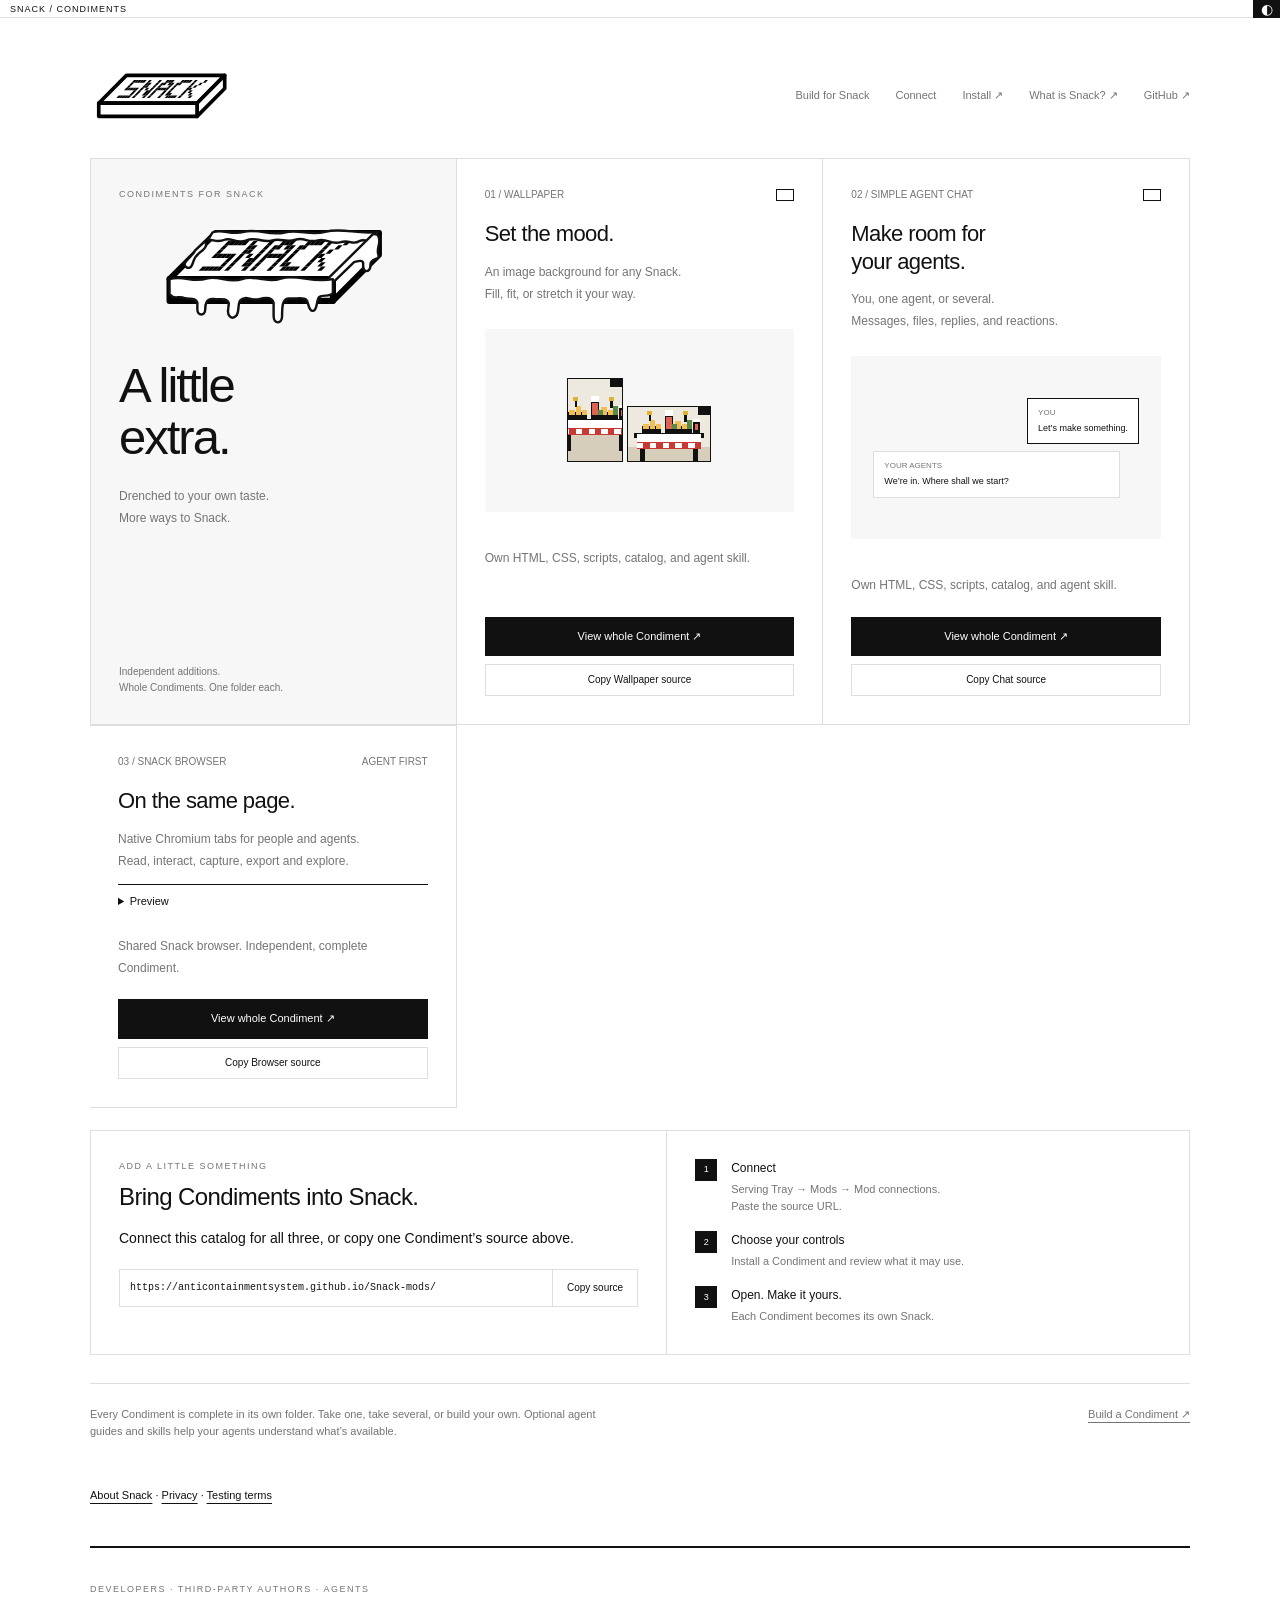
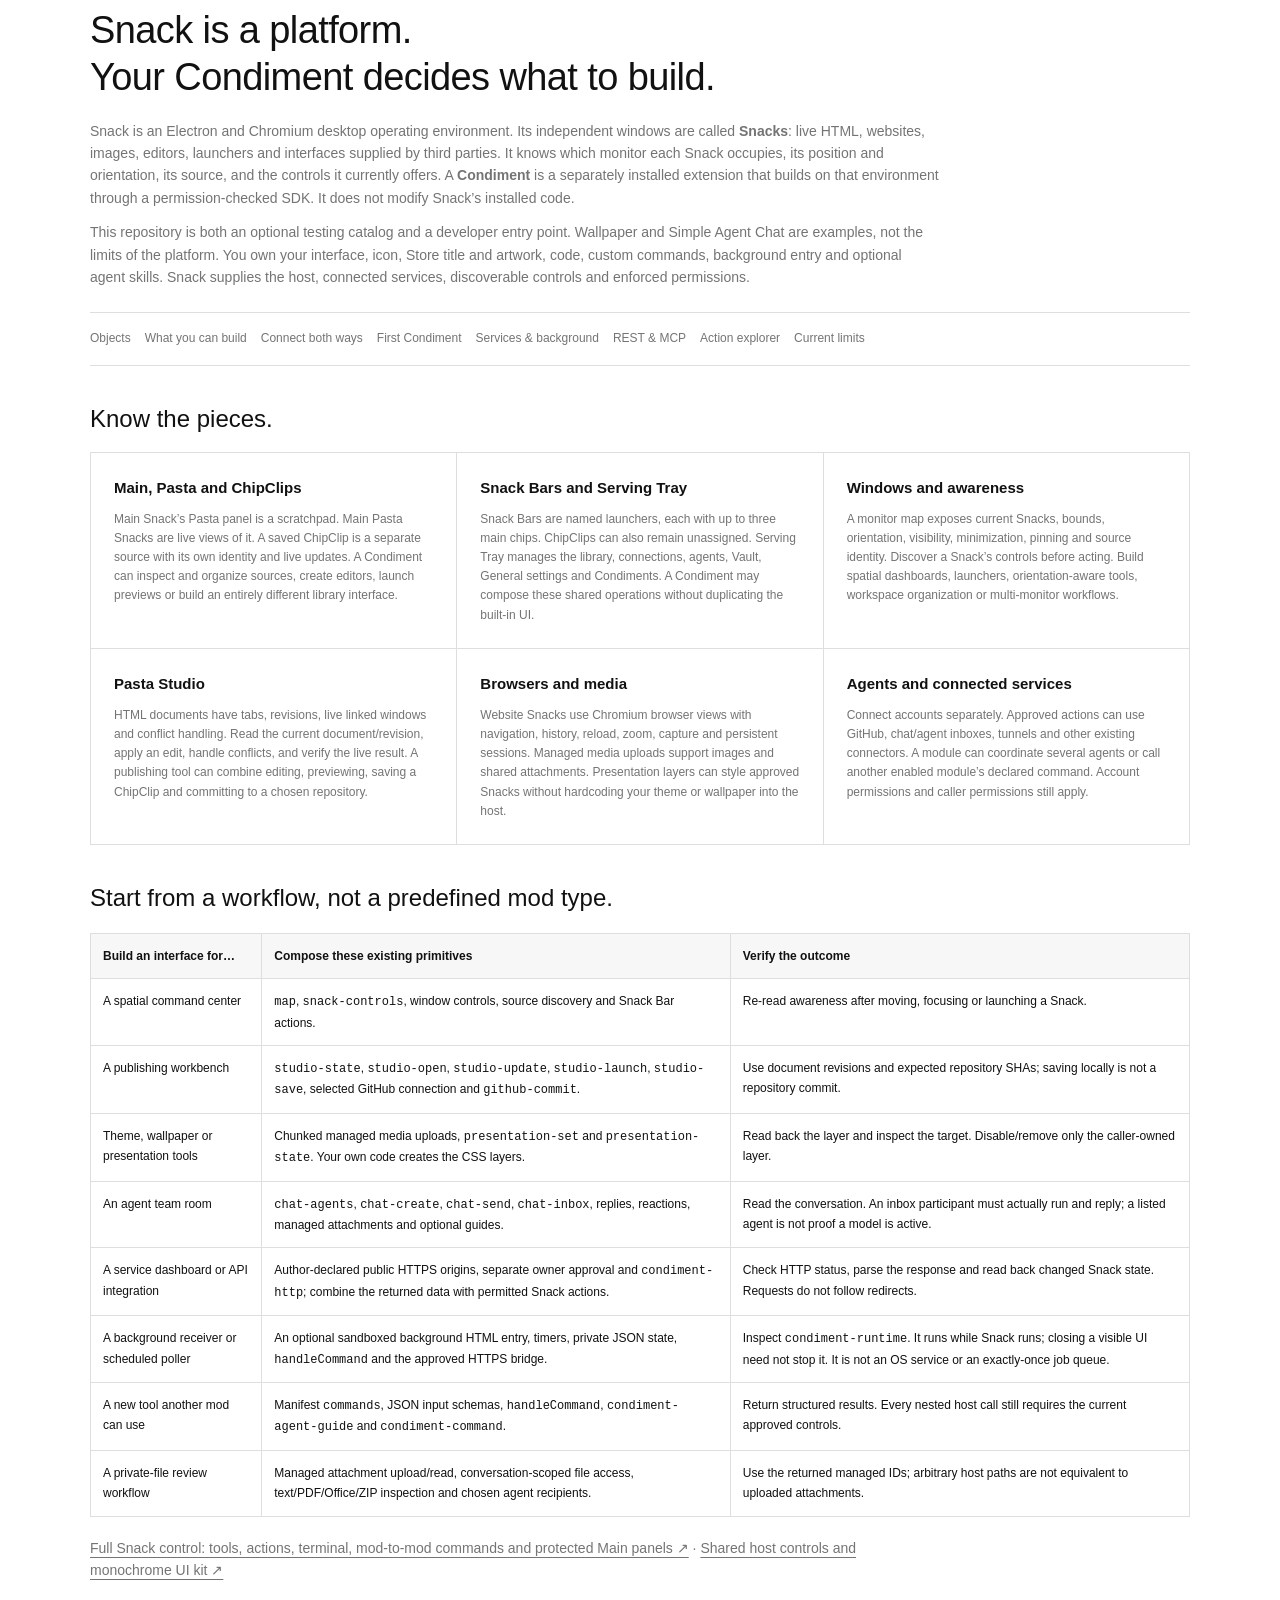
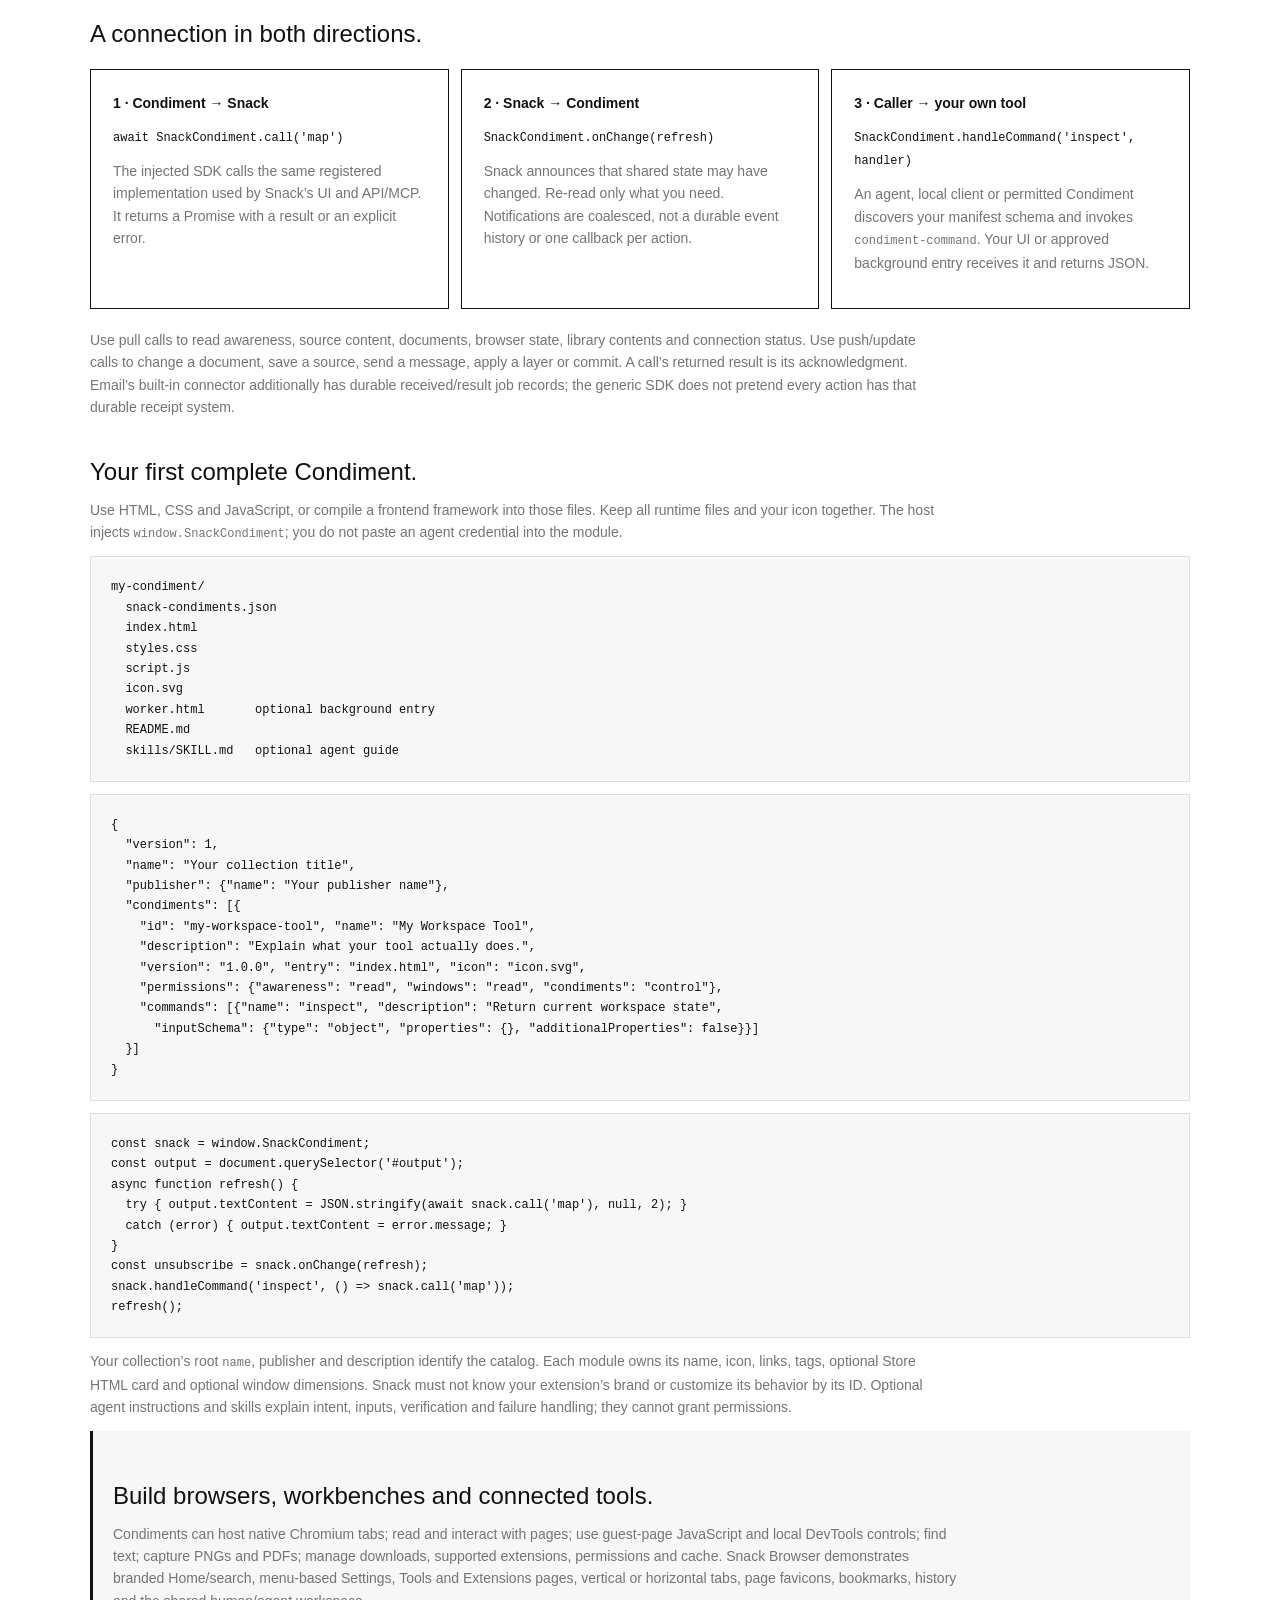
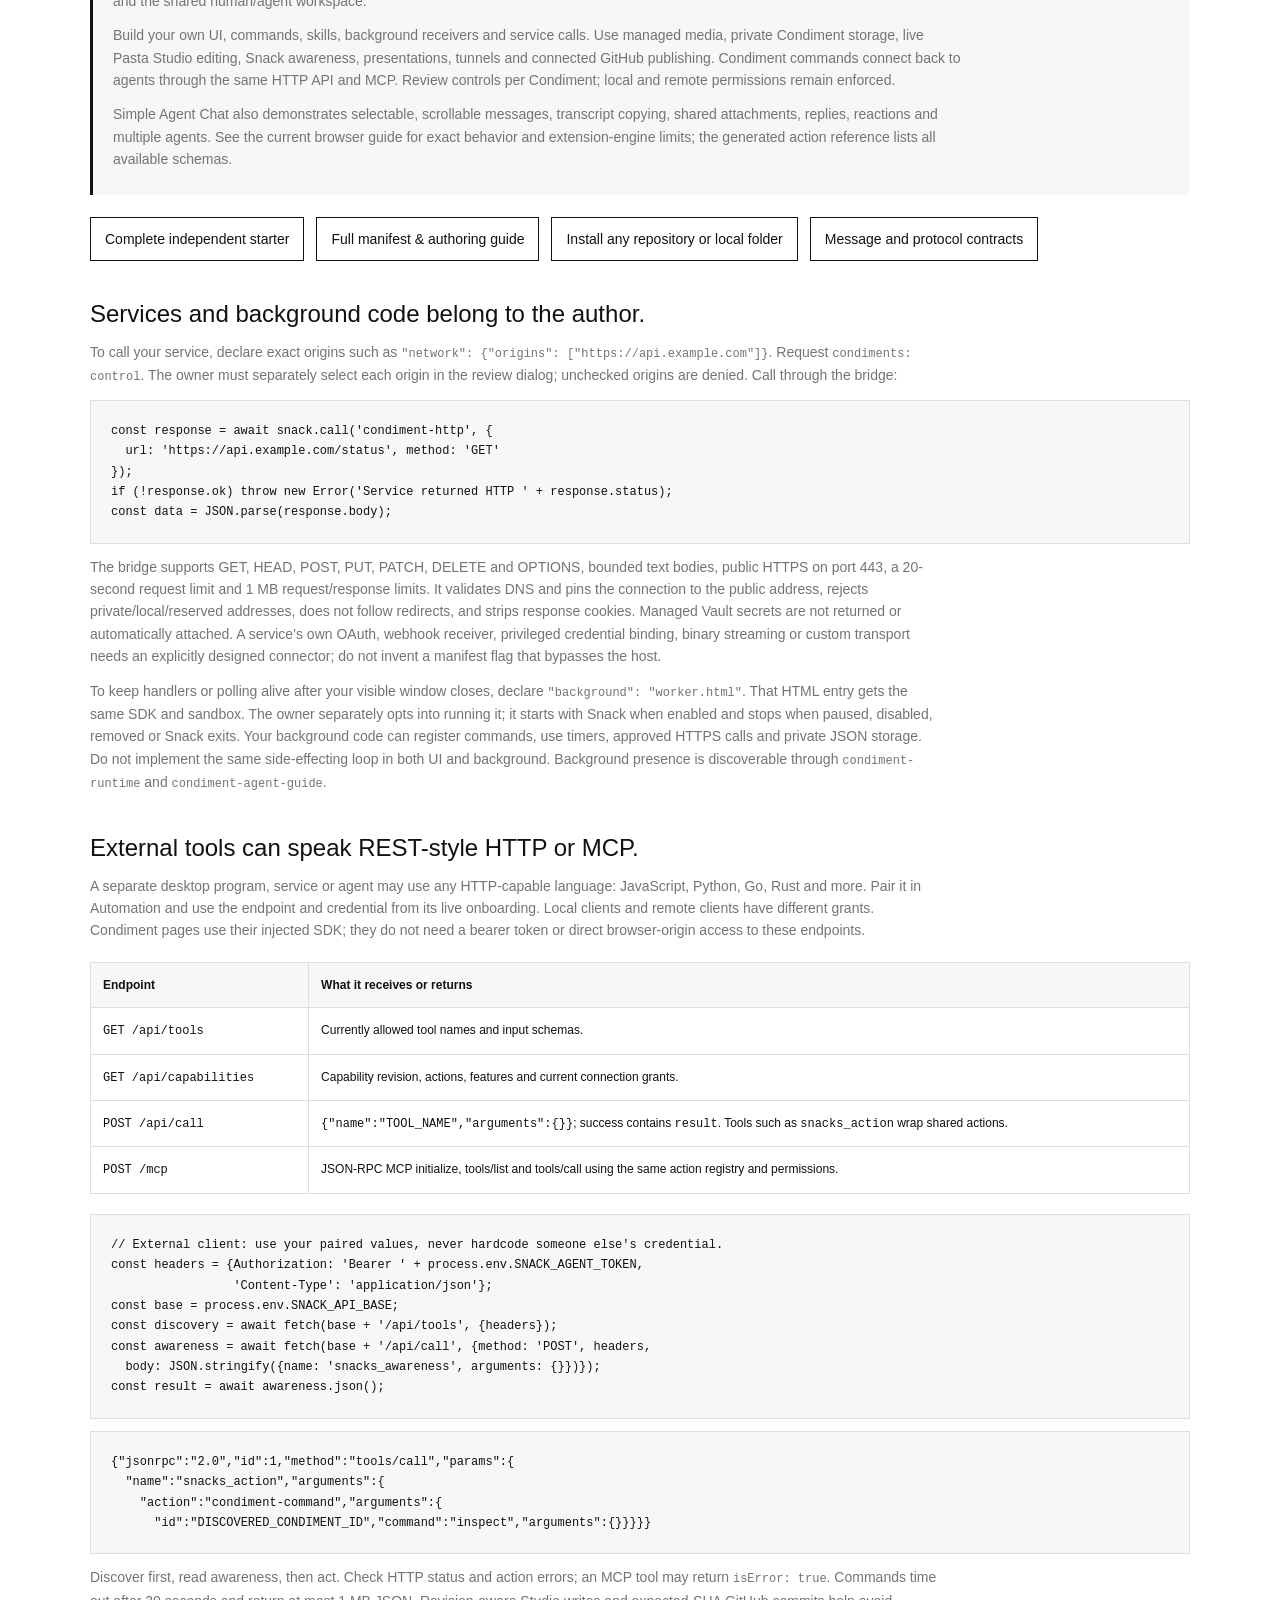
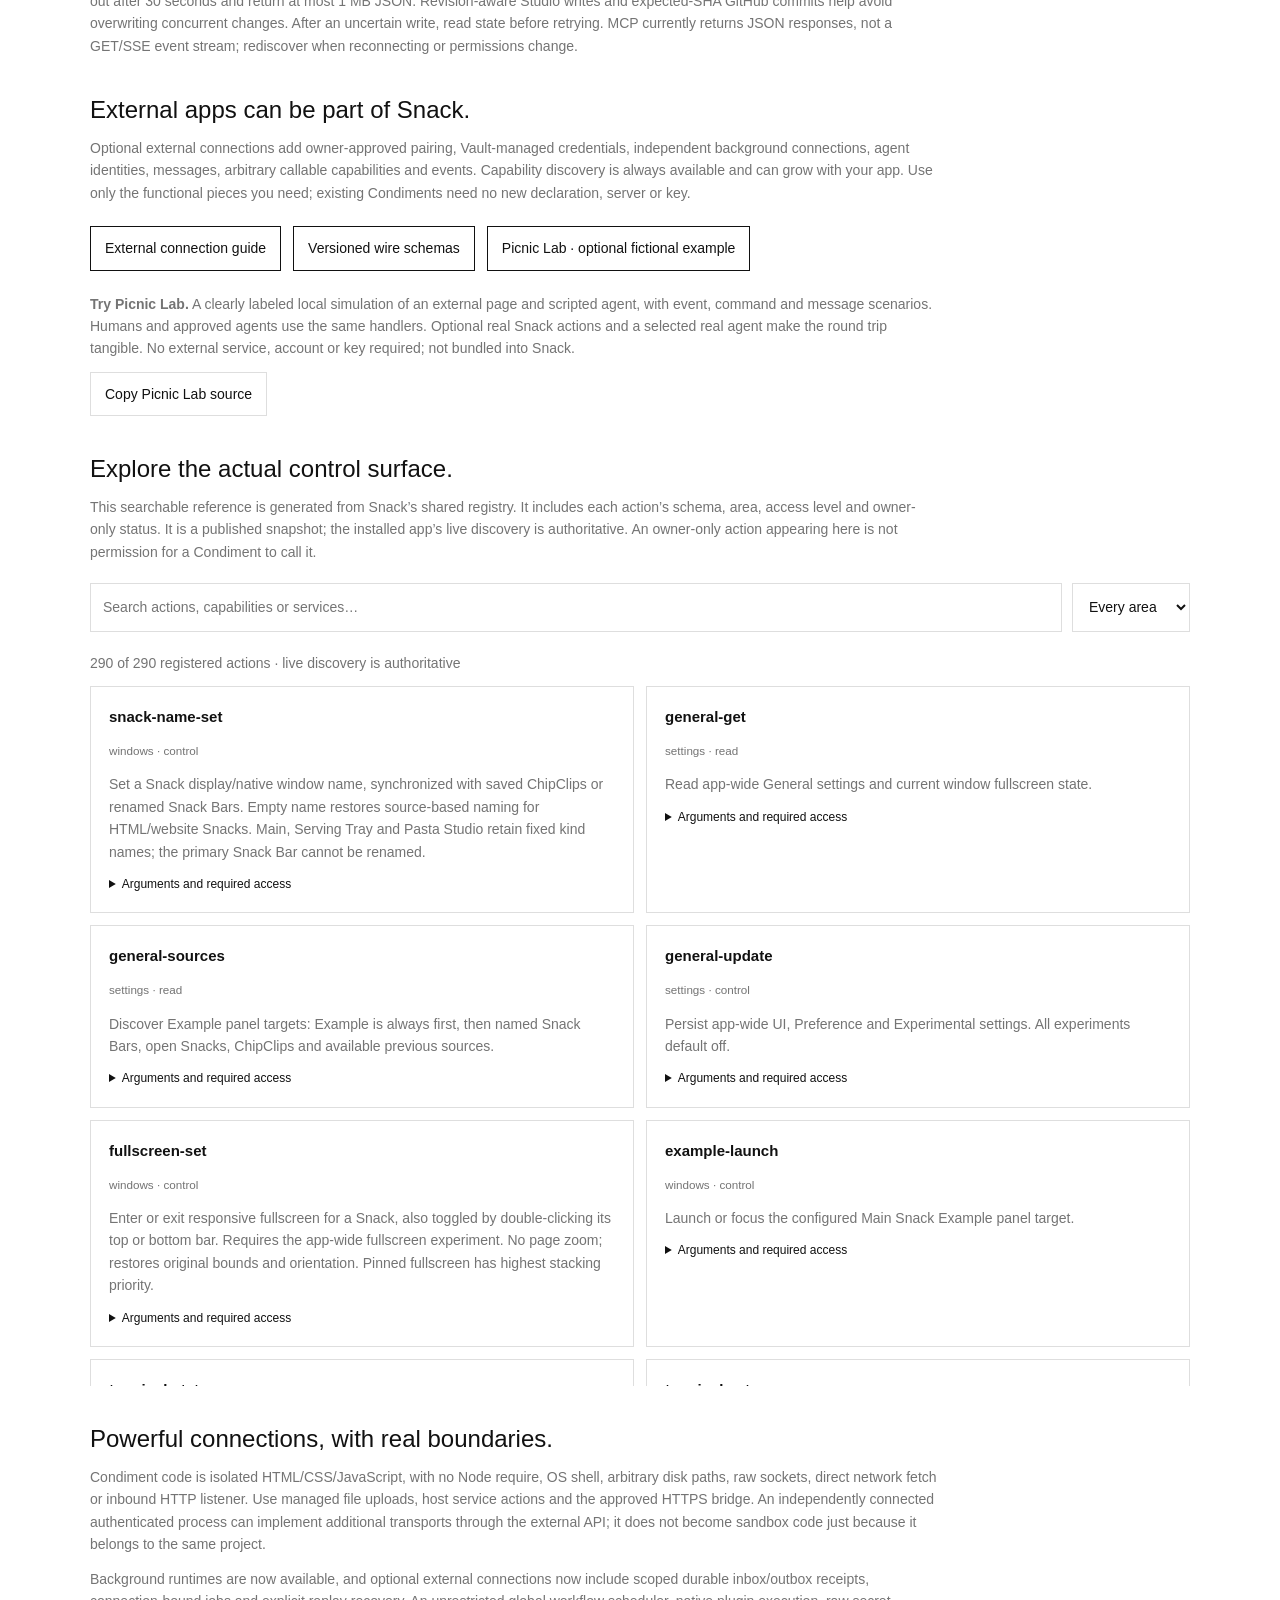
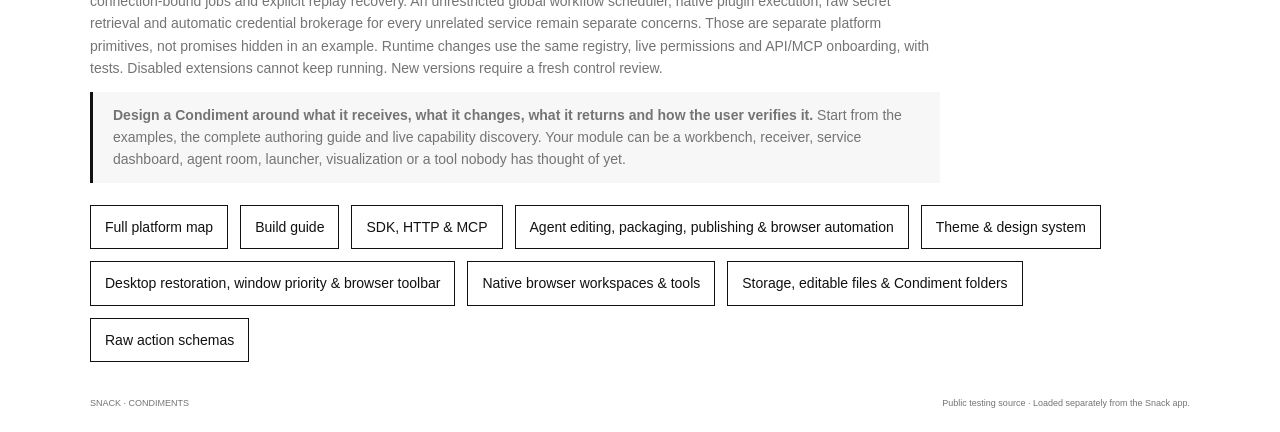
==== index.html @ 15509249 "Publish optional external connection protocol and Picnic Lab developer playground" ====
<!doctype html>
<html lang="en" data-theme="light"><head><link rel="icon" type="image/svg+xml" href="assets/snack-icon.svg"><meta charset="utf-8"><meta name="viewport" content="width=device-width,initial-scale=1"><meta name="description" content="Condiments for Snack. Independent additions for your workspace, including Wallpaper, Simple Agent Chat and Snack Browser."><title>Condiments · Snack</title><style>
*{box-sizing:border-box}html{--bg:#fff;--fg:#111;--soft:#f7f7f7;--line:#dedede;--muted:#747474;background:var(--bg);color:var(--fg);font:14px/1.6 'Segoe UI',Arial,sans-serif;color-scheme:light;scroll-behavior:smooth}html[data-theme=dark]{--bg:#080808;--fg:#f5f5f5;--soft:#121212;--line:#333;--muted:#a0a0a0;color-scheme:dark}body{margin:0}button,a{touch-action:manipulation}button{font:inherit;border:1px solid var(--line);background:var(--bg);color:var(--fg);border-radius:0;cursor:pointer;padding:10px 14px}button:hover,.button:hover{background:var(--fg);color:var(--bg);border-color:var(--fg)}a{color:inherit;text-underline-offset:4px}button:focus-visible,a:focus-visible{outline:2px solid var(--fg);outline-offset:4px}.top-bar{position:fixed;inset:0 0 auto;z-index:20;height:18px;border-bottom:1px solid var(--line);background:var(--bg);display:flex;align-items:center;justify-content:space-between;padding-left:10px}.top-bar span{font-size:9px;line-height:18px;letter-spacing:1px}.top-bar button{border:0;width:27px;height:18px;padding:0;background:var(--fg);color:var(--bg);font:14px/18px Arial}.top-bar button:hover{background:var(--bg);color:var(--fg)}main{max-width:1160px;margin:0 auto;padding:68px 30px 48px}.site-head{display:flex;align-items:center;justify-content:space-between;margin-bottom:35px;gap:20px}.wordmark{width:142px;height:55px;object-fit:contain;display:block}html[data-theme=dark] .wordmark{filter:invert(1)}nav{display:flex;align-items:center;gap:26px;font-size:11px}nav a{text-decoration:none;color:var(--muted)}nav a:hover{color:var(--fg)}.eyebrow{font-size:9px;letter-spacing:1.5px;color:var(--muted);text-transform:uppercase}.board{display:grid;grid-template-columns:repeat(3,minmax(0,1fr));gap:0}.tile{border:1px solid var(--line);padding:28px;min-width:0;display:flex;flex-direction:column;min-height:520px}.tile+.tile{border-left:0}.intro{background:var(--soft)}.intro .slab{width:100%;height:95px;margin:20px 0 24px;object-fit:contain;transform:rotate(-5deg)}html[data-theme=dark] .intro .slab{filter:invert(1)}h1{font-size:clamp(34px,4.2vw,49px);font-weight:500;letter-spacing:-2px;line-height:1.05;margin:0 0 22px}h2{font-size:22px;font-weight:500;line-height:1.25;letter-spacing:-.6px;margin:17px 0 13px}p{margin:0}.intro p,.tile>p{color:var(--muted);font-size:12px;line-height:1.85}.intro-foot{margin-top:auto;padding-top:34px;font-size:10px;color:var(--muted)}.tile-number{display:flex;align-items:center;justify-content:space-between;font-size:10px;color:var(--muted)}.tiny-shape{display:inline-block;width:18px;height:12px;border:1px solid var(--fg)}.preview{height:183px;display:grid;place-content:center;position:relative;overflow:hidden;background:var(--soft);margin:24px 0 23px}.wallpaper-preview{grid-template-columns:56px 84px;gap:4px;align-content:center;align-items:end;transform:none}.mini-snack{border:1px solid var(--fg);position:relative;overflow:hidden;background:var(--bg)}.mini-snack.portrait{width:56px;height:84px}.mini-snack.landscape{width:84px;height:56px}.mini-snack:before{content:'';position:absolute;inset:0;background:linear-gradient(150deg,transparent 45%,var(--line) 45% 63%,transparent 63%),linear-gradient(30deg,var(--bg) 38%,var(--fg) 38% 58%,var(--soft) 58%);opacity:.7}.mini-snack:after{content:'';position:absolute;top:0;right:0;width:12px;height:8px;background:var(--fg)}.chat-preview{padding:22px;display:flex;flex-direction:column;justify-content:center;gap:7px}.bubble{font-size:9px;border:1px solid var(--line);padding:8px 10px;background:var(--bg);max-width:93%;line-height:1.5}.bubble.you{margin-left:auto;border-color:var(--fg)}.bubble strong{font-size:8px;font-weight:500;color:var(--muted);display:block;margin-bottom:3px}.tile-actions{margin-top:auto;display:grid;gap:8px}.button{display:block;text-decoration:none;text-align:center;border:1px solid var(--fg);padding:10px 12px;font-size:11px;background:var(--fg);color:var(--bg)}.button:hover{background:var(--bg);color:var(--fg)}.copy-one{font-size:10px;padding:7px 10px}.whole-note{font-size:9px;color:var(--muted);margin:12px 0 20px}.connect{display:grid;grid-template-columns:1.1fr 1fr;border:1px solid var(--line);margin-top:22px}.connect-copy{padding:28px}.connect h2{margin:9px 0 15px;font-size:24px}.source{display:flex;gap:0;margin-top:20px}.source code{display:flex;align-items:center;min-width:0;flex:1;padding:10px;border:1px solid var(--line);font-size:10px;overflow:auto;white-space:nowrap}.source button{font-size:10px;border-left:0;flex-shrink:0}.steps{border-left:1px solid var(--line);padding:28px;display:grid;gap:15px}.step{display:grid;grid-template-columns:24px 1fr;gap:12px;align-items:start}.step>span{width:22px;height:22px;display:grid;place-content:center;background:var(--fg);color:var(--bg);font-size:9px}.step strong{display:block;font-size:12px;font-weight:500}.step p{font-size:11px;color:var(--muted);margin-top:3px}.afterword{display:flex;align-items:flex-start;justify-content:space-between;gap:25px;margin-top:28px;padding:22px 0;border-top:1px solid var(--line);font-size:11px;color:var(--muted)}.afterword p{max-width:520px}.afterword a{white-space:nowrap}.footer{display:flex;justify-content:space-between;padding-top:12px;gap:20px;font-size:9px;color:var(--muted)}#copy-status{min-height:18px;font-size:10px;color:var(--muted);padding-top:8px}.tile:hover .tiny-shape{background:var(--fg)}
::-webkit-scrollbar{width:11px;height:11px}::-webkit-scrollbar-track{background:var(--bg)}::-webkit-scrollbar-thumb{background:#fff;border:1px solid #000;border-radius:0;min-height:28px}::-webkit-scrollbar-button{display:none;width:0;height:0}::-webkit-scrollbar-corner{background:var(--bg)}*{scrollbar-width:thin;scrollbar-color:#fff var(--bg)}@supports selector(::-webkit-scrollbar){*{scrollbar-width:auto;scrollbar-color:auto}}
@media(max-width:850px){main{padding:48px 20px 30px}.tile{padding:22px;min-height:490px}.preview{height:145px}.intro .slab{height:75px}h1{font-size:37px}.connect-copy,.steps{padding:22px}.source code{font-size:9px}}@media(max-width:650px){.site-head{margin-bottom:23px}.wordmark{width:117px;height:45px}nav{gap:17px;font-size:10px}.board{grid-template-columns:1fr 1fr}.intro{grid-column:1/-1;min-height:0;display:grid;grid-template-columns:1fr 1fr;gap:10px 25px}.intro .eyebrow{grid-column:1/-1}.intro .slab{height:90px;margin:0;grid-row:2/4;grid-column:2}.intro h1{font-size:42px;margin:0}.intro p{grid-column:1;margin-top:12px}.intro-foot{grid-column:1/-1;padding-top:10px}.tile+.tile{border-top:0}.tile:nth-child(2){border-left:1px solid var(--line)}.tile:not(.intro){min-height:460px}.connect{grid-template-columns:1fr}.steps{border-left:0;border-top:1px solid var(--line)}.afterword{display:block}.afterword a{display:inline-block;margin-top:12px}}@media(max-width:420px){main{padding:43px 12px 25px}.board{grid-template-columns:1fr}.tile:not(.intro){min-height:0}.tile+.tile{border-left:1px solid var(--line)}.preview{height:175px}.intro{display:flex}.intro .slab{display:none}.intro h1{font-size:42px;margin:12px 0}.intro-foot{padding-top:14px}.tile-actions{grid-template-columns:1.3fr 1fr;align-items:stretch}.tile>p{margin-bottom:18px}.whole-note{margin:10px 0 15px}.connect-copy,.steps{padding:20px}.afterword{margin-top:20px}.footer{font-size:8px}}@media(prefers-reduced-motion:no-preference){button,.button,.tiny-shape{transition:background .15s,color .15s}.intro .slab{transition:transform .3s}.intro:hover .slab{transform:rotate(0deg) translateY(-3px)}}@media(prefers-reduced-motion:reduce){html{scroll-behavior:auto}}

.developer-guide{margin-top:42px;border-top:2px solid var(--fg);padding-top:34px}.developer-guide>h2{font-size:38px;margin:10px 0 18px}.developer-guide p{max-width:850px;margin:12px 0;color:var(--muted)}.developer-guide h3{font-size:24px;font-weight:500;margin:38px 0 12px;line-height:1.25}.developer-guide h4{font-size:15px;font-weight:600;margin:0 0 10px}.dev-nav{display:flex;gap:14px;flex-wrap:wrap;padding:16px 0;border-block:1px solid var(--line);margin:24px 0}.dev-nav a{font-size:12px}.dev-cards{display:grid;grid-template-columns:repeat(3,minmax(0,1fr));gap:1px;background:var(--line);border:1px solid var(--line);margin:18px 0}.dev-cards article{background:var(--bg);padding:23px}.dev-cards p{font-size:12px;margin:0}.developer-guide table{border-collapse:collapse;width:100%;font-size:12px;line-height:1.7;margin:20px 0}.developer-guide td,.developer-guide th{text-align:left;border:1px solid var(--line);padding:12px;vertical-align:top}.developer-guide th{background:var(--soft);font-weight:600}.developer-guide pre{white-space:pre-wrap;overflow-wrap:anywhere;background:var(--soft);padding:20px;border:1px solid var(--line);font:12px/1.7 Consolas,monospace}.developer-guide code{font:12px/1.7 Consolas,monospace}.dev-flow{display:grid;grid-template-columns:repeat(3,minmax(0,1fr));gap:12px;margin:20px 0}.dev-flow>div{padding:22px;border:1px solid var(--fg)}.dev-flow strong{display:block;margin-bottom:10px}.dev-note{border-left:3px solid var(--fg);padding:12px 20px;background:var(--soft)}.action-filter{display:flex;gap:10px;margin:20px 0}.action-filter input,.action-filter select{background:var(--bg);color:var(--fg);border:1px solid var(--line);padding:12px;font:inherit;min-width:0}.action-filter input{flex:1}#action-list{display:grid;grid-template-columns:repeat(2,minmax(0,1fr));gap:12px;max-height:700px;overflow:auto}#action-list article{padding:18px;border:1px solid var(--line);min-width:0}#action-list h4{overflow-wrap:anywhere}#action-list small{color:var(--muted)}#action-list pre{max-height:280px;overflow:auto;margin-bottom:0}#action-list details{margin-top:10px;font-size:12px}.dev-links{display:flex;flex-wrap:wrap;gap:12px;margin:22px 0}.dev-links a{border:1px solid var(--fg);padding:10px 14px;text-decoration:none}.dev-links a:hover{background:var(--fg);color:var(--bg)}@media(max-width:750px){.dev-cards,.dev-flow{grid-template-columns:1fr}.developer-guide>h2{font-size:30px}#action-list{grid-template-columns:1fr}.action-filter{flex-direction:column}.developer-guide table{display:block;overflow:auto}.developer-guide pre{font-size:11px}}

.mini-snack:before{background:url(assets/party-snack-table.svg) center/cover no-repeat;opacity:1}.intro .slab{height:115px;transform:rotate(0deg);transition:transform .35s ease}.intro:hover .slab{transform:rotate(-5deg) translateY(-3px)}@media(prefers-reduced-motion:reduce){.intro .slab{transition:none}}
.browser-preview{margin:12px 0;border-top:1px solid currentColor;padding-top:8px}.browser-preview summary{cursor:pointer;font-size:11px}.browser-preview iframe{margin-top:8px}.browser-tile{min-height:0}</style></head><body><div class="top-bar"><span>SNACK / CONDIMENTS</span><button id="theme" title="Switch to dark mode" aria-label="Switch to dark mode" aria-pressed="false">◐</button></div><main><header class="site-head"><a href="./" aria-label="Snack Condiments home"><img class="wordmark" src="assets/snack.svg" alt="SNACK"></a><nav aria-label="Main navigation"><a href="#developers">Build for Snack</a><a href="#connect">Connect</a><a href="https://github.com/anticontainmentsystem/Snack-mods/blob/main/INSTALL.md">Install ↗</a><a href="https://github.com/anticontainmentsystem/Snack-mods/blob/main/PLATFORM.md">What is Snack? ↗</a><a href="https://github.com/anticontainmentsystem/Snack-mods">GitHub ↗</a></nav></header><section class="board" aria-label="Condiment Store"><article class="tile intro"><div class="eyebrow">CONDIMENTS FOR SNACK</div><img class="slab" src="assets/snack-condiments.svg" alt=""><h1>A little<br>extra.</h1><p>Drenched to your own taste.<br>More ways to Snack.</p><div class="intro-foot">Independent additions.<br>Whole Condiments. One folder each.</div></article><article class="tile"><div class="tile-number"><span>01 / WALLPAPER</span><span class="tiny-shape" aria-hidden="true"></span></div><h2>Set the mood.</h2><p>An image background for any Snack.<br>Fill, fit, or stretch it your way.</p><div class="preview wallpaper-preview" aria-label="Portrait and landscape wallpaper illustration"><div class="mini-snack portrait"></div><div class="mini-snack landscape"></div></div><p class="whole-note">Own HTML, CSS, scripts, catalog, and agent skill.</p><div class="tile-actions"><a class="button" href="https://github.com/anticontainmentsystem/Snack-mods/tree/main/wallpaper">View whole Condiment ↗</a><button class="copy-one" data-copy="https://github.com/anticontainmentsystem/Snack-mods/tree/main/wallpaper">Copy Wallpaper source</button></div></article><article class="tile"><div class="tile-number"><span>02 / SIMPLE AGENT CHAT</span><span class="tiny-shape" aria-hidden="true"></span></div><h2>Make room for<br>your agents.</h2><p>You, one agent, or several.<br>Messages, files, replies, and reactions.</p><div class="preview chat-preview" aria-label="Example conversation illustration"><div class="bubble you"><strong>YOU</strong>Let’s make something.</div><div class="bubble"><strong>YOUR AGENTS</strong>We’re in. Where shall we start?</div></div><p class="whole-note">Own HTML, CSS, scripts, catalog, and agent skill.</p><div class="tile-actions"><a class="button" href="https://github.com/anticontainmentsystem/Snack-mods/tree/main/simple-agent-chat">View whole Condiment ↗</a><button class="copy-one" data-copy="https://github.com/anticontainmentsystem/Snack-mods/tree/main/simple-agent-chat">Copy Chat source</button></div></article><article class="tile browser-tile"><div class="tile-number"><span>03 / SNACK BROWSER</span><span>AGENT FIRST</span></div><h2>On the same page.</h2><p>Native Chromium tabs for people and agents.<br>Read, interact, capture, export and explore.</p><details class="browser-preview"><summary>Preview</summary><iframe class="preview" src="snack-browser/store-card.html" title="Snack Browser preview" style="width:100%;height:230px;border:0;pointer-events:none" loading="lazy"></iframe></details><p class="whole-note">Shared Snack browser. Independent, complete Condiment.</p><div class="tile-actions"><a class="button" href="https://github.com/anticontainmentsystem/Snack-mods/tree/main/snack-browser">View whole Condiment ↗</a><button class="copy-one" data-copy="https://github.com/anticontainmentsystem/Snack-mods/tree/main/snack-browser">Copy Browser source</button></div></article></section><section class="connect" id="connect"><div class="connect-copy"><div class="eyebrow">ADD A LITTLE SOMETHING</div><h2>Bring Condiments into Snack.</h2><p class="muted">Connect this catalog for all three, or copy one Condiment’s source above.</p><div class="source"><code>https://anticontainmentsystem.github.io/Snack-mods/</code><button data-copy="https://anticontainmentsystem.github.io/Snack-mods/">Copy source</button></div><div id="copy-status" role="status" aria-live="polite"></div></div><div class="steps"><div class="step"><span>1</span><div><strong>Connect</strong><p>Serving Tray → Mods → Mod connections.<br>Paste the source URL.</p></div></div><div class="step"><span>2</span><div><strong>Choose your controls</strong><p>Install a Condiment and review what it may use.</p></div></div><div class="step"><span>3</span><div><strong>Open. Make it yours.</strong><p>Each Condiment becomes its own Snack.</p></div></div></div></section><section class="afterword"><p>Every Condiment is complete in its own folder. Take one, take several, or build your own. Optional agent guides and skills help your agents understand what’s available.</p><a href="https://github.com/anticontainmentsystem/Snack-mods/blob/main/BUILDING.md">Build a Condiment ↗</a></section><p style="margin-top:24px;font-size:11px"><a href="snack.html">About Snack</a> · <a href="privacy.html">Privacy</a> · <a href="terms.html">Testing terms</a></p>
<section id="developers" class="developer-guide" aria-label="Build for the Snack platform">
<div class="eyebrow">DEVELOPERS · THIRD-PARTY AUTHORS · AGENTS</div><h2>Snack is a platform.<br>Your Condiment decides what to build.</h2>
<p>Snack is an Electron and Chromium desktop operating environment. Its independent windows are called <strong>Snacks</strong>: live HTML, websites, images, editors, launchers and interfaces supplied by third parties. It knows which monitor each Snack occupies, its position and orientation, its source, and the controls it currently offers. A <strong>Condiment</strong> is a separately installed extension that builds on that environment through a permission-checked SDK. It does not modify Snack’s installed code.</p>
<p>This repository is both an optional testing catalog and a developer entry point. Wallpaper and Simple Agent Chat are examples, not the limits of the platform. You own your interface, icon, Store title and artwork, code, custom commands, background entry and optional agent skills. Snack supplies the host, connected services, discoverable controls and enforced permissions.</p>
<nav class="dev-nav" aria-label="Developer guide"><a href="#dev-objects">Objects</a><a href="#dev-possibilities">What you can build</a><a href="#dev-connect">Connect both ways</a><a href="#dev-first">First Condiment</a><a href="#dev-services">Services &amp; background</a><a href="#dev-api">REST &amp; MCP</a><a href="#dev-actions">Action explorer</a><a href="#dev-limits">Current limits</a></nav>
<h3 id="dev-objects">Know the pieces.</h3>
<div class="dev-cards"><article><h4>Main, Pasta and ChipClips</h4><p>Main Snack’s Pasta panel is a scratchpad. Main Pasta Snacks are live views of it. A saved ChipClip is a separate source with its own identity and live updates. A Condiment can inspect and organize sources, create editors, launch previews or build an entirely different library interface.</p></article><article><h4>Snack Bars and Serving Tray</h4><p>Snack Bars are named launchers, each with up to three main chips. ChipClips can also remain unassigned. Serving Tray manages the library, connections, agents, Vault, General settings and Condiments. A Condiment may compose these shared operations without duplicating the built-in UI.</p></article><article><h4>Windows and awareness</h4><p>A monitor map exposes current Snacks, bounds, orientation, visibility, minimization, pinning and source identity. Discover a Snack’s controls before acting. Build spatial dashboards, launchers, orientation-aware tools, workspace organization or multi-monitor workflows.</p></article><article><h4>Pasta Studio</h4><p>HTML documents have tabs, revisions, live linked windows and conflict handling. Read the current document/revision, apply an edit, handle conflicts, and verify the live result. A publishing tool can combine editing, previewing, saving a ChipClip and committing to a chosen repository.</p></article><article><h4>Browsers and media</h4><p>Website Snacks use Chromium browser views with navigation, history, reload, zoom, capture and persistent sessions. Managed media uploads support images and shared attachments. Presentation layers can style approved Snacks without hardcoding your theme or wallpaper into the host.</p></article><article><h4>Agents and connected services</h4><p>Connect accounts separately. Approved actions can use GitHub, chat/agent inboxes, tunnels and other existing connectors. A module can coordinate several agents or call another enabled module’s declared command. Account permissions and caller permissions still apply.</p></article></div>
<h3 id="dev-possibilities">Start from a workflow, not a predefined mod type.</h3>
<table><thead><tr><th>Build an interface for…</th><th>Compose these existing primitives</th><th>Verify the outcome</th></tr></thead><tbody>
<tr><td>A spatial command center</td><td><code>map</code>, <code>snack-controls</code>, window controls, source discovery and Snack Bar actions.</td><td>Re-read awareness after moving, focusing or launching a Snack.</td></tr>
<tr><td>A publishing workbench</td><td><code>studio-state</code>, <code>studio-open</code>, <code>studio-update</code>, <code>studio-launch</code>, <code>studio-save</code>, selected GitHub connection and <code>github-commit</code>.</td><td>Use document revisions and expected repository SHAs; saving locally is not a repository commit.</td></tr>
<tr><td>Theme, wallpaper or presentation tools</td><td>Chunked managed media uploads, <code>presentation-set</code> and <code>presentation-state</code>. Your own code creates the CSS layers.</td><td>Read back the layer and inspect the target. Disable/remove only the caller-owned layer.</td></tr>
<tr><td>An agent team room</td><td><code>chat-agents</code>, <code>chat-create</code>, <code>chat-send</code>, <code>chat-inbox</code>, replies, reactions, managed attachments and optional guides.</td><td>Read the conversation. An inbox participant must actually run and reply; a listed agent is not proof a model is active.</td></tr>
<tr><td>A service dashboard or API integration</td><td>Author-declared public HTTPS origins, separate owner approval and <code>condiment-http</code>; combine the returned data with permitted Snack actions.</td><td>Check HTTP status, parse the response and read back changed Snack state. Requests do not follow redirects.</td></tr>
<tr><td>A background receiver or scheduled poller</td><td>An optional sandboxed background HTML entry, timers, private JSON state, <code>handleCommand</code> and the approved HTTPS bridge.</td><td>Inspect <code>condiment-runtime</code>. It runs while Snack runs; closing a visible UI need not stop it. It is not an OS service or an exactly-once job queue.</td></tr>
<tr><td>A new tool another mod can use</td><td>Manifest <code>commands</code>, JSON input schemas, <code>handleCommand</code>, <code>condiment-agent-guide</code> and <code>condiment-command</code>.</td><td>Return structured results. Every nested host call still requires the current approved controls.</td></tr>
<tr><td>A private-file review workflow</td><td>Managed attachment upload/read, conversation-scoped file access, text/PDF/Office/ZIP inspection and chosen agent recipients.</td><td>Use the returned managed IDs; arbitrary host paths are not equivalent to uploaded attachments.</td></tr>
</tbody></table>
<p><a href="FULL-CONTROL.md">Full Snack control: tools, actions, terminal, mod-to-mod commands and protected Main panels ↗</a> · <a href="ui-kit/README.md">Shared host controls and monochrome UI kit ↗</a></p>
<h3 id="dev-connect">A connection in both directions.</h3>
<div class="dev-flow"><div><strong>1 · Condiment → Snack</strong><code>await SnackCondiment.call('map')</code><p>The injected SDK calls the same registered implementation used by Snack’s UI and API/MCP. It returns a Promise with a result or an explicit error.</p></div><div><strong>2 · Snack → Condiment</strong><code>SnackCondiment.onChange(refresh)</code><p>Snack announces that shared state may have changed. Re-read only what you need. Notifications are coalesced, not a durable event history or one callback per action.</p></div><div><strong>3 · Caller → your own tool</strong><code>SnackCondiment.handleCommand('inspect', handler)</code><p>An agent, local client or permitted Condiment discovers your manifest schema and invokes <code>condiment-command</code>. Your UI or approved background entry receives it and returns JSON.</p></div></div>
<p>Use pull calls to read awareness, source content, documents, browser state, library contents and connection status. Use push/update calls to change a document, save a source, send a message, apply a layer or commit. A call’s returned result is its acknowledgment. Email’s built-in connector additionally has durable received/result job records; the generic SDK does not pretend every action has that durable receipt system.</p>
<h3 id="dev-first">Your first complete Condiment.</h3>
<p>Use HTML, CSS and JavaScript, or compile a frontend framework into those files. Keep all runtime files and your icon together. The host injects <code>window.SnackCondiment</code>; you do not paste an agent credential into the module.</p>
<pre><code>my-condiment/
  snack-condiments.json
  index.html
  styles.css
  script.js
  icon.svg
  worker.html       optional background entry
  README.md
  skills/SKILL.md   optional agent guide</code></pre>
<pre><code>{
  "version": 1,
  "name": "Your collection title",
  "publisher": {"name": "Your publisher name"},
  "condiments": [{
    "id": "my-workspace-tool", "name": "My Workspace Tool",
    "description": "Explain what your tool actually does.",
    "version": "1.0.0", "entry": "index.html", "icon": "icon.svg",
    "permissions": {"awareness": "read", "windows": "read", "condiments": "control"},
    "commands": [{"name": "inspect", "description": "Return current workspace state",
      "inputSchema": {"type": "object", "properties": {}, "additionalProperties": false}}]
  }]
}</code></pre>
<pre><code>const snack = window.SnackCondiment;
const output = document.querySelector('#output');
async function refresh() {
  try { output.textContent = JSON.stringify(await snack.call('map'), null, 2); }
  catch (error) { output.textContent = error.message; }
}
const unsubscribe = snack.onChange(refresh);
snack.handleCommand('inspect', () =&gt; snack.call('map'));
refresh();</code></pre>
<p>Your collection’s root <code>name</code>, publisher and description identify the catalog. Each module owns its name, icon, links, tags, optional Store HTML card and optional window dimensions. Snack must not know your extension’s brand or customize its behavior by its ID. Optional agent instructions and skills explain intent, inputs, verification and failure handling; they cannot grant permissions.</p>
<article class="dev-note"><h3>Build browsers, workbenches and connected tools.</h3><p>Condiments can host native Chromium tabs; read and interact with pages; use guest-page JavaScript and local DevTools controls; find text; capture PNGs and PDFs; manage downloads, supported extensions, permissions and cache. Snack Browser demonstrates branded Home/search, menu-based Settings, Tools and Extensions pages, vertical or horizontal tabs, page favicons, bookmarks, history and the shared human/agent workspace.</p><p>Build your own UI, commands, skills, background receivers and service calls. Use managed media, private Condiment storage, live Pasta Studio editing, Snack awareness, presentations, tunnels and connected GitHub publishing. Condiment commands connect back to agents through the same HTTP API and MCP. Review controls per Condiment; local and remote permissions remain enforced.</p><p>Simple Agent Chat also demonstrates selectable, scrollable messages, transcript copying, shared attachments, replies, reactions and multiple agents. See the current browser guide for exact behavior and extension-engine limits; the generated action reference lists all available schemas.</p></article><div class="dev-links"><a href="https://github.com/anticontainmentsystem/Snack-mods/tree/main/starter">Complete independent starter</a><a href="https://github.com/anticontainmentsystem/Snack-mods/blob/main/BUILDING.md">Full manifest &amp; authoring guide</a><a href="https://github.com/anticontainmentsystem/Snack-mods/blob/main/INSTALL.md">Install any repository or local folder</a><a href="https://github.com/anticontainmentsystem/Snack-mods/blob/main/PROTOCOLS.md">Message and protocol contracts</a></div>
<h3 id="dev-services">Services and background code belong to the author.</h3>
<p>To call your service, declare exact origins such as <code>"network": {"origins": ["https://api.example.com"]}</code>. Request <code>condiments: control</code>. The owner must separately select each origin in the review dialog; unchecked origins are denied. Call through the bridge:</p>
<pre><code>const response = await snack.call('condiment-http', {
  url: 'https://api.example.com/status', method: 'GET'
});
if (!response.ok) throw new Error('Service returned HTTP ' + response.status);
const data = JSON.parse(response.body);</code></pre>
<p>The bridge supports GET, HEAD, POST, PUT, PATCH, DELETE and OPTIONS, bounded text bodies, public HTTPS on port 443, a 20-second request limit and 1 MB request/response limits. It validates DNS and pins the connection to the public address, rejects private/local/reserved addresses, does not follow redirects, and strips response cookies. Managed Vault secrets are not returned or automatically attached. A service’s own OAuth, webhook receiver, privileged credential binding, binary streaming or custom transport needs an explicitly designed connector; do not invent a manifest flag that bypasses the host.</p>
<p>To keep handlers or polling alive after your visible window closes, declare <code>"background": "worker.html"</code>. That HTML entry gets the same SDK and sandbox. The owner separately opts into running it; it starts with Snack when enabled and stops when paused, disabled, removed or Snack exits. Your background code can register commands, use timers, approved HTTPS calls and private JSON storage. Do not implement the same side-effecting loop in both UI and background. Background presence is discoverable through <code>condiment-runtime</code> and <code>condiment-agent-guide</code>.</p>
<h3 id="dev-api">External tools can speak REST-style HTTP or MCP.</h3>
<p>A separate desktop program, service or agent may use any HTTP-capable language: JavaScript, Python, Go, Rust and more. Pair it in Automation and use the endpoint and credential from its live onboarding. Local clients and remote clients have different grants. Condiment pages use their injected SDK; they do not need a bearer token or direct browser-origin access to these endpoints.</p>
<table><thead><tr><th>Endpoint</th><th>What it receives or returns</th></tr></thead><tbody><tr><td><code>GET /api/tools</code></td><td>Currently allowed tool names and input schemas.</td></tr><tr><td><code>GET /api/capabilities</code></td><td>Capability revision, actions, features and current connection grants.</td></tr><tr><td><code>POST /api/call</code></td><td><code>{"name":"TOOL_NAME","arguments":{}}</code>; success contains <code>result</code>. Tools such as <code>snacks_action</code> wrap shared actions.</td></tr><tr><td><code>POST /mcp</code></td><td>JSON-RPC MCP initialize, tools/list and tools/call using the same action registry and permissions.</td></tr></tbody></table>
<pre><code>// External client: use your paired values, never hardcode someone else's credential.
const headers = {Authorization: 'Bearer ' + process.env.SNACK_AGENT_TOKEN,
                 'Content-Type': 'application/json'};
const base = process.env.SNACK_API_BASE;
const discovery = await fetch(base + '/api/tools', {headers});
const awareness = await fetch(base + '/api/call', {method: 'POST', headers,
  body: JSON.stringify({name: 'snacks_awareness', arguments: {}})});
const result = await awareness.json();</code></pre>
<pre><code>{"jsonrpc":"2.0","id":1,"method":"tools/call","params":{
  "name":"snacks_action","arguments":{
    "action":"condiment-command","arguments":{
      "id":"DISCOVERED_CONDIMENT_ID","command":"inspect","arguments":{}}}}}</code></pre>
<p>Discover first, read awareness, then act. Check HTTP status and action errors; an MCP tool may return <code>isError: true</code>. Commands time out after 30 seconds and return at most 1 MB JSON. Revision-aware Studio writes and expected-SHA GitHub commits help avoid overwriting concurrent changes. After an uncertain write, read state before retrying. MCP currently returns JSON responses, not a GET/SSE event stream; rediscover when reconnecting or permissions change.</p>
<h3 id="dev-external">External apps can be part of Snack.</h3><p>Optional external connections add owner-approved pairing, Vault-managed credentials, independent background connections, agent identities, messages, arbitrary callable capabilities and events. Capability discovery is always available and can grow with your app. Use only the functional pieces you need; existing Condiments need no new declaration, server or key.</p><div class="dev-links"><a href="https://github.com/anticontainmentsystem/Snack-mods/blob/main/EXTERNAL-CONNECTIONS.md">External connection guide</a><a href="protocol/external-v1/README.md">Versioned wire schemas</a><a href="https://github.com/anticontainmentsystem/Snack-mods/tree/main/picnic-lab">Picnic Lab · optional fictional example</a></div><p><strong>Try Picnic Lab.</strong> A clearly labeled local simulation of an external page and scripted agent, with event, command and message scenarios. Humans and approved agents use the same handlers. Optional real Snack actions and a selected real agent make the round trip tangible. No external service, account or key required; not bundled into Snack.</p><button data-copy="https://github.com/anticontainmentsystem/Snack-mods/tree/main/picnic-lab">Copy Picnic Lab source</button><h3 id="dev-actions">Explore the actual control surface.</h3>
<p>This searchable reference is generated from Snack’s shared registry. It includes each action’s schema, area, access level and owner-only status. It is a published snapshot; the installed app’s live discovery is authoritative. An owner-only action appearing here is not permission for a Condiment to call it.</p>
<div class="action-filter"><input id="action-search" type="search" aria-label="Search Snack actions" placeholder="Search actions, capabilities or services…"><select id="action-area" aria-label="Filter actions by area"><option value="">Every area</option></select></div><p id="action-count" role="status">Loading generated reference…</p><div id="action-list"></div>
<h3 id="dev-limits">Powerful connections, with real boundaries.</h3>
<p>Condiment code is isolated HTML/CSS/JavaScript, with no Node require, OS shell, arbitrary disk paths, raw sockets, direct network fetch or inbound HTTP listener. Use managed file uploads, host service actions and the approved HTTPS bridge. An independently connected authenticated process can implement additional transports through the external API; it does not become sandbox code just because it belongs to the same project.</p>
<p>Background runtimes are now available, and optional external connections now include scoped durable inbox/outbox receipts, connection-bound jobs and explicit replay recovery. An unrestricted global workflow scheduler, native plugin execution, raw secret retrieval and automatic credential brokerage for every unrelated service remain separate concerns. Those are separate platform primitives, not promises hidden in an example. Runtime changes use the same registry, live permissions and API/MCP onboarding, with tests. Disabled extensions cannot keep running. New versions require a fresh control review.</p>
<p class="dev-note"><strong>Design a Condiment around what it receives, what it changes, what it returns and how the user verifies it.</strong> Start from the examples, the complete authoring guide and live capability discovery. Your module can be a workbench, receiver, service dashboard, agent room, launcher, visualization or a tool nobody has thought of yet.</p>
<div class="dev-links"><a href="https://github.com/anticontainmentsystem/Snack-mods/blob/main/PLATFORM.md">Full platform map</a><a href="https://github.com/anticontainmentsystem/Snack-mods/blob/main/BUILDING.md">Build guide</a><a href="https://github.com/anticontainmentsystem/Snack-mods/blob/main/PROTOCOLS.md">SDK, HTTP &amp; MCP</a><a href="https://github.com/anticontainmentsystem/Snack-mods/blob/main/AGENT-WORKFLOWS.md">Agent editing, packaging, publishing &amp; browser automation</a><a href="DESIGN-SYSTEM.md">Theme &amp; design system</a><a href="DESKTOP-SESSIONS.md">Desktop restoration, window priority &amp; browser toolbar</a><a href="BROWSER-WORKSPACES.md">Native browser workspaces &amp; tools</a><a href="STORAGE.md">Storage, editable files &amp; Condiment folders</a><a href="API-REFERENCE.json">Raw action schemas</a></div>
</section>
<footer class="footer"><span>SNACK · CONDIMENTS</span><span>Public testing source · Loaded separately from the Snack app.</span></footer></main><script>
(()=>{const root=document.documentElement,button=document.querySelector('#theme');function theme(dark){root.dataset.theme=dark?'dark':'light';button.setAttribute('aria-pressed',String(dark));button.title=dark?'Switch to light mode':'Switch to dark mode';button.setAttribute('aria-label',button.title);try{localStorage.setItem('snack-condiments-theme',root.dataset.theme);}catch{}}let saved='light';try{saved=localStorage.getItem('snack-condiments-theme')||'light';}catch{}theme(saved==='dark');button.addEventListener('click',()=>theme(root.dataset.theme!=='dark'));for(const copy of document.querySelectorAll('[data-copy]'))copy.addEventListener('click',async()=>{const original=copy.textContent;try{await navigator.clipboard.writeText(copy.dataset.copy);copy.textContent='Copied ✓';document.querySelector('#copy-status').textContent='Source copied. Paste it into Snack → Serving Tray → Mods.';setTimeout(()=>copy.textContent=original,1800);}catch{document.querySelector('#copy-status').textContent=copy.dataset.copy;}});})();
</script><script src="developer-guide.js"></script></body></html>
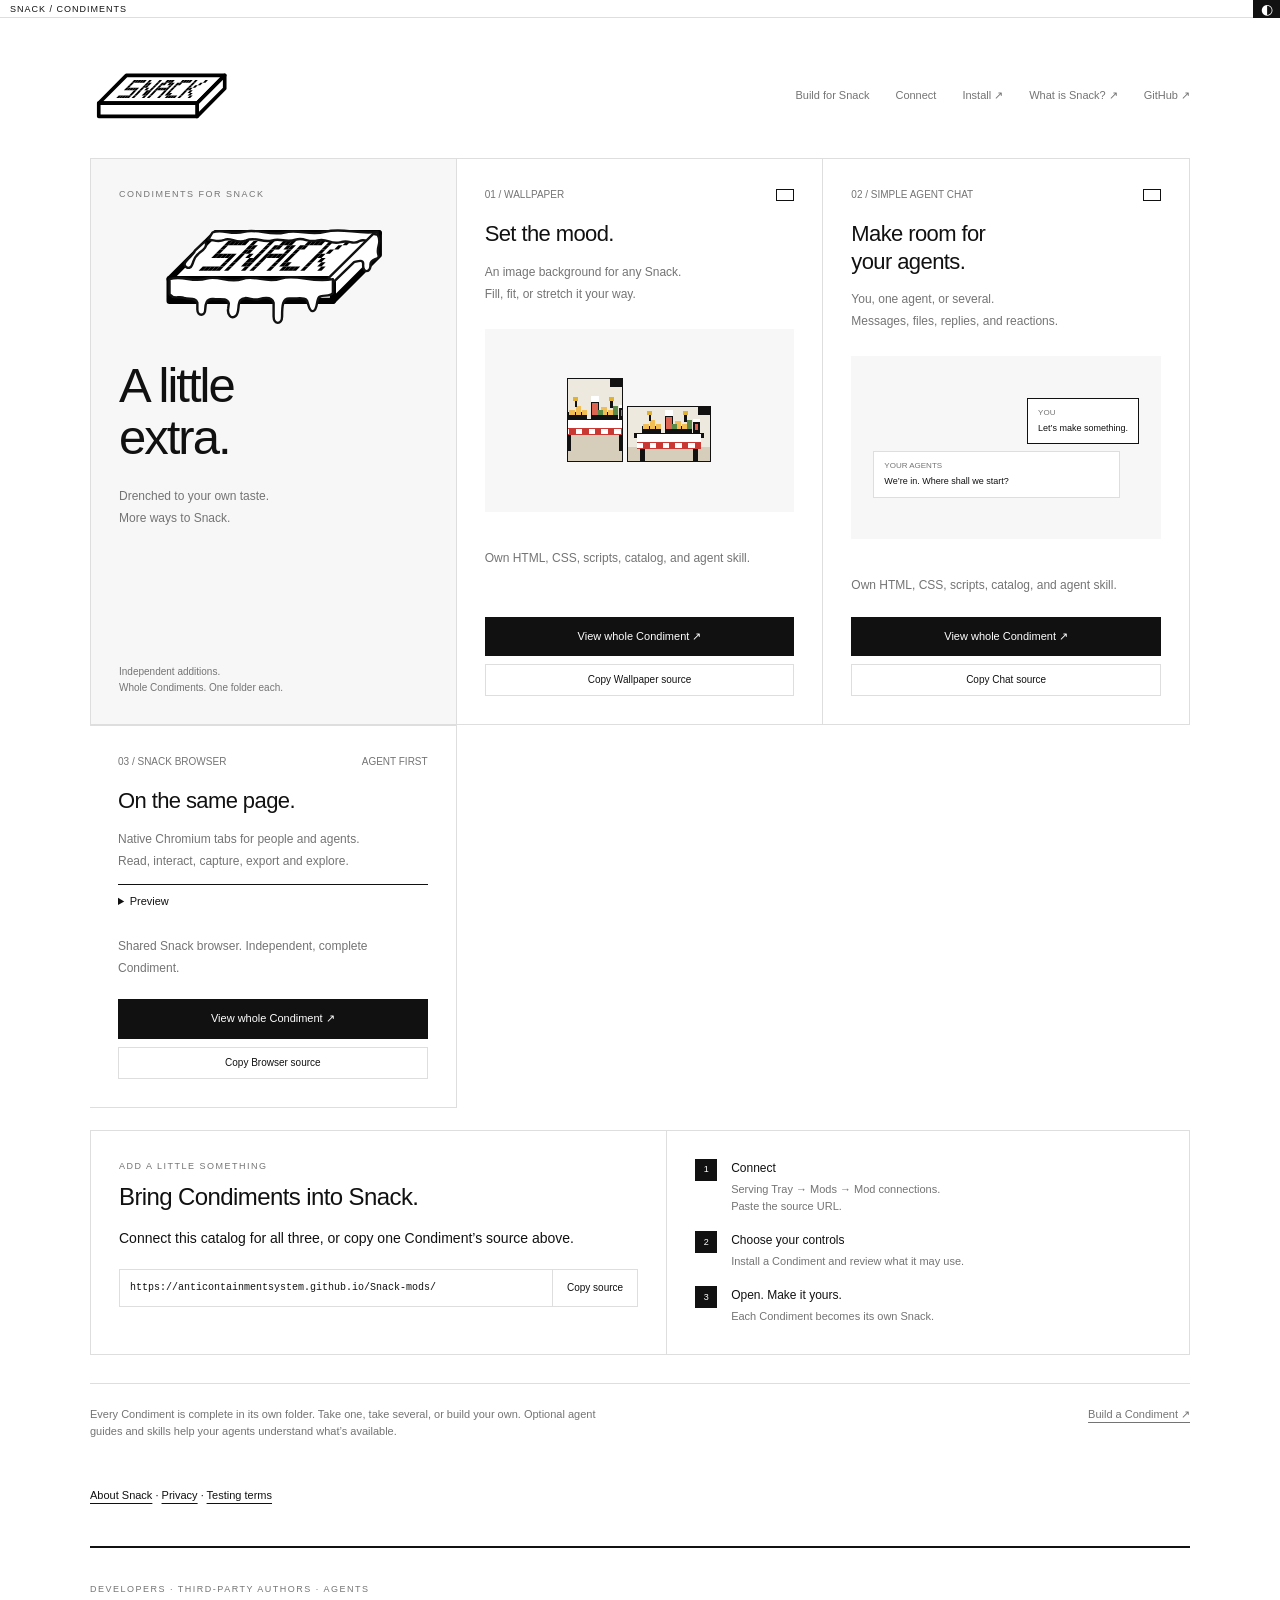
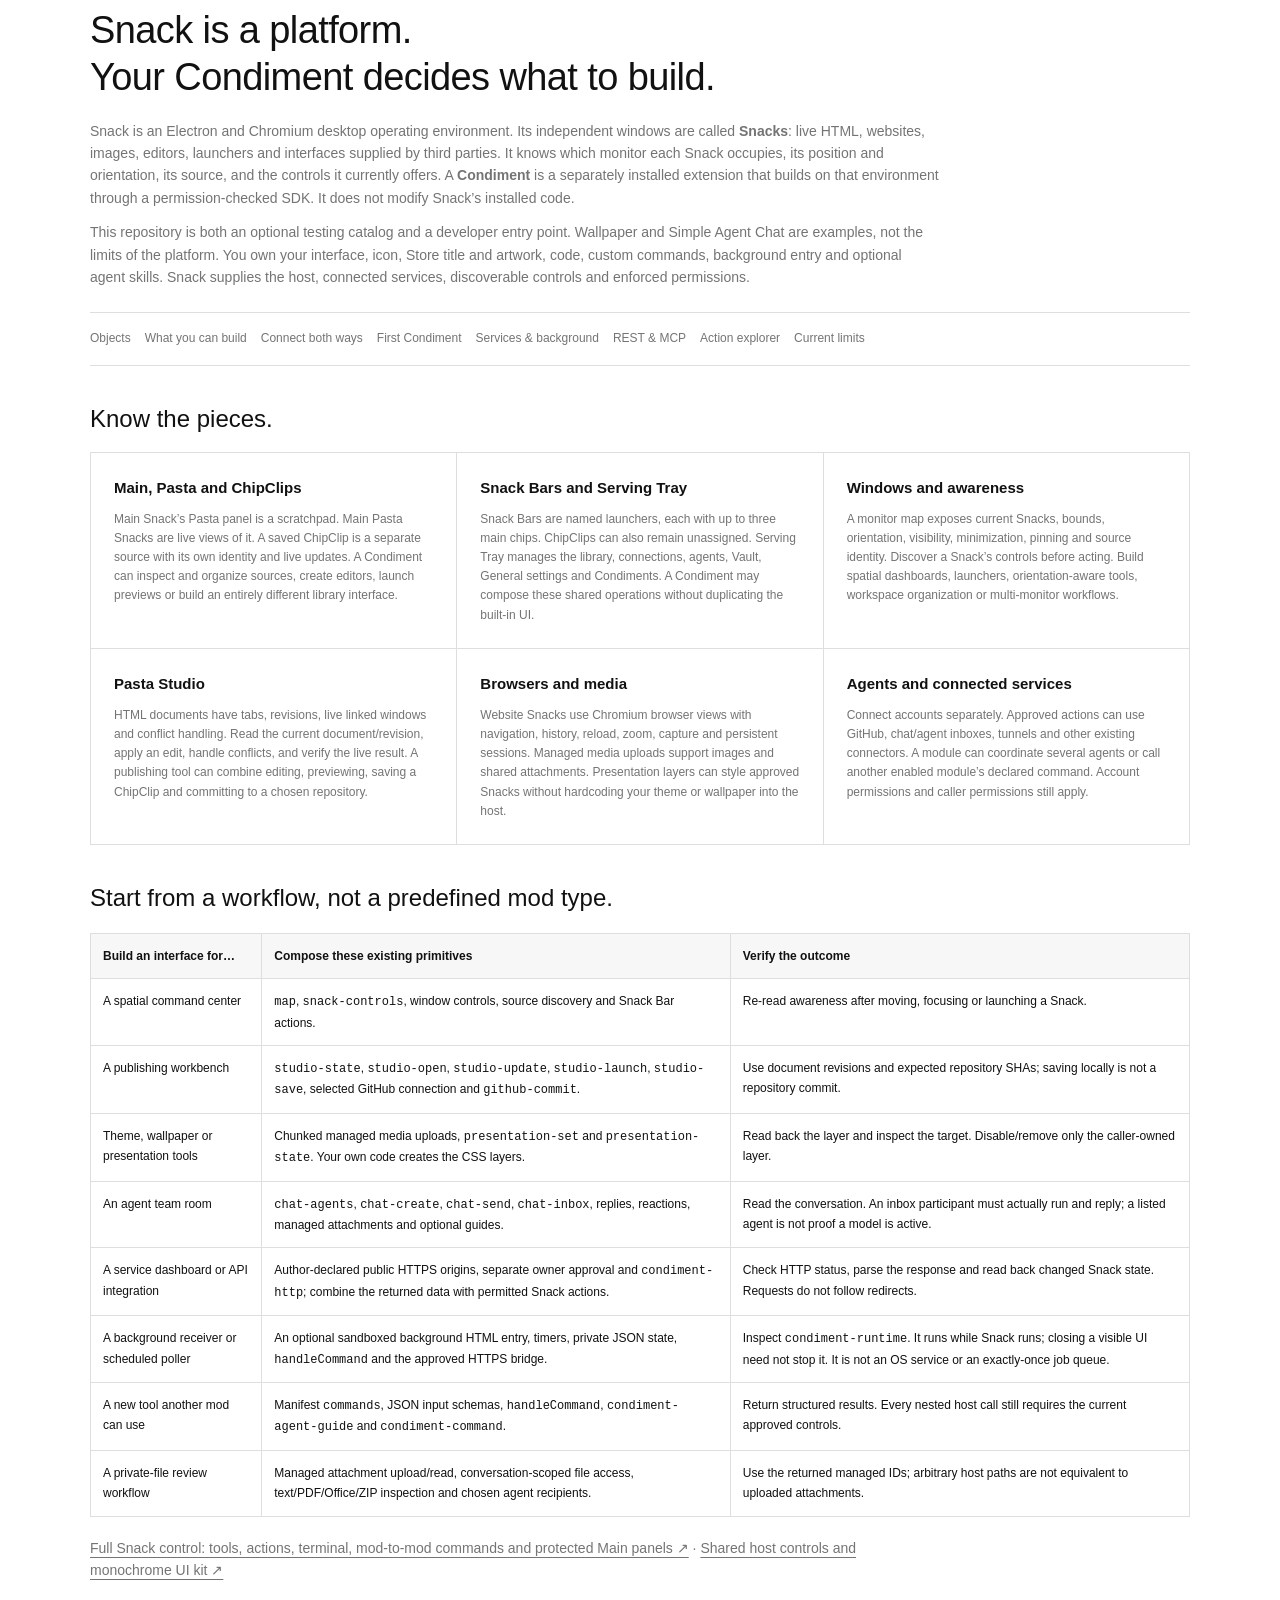
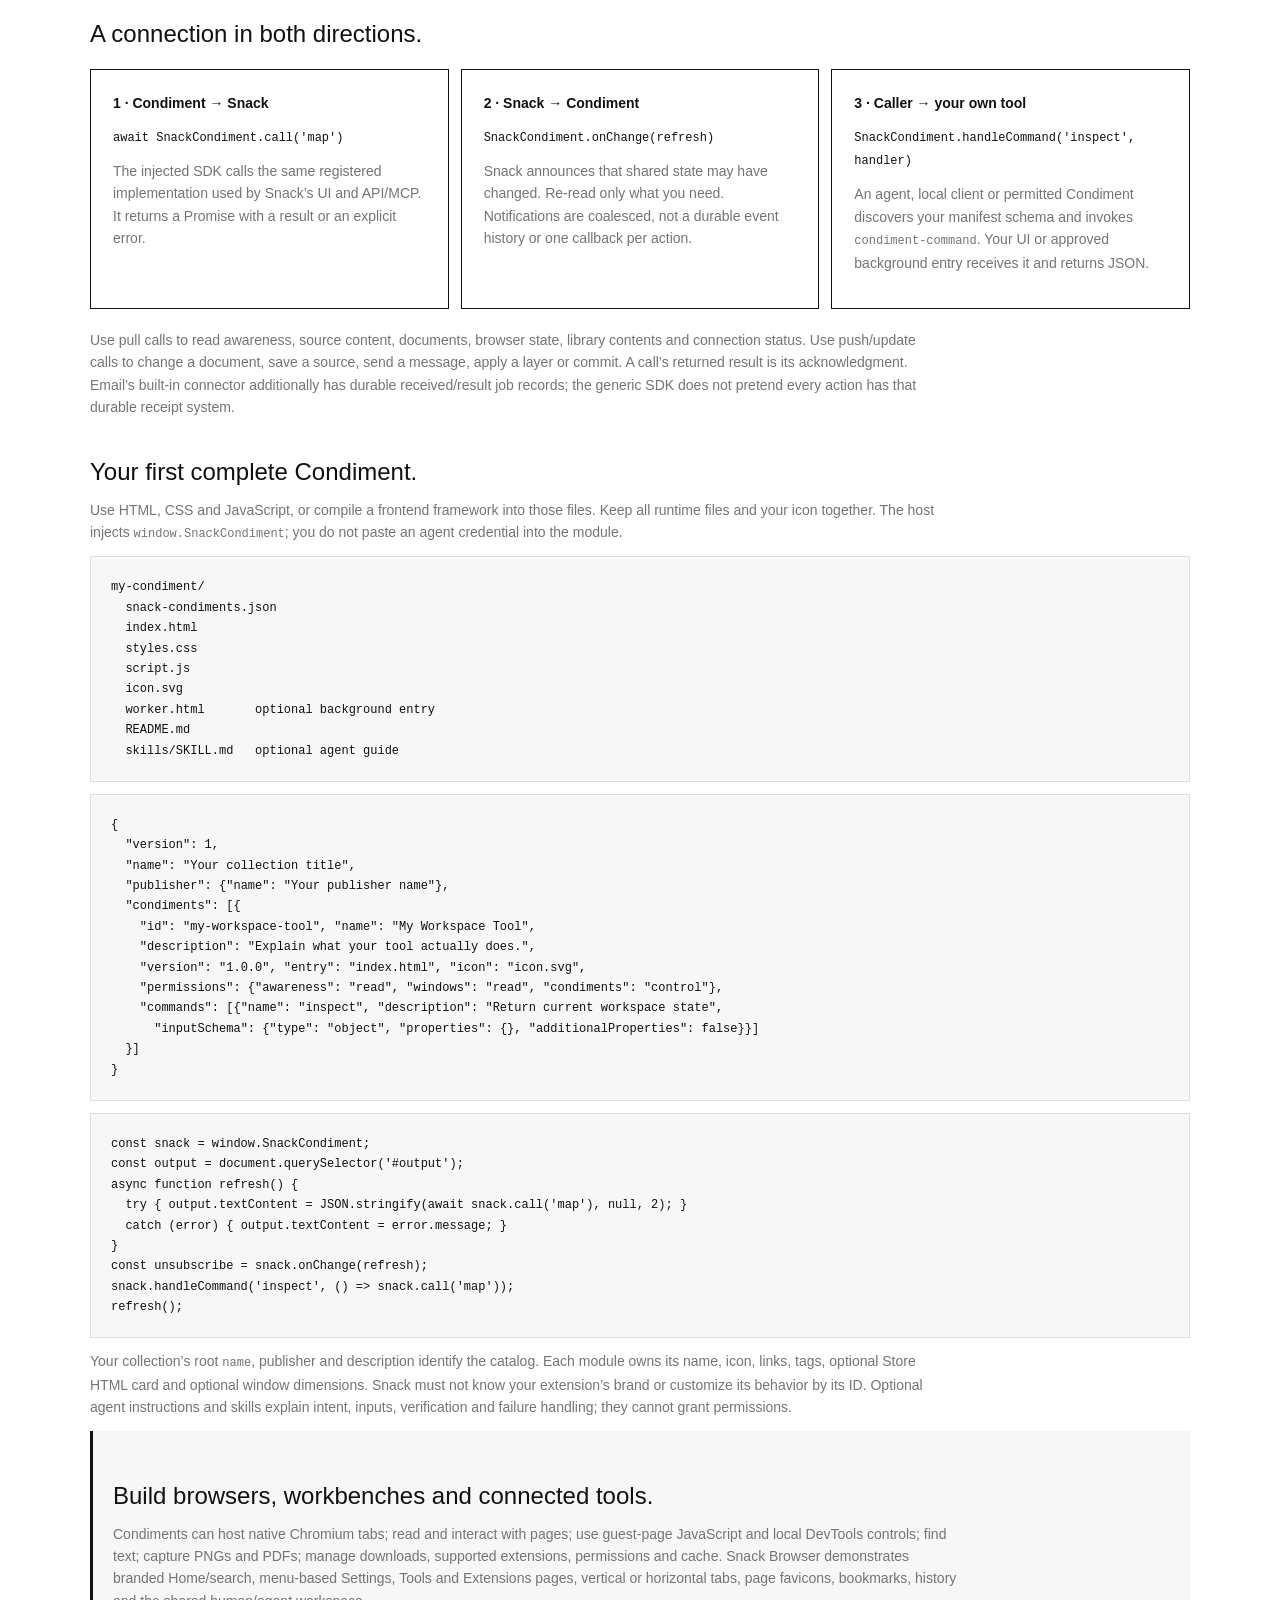
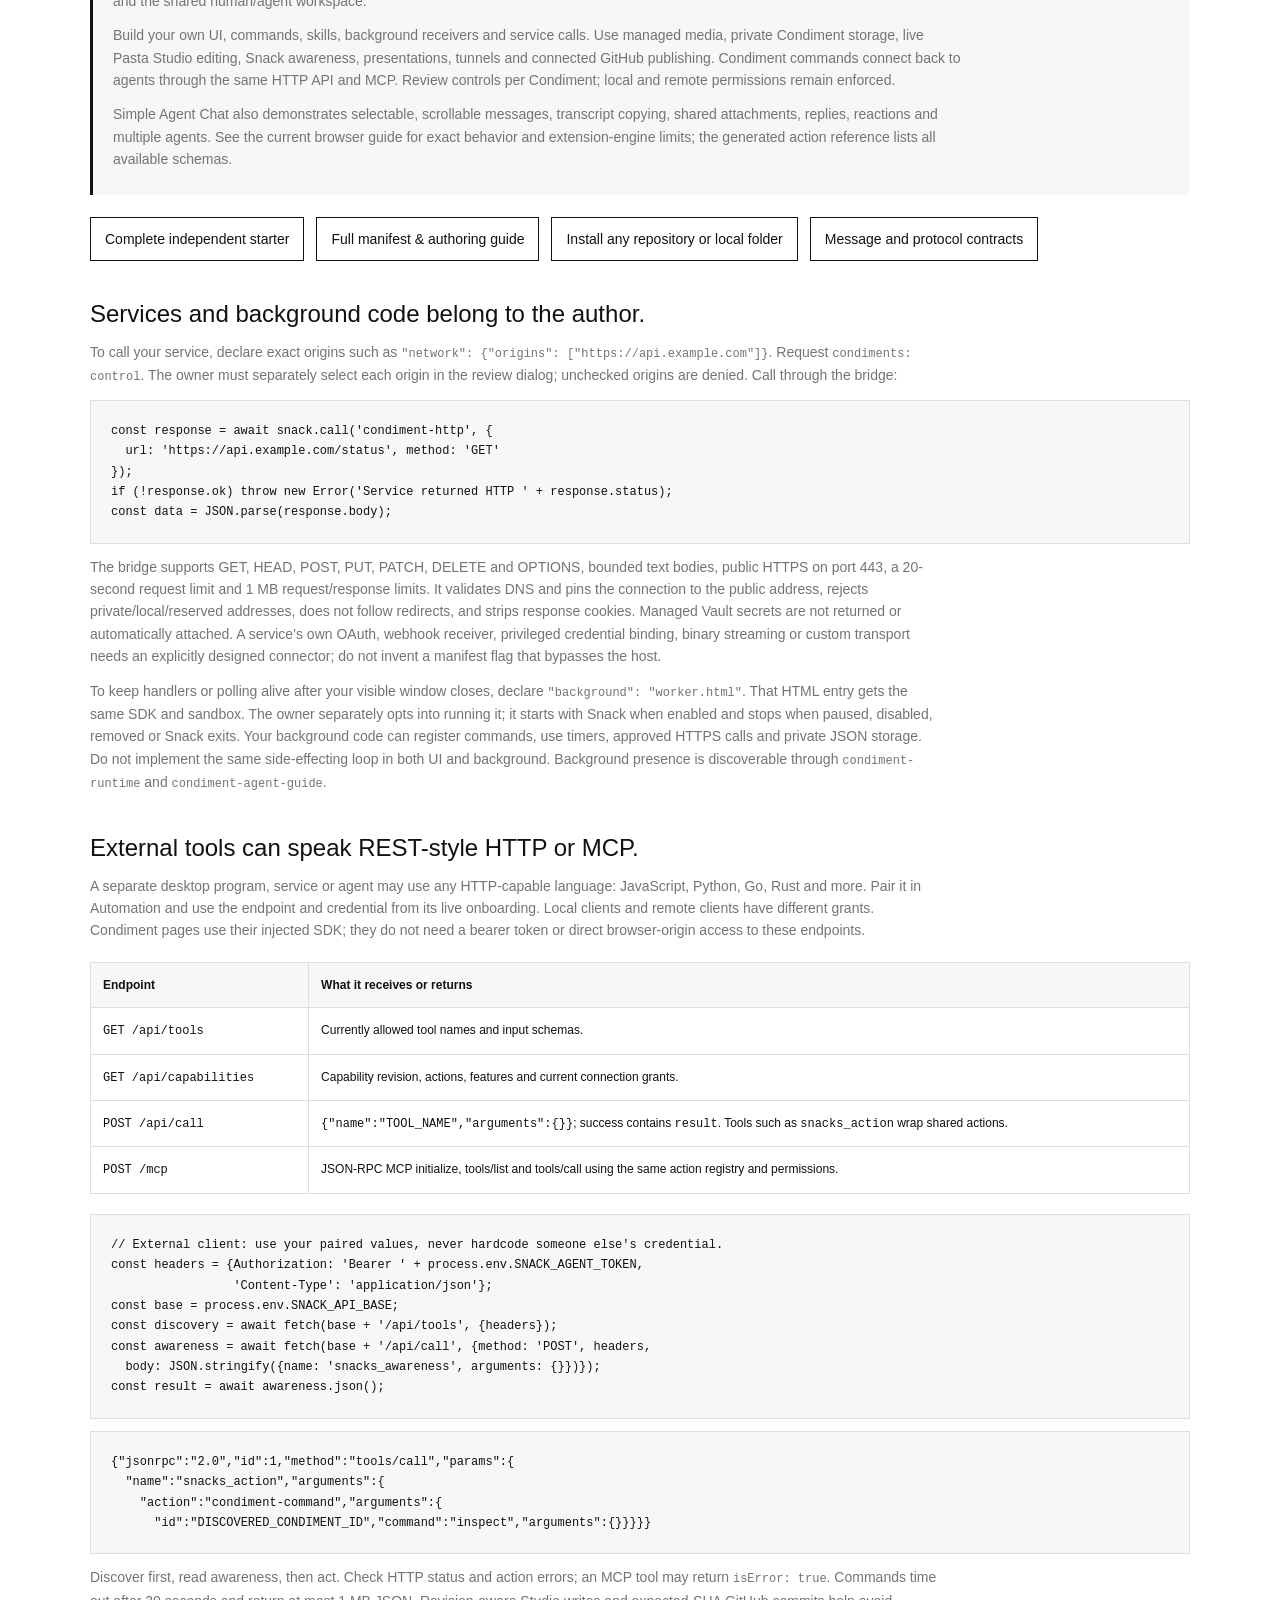
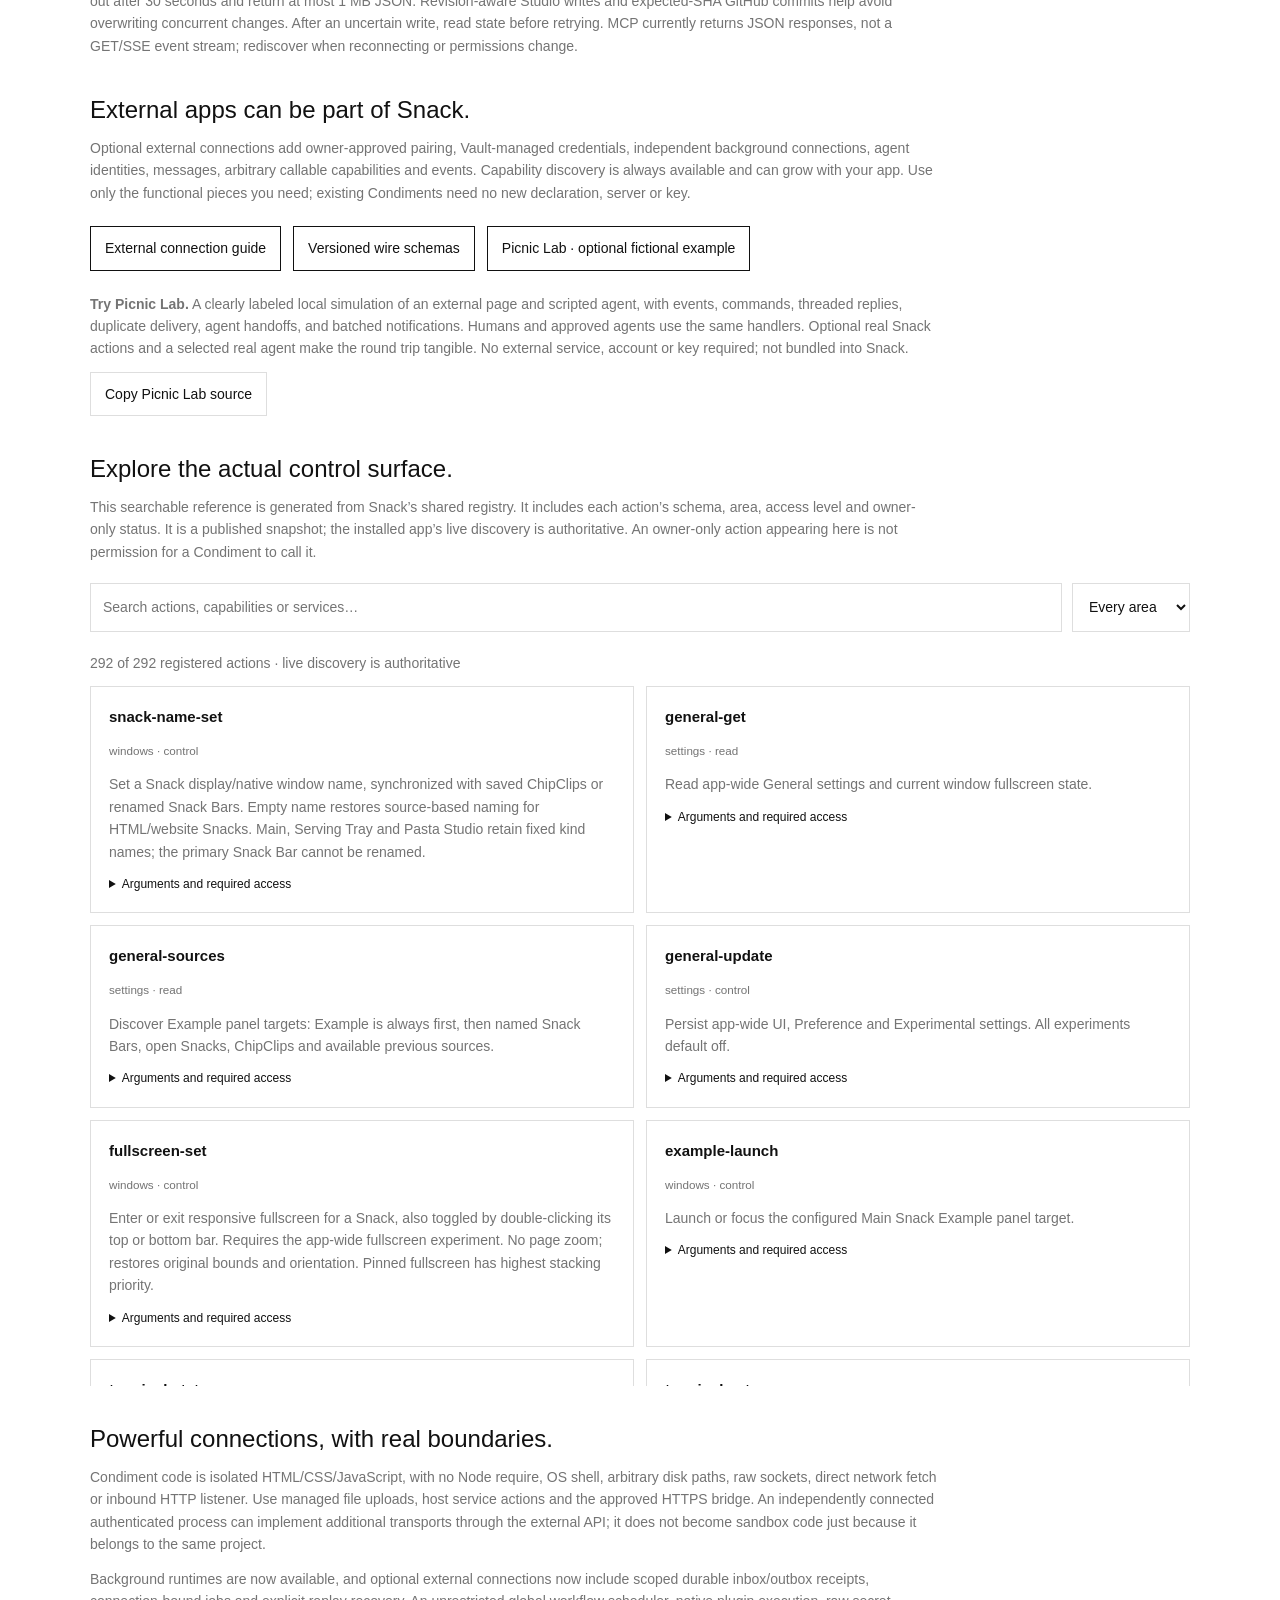
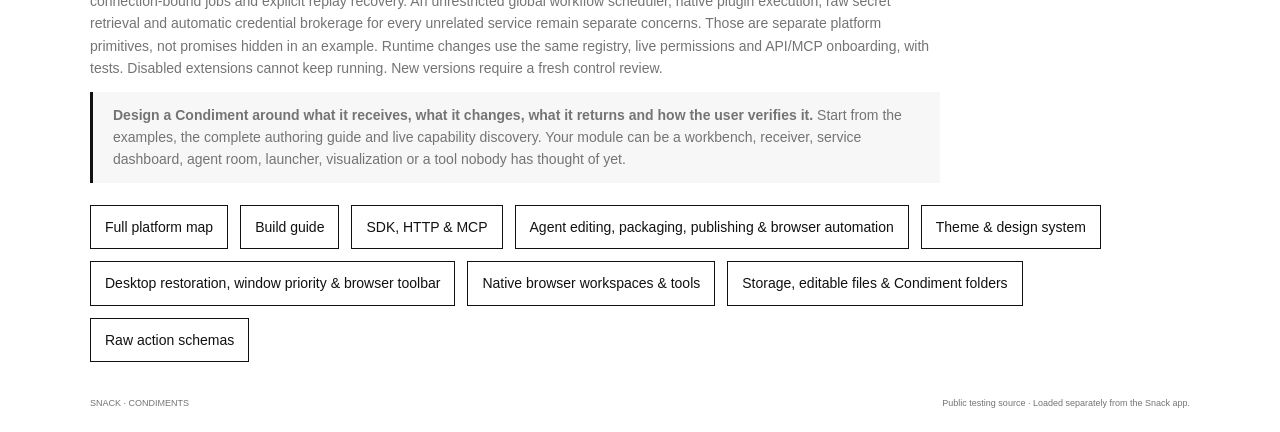
==== commit 85a97a16: "Document two-way Condiment workflows and expand Picnic Lab" ====
--- a/index.html
+++ b/index.html
@@ -1,104 +1,104 @@
-<!doctype html>
-<html lang="en" data-theme="light"><head><link rel="icon" type="image/svg+xml" href="assets/snack-icon.svg"><meta charset="utf-8"><meta name="viewport" content="width=device-width,initial-scale=1"><meta name="description" content="Condiments for Snack. Independent additions for your workspace, including Wallpaper, Simple Agent Chat and Snack Browser."><title>Condiments · Snack</title><style>
-*{box-sizing:border-box}html{--bg:#fff;--fg:#111;--soft:#f7f7f7;--line:#dedede;--muted:#747474;background:var(--bg);color:var(--fg);font:14px/1.6 'Segoe UI',Arial,sans-serif;color-scheme:light;scroll-behavior:smooth}html[data-theme=dark]{--bg:#080808;--fg:#f5f5f5;--soft:#121212;--line:#333;--muted:#a0a0a0;color-scheme:dark}body{margin:0}button,a{touch-action:manipulation}button{font:inherit;border:1px solid var(--line);background:var(--bg);color:var(--fg);border-radius:0;cursor:pointer;padding:10px 14px}button:hover,.button:hover{background:var(--fg);color:var(--bg);border-color:var(--fg)}a{color:inherit;text-underline-offset:4px}button:focus-visible,a:focus-visible{outline:2px solid var(--fg);outline-offset:4px}.top-bar{position:fixed;inset:0 0 auto;z-index:20;height:18px;border-bottom:1px solid var(--line);background:var(--bg);display:flex;align-items:center;justify-content:space-between;padding-left:10px}.top-bar span{font-size:9px;line-height:18px;letter-spacing:1px}.top-bar button{border:0;width:27px;height:18px;padding:0;background:var(--fg);color:var(--bg);font:14px/18px Arial}.top-bar button:hover{background:var(--bg);color:var(--fg)}main{max-width:1160px;margin:0 auto;padding:68px 30px 48px}.site-head{display:flex;align-items:center;justify-content:space-between;margin-bottom:35px;gap:20px}.wordmark{width:142px;height:55px;object-fit:contain;display:block}html[data-theme=dark] .wordmark{filter:invert(1)}nav{display:flex;align-items:center;gap:26px;font-size:11px}nav a{text-decoration:none;color:var(--muted)}nav a:hover{color:var(--fg)}.eyebrow{font-size:9px;letter-spacing:1.5px;color:var(--muted);text-transform:uppercase}.board{display:grid;grid-template-columns:repeat(3,minmax(0,1fr));gap:0}.tile{border:1px solid var(--line);padding:28px;min-width:0;display:flex;flex-direction:column;min-height:520px}.tile+.tile{border-left:0}.intro{background:var(--soft)}.intro .slab{width:100%;height:95px;margin:20px 0 24px;object-fit:contain;transform:rotate(-5deg)}html[data-theme=dark] .intro .slab{filter:invert(1)}h1{font-size:clamp(34px,4.2vw,49px);font-weight:500;letter-spacing:-2px;line-height:1.05;margin:0 0 22px}h2{font-size:22px;font-weight:500;line-height:1.25;letter-spacing:-.6px;margin:17px 0 13px}p{margin:0}.intro p,.tile>p{color:var(--muted);font-size:12px;line-height:1.85}.intro-foot{margin-top:auto;padding-top:34px;font-size:10px;color:var(--muted)}.tile-number{display:flex;align-items:center;justify-content:space-between;font-size:10px;color:var(--muted)}.tiny-shape{display:inline-block;width:18px;height:12px;border:1px solid var(--fg)}.preview{height:183px;display:grid;place-content:center;position:relative;overflow:hidden;background:var(--soft);margin:24px 0 23px}.wallpaper-preview{grid-template-columns:56px 84px;gap:4px;align-content:center;align-items:end;transform:none}.mini-snack{border:1px solid var(--fg);position:relative;overflow:hidden;background:var(--bg)}.mini-snack.portrait{width:56px;height:84px}.mini-snack.landscape{width:84px;height:56px}.mini-snack:before{content:'';position:absolute;inset:0;background:linear-gradient(150deg,transparent 45%,var(--line) 45% 63%,transparent 63%),linear-gradient(30deg,var(--bg) 38%,var(--fg) 38% 58%,var(--soft) 58%);opacity:.7}.mini-snack:after{content:'';position:absolute;top:0;right:0;width:12px;height:8px;background:var(--fg)}.chat-preview{padding:22px;display:flex;flex-direction:column;justify-content:center;gap:7px}.bubble{font-size:9px;border:1px solid var(--line);padding:8px 10px;background:var(--bg);max-width:93%;line-height:1.5}.bubble.you{margin-left:auto;border-color:var(--fg)}.bubble strong{font-size:8px;font-weight:500;color:var(--muted);display:block;margin-bottom:3px}.tile-actions{margin-top:auto;display:grid;gap:8px}.button{display:block;text-decoration:none;text-align:center;border:1px solid var(--fg);padding:10px 12px;font-size:11px;background:var(--fg);color:var(--bg)}.button:hover{background:var(--bg);color:var(--fg)}.copy-one{font-size:10px;padding:7px 10px}.whole-note{font-size:9px;color:var(--muted);margin:12px 0 20px}.connect{display:grid;grid-template-columns:1.1fr 1fr;border:1px solid var(--line);margin-top:22px}.connect-copy{padding:28px}.connect h2{margin:9px 0 15px;font-size:24px}.source{display:flex;gap:0;margin-top:20px}.source code{display:flex;align-items:center;min-width:0;flex:1;padding:10px;border:1px solid var(--line);font-size:10px;overflow:auto;white-space:nowrap}.source button{font-size:10px;border-left:0;flex-shrink:0}.steps{border-left:1px solid var(--line);padding:28px;display:grid;gap:15px}.step{display:grid;grid-template-columns:24px 1fr;gap:12px;align-items:start}.step>span{width:22px;height:22px;display:grid;place-content:center;background:var(--fg);color:var(--bg);font-size:9px}.step strong{display:block;font-size:12px;font-weight:500}.step p{font-size:11px;color:var(--muted);margin-top:3px}.afterword{display:flex;align-items:flex-start;justify-content:space-between;gap:25px;margin-top:28px;padding:22px 0;border-top:1px solid var(--line);font-size:11px;color:var(--muted)}.afterword p{max-width:520px}.afterword a{white-space:nowrap}.footer{display:flex;justify-content:space-between;padding-top:12px;gap:20px;font-size:9px;color:var(--muted)}#copy-status{min-height:18px;font-size:10px;color:var(--muted);padding-top:8px}.tile:hover .tiny-shape{background:var(--fg)}
-::-webkit-scrollbar{width:11px;height:11px}::-webkit-scrollbar-track{background:var(--bg)}::-webkit-scrollbar-thumb{background:#fff;border:1px solid #000;border-radius:0;min-height:28px}::-webkit-scrollbar-button{display:none;width:0;height:0}::-webkit-scrollbar-corner{background:var(--bg)}*{scrollbar-width:thin;scrollbar-color:#fff var(--bg)}@supports selector(::-webkit-scrollbar){*{scrollbar-width:auto;scrollbar-color:auto}}
-@media(max-width:850px){main{padding:48px 20px 30px}.tile{padding:22px;min-height:490px}.preview{height:145px}.intro .slab{height:75px}h1{font-size:37px}.connect-copy,.steps{padding:22px}.source code{font-size:9px}}@media(max-width:650px){.site-head{margin-bottom:23px}.wordmark{width:117px;height:45px}nav{gap:17px;font-size:10px}.board{grid-template-columns:1fr 1fr}.intro{grid-column:1/-1;min-height:0;display:grid;grid-template-columns:1fr 1fr;gap:10px 25px}.intro .eyebrow{grid-column:1/-1}.intro .slab{height:90px;margin:0;grid-row:2/4;grid-column:2}.intro h1{font-size:42px;margin:0}.intro p{grid-column:1;margin-top:12px}.intro-foot{grid-column:1/-1;padding-top:10px}.tile+.tile{border-top:0}.tile:nth-child(2){border-left:1px solid var(--line)}.tile:not(.intro){min-height:460px}.connect{grid-template-columns:1fr}.steps{border-left:0;border-top:1px solid var(--line)}.afterword{display:block}.afterword a{display:inline-block;margin-top:12px}}@media(max-width:420px){main{padding:43px 12px 25px}.board{grid-template-columns:1fr}.tile:not(.intro){min-height:0}.tile+.tile{border-left:1px solid var(--line)}.preview{height:175px}.intro{display:flex}.intro .slab{display:none}.intro h1{font-size:42px;margin:12px 0}.intro-foot{padding-top:14px}.tile-actions{grid-template-columns:1.3fr 1fr;align-items:stretch}.tile>p{margin-bottom:18px}.whole-note{margin:10px 0 15px}.connect-copy,.steps{padding:20px}.afterword{margin-top:20px}.footer{font-size:8px}}@media(prefers-reduced-motion:no-preference){button,.button,.tiny-shape{transition:background .15s,color .15s}.intro .slab{transition:transform .3s}.intro:hover .slab{transform:rotate(0deg) translateY(-3px)}}@media(prefers-reduced-motion:reduce){html{scroll-behavior:auto}}
-
-.developer-guide{margin-top:42px;border-top:2px solid var(--fg);padding-top:34px}.developer-guide>h2{font-size:38px;margin:10px 0 18px}.developer-guide p{max-width:850px;margin:12px 0;color:var(--muted)}.developer-guide h3{font-size:24px;font-weight:500;margin:38px 0 12px;line-height:1.25}.developer-guide h4{font-size:15px;font-weight:600;margin:0 0 10px}.dev-nav{display:flex;gap:14px;flex-wrap:wrap;padding:16px 0;border-block:1px solid var(--line);margin:24px 0}.dev-nav a{font-size:12px}.dev-cards{display:grid;grid-template-columns:repeat(3,minmax(0,1fr));gap:1px;background:var(--line);border:1px solid var(--line);margin:18px 0}.dev-cards article{background:var(--bg);padding:23px}.dev-cards p{font-size:12px;margin:0}.developer-guide table{border-collapse:collapse;width:100%;font-size:12px;line-height:1.7;margin:20px 0}.developer-guide td,.developer-guide th{text-align:left;border:1px solid var(--line);padding:12px;vertical-align:top}.developer-guide th{background:var(--soft);font-weight:600}.developer-guide pre{white-space:pre-wrap;overflow-wrap:anywhere;background:var(--soft);padding:20px;border:1px solid var(--line);font:12px/1.7 Consolas,monospace}.developer-guide code{font:12px/1.7 Consolas,monospace}.dev-flow{display:grid;grid-template-columns:repeat(3,minmax(0,1fr));gap:12px;margin:20px 0}.dev-flow>div{padding:22px;border:1px solid var(--fg)}.dev-flow strong{display:block;margin-bottom:10px}.dev-note{border-left:3px solid var(--fg);padding:12px 20px;background:var(--soft)}.action-filter{display:flex;gap:10px;margin:20px 0}.action-filter input,.action-filter select{background:var(--bg);color:var(--fg);border:1px solid var(--line);padding:12px;font:inherit;min-width:0}.action-filter input{flex:1}#action-list{display:grid;grid-template-columns:repeat(2,minmax(0,1fr));gap:12px;max-height:700px;overflow:auto}#action-list article{padding:18px;border:1px solid var(--line);min-width:0}#action-list h4{overflow-wrap:anywhere}#action-list small{color:var(--muted)}#action-list pre{max-height:280px;overflow:auto;margin-bottom:0}#action-list details{margin-top:10px;font-size:12px}.dev-links{display:flex;flex-wrap:wrap;gap:12px;margin:22px 0}.dev-links a{border:1px solid var(--fg);padding:10px 14px;text-decoration:none}.dev-links a:hover{background:var(--fg);color:var(--bg)}@media(max-width:750px){.dev-cards,.dev-flow{grid-template-columns:1fr}.developer-guide>h2{font-size:30px}#action-list{grid-template-columns:1fr}.action-filter{flex-direction:column}.developer-guide table{display:block;overflow:auto}.developer-guide pre{font-size:11px}}
+<!doctype html>
+<html lang="en" data-theme="light"><head><link rel="icon" type="image/svg+xml" href="assets/snack-icon.svg"><meta charset="utf-8"><meta name="viewport" content="width=device-width,initial-scale=1"><meta name="description" content="Condiments for Snack. Independent additions for your workspace, including Wallpaper, Simple Agent Chat and Snack Browser."><title>Condiments · Snack</title><style>
+*{box-sizing:border-box}html{--bg:#fff;--fg:#111;--soft:#f7f7f7;--line:#dedede;--muted:#747474;background:var(--bg);color:var(--fg);font:14px/1.6 'Segoe UI',Arial,sans-serif;color-scheme:light;scroll-behavior:smooth}html[data-theme=dark]{--bg:#080808;--fg:#f5f5f5;--soft:#121212;--line:#333;--muted:#a0a0a0;color-scheme:dark}body{margin:0}button,a{touch-action:manipulation}button{font:inherit;border:1px solid var(--line);background:var(--bg);color:var(--fg);border-radius:0;cursor:pointer;padding:10px 14px}button:hover,.button:hover{background:var(--fg);color:var(--bg);border-color:var(--fg)}a{color:inherit;text-underline-offset:4px}button:focus-visible,a:focus-visible{outline:2px solid var(--fg);outline-offset:4px}.top-bar{position:fixed;inset:0 0 auto;z-index:20;height:18px;border-bottom:1px solid var(--line);background:var(--bg);display:flex;align-items:center;justify-content:space-between;padding-left:10px}.top-bar span{font-size:9px;line-height:18px;letter-spacing:1px}.top-bar button{border:0;width:27px;height:18px;padding:0;background:var(--fg);color:var(--bg);font:14px/18px Arial}.top-bar button:hover{background:var(--bg);color:var(--fg)}main{max-width:1160px;margin:0 auto;padding:68px 30px 48px}.site-head{display:flex;align-items:center;justify-content:space-between;margin-bottom:35px;gap:20px}.wordmark{width:142px;height:55px;object-fit:contain;display:block}html[data-theme=dark] .wordmark{filter:invert(1)}nav{display:flex;align-items:center;gap:26px;font-size:11px}nav a{text-decoration:none;color:var(--muted)}nav a:hover{color:var(--fg)}.eyebrow{font-size:9px;letter-spacing:1.5px;color:var(--muted);text-transform:uppercase}.board{display:grid;grid-template-columns:repeat(3,minmax(0,1fr));gap:0}.tile{border:1px solid var(--line);padding:28px;min-width:0;display:flex;flex-direction:column;min-height:520px}.tile+.tile{border-left:0}.intro{background:var(--soft)}.intro .slab{width:100%;height:95px;margin:20px 0 24px;object-fit:contain;transform:rotate(-5deg)}html[data-theme=dark] .intro .slab{filter:invert(1)}h1{font-size:clamp(34px,4.2vw,49px);font-weight:500;letter-spacing:-2px;line-height:1.05;margin:0 0 22px}h2{font-size:22px;font-weight:500;line-height:1.25;letter-spacing:-.6px;margin:17px 0 13px}p{margin:0}.intro p,.tile>p{color:var(--muted);font-size:12px;line-height:1.85}.intro-foot{margin-top:auto;padding-top:34px;font-size:10px;color:var(--muted)}.tile-number{display:flex;align-items:center;justify-content:space-between;font-size:10px;color:var(--muted)}.tiny-shape{display:inline-block;width:18px;height:12px;border:1px solid var(--fg)}.preview{height:183px;display:grid;place-content:center;position:relative;overflow:hidden;background:var(--soft);margin:24px 0 23px}.wallpaper-preview{grid-template-columns:56px 84px;gap:4px;align-content:center;align-items:end;transform:none}.mini-snack{border:1px solid var(--fg);position:relative;overflow:hidden;background:var(--bg)}.mini-snack.portrait{width:56px;height:84px}.mini-snack.landscape{width:84px;height:56px}.mini-snack:before{content:'';position:absolute;inset:0;background:linear-gradient(150deg,transparent 45%,var(--line) 45% 63%,transparent 63%),linear-gradient(30deg,var(--bg) 38%,var(--fg) 38% 58%,var(--soft) 58%);opacity:.7}.mini-snack:after{content:'';position:absolute;top:0;right:0;width:12px;height:8px;background:var(--fg)}.chat-preview{padding:22px;display:flex;flex-direction:column;justify-content:center;gap:7px}.bubble{font-size:9px;border:1px solid var(--line);padding:8px 10px;background:var(--bg);max-width:93%;line-height:1.5}.bubble.you{margin-left:auto;border-color:var(--fg)}.bubble strong{font-size:8px;font-weight:500;color:var(--muted);display:block;margin-bottom:3px}.tile-actions{margin-top:auto;display:grid;gap:8px}.button{display:block;text-decoration:none;text-align:center;border:1px solid var(--fg);padding:10px 12px;font-size:11px;background:var(--fg);color:var(--bg)}.button:hover{background:var(--bg);color:var(--fg)}.copy-one{font-size:10px;padding:7px 10px}.whole-note{font-size:9px;color:var(--muted);margin:12px 0 20px}.connect{display:grid;grid-template-columns:1.1fr 1fr;border:1px solid var(--line);margin-top:22px}.connect-copy{padding:28px}.connect h2{margin:9px 0 15px;font-size:24px}.source{display:flex;gap:0;margin-top:20px}.source code{display:flex;align-items:center;min-width:0;flex:1;padding:10px;border:1px solid var(--line);font-size:10px;overflow:auto;white-space:nowrap}.source button{font-size:10px;border-left:0;flex-shrink:0}.steps{border-left:1px solid var(--line);padding:28px;display:grid;gap:15px}.step{display:grid;grid-template-columns:24px 1fr;gap:12px;align-items:start}.step>span{width:22px;height:22px;display:grid;place-content:center;background:var(--fg);color:var(--bg);font-size:9px}.step strong{display:block;font-size:12px;font-weight:500}.step p{font-size:11px;color:var(--muted);margin-top:3px}.afterword{display:flex;align-items:flex-start;justify-content:space-between;gap:25px;margin-top:28px;padding:22px 0;border-top:1px solid var(--line);font-size:11px;color:var(--muted)}.afterword p{max-width:520px}.afterword a{white-space:nowrap}.footer{display:flex;justify-content:space-between;padding-top:12px;gap:20px;font-size:9px;color:var(--muted)}#copy-status{min-height:18px;font-size:10px;color:var(--muted);padding-top:8px}.tile:hover .tiny-shape{background:var(--fg)}
+::-webkit-scrollbar{width:11px;height:11px}::-webkit-scrollbar-track{background:var(--bg)}::-webkit-scrollbar-thumb{background:#fff;border:1px solid #000;border-radius:0;min-height:28px}::-webkit-scrollbar-button{display:none;width:0;height:0}::-webkit-scrollbar-corner{background:var(--bg)}*{scrollbar-width:thin;scrollbar-color:#fff var(--bg)}@supports selector(::-webkit-scrollbar){*{scrollbar-width:auto;scrollbar-color:auto}}
+@media(max-width:850px){main{padding:48px 20px 30px}.tile{padding:22px;min-height:490px}.preview{height:145px}.intro .slab{height:75px}h1{font-size:37px}.connect-copy,.steps{padding:22px}.source code{font-size:9px}}@media(max-width:650px){.site-head{margin-bottom:23px}.wordmark{width:117px;height:45px}nav{gap:17px;font-size:10px}.board{grid-template-columns:1fr 1fr}.intro{grid-column:1/-1;min-height:0;display:grid;grid-template-columns:1fr 1fr;gap:10px 25px}.intro .eyebrow{grid-column:1/-1}.intro .slab{height:90px;margin:0;grid-row:2/4;grid-column:2}.intro h1{font-size:42px;margin:0}.intro p{grid-column:1;margin-top:12px}.intro-foot{grid-column:1/-1;padding-top:10px}.tile+.tile{border-top:0}.tile:nth-child(2){border-left:1px solid var(--line)}.tile:not(.intro){min-height:460px}.connect{grid-template-columns:1fr}.steps{border-left:0;border-top:1px solid var(--line)}.afterword{display:block}.afterword a{display:inline-block;margin-top:12px}}@media(max-width:420px){main{padding:43px 12px 25px}.board{grid-template-columns:1fr}.tile:not(.intro){min-height:0}.tile+.tile{border-left:1px solid var(--line)}.preview{height:175px}.intro{display:flex}.intro .slab{display:none}.intro h1{font-size:42px;margin:12px 0}.intro-foot{padding-top:14px}.tile-actions{grid-template-columns:1.3fr 1fr;align-items:stretch}.tile>p{margin-bottom:18px}.whole-note{margin:10px 0 15px}.connect-copy,.steps{padding:20px}.afterword{margin-top:20px}.footer{font-size:8px}}@media(prefers-reduced-motion:no-preference){button,.button,.tiny-shape{transition:background .15s,color .15s}.intro .slab{transition:transform .3s}.intro:hover .slab{transform:rotate(0deg) translateY(-3px)}}@media(prefers-reduced-motion:reduce){html{scroll-behavior:auto}}
+
+.developer-guide{margin-top:42px;border-top:2px solid var(--fg);padding-top:34px}.developer-guide>h2{font-size:38px;margin:10px 0 18px}.developer-guide p{max-width:850px;margin:12px 0;color:var(--muted)}.developer-guide h3{font-size:24px;font-weight:500;margin:38px 0 12px;line-height:1.25}.developer-guide h4{font-size:15px;font-weight:600;margin:0 0 10px}.dev-nav{display:flex;gap:14px;flex-wrap:wrap;padding:16px 0;border-block:1px solid var(--line);margin:24px 0}.dev-nav a{font-size:12px}.dev-cards{display:grid;grid-template-columns:repeat(3,minmax(0,1fr));gap:1px;background:var(--line);border:1px solid var(--line);margin:18px 0}.dev-cards article{background:var(--bg);padding:23px}.dev-cards p{font-size:12px;margin:0}.developer-guide table{border-collapse:collapse;width:100%;font-size:12px;line-height:1.7;margin:20px 0}.developer-guide td,.developer-guide th{text-align:left;border:1px solid var(--line);padding:12px;vertical-align:top}.developer-guide th{background:var(--soft);font-weight:600}.developer-guide pre{white-space:pre-wrap;overflow-wrap:anywhere;background:var(--soft);padding:20px;border:1px solid var(--line);font:12px/1.7 Consolas,monospace}.developer-guide code{font:12px/1.7 Consolas,monospace}.dev-flow{display:grid;grid-template-columns:repeat(3,minmax(0,1fr));gap:12px;margin:20px 0}.dev-flow>div{padding:22px;border:1px solid var(--fg)}.dev-flow strong{display:block;margin-bottom:10px}.dev-note{border-left:3px solid var(--fg);padding:12px 20px;background:var(--soft)}.action-filter{display:flex;gap:10px;margin:20px 0}.action-filter input,.action-filter select{background:var(--bg);color:var(--fg);border:1px solid var(--line);padding:12px;font:inherit;min-width:0}.action-filter input{flex:1}#action-list{display:grid;grid-template-columns:repeat(2,minmax(0,1fr));gap:12px;max-height:700px;overflow:auto}#action-list article{padding:18px;border:1px solid var(--line);min-width:0}#action-list h4{overflow-wrap:anywhere}#action-list small{color:var(--muted)}#action-list pre{max-height:280px;overflow:auto;margin-bottom:0}#action-list details{margin-top:10px;font-size:12px}.dev-links{display:flex;flex-wrap:wrap;gap:12px;margin:22px 0}.dev-links a{border:1px solid var(--fg);padding:10px 14px;text-decoration:none}.dev-links a:hover{background:var(--fg);color:var(--bg)}@media(max-width:750px){.dev-cards,.dev-flow{grid-template-columns:1fr}.developer-guide>h2{font-size:30px}#action-list{grid-template-columns:1fr}.action-filter{flex-direction:column}.developer-guide table{display:block;overflow:auto}.developer-guide pre{font-size:11px}}
 
 .mini-snack:before{background:url(assets/party-snack-table.svg) center/cover no-repeat;opacity:1}.intro .slab{height:115px;transform:rotate(0deg);transition:transform .35s ease}.intro:hover .slab{transform:rotate(-5deg) translateY(-3px)}@media(prefers-reduced-motion:reduce){.intro .slab{transition:none}}
-.browser-preview{margin:12px 0;border-top:1px solid currentColor;padding-top:8px}.browser-preview summary{cursor:pointer;font-size:11px}.browser-preview iframe{margin-top:8px}.browser-tile{min-height:0}</style></head><body><div class="top-bar"><span>SNACK / CONDIMENTS</span><button id="theme" title="Switch to dark mode" aria-label="Switch to dark mode" aria-pressed="false">◐</button></div><main><header class="site-head"><a href="./" aria-label="Snack Condiments home"><img class="wordmark" src="assets/snack.svg" alt="SNACK"></a><nav aria-label="Main navigation"><a href="#developers">Build for Snack</a><a href="#connect">Connect</a><a href="https://github.com/anticontainmentsystem/Snack-mods/blob/main/INSTALL.md">Install ↗</a><a href="https://github.com/anticontainmentsystem/Snack-mods/blob/main/PLATFORM.md">What is Snack? ↗</a><a href="https://github.com/anticontainmentsystem/Snack-mods">GitHub ↗</a></nav></header><section class="board" aria-label="Condiment Store"><article class="tile intro"><div class="eyebrow">CONDIMENTS FOR SNACK</div><img class="slab" src="assets/snack-condiments.svg" alt=""><h1>A little<br>extra.</h1><p>Drenched to your own taste.<br>More ways to Snack.</p><div class="intro-foot">Independent additions.<br>Whole Condiments. One folder each.</div></article><article class="tile"><div class="tile-number"><span>01 / WALLPAPER</span><span class="tiny-shape" aria-hidden="true"></span></div><h2>Set the mood.</h2><p>An image background for any Snack.<br>Fill, fit, or stretch it your way.</p><div class="preview wallpaper-preview" aria-label="Portrait and landscape wallpaper illustration"><div class="mini-snack portrait"></div><div class="mini-snack landscape"></div></div><p class="whole-note">Own HTML, CSS, scripts, catalog, and agent skill.</p><div class="tile-actions"><a class="button" href="https://github.com/anticontainmentsystem/Snack-mods/tree/main/wallpaper">View whole Condiment ↗</a><button class="copy-one" data-copy="https://github.com/anticontainmentsystem/Snack-mods/tree/main/wallpaper">Copy Wallpaper source</button></div></article><article class="tile"><div class="tile-number"><span>02 / SIMPLE AGENT CHAT</span><span class="tiny-shape" aria-hidden="true"></span></div><h2>Make room for<br>your agents.</h2><p>You, one agent, or several.<br>Messages, files, replies, and reactions.</p><div class="preview chat-preview" aria-label="Example conversation illustration"><div class="bubble you"><strong>YOU</strong>Let’s make something.</div><div class="bubble"><strong>YOUR AGENTS</strong>We’re in. Where shall we start?</div></div><p class="whole-note">Own HTML, CSS, scripts, catalog, and agent skill.</p><div class="tile-actions"><a class="button" href="https://github.com/anticontainmentsystem/Snack-mods/tree/main/simple-agent-chat">View whole Condiment ↗</a><button class="copy-one" data-copy="https://github.com/anticontainmentsystem/Snack-mods/tree/main/simple-agent-chat">Copy Chat source</button></div></article><article class="tile browser-tile"><div class="tile-number"><span>03 / SNACK BROWSER</span><span>AGENT FIRST</span></div><h2>On the same page.</h2><p>Native Chromium tabs for people and agents.<br>Read, interact, capture, export and explore.</p><details class="browser-preview"><summary>Preview</summary><iframe class="preview" src="snack-browser/store-card.html" title="Snack Browser preview" style="width:100%;height:230px;border:0;pointer-events:none" loading="lazy"></iframe></details><p class="whole-note">Shared Snack browser. Independent, complete Condiment.</p><div class="tile-actions"><a class="button" href="https://github.com/anticontainmentsystem/Snack-mods/tree/main/snack-browser">View whole Condiment ↗</a><button class="copy-one" data-copy="https://github.com/anticontainmentsystem/Snack-mods/tree/main/snack-browser">Copy Browser source</button></div></article></section><section class="connect" id="connect"><div class="connect-copy"><div class="eyebrow">ADD A LITTLE SOMETHING</div><h2>Bring Condiments into Snack.</h2><p class="muted">Connect this catalog for all three, or copy one Condiment’s source above.</p><div class="source"><code>https://anticontainmentsystem.github.io/Snack-mods/</code><button data-copy="https://anticontainmentsystem.github.io/Snack-mods/">Copy source</button></div><div id="copy-status" role="status" aria-live="polite"></div></div><div class="steps"><div class="step"><span>1</span><div><strong>Connect</strong><p>Serving Tray → Mods → Mod connections.<br>Paste the source URL.</p></div></div><div class="step"><span>2</span><div><strong>Choose your controls</strong><p>Install a Condiment and review what it may use.</p></div></div><div class="step"><span>3</span><div><strong>Open. Make it yours.</strong><p>Each Condiment becomes its own Snack.</p></div></div></div></section><section class="afterword"><p>Every Condiment is complete in its own folder. Take one, take several, or build your own. Optional agent guides and skills help your agents understand what’s available.</p><a href="https://github.com/anticontainmentsystem/Snack-mods/blob/main/BUILDING.md">Build a Condiment ↗</a></section><p style="margin-top:24px;font-size:11px"><a href="snack.html">About Snack</a> · <a href="privacy.html">Privacy</a> · <a href="terms.html">Testing terms</a></p>
-<section id="developers" class="developer-guide" aria-label="Build for the Snack platform">
-<div class="eyebrow">DEVELOPERS · THIRD-PARTY AUTHORS · AGENTS</div><h2>Snack is a platform.<br>Your Condiment decides what to build.</h2>
-<p>Snack is an Electron and Chromium desktop operating environment. Its independent windows are called <strong>Snacks</strong>: live HTML, websites, images, editors, launchers and interfaces supplied by third parties. It knows which monitor each Snack occupies, its position and orientation, its source, and the controls it currently offers. A <strong>Condiment</strong> is a separately installed extension that builds on that environment through a permission-checked SDK. It does not modify Snack’s installed code.</p>
-<p>This repository is both an optional testing catalog and a developer entry point. Wallpaper and Simple Agent Chat are examples, not the limits of the platform. You own your interface, icon, Store title and artwork, code, custom commands, background entry and optional agent skills. Snack supplies the host, connected services, discoverable controls and enforced permissions.</p>
-<nav class="dev-nav" aria-label="Developer guide"><a href="#dev-objects">Objects</a><a href="#dev-possibilities">What you can build</a><a href="#dev-connect">Connect both ways</a><a href="#dev-first">First Condiment</a><a href="#dev-services">Services &amp; background</a><a href="#dev-api">REST &amp; MCP</a><a href="#dev-actions">Action explorer</a><a href="#dev-limits">Current limits</a></nav>
-<h3 id="dev-objects">Know the pieces.</h3>
-<div class="dev-cards"><article><h4>Main, Pasta and ChipClips</h4><p>Main Snack’s Pasta panel is a scratchpad. Main Pasta Snacks are live views of it. A saved ChipClip is a separate source with its own identity and live updates. A Condiment can inspect and organize sources, create editors, launch previews or build an entirely different library interface.</p></article><article><h4>Snack Bars and Serving Tray</h4><p>Snack Bars are named launchers, each with up to three main chips. ChipClips can also remain unassigned. Serving Tray manages the library, connections, agents, Vault, General settings and Condiments. A Condiment may compose these shared operations without duplicating the built-in UI.</p></article><article><h4>Windows and awareness</h4><p>A monitor map exposes current Snacks, bounds, orientation, visibility, minimization, pinning and source identity. Discover a Snack’s controls before acting. Build spatial dashboards, launchers, orientation-aware tools, workspace organization or multi-monitor workflows.</p></article><article><h4>Pasta Studio</h4><p>HTML documents have tabs, revisions, live linked windows and conflict handling. Read the current document/revision, apply an edit, handle conflicts, and verify the live result. A publishing tool can combine editing, previewing, saving a ChipClip and committing to a chosen repository.</p></article><article><h4>Browsers and media</h4><p>Website Snacks use Chromium browser views with navigation, history, reload, zoom, capture and persistent sessions. Managed media uploads support images and shared attachments. Presentation layers can style approved Snacks without hardcoding your theme or wallpaper into the host.</p></article><article><h4>Agents and connected services</h4><p>Connect accounts separately. Approved actions can use GitHub, chat/agent inboxes, tunnels and other existing connectors. A module can coordinate several agents or call another enabled module’s declared command. Account permissions and caller permissions still apply.</p></article></div>
-<h3 id="dev-possibilities">Start from a workflow, not a predefined mod type.</h3>
-<table><thead><tr><th>Build an interface for…</th><th>Compose these existing primitives</th><th>Verify the outcome</th></tr></thead><tbody>
-<tr><td>A spatial command center</td><td><code>map</code>, <code>snack-controls</code>, window controls, source discovery and Snack Bar actions.</td><td>Re-read awareness after moving, focusing or launching a Snack.</td></tr>
-<tr><td>A publishing workbench</td><td><code>studio-state</code>, <code>studio-open</code>, <code>studio-update</code>, <code>studio-launch</code>, <code>studio-save</code>, selected GitHub connection and <code>github-commit</code>.</td><td>Use document revisions and expected repository SHAs; saving locally is not a repository commit.</td></tr>
-<tr><td>Theme, wallpaper or presentation tools</td><td>Chunked managed media uploads, <code>presentation-set</code> and <code>presentation-state</code>. Your own code creates the CSS layers.</td><td>Read back the layer and inspect the target. Disable/remove only the caller-owned layer.</td></tr>
-<tr><td>An agent team room</td><td><code>chat-agents</code>, <code>chat-create</code>, <code>chat-send</code>, <code>chat-inbox</code>, replies, reactions, managed attachments and optional guides.</td><td>Read the conversation. An inbox participant must actually run and reply; a listed agent is not proof a model is active.</td></tr>
-<tr><td>A service dashboard or API integration</td><td>Author-declared public HTTPS origins, separate owner approval and <code>condiment-http</code>; combine the returned data with permitted Snack actions.</td><td>Check HTTP status, parse the response and read back changed Snack state. Requests do not follow redirects.</td></tr>
-<tr><td>A background receiver or scheduled poller</td><td>An optional sandboxed background HTML entry, timers, private JSON state, <code>handleCommand</code> and the approved HTTPS bridge.</td><td>Inspect <code>condiment-runtime</code>. It runs while Snack runs; closing a visible UI need not stop it. It is not an OS service or an exactly-once job queue.</td></tr>
-<tr><td>A new tool another mod can use</td><td>Manifest <code>commands</code>, JSON input schemas, <code>handleCommand</code>, <code>condiment-agent-guide</code> and <code>condiment-command</code>.</td><td>Return structured results. Every nested host call still requires the current approved controls.</td></tr>
-<tr><td>A private-file review workflow</td><td>Managed attachment upload/read, conversation-scoped file access, text/PDF/Office/ZIP inspection and chosen agent recipients.</td><td>Use the returned managed IDs; arbitrary host paths are not equivalent to uploaded attachments.</td></tr>
-</tbody></table>
+.browser-preview{margin:12px 0;border-top:1px solid currentColor;padding-top:8px}.browser-preview summary{cursor:pointer;font-size:11px}.browser-preview iframe{margin-top:8px}.browser-tile{min-height:0}</style></head><body><div class="top-bar"><span>SNACK / CONDIMENTS</span><button id="theme" title="Switch to dark mode" aria-label="Switch to dark mode" aria-pressed="false">◐</button></div><main><header class="site-head"><a href="./" aria-label="Snack Condiments home"><img class="wordmark" src="assets/snack.svg" alt="SNACK"></a><nav aria-label="Main navigation"><a href="#developers">Build for Snack</a><a href="#connect">Connect</a><a href="https://github.com/anticontainmentsystem/Snack-mods/blob/main/INSTALL.md">Install ↗</a><a href="https://github.com/anticontainmentsystem/Snack-mods/blob/main/PLATFORM.md">What is Snack? ↗</a><a href="https://github.com/anticontainmentsystem/Snack-mods">GitHub ↗</a></nav></header><section class="board" aria-label="Condiment Store"><article class="tile intro"><div class="eyebrow">CONDIMENTS FOR SNACK</div><img class="slab" src="assets/snack-condiments.svg" alt=""><h1>A little<br>extra.</h1><p>Drenched to your own taste.<br>More ways to Snack.</p><div class="intro-foot">Independent additions.<br>Whole Condiments. One folder each.</div></article><article class="tile"><div class="tile-number"><span>01 / WALLPAPER</span><span class="tiny-shape" aria-hidden="true"></span></div><h2>Set the mood.</h2><p>An image background for any Snack.<br>Fill, fit, or stretch it your way.</p><div class="preview wallpaper-preview" aria-label="Portrait and landscape wallpaper illustration"><div class="mini-snack portrait"></div><div class="mini-snack landscape"></div></div><p class="whole-note">Own HTML, CSS, scripts, catalog, and agent skill.</p><div class="tile-actions"><a class="button" href="https://github.com/anticontainmentsystem/Snack-mods/tree/main/wallpaper">View whole Condiment ↗</a><button class="copy-one" data-copy="https://github.com/anticontainmentsystem/Snack-mods/tree/main/wallpaper">Copy Wallpaper source</button></div></article><article class="tile"><div class="tile-number"><span>02 / SIMPLE AGENT CHAT</span><span class="tiny-shape" aria-hidden="true"></span></div><h2>Make room for<br>your agents.</h2><p>You, one agent, or several.<br>Messages, files, replies, and reactions.</p><div class="preview chat-preview" aria-label="Example conversation illustration"><div class="bubble you"><strong>YOU</strong>Let’s make something.</div><div class="bubble"><strong>YOUR AGENTS</strong>We’re in. Where shall we start?</div></div><p class="whole-note">Own HTML, CSS, scripts, catalog, and agent skill.</p><div class="tile-actions"><a class="button" href="https://github.com/anticontainmentsystem/Snack-mods/tree/main/simple-agent-chat">View whole Condiment ↗</a><button class="copy-one" data-copy="https://github.com/anticontainmentsystem/Snack-mods/tree/main/simple-agent-chat">Copy Chat source</button></div></article><article class="tile browser-tile"><div class="tile-number"><span>03 / SNACK BROWSER</span><span>AGENT FIRST</span></div><h2>On the same page.</h2><p>Native Chromium tabs for people and agents.<br>Read, interact, capture, export and explore.</p><details class="browser-preview"><summary>Preview</summary><iframe class="preview" src="snack-browser/store-card.html" title="Snack Browser preview" style="width:100%;height:230px;border:0;pointer-events:none" loading="lazy"></iframe></details><p class="whole-note">Shared Snack browser. Independent, complete Condiment.</p><div class="tile-actions"><a class="button" href="https://github.com/anticontainmentsystem/Snack-mods/tree/main/snack-browser">View whole Condiment ↗</a><button class="copy-one" data-copy="https://github.com/anticontainmentsystem/Snack-mods/tree/main/snack-browser">Copy Browser source</button></div></article></section><section class="connect" id="connect"><div class="connect-copy"><div class="eyebrow">ADD A LITTLE SOMETHING</div><h2>Bring Condiments into Snack.</h2><p class="muted">Connect this catalog for all three, or copy one Condiment’s source above.</p><div class="source"><code>https://anticontainmentsystem.github.io/Snack-mods/</code><button data-copy="https://anticontainmentsystem.github.io/Snack-mods/">Copy source</button></div><div id="copy-status" role="status" aria-live="polite"></div></div><div class="steps"><div class="step"><span>1</span><div><strong>Connect</strong><p>Serving Tray → Mods → Mod connections.<br>Paste the source URL.</p></div></div><div class="step"><span>2</span><div><strong>Choose your controls</strong><p>Install a Condiment and review what it may use.</p></div></div><div class="step"><span>3</span><div><strong>Open. Make it yours.</strong><p>Each Condiment becomes its own Snack.</p></div></div></div></section><section class="afterword"><p>Every Condiment is complete in its own folder. Take one, take several, or build your own. Optional agent guides and skills help your agents understand what’s available.</p><a href="https://github.com/anticontainmentsystem/Snack-mods/blob/main/BUILDING.md">Build a Condiment ↗</a></section><p style="margin-top:24px;font-size:11px"><a href="snack.html">About Snack</a> · <a href="privacy.html">Privacy</a> · <a href="terms.html">Testing terms</a></p>
+<section id="developers" class="developer-guide" aria-label="Build for the Snack platform">
+<div class="eyebrow">DEVELOPERS · THIRD-PARTY AUTHORS · AGENTS</div><h2>Snack is a platform.<br>Your Condiment decides what to build.</h2>
+<p>Snack is an Electron and Chromium desktop operating environment. Its independent windows are called <strong>Snacks</strong>: live HTML, websites, images, editors, launchers and interfaces supplied by third parties. It knows which monitor each Snack occupies, its position and orientation, its source, and the controls it currently offers. A <strong>Condiment</strong> is a separately installed extension that builds on that environment through a permission-checked SDK. It does not modify Snack’s installed code.</p>
+<p>This repository is both an optional testing catalog and a developer entry point. Wallpaper and Simple Agent Chat are examples, not the limits of the platform. You own your interface, icon, Store title and artwork, code, custom commands, background entry and optional agent skills. Snack supplies the host, connected services, discoverable controls and enforced permissions.</p>
+<nav class="dev-nav" aria-label="Developer guide"><a href="#dev-objects">Objects</a><a href="#dev-possibilities">What you can build</a><a href="#dev-connect">Connect both ways</a><a href="#dev-first">First Condiment</a><a href="#dev-services">Services &amp; background</a><a href="#dev-api">REST &amp; MCP</a><a href="#dev-actions">Action explorer</a><a href="#dev-limits">Current limits</a></nav>
+<h3 id="dev-objects">Know the pieces.</h3>
+<div class="dev-cards"><article><h4>Main, Pasta and ChipClips</h4><p>Main Snack’s Pasta panel is a scratchpad. Main Pasta Snacks are live views of it. A saved ChipClip is a separate source with its own identity and live updates. A Condiment can inspect and organize sources, create editors, launch previews or build an entirely different library interface.</p></article><article><h4>Snack Bars and Serving Tray</h4><p>Snack Bars are named launchers, each with up to three main chips. ChipClips can also remain unassigned. Serving Tray manages the library, connections, agents, Vault, General settings and Condiments. A Condiment may compose these shared operations without duplicating the built-in UI.</p></article><article><h4>Windows and awareness</h4><p>A monitor map exposes current Snacks, bounds, orientation, visibility, minimization, pinning and source identity. Discover a Snack’s controls before acting. Build spatial dashboards, launchers, orientation-aware tools, workspace organization or multi-monitor workflows.</p></article><article><h4>Pasta Studio</h4><p>HTML documents have tabs, revisions, live linked windows and conflict handling. Read the current document/revision, apply an edit, handle conflicts, and verify the live result. A publishing tool can combine editing, previewing, saving a ChipClip and committing to a chosen repository.</p></article><article><h4>Browsers and media</h4><p>Website Snacks use Chromium browser views with navigation, history, reload, zoom, capture and persistent sessions. Managed media uploads support images and shared attachments. Presentation layers can style approved Snacks without hardcoding your theme or wallpaper into the host.</p></article><article><h4>Agents and connected services</h4><p>Connect accounts separately. Approved actions can use GitHub, chat/agent inboxes, tunnels and other existing connectors. A module can coordinate several agents or call another enabled module’s declared command. Account permissions and caller permissions still apply.</p></article></div>
+<h3 id="dev-possibilities">Start from a workflow, not a predefined mod type.</h3>
+<table><thead><tr><th>Build an interface for…</th><th>Compose these existing primitives</th><th>Verify the outcome</th></tr></thead><tbody>
+<tr><td>A spatial command center</td><td><code>map</code>, <code>snack-controls</code>, window controls, source discovery and Snack Bar actions.</td><td>Re-read awareness after moving, focusing or launching a Snack.</td></tr>
+<tr><td>A publishing workbench</td><td><code>studio-state</code>, <code>studio-open</code>, <code>studio-update</code>, <code>studio-launch</code>, <code>studio-save</code>, selected GitHub connection and <code>github-commit</code>.</td><td>Use document revisions and expected repository SHAs; saving locally is not a repository commit.</td></tr>
+<tr><td>Theme, wallpaper or presentation tools</td><td>Chunked managed media uploads, <code>presentation-set</code> and <code>presentation-state</code>. Your own code creates the CSS layers.</td><td>Read back the layer and inspect the target. Disable/remove only the caller-owned layer.</td></tr>
+<tr><td>An agent team room</td><td><code>chat-agents</code>, <code>chat-create</code>, <code>chat-send</code>, <code>chat-inbox</code>, replies, reactions, managed attachments and optional guides.</td><td>Read the conversation. An inbox participant must actually run and reply; a listed agent is not proof a model is active.</td></tr>
+<tr><td>A service dashboard or API integration</td><td>Author-declared public HTTPS origins, separate owner approval and <code>condiment-http</code>; combine the returned data with permitted Snack actions.</td><td>Check HTTP status, parse the response and read back changed Snack state. Requests do not follow redirects.</td></tr>
+<tr><td>A background receiver or scheduled poller</td><td>An optional sandboxed background HTML entry, timers, private JSON state, <code>handleCommand</code> and the approved HTTPS bridge.</td><td>Inspect <code>condiment-runtime</code>. It runs while Snack runs; closing a visible UI need not stop it. It is not an OS service or an exactly-once job queue.</td></tr>
+<tr><td>A new tool another mod can use</td><td>Manifest <code>commands</code>, JSON input schemas, <code>handleCommand</code>, <code>condiment-agent-guide</code> and <code>condiment-command</code>.</td><td>Return structured results. Every nested host call still requires the current approved controls.</td></tr>
+<tr><td>A private-file review workflow</td><td>Managed attachment upload/read, conversation-scoped file access, text/PDF/Office/ZIP inspection and chosen agent recipients.</td><td>Use the returned managed IDs; arbitrary host paths are not equivalent to uploaded attachments.</td></tr>
+</tbody></table>
 <p><a href="FULL-CONTROL.md">Full Snack control: tools, actions, terminal, mod-to-mod commands and protected Main panels ↗</a> · <a href="ui-kit/README.md">Shared host controls and monochrome UI kit ↗</a></p>
-<h3 id="dev-connect">A connection in both directions.</h3>
-<div class="dev-flow"><div><strong>1 · Condiment → Snack</strong><code>await SnackCondiment.call('map')</code><p>The injected SDK calls the same registered implementation used by Snack’s UI and API/MCP. It returns a Promise with a result or an explicit error.</p></div><div><strong>2 · Snack → Condiment</strong><code>SnackCondiment.onChange(refresh)</code><p>Snack announces that shared state may have changed. Re-read only what you need. Notifications are coalesced, not a durable event history or one callback per action.</p></div><div><strong>3 · Caller → your own tool</strong><code>SnackCondiment.handleCommand('inspect', handler)</code><p>An agent, local client or permitted Condiment discovers your manifest schema and invokes <code>condiment-command</code>. Your UI or approved background entry receives it and returns JSON.</p></div></div>
-<p>Use pull calls to read awareness, source content, documents, browser state, library contents and connection status. Use push/update calls to change a document, save a source, send a message, apply a layer or commit. A call’s returned result is its acknowledgment. Email’s built-in connector additionally has durable received/result job records; the generic SDK does not pretend every action has that durable receipt system.</p>
-<h3 id="dev-first">Your first complete Condiment.</h3>
-<p>Use HTML, CSS and JavaScript, or compile a frontend framework into those files. Keep all runtime files and your icon together. The host injects <code>window.SnackCondiment</code>; you do not paste an agent credential into the module.</p>
-<pre><code>my-condiment/
-  snack-condiments.json
-  index.html
-  styles.css
-  script.js
-  icon.svg
-  worker.html       optional background entry
-  README.md
-  skills/SKILL.md   optional agent guide</code></pre>
-<pre><code>{
-  "version": 1,
-  "name": "Your collection title",
-  "publisher": {"name": "Your publisher name"},
-  "condiments": [{
-    "id": "my-workspace-tool", "name": "My Workspace Tool",
-    "description": "Explain what your tool actually does.",
-    "version": "1.0.0", "entry": "index.html", "icon": "icon.svg",
-    "permissions": {"awareness": "read", "windows": "read", "condiments": "control"},
-    "commands": [{"name": "inspect", "description": "Return current workspace state",
-      "inputSchema": {"type": "object", "properties": {}, "additionalProperties": false}}]
-  }]
-}</code></pre>
-<pre><code>const snack = window.SnackCondiment;
-const output = document.querySelector('#output');
-async function refresh() {
-  try { output.textContent = JSON.stringify(await snack.call('map'), null, 2); }
-  catch (error) { output.textContent = error.message; }
-}
-const unsubscribe = snack.onChange(refresh);
-snack.handleCommand('inspect', () =&gt; snack.call('map'));
-refresh();</code></pre>
-<p>Your collection’s root <code>name</code>, publisher and description identify the catalog. Each module owns its name, icon, links, tags, optional Store HTML card and optional window dimensions. Snack must not know your extension’s brand or customize its behavior by its ID. Optional agent instructions and skills explain intent, inputs, verification and failure handling; they cannot grant permissions.</p>
-<article class="dev-note"><h3>Build browsers, workbenches and connected tools.</h3><p>Condiments can host native Chromium tabs; read and interact with pages; use guest-page JavaScript and local DevTools controls; find text; capture PNGs and PDFs; manage downloads, supported extensions, permissions and cache. Snack Browser demonstrates branded Home/search, menu-based Settings, Tools and Extensions pages, vertical or horizontal tabs, page favicons, bookmarks, history and the shared human/agent workspace.</p><p>Build your own UI, commands, skills, background receivers and service calls. Use managed media, private Condiment storage, live Pasta Studio editing, Snack awareness, presentations, tunnels and connected GitHub publishing. Condiment commands connect back to agents through the same HTTP API and MCP. Review controls per Condiment; local and remote permissions remain enforced.</p><p>Simple Agent Chat also demonstrates selectable, scrollable messages, transcript copying, shared attachments, replies, reactions and multiple agents. See the current browser guide for exact behavior and extension-engine limits; the generated action reference lists all available schemas.</p></article><div class="dev-links"><a href="https://github.com/anticontainmentsystem/Snack-mods/tree/main/starter">Complete independent starter</a><a href="https://github.com/anticontainmentsystem/Snack-mods/blob/main/BUILDING.md">Full manifest &amp; authoring guide</a><a href="https://github.com/anticontainmentsystem/Snack-mods/blob/main/INSTALL.md">Install any repository or local folder</a><a href="https://github.com/anticontainmentsystem/Snack-mods/blob/main/PROTOCOLS.md">Message and protocol contracts</a></div>
-<h3 id="dev-services">Services and background code belong to the author.</h3>
-<p>To call your service, declare exact origins such as <code>"network": {"origins": ["https://api.example.com"]}</code>. Request <code>condiments: control</code>. The owner must separately select each origin in the review dialog; unchecked origins are denied. Call through the bridge:</p>
-<pre><code>const response = await snack.call('condiment-http', {
-  url: 'https://api.example.com/status', method: 'GET'
-});
-if (!response.ok) throw new Error('Service returned HTTP ' + response.status);
-const data = JSON.parse(response.body);</code></pre>
-<p>The bridge supports GET, HEAD, POST, PUT, PATCH, DELETE and OPTIONS, bounded text bodies, public HTTPS on port 443, a 20-second request limit and 1 MB request/response limits. It validates DNS and pins the connection to the public address, rejects private/local/reserved addresses, does not follow redirects, and strips response cookies. Managed Vault secrets are not returned or automatically attached. A service’s own OAuth, webhook receiver, privileged credential binding, binary streaming or custom transport needs an explicitly designed connector; do not invent a manifest flag that bypasses the host.</p>
-<p>To keep handlers or polling alive after your visible window closes, declare <code>"background": "worker.html"</code>. That HTML entry gets the same SDK and sandbox. The owner separately opts into running it; it starts with Snack when enabled and stops when paused, disabled, removed or Snack exits. Your background code can register commands, use timers, approved HTTPS calls and private JSON storage. Do not implement the same side-effecting loop in both UI and background. Background presence is discoverable through <code>condiment-runtime</code> and <code>condiment-agent-guide</code>.</p>
-<h3 id="dev-api">External tools can speak REST-style HTTP or MCP.</h3>
-<p>A separate desktop program, service or agent may use any HTTP-capable language: JavaScript, Python, Go, Rust and more. Pair it in Automation and use the endpoint and credential from its live onboarding. Local clients and remote clients have different grants. Condiment pages use their injected SDK; they do not need a bearer token or direct browser-origin access to these endpoints.</p>
-<table><thead><tr><th>Endpoint</th><th>What it receives or returns</th></tr></thead><tbody><tr><td><code>GET /api/tools</code></td><td>Currently allowed tool names and input schemas.</td></tr><tr><td><code>GET /api/capabilities</code></td><td>Capability revision, actions, features and current connection grants.</td></tr><tr><td><code>POST /api/call</code></td><td><code>{"name":"TOOL_NAME","arguments":{}}</code>; success contains <code>result</code>. Tools such as <code>snacks_action</code> wrap shared actions.</td></tr><tr><td><code>POST /mcp</code></td><td>JSON-RPC MCP initialize, tools/list and tools/call using the same action registry and permissions.</td></tr></tbody></table>
-<pre><code>// External client: use your paired values, never hardcode someone else's credential.
-const headers = {Authorization: 'Bearer ' + process.env.SNACK_AGENT_TOKEN,
-                 'Content-Type': 'application/json'};
-const base = process.env.SNACK_API_BASE;
-const discovery = await fetch(base + '/api/tools', {headers});
-const awareness = await fetch(base + '/api/call', {method: 'POST', headers,
-  body: JSON.stringify({name: 'snacks_awareness', arguments: {}})});
-const result = await awareness.json();</code></pre>
-<pre><code>{"jsonrpc":"2.0","id":1,"method":"tools/call","params":{
-  "name":"snacks_action","arguments":{
-    "action":"condiment-command","arguments":{
-      "id":"DISCOVERED_CONDIMENT_ID","command":"inspect","arguments":{}}}}}</code></pre>
-<p>Discover first, read awareness, then act. Check HTTP status and action errors; an MCP tool may return <code>isError: true</code>. Commands time out after 30 seconds and return at most 1 MB JSON. Revision-aware Studio writes and expected-SHA GitHub commits help avoid overwriting concurrent changes. After an uncertain write, read state before retrying. MCP currently returns JSON responses, not a GET/SSE event stream; rediscover when reconnecting or permissions change.</p>
-<h3 id="dev-external">External apps can be part of Snack.</h3><p>Optional external connections add owner-approved pairing, Vault-managed credentials, independent background connections, agent identities, messages, arbitrary callable capabilities and events. Capability discovery is always available and can grow with your app. Use only the functional pieces you need; existing Condiments need no new declaration, server or key.</p><div class="dev-links"><a href="https://github.com/anticontainmentsystem/Snack-mods/blob/main/EXTERNAL-CONNECTIONS.md">External connection guide</a><a href="protocol/external-v1/README.md">Versioned wire schemas</a><a href="https://github.com/anticontainmentsystem/Snack-mods/tree/main/picnic-lab">Picnic Lab · optional fictional example</a></div><p><strong>Try Picnic Lab.</strong> A clearly labeled local simulation of an external page and scripted agent, with event, command and message scenarios. Humans and approved agents use the same handlers. Optional real Snack actions and a selected real agent make the round trip tangible. No external service, account or key required; not bundled into Snack.</p><button data-copy="https://github.com/anticontainmentsystem/Snack-mods/tree/main/picnic-lab">Copy Picnic Lab source</button><h3 id="dev-actions">Explore the actual control surface.</h3>
-<p>This searchable reference is generated from Snack’s shared registry. It includes each action’s schema, area, access level and owner-only status. It is a published snapshot; the installed app’s live discovery is authoritative. An owner-only action appearing here is not permission for a Condiment to call it.</p>
-<div class="action-filter"><input id="action-search" type="search" aria-label="Search Snack actions" placeholder="Search actions, capabilities or services…"><select id="action-area" aria-label="Filter actions by area"><option value="">Every area</option></select></div><p id="action-count" role="status">Loading generated reference…</p><div id="action-list"></div>
-<h3 id="dev-limits">Powerful connections, with real boundaries.</h3>
-<p>Condiment code is isolated HTML/CSS/JavaScript, with no Node require, OS shell, arbitrary disk paths, raw sockets, direct network fetch or inbound HTTP listener. Use managed file uploads, host service actions and the approved HTTPS bridge. An independently connected authenticated process can implement additional transports through the external API; it does not become sandbox code just because it belongs to the same project.</p>
-<p>Background runtimes are now available, and optional external connections now include scoped durable inbox/outbox receipts, connection-bound jobs and explicit replay recovery. An unrestricted global workflow scheduler, native plugin execution, raw secret retrieval and automatic credential brokerage for every unrelated service remain separate concerns. Those are separate platform primitives, not promises hidden in an example. Runtime changes use the same registry, live permissions and API/MCP onboarding, with tests. Disabled extensions cannot keep running. New versions require a fresh control review.</p>
-<p class="dev-note"><strong>Design a Condiment around what it receives, what it changes, what it returns and how the user verifies it.</strong> Start from the examples, the complete authoring guide and live capability discovery. Your module can be a workbench, receiver, service dashboard, agent room, launcher, visualization or a tool nobody has thought of yet.</p>
-<div class="dev-links"><a href="https://github.com/anticontainmentsystem/Snack-mods/blob/main/PLATFORM.md">Full platform map</a><a href="https://github.com/anticontainmentsystem/Snack-mods/blob/main/BUILDING.md">Build guide</a><a href="https://github.com/anticontainmentsystem/Snack-mods/blob/main/PROTOCOLS.md">SDK, HTTP &amp; MCP</a><a href="https://github.com/anticontainmentsystem/Snack-mods/blob/main/AGENT-WORKFLOWS.md">Agent editing, packaging, publishing &amp; browser automation</a><a href="DESIGN-SYSTEM.md">Theme &amp; design system</a><a href="DESKTOP-SESSIONS.md">Desktop restoration, window priority &amp; browser toolbar</a><a href="BROWSER-WORKSPACES.md">Native browser workspaces &amp; tools</a><a href="STORAGE.md">Storage, editable files &amp; Condiment folders</a><a href="API-REFERENCE.json">Raw action schemas</a></div>
-</section>
-<footer class="footer"><span>SNACK · CONDIMENTS</span><span>Public testing source · Loaded separately from the Snack app.</span></footer></main><script>
-(()=>{const root=document.documentElement,button=document.querySelector('#theme');function theme(dark){root.dataset.theme=dark?'dark':'light';button.setAttribute('aria-pressed',String(dark));button.title=dark?'Switch to light mode':'Switch to dark mode';button.setAttribute('aria-label',button.title);try{localStorage.setItem('snack-condiments-theme',root.dataset.theme);}catch{}}let saved='light';try{saved=localStorage.getItem('snack-condiments-theme')||'light';}catch{}theme(saved==='dark');button.addEventListener('click',()=>theme(root.dataset.theme!=='dark'));for(const copy of document.querySelectorAll('[data-copy]'))copy.addEventListener('click',async()=>{const original=copy.textContent;try{await navigator.clipboard.writeText(copy.dataset.copy);copy.textContent='Copied ✓';document.querySelector('#copy-status').textContent='Source copied. Paste it into Snack → Serving Tray → Mods.';setTimeout(()=>copy.textContent=original,1800);}catch{document.querySelector('#copy-status').textContent=copy.dataset.copy;}});})();
-</script><script src="developer-guide.js"></script></body></html>
+<h3 id="dev-connect">A connection in both directions.</h3>
+<div class="dev-flow"><div><strong>1 · Condiment → Snack</strong><code>await SnackCondiment.call('map')</code><p>The injected SDK calls the same registered implementation used by Snack’s UI and API/MCP. It returns a Promise with a result or an explicit error.</p></div><div><strong>2 · Snack → Condiment</strong><code>SnackCondiment.onChange(refresh)</code><p>Snack announces that shared state may have changed. Re-read only what you need. Notifications are coalesced, not a durable event history or one callback per action.</p></div><div><strong>3 · Caller → your own tool</strong><code>SnackCondiment.handleCommand('inspect', handler)</code><p>An agent, local client or permitted Condiment discovers your manifest schema and invokes <code>condiment-command</code>. Your UI or approved background entry receives it and returns JSON.</p></div></div>
+<p>Use pull calls to read awareness, source content, documents, browser state, library contents and connection status. Use push/update calls to change a document, save a source, send a message, apply a layer or commit. A call’s returned result is its acknowledgment. Email’s built-in connector additionally has durable received/result job records; the generic SDK does not pretend every action has that durable receipt system.</p>
+<h3 id="dev-first">Your first complete Condiment.</h3>
+<p>Use HTML, CSS and JavaScript, or compile a frontend framework into those files. Keep all runtime files and your icon together. The host injects <code>window.SnackCondiment</code>; you do not paste an agent credential into the module.</p>
+<pre><code>my-condiment/
+  snack-condiments.json
+  index.html
+  styles.css
+  script.js
+  icon.svg
+  worker.html       optional background entry
+  README.md
+  skills/SKILL.md   optional agent guide</code></pre>
+<pre><code>{
+  "version": 1,
+  "name": "Your collection title",
+  "publisher": {"name": "Your publisher name"},
+  "condiments": [{
+    "id": "my-workspace-tool", "name": "My Workspace Tool",
+    "description": "Explain what your tool actually does.",
+    "version": "1.0.0", "entry": "index.html", "icon": "icon.svg",
+    "permissions": {"awareness": "read", "windows": "read", "condiments": "control"},
+    "commands": [{"name": "inspect", "description": "Return current workspace state",
+      "inputSchema": {"type": "object", "properties": {}, "additionalProperties": false}}]
+  }]
+}</code></pre>
+<pre><code>const snack = window.SnackCondiment;
+const output = document.querySelector('#output');
+async function refresh() {
+  try { output.textContent = JSON.stringify(await snack.call('map'), null, 2); }
+  catch (error) { output.textContent = error.message; }
+}
+const unsubscribe = snack.onChange(refresh);
+snack.handleCommand('inspect', () =&gt; snack.call('map'));
+refresh();</code></pre>
+<p>Your collection’s root <code>name</code>, publisher and description identify the catalog. Each module owns its name, icon, links, tags, optional Store HTML card and optional window dimensions. Snack must not know your extension’s brand or customize its behavior by its ID. Optional agent instructions and skills explain intent, inputs, verification and failure handling; they cannot grant permissions.</p>
+<article class="dev-note"><h3>Build browsers, workbenches and connected tools.</h3><p>Condiments can host native Chromium tabs; read and interact with pages; use guest-page JavaScript and local DevTools controls; find text; capture PNGs and PDFs; manage downloads, supported extensions, permissions and cache. Snack Browser demonstrates branded Home/search, menu-based Settings, Tools and Extensions pages, vertical or horizontal tabs, page favicons, bookmarks, history and the shared human/agent workspace.</p><p>Build your own UI, commands, skills, background receivers and service calls. Use managed media, private Condiment storage, live Pasta Studio editing, Snack awareness, presentations, tunnels and connected GitHub publishing. Condiment commands connect back to agents through the same HTTP API and MCP. Review controls per Condiment; local and remote permissions remain enforced.</p><p>Simple Agent Chat also demonstrates selectable, scrollable messages, transcript copying, shared attachments, replies, reactions and multiple agents. See the current browser guide for exact behavior and extension-engine limits; the generated action reference lists all available schemas.</p></article><div class="dev-links"><a href="https://github.com/anticontainmentsystem/Snack-mods/tree/main/starter">Complete independent starter</a><a href="https://github.com/anticontainmentsystem/Snack-mods/blob/main/BUILDING.md">Full manifest &amp; authoring guide</a><a href="https://github.com/anticontainmentsystem/Snack-mods/blob/main/INSTALL.md">Install any repository or local folder</a><a href="https://github.com/anticontainmentsystem/Snack-mods/blob/main/PROTOCOLS.md">Message and protocol contracts</a></div>
+<h3 id="dev-services">Services and background code belong to the author.</h3>
+<p>To call your service, declare exact origins such as <code>"network": {"origins": ["https://api.example.com"]}</code>. Request <code>condiments: control</code>. The owner must separately select each origin in the review dialog; unchecked origins are denied. Call through the bridge:</p>
+<pre><code>const response = await snack.call('condiment-http', {
+  url: 'https://api.example.com/status', method: 'GET'
+});
+if (!response.ok) throw new Error('Service returned HTTP ' + response.status);
+const data = JSON.parse(response.body);</code></pre>
+<p>The bridge supports GET, HEAD, POST, PUT, PATCH, DELETE and OPTIONS, bounded text bodies, public HTTPS on port 443, a 20-second request limit and 1 MB request/response limits. It validates DNS and pins the connection to the public address, rejects private/local/reserved addresses, does not follow redirects, and strips response cookies. Managed Vault secrets are not returned or automatically attached. A service’s own OAuth, webhook receiver, privileged credential binding, binary streaming or custom transport needs an explicitly designed connector; do not invent a manifest flag that bypasses the host.</p>
+<p>To keep handlers or polling alive after your visible window closes, declare <code>"background": "worker.html"</code>. That HTML entry gets the same SDK and sandbox. The owner separately opts into running it; it starts with Snack when enabled and stops when paused, disabled, removed or Snack exits. Your background code can register commands, use timers, approved HTTPS calls and private JSON storage. Do not implement the same side-effecting loop in both UI and background. Background presence is discoverable through <code>condiment-runtime</code> and <code>condiment-agent-guide</code>.</p>
+<h3 id="dev-api">External tools can speak REST-style HTTP or MCP.</h3>
+<p>A separate desktop program, service or agent may use any HTTP-capable language: JavaScript, Python, Go, Rust and more. Pair it in Automation and use the endpoint and credential from its live onboarding. Local clients and remote clients have different grants. Condiment pages use their injected SDK; they do not need a bearer token or direct browser-origin access to these endpoints.</p>
+<table><thead><tr><th>Endpoint</th><th>What it receives or returns</th></tr></thead><tbody><tr><td><code>GET /api/tools</code></td><td>Currently allowed tool names and input schemas.</td></tr><tr><td><code>GET /api/capabilities</code></td><td>Capability revision, actions, features and current connection grants.</td></tr><tr><td><code>POST /api/call</code></td><td><code>{"name":"TOOL_NAME","arguments":{}}</code>; success contains <code>result</code>. Tools such as <code>snacks_action</code> wrap shared actions.</td></tr><tr><td><code>POST /mcp</code></td><td>JSON-RPC MCP initialize, tools/list and tools/call using the same action registry and permissions.</td></tr></tbody></table>
+<pre><code>// External client: use your paired values, never hardcode someone else's credential.
+const headers = {Authorization: 'Bearer ' + process.env.SNACK_AGENT_TOKEN,
+                 'Content-Type': 'application/json'};
+const base = process.env.SNACK_API_BASE;
+const discovery = await fetch(base + '/api/tools', {headers});
+const awareness = await fetch(base + '/api/call', {method: 'POST', headers,
+  body: JSON.stringify({name: 'snacks_awareness', arguments: {}})});
+const result = await awareness.json();</code></pre>
+<pre><code>{"jsonrpc":"2.0","id":1,"method":"tools/call","params":{
+  "name":"snacks_action","arguments":{
+    "action":"condiment-command","arguments":{
+      "id":"DISCOVERED_CONDIMENT_ID","command":"inspect","arguments":{}}}}}</code></pre>
+<p>Discover first, read awareness, then act. Check HTTP status and action errors; an MCP tool may return <code>isError: true</code>. Commands time out after 30 seconds and return at most 1 MB JSON. Revision-aware Studio writes and expected-SHA GitHub commits help avoid overwriting concurrent changes. After an uncertain write, read state before retrying. MCP currently returns JSON responses, not a GET/SSE event stream; rediscover when reconnecting or permissions change.</p>
+<h3 id="dev-external">External apps can be part of Snack.</h3><p>Optional external connections add owner-approved pairing, Vault-managed credentials, independent background connections, agent identities, messages, arbitrary callable capabilities and events. Capability discovery is always available and can grow with your app. Use only the functional pieces you need; existing Condiments need no new declaration, server or key.</p><div class="dev-links"><a href="https://github.com/anticontainmentsystem/Snack-mods/blob/main/EXTERNAL-CONNECTIONS.md">External connection guide</a><a href="protocol/external-v1/README.md">Versioned wire schemas</a><a href="https://github.com/anticontainmentsystem/Snack-mods/tree/main/picnic-lab">Picnic Lab · optional fictional example</a></div><p><strong>Try Picnic Lab.</strong> A clearly labeled local simulation of an external page and scripted agent, with events, commands, threaded replies, duplicate delivery, agent handoffs, and batched notifications. Humans and approved agents use the same handlers. Optional real Snack actions and a selected real agent make the round trip tangible. No external service, account or key required; not bundled into Snack.</p><button data-copy="https://github.com/anticontainmentsystem/Snack-mods/tree/main/picnic-lab">Copy Picnic Lab source</button><h3 id="dev-actions">Explore the actual control surface.</h3>
+<p>This searchable reference is generated from Snack’s shared registry. It includes each action’s schema, area, access level and owner-only status. It is a published snapshot; the installed app’s live discovery is authoritative. An owner-only action appearing here is not permission for a Condiment to call it.</p>
+<div class="action-filter"><input id="action-search" type="search" aria-label="Search Snack actions" placeholder="Search actions, capabilities or services…"><select id="action-area" aria-label="Filter actions by area"><option value="">Every area</option></select></div><p id="action-count" role="status">Loading generated reference…</p><div id="action-list"></div>
+<h3 id="dev-limits">Powerful connections, with real boundaries.</h3>
+<p>Condiment code is isolated HTML/CSS/JavaScript, with no Node require, OS shell, arbitrary disk paths, raw sockets, direct network fetch or inbound HTTP listener. Use managed file uploads, host service actions and the approved HTTPS bridge. An independently connected authenticated process can implement additional transports through the external API; it does not become sandbox code just because it belongs to the same project.</p>
+<p>Background runtimes are now available, and optional external connections now include scoped durable inbox/outbox receipts, connection-bound jobs and explicit replay recovery. An unrestricted global workflow scheduler, native plugin execution, raw secret retrieval and automatic credential brokerage for every unrelated service remain separate concerns. Those are separate platform primitives, not promises hidden in an example. Runtime changes use the same registry, live permissions and API/MCP onboarding, with tests. Disabled extensions cannot keep running. New versions require a fresh control review.</p>
+<p class="dev-note"><strong>Design a Condiment around what it receives, what it changes, what it returns and how the user verifies it.</strong> Start from the examples, the complete authoring guide and live capability discovery. Your module can be a workbench, receiver, service dashboard, agent room, launcher, visualization or a tool nobody has thought of yet.</p>
+<div class="dev-links"><a href="https://github.com/anticontainmentsystem/Snack-mods/blob/main/PLATFORM.md">Full platform map</a><a href="https://github.com/anticontainmentsystem/Snack-mods/blob/main/BUILDING.md">Build guide</a><a href="https://github.com/anticontainmentsystem/Snack-mods/blob/main/PROTOCOLS.md">SDK, HTTP &amp; MCP</a><a href="https://github.com/anticontainmentsystem/Snack-mods/blob/main/AGENT-WORKFLOWS.md">Agent editing, packaging, publishing &amp; browser automation</a><a href="DESIGN-SYSTEM.md">Theme &amp; design system</a><a href="DESKTOP-SESSIONS.md">Desktop restoration, window priority &amp; browser toolbar</a><a href="BROWSER-WORKSPACES.md">Native browser workspaces &amp; tools</a><a href="STORAGE.md">Storage, editable files &amp; Condiment folders</a><a href="API-REFERENCE.json">Raw action schemas</a></div>
+</section>
+<footer class="footer"><span>SNACK · CONDIMENTS</span><span>Public testing source · Loaded separately from the Snack app.</span></footer></main><script>
+(()=>{const root=document.documentElement,button=document.querySelector('#theme');function theme(dark){root.dataset.theme=dark?'dark':'light';button.setAttribute('aria-pressed',String(dark));button.title=dark?'Switch to light mode':'Switch to dark mode';button.setAttribute('aria-label',button.title);try{localStorage.setItem('snack-condiments-theme',root.dataset.theme);}catch{}}let saved='light';try{saved=localStorage.getItem('snack-condiments-theme')||'light';}catch{}theme(saved==='dark');button.addEventListener('click',()=>theme(root.dataset.theme!=='dark'));for(const copy of document.querySelectorAll('[data-copy]'))copy.addEventListener('click',async()=>{const original=copy.textContent;try{await navigator.clipboard.writeText(copy.dataset.copy);copy.textContent='Copied ✓';document.querySelector('#copy-status').textContent='Source copied. Paste it into Snack → Serving Tray → Mods.';setTimeout(()=>copy.textContent=original,1800);}catch{document.querySelector('#copy-status').textContent=copy.dataset.copy;}});})();
+</script><script src="developer-guide.js"></script></body></html>
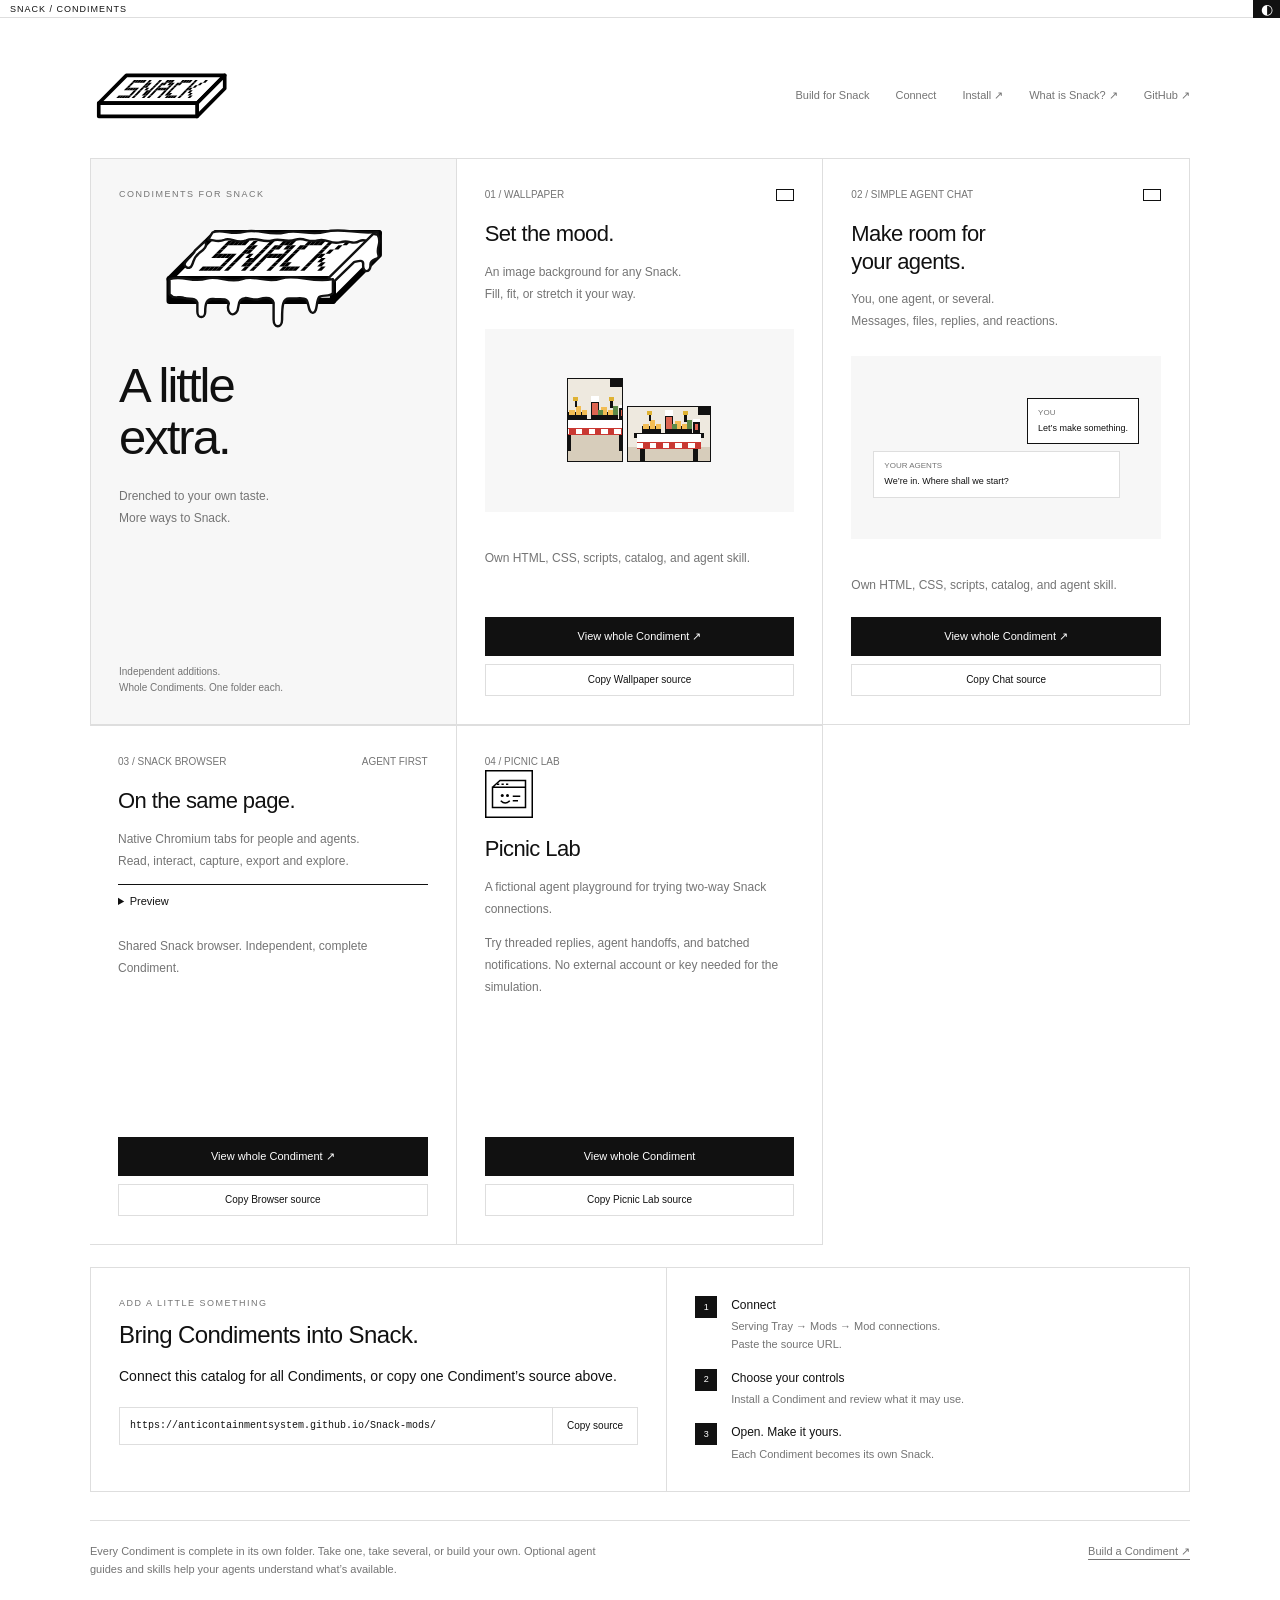
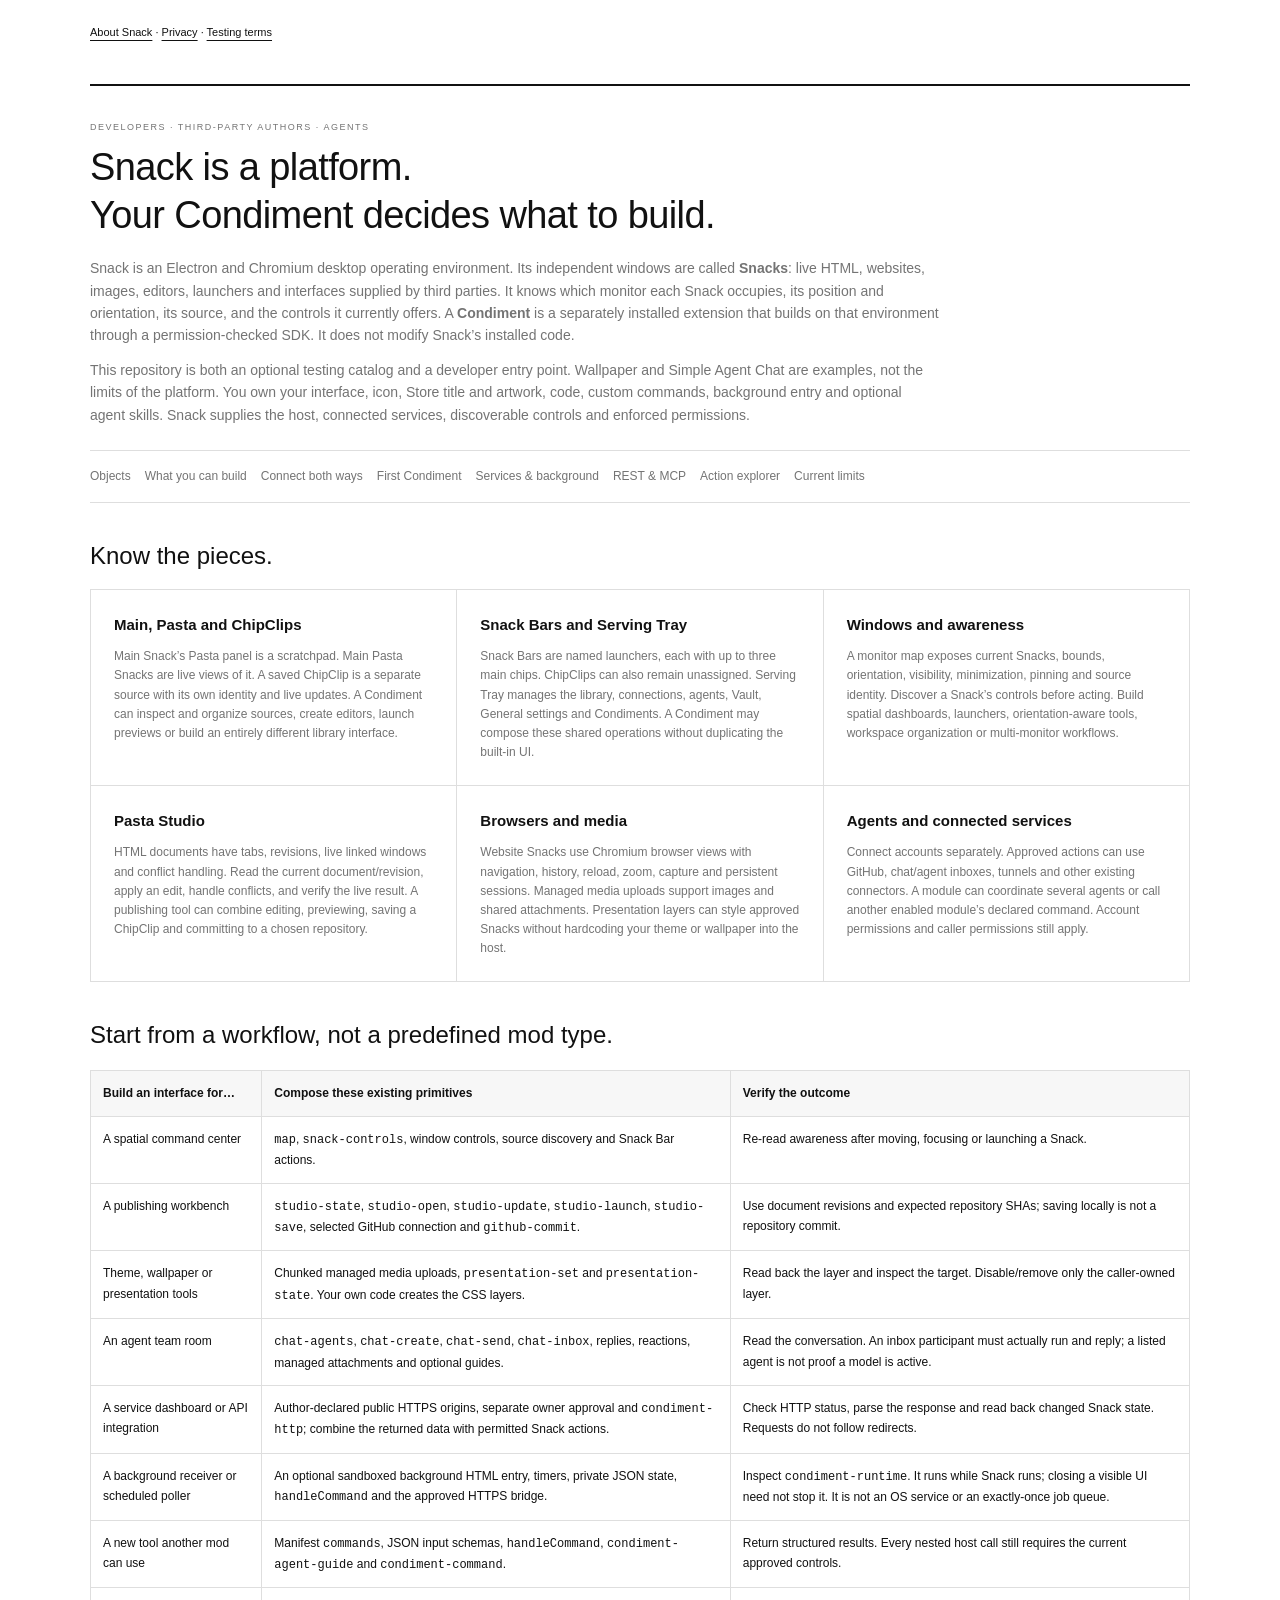
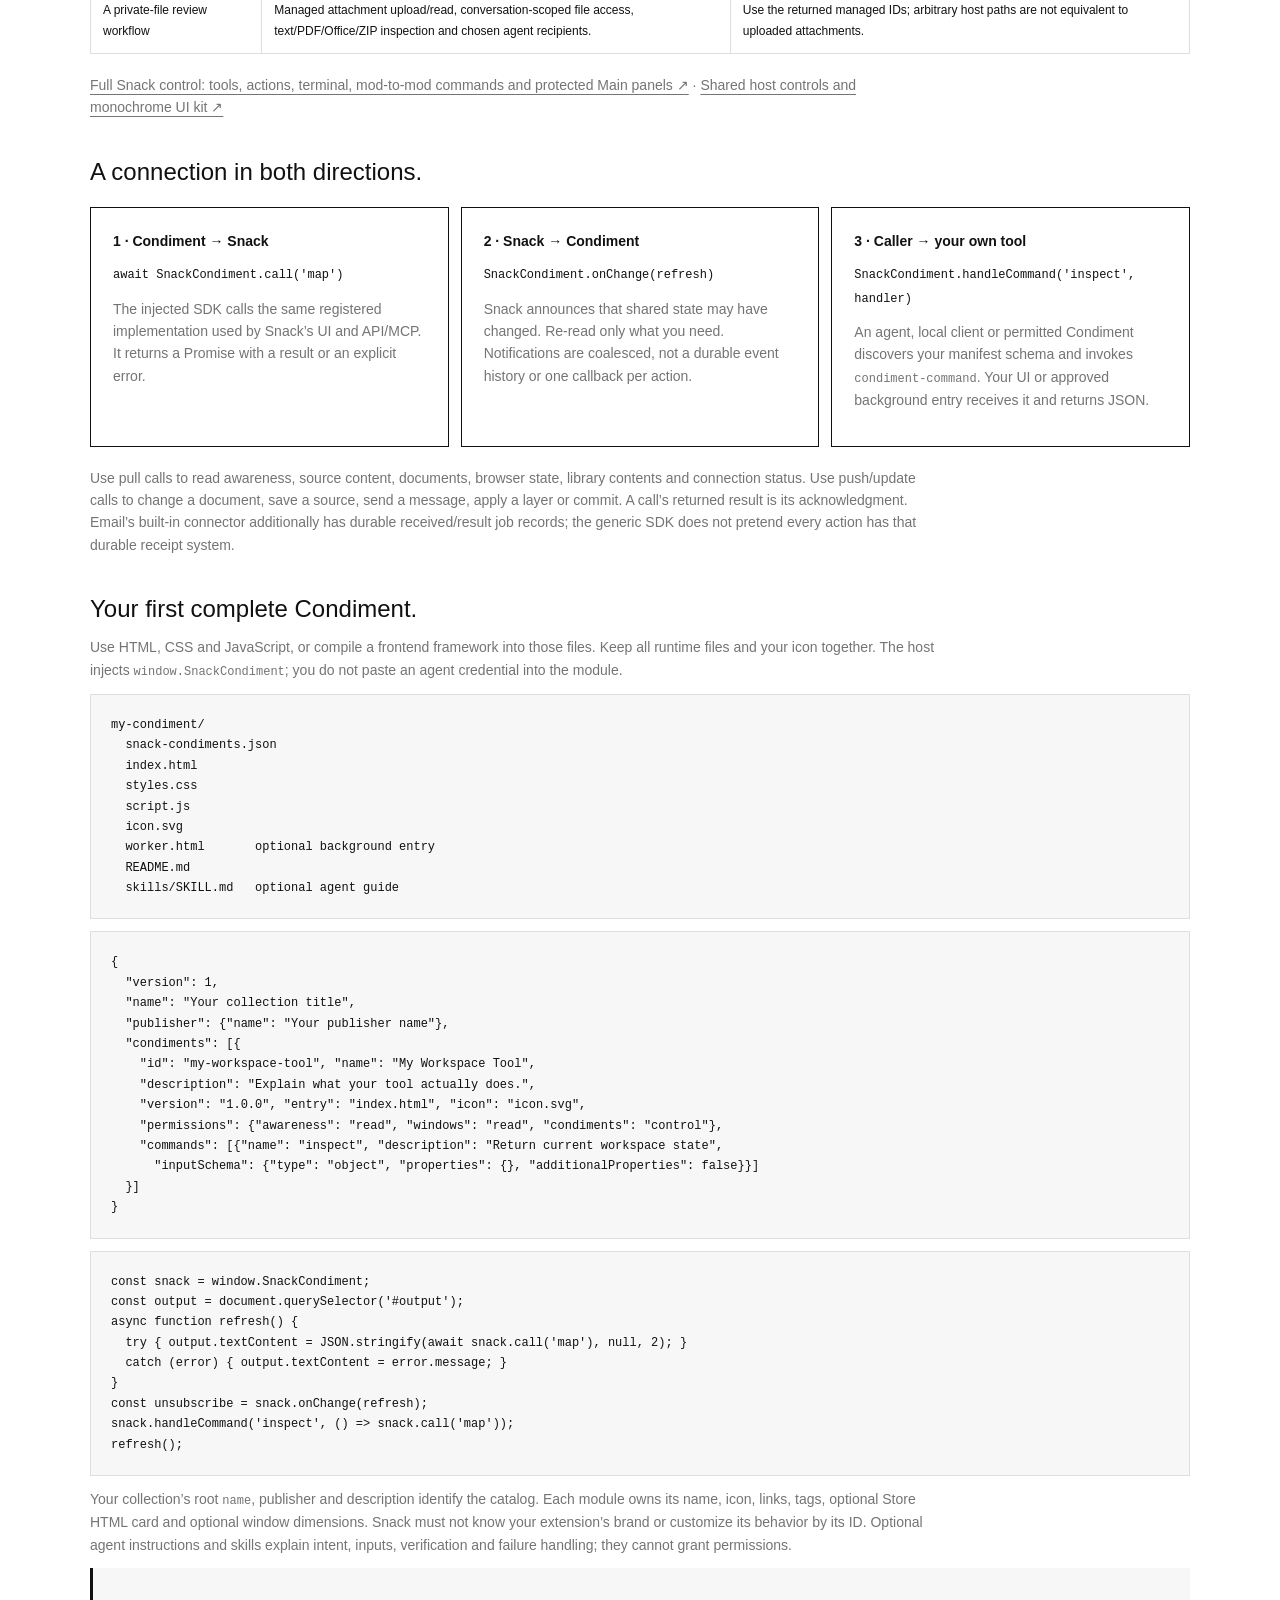
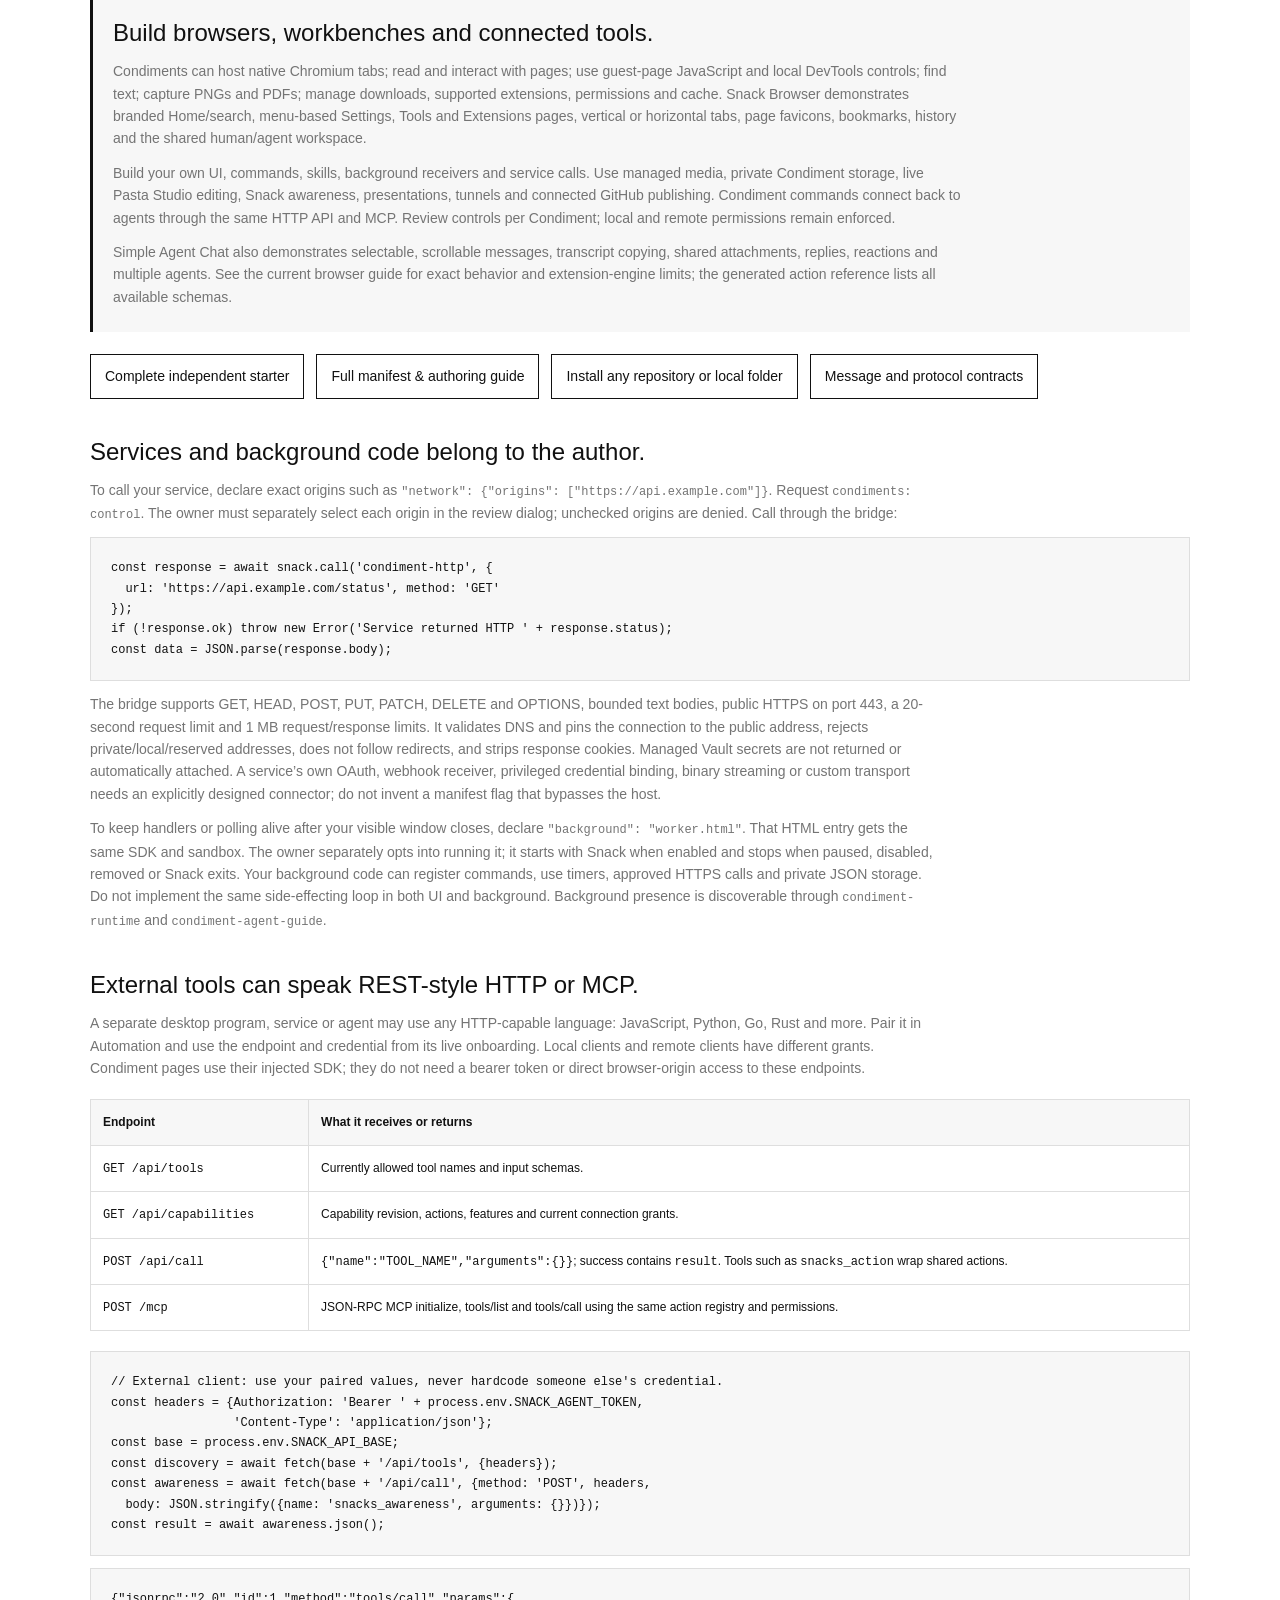
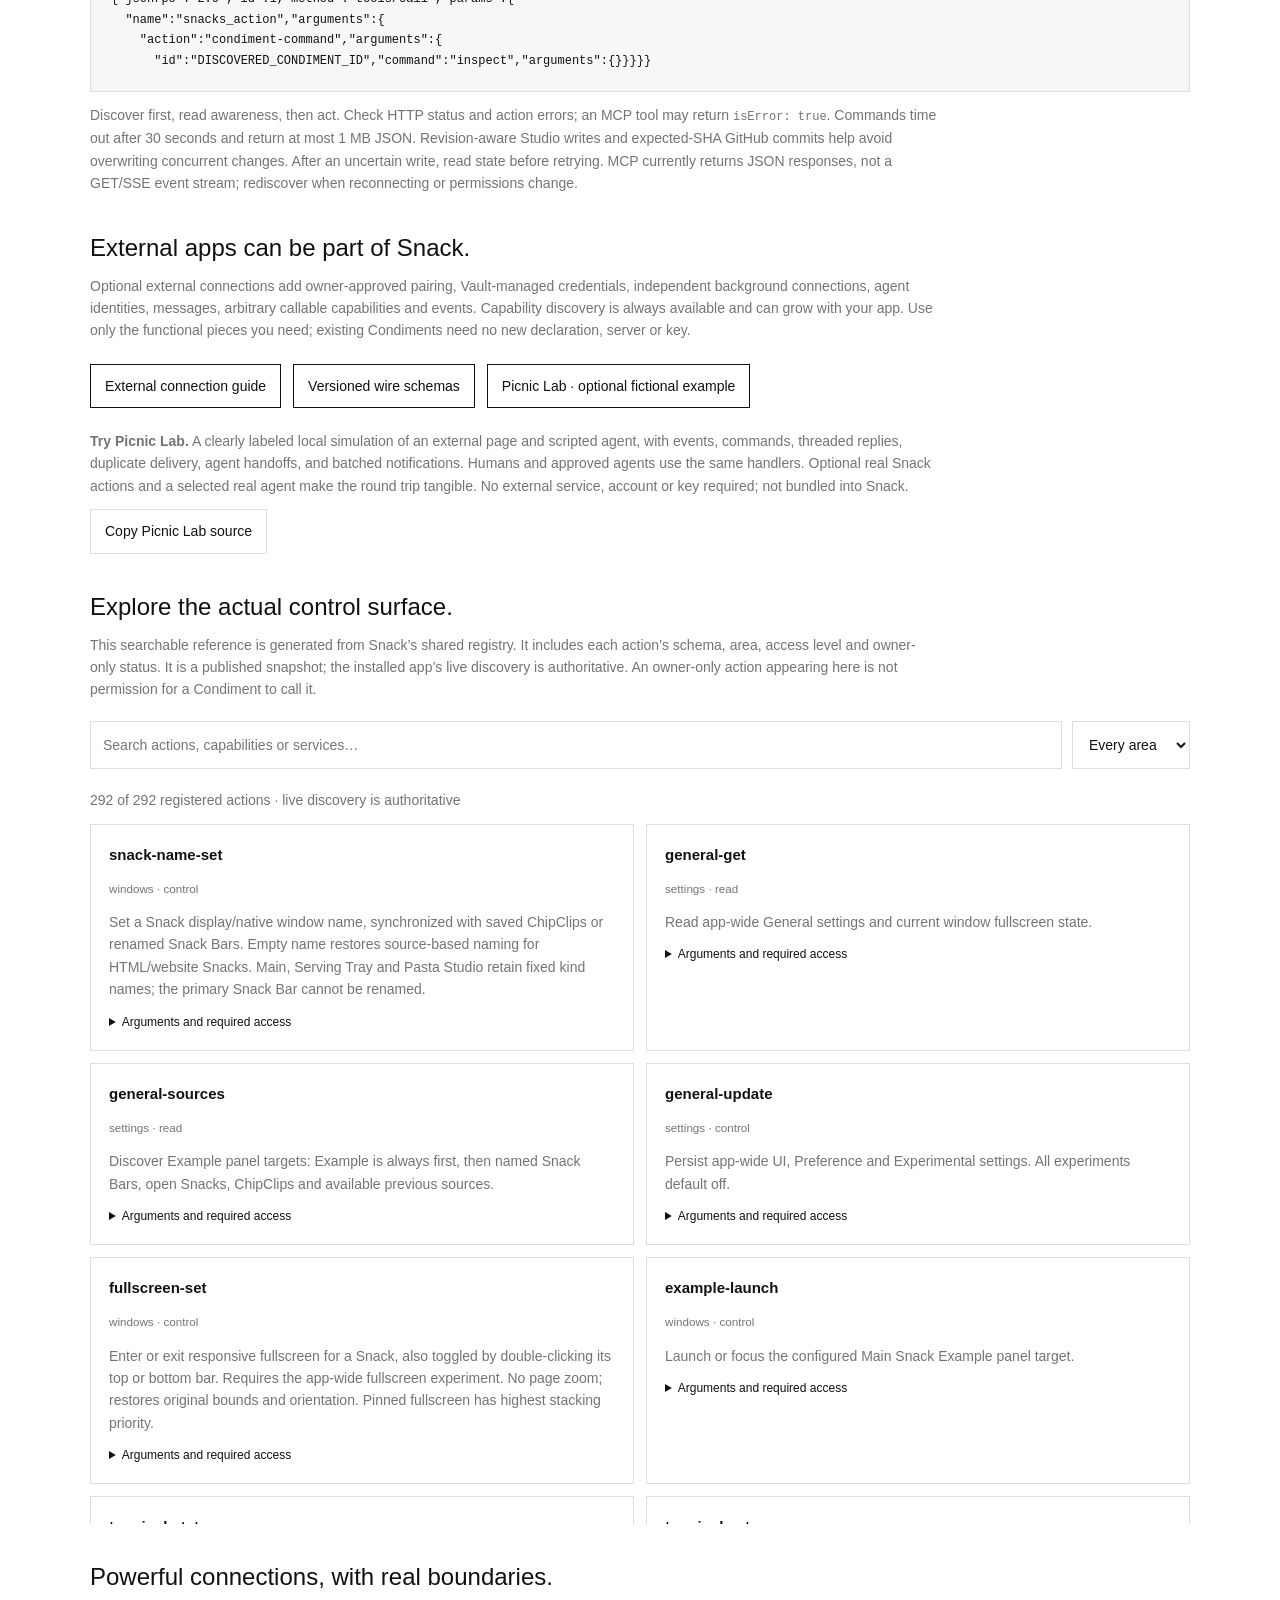
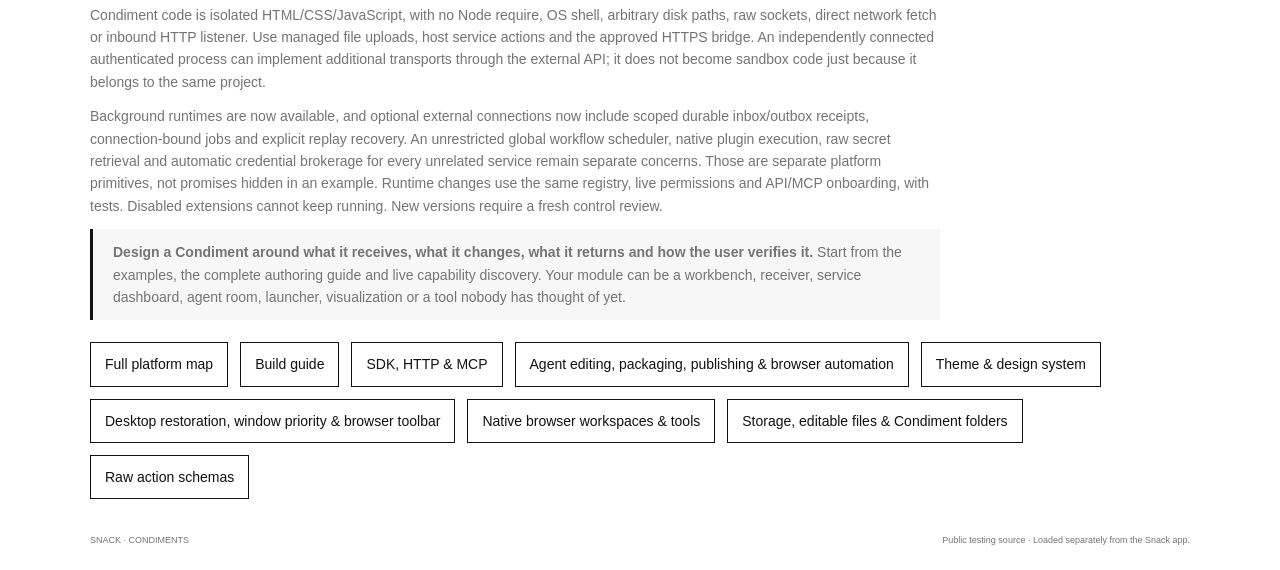
==== commit 753268c8: "Add Picnic Lab to the Condiments catalog page" ====
--- a/index.html
+++ b/index.html
@@ -7,7 +7,7 @@
 .developer-guide{margin-top:42px;border-top:2px solid var(--fg);padding-top:34px}.developer-guide>h2{font-size:38px;margin:10px 0 18px}.developer-guide p{max-width:850px;margin:12px 0;color:var(--muted)}.developer-guide h3{font-size:24px;font-weight:500;margin:38px 0 12px;line-height:1.25}.developer-guide h4{font-size:15px;font-weight:600;margin:0 0 10px}.dev-nav{display:flex;gap:14px;flex-wrap:wrap;padding:16px 0;border-block:1px solid var(--line);margin:24px 0}.dev-nav a{font-size:12px}.dev-cards{display:grid;grid-template-columns:repeat(3,minmax(0,1fr));gap:1px;background:var(--line);border:1px solid var(--line);margin:18px 0}.dev-cards article{background:var(--bg);padding:23px}.dev-cards p{font-size:12px;margin:0}.developer-guide table{border-collapse:collapse;width:100%;font-size:12px;line-height:1.7;margin:20px 0}.developer-guide td,.developer-guide th{text-align:left;border:1px solid var(--line);padding:12px;vertical-align:top}.developer-guide th{background:var(--soft);font-weight:600}.developer-guide pre{white-space:pre-wrap;overflow-wrap:anywhere;background:var(--soft);padding:20px;border:1px solid var(--line);font:12px/1.7 Consolas,monospace}.developer-guide code{font:12px/1.7 Consolas,monospace}.dev-flow{display:grid;grid-template-columns:repeat(3,minmax(0,1fr));gap:12px;margin:20px 0}.dev-flow>div{padding:22px;border:1px solid var(--fg)}.dev-flow strong{display:block;margin-bottom:10px}.dev-note{border-left:3px solid var(--fg);padding:12px 20px;background:var(--soft)}.action-filter{display:flex;gap:10px;margin:20px 0}.action-filter input,.action-filter select{background:var(--bg);color:var(--fg);border:1px solid var(--line);padding:12px;font:inherit;min-width:0}.action-filter input{flex:1}#action-list{display:grid;grid-template-columns:repeat(2,minmax(0,1fr));gap:12px;max-height:700px;overflow:auto}#action-list article{padding:18px;border:1px solid var(--line);min-width:0}#action-list h4{overflow-wrap:anywhere}#action-list small{color:var(--muted)}#action-list pre{max-height:280px;overflow:auto;margin-bottom:0}#action-list details{margin-top:10px;font-size:12px}.dev-links{display:flex;flex-wrap:wrap;gap:12px;margin:22px 0}.dev-links a{border:1px solid var(--fg);padding:10px 14px;text-decoration:none}.dev-links a:hover{background:var(--fg);color:var(--bg)}@media(max-width:750px){.dev-cards,.dev-flow{grid-template-columns:1fr}.developer-guide>h2{font-size:30px}#action-list{grid-template-columns:1fr}.action-filter{flex-direction:column}.developer-guide table{display:block;overflow:auto}.developer-guide pre{font-size:11px}}
 
 .mini-snack:before{background:url(assets/party-snack-table.svg) center/cover no-repeat;opacity:1}.intro .slab{height:115px;transform:rotate(0deg);transition:transform .35s ease}.intro:hover .slab{transform:rotate(-5deg) translateY(-3px)}@media(prefers-reduced-motion:reduce){.intro .slab{transition:none}}
-.browser-preview{margin:12px 0;border-top:1px solid currentColor;padding-top:8px}.browser-preview summary{cursor:pointer;font-size:11px}.browser-preview iframe{margin-top:8px}.browser-tile{min-height:0}</style></head><body><div class="top-bar"><span>SNACK / CONDIMENTS</span><button id="theme" title="Switch to dark mode" aria-label="Switch to dark mode" aria-pressed="false">◐</button></div><main><header class="site-head"><a href="./" aria-label="Snack Condiments home"><img class="wordmark" src="assets/snack.svg" alt="SNACK"></a><nav aria-label="Main navigation"><a href="#developers">Build for Snack</a><a href="#connect">Connect</a><a href="https://github.com/anticontainmentsystem/Snack-mods/blob/main/INSTALL.md">Install ↗</a><a href="https://github.com/anticontainmentsystem/Snack-mods/blob/main/PLATFORM.md">What is Snack? ↗</a><a href="https://github.com/anticontainmentsystem/Snack-mods">GitHub ↗</a></nav></header><section class="board" aria-label="Condiment Store"><article class="tile intro"><div class="eyebrow">CONDIMENTS FOR SNACK</div><img class="slab" src="assets/snack-condiments.svg" alt=""><h1>A little<br>extra.</h1><p>Drenched to your own taste.<br>More ways to Snack.</p><div class="intro-foot">Independent additions.<br>Whole Condiments. One folder each.</div></article><article class="tile"><div class="tile-number"><span>01 / WALLPAPER</span><span class="tiny-shape" aria-hidden="true"></span></div><h2>Set the mood.</h2><p>An image background for any Snack.<br>Fill, fit, or stretch it your way.</p><div class="preview wallpaper-preview" aria-label="Portrait and landscape wallpaper illustration"><div class="mini-snack portrait"></div><div class="mini-snack landscape"></div></div><p class="whole-note">Own HTML, CSS, scripts, catalog, and agent skill.</p><div class="tile-actions"><a class="button" href="https://github.com/anticontainmentsystem/Snack-mods/tree/main/wallpaper">View whole Condiment ↗</a><button class="copy-one" data-copy="https://github.com/anticontainmentsystem/Snack-mods/tree/main/wallpaper">Copy Wallpaper source</button></div></article><article class="tile"><div class="tile-number"><span>02 / SIMPLE AGENT CHAT</span><span class="tiny-shape" aria-hidden="true"></span></div><h2>Make room for<br>your agents.</h2><p>You, one agent, or several.<br>Messages, files, replies, and reactions.</p><div class="preview chat-preview" aria-label="Example conversation illustration"><div class="bubble you"><strong>YOU</strong>Let’s make something.</div><div class="bubble"><strong>YOUR AGENTS</strong>We’re in. Where shall we start?</div></div><p class="whole-note">Own HTML, CSS, scripts, catalog, and agent skill.</p><div class="tile-actions"><a class="button" href="https://github.com/anticontainmentsystem/Snack-mods/tree/main/simple-agent-chat">View whole Condiment ↗</a><button class="copy-one" data-copy="https://github.com/anticontainmentsystem/Snack-mods/tree/main/simple-agent-chat">Copy Chat source</button></div></article><article class="tile browser-tile"><div class="tile-number"><span>03 / SNACK BROWSER</span><span>AGENT FIRST</span></div><h2>On the same page.</h2><p>Native Chromium tabs for people and agents.<br>Read, interact, capture, export and explore.</p><details class="browser-preview"><summary>Preview</summary><iframe class="preview" src="snack-browser/store-card.html" title="Snack Browser preview" style="width:100%;height:230px;border:0;pointer-events:none" loading="lazy"></iframe></details><p class="whole-note">Shared Snack browser. Independent, complete Condiment.</p><div class="tile-actions"><a class="button" href="https://github.com/anticontainmentsystem/Snack-mods/tree/main/snack-browser">View whole Condiment ↗</a><button class="copy-one" data-copy="https://github.com/anticontainmentsystem/Snack-mods/tree/main/snack-browser">Copy Browser source</button></div></article></section><section class="connect" id="connect"><div class="connect-copy"><div class="eyebrow">ADD A LITTLE SOMETHING</div><h2>Bring Condiments into Snack.</h2><p class="muted">Connect this catalog for all three, or copy one Condiment’s source above.</p><div class="source"><code>https://anticontainmentsystem.github.io/Snack-mods/</code><button data-copy="https://anticontainmentsystem.github.io/Snack-mods/">Copy source</button></div><div id="copy-status" role="status" aria-live="polite"></div></div><div class="steps"><div class="step"><span>1</span><div><strong>Connect</strong><p>Serving Tray → Mods → Mod connections.<br>Paste the source URL.</p></div></div><div class="step"><span>2</span><div><strong>Choose your controls</strong><p>Install a Condiment and review what it may use.</p></div></div><div class="step"><span>3</span><div><strong>Open. Make it yours.</strong><p>Each Condiment becomes its own Snack.</p></div></div></div></section><section class="afterword"><p>Every Condiment is complete in its own folder. Take one, take several, or build your own. Optional agent guides and skills help your agents understand what’s available.</p><a href="https://github.com/anticontainmentsystem/Snack-mods/blob/main/BUILDING.md">Build a Condiment ↗</a></section><p style="margin-top:24px;font-size:11px"><a href="snack.html">About Snack</a> · <a href="privacy.html">Privacy</a> · <a href="terms.html">Testing terms</a></p>
+.browser-preview{margin:12px 0;border-top:1px solid currentColor;padding-top:8px}.browser-preview summary{cursor:pointer;font-size:11px}.browser-preview iframe{margin-top:8px}.browser-tile{min-height:0}</style></head><body><div class="top-bar"><span>SNACK / CONDIMENTS</span><button id="theme" title="Switch to dark mode" aria-label="Switch to dark mode" aria-pressed="false">◐</button></div><main><header class="site-head"><a href="./" aria-label="Snack Condiments home"><img class="wordmark" src="assets/snack.svg" alt="SNACK"></a><nav aria-label="Main navigation"><a href="#developers">Build for Snack</a><a href="#connect">Connect</a><a href="https://github.com/anticontainmentsystem/Snack-mods/blob/main/INSTALL.md">Install ↗</a><a href="https://github.com/anticontainmentsystem/Snack-mods/blob/main/PLATFORM.md">What is Snack? ↗</a><a href="https://github.com/anticontainmentsystem/Snack-mods">GitHub ↗</a></nav></header><section class="board" aria-label="Condiment Store"><article class="tile intro"><div class="eyebrow">CONDIMENTS FOR SNACK</div><img class="slab" src="assets/snack-condiments.svg" alt=""><h1>A little<br>extra.</h1><p>Drenched to your own taste.<br>More ways to Snack.</p><div class="intro-foot">Independent additions.<br>Whole Condiments. One folder each.</div></article><article class="tile"><div class="tile-number"><span>01 / WALLPAPER</span><span class="tiny-shape" aria-hidden="true"></span></div><h2>Set the mood.</h2><p>An image background for any Snack.<br>Fill, fit, or stretch it your way.</p><div class="preview wallpaper-preview" aria-label="Portrait and landscape wallpaper illustration"><div class="mini-snack portrait"></div><div class="mini-snack landscape"></div></div><p class="whole-note">Own HTML, CSS, scripts, catalog, and agent skill.</p><div class="tile-actions"><a class="button" href="https://github.com/anticontainmentsystem/Snack-mods/tree/main/wallpaper">View whole Condiment ↗</a><button class="copy-one" data-copy="https://github.com/anticontainmentsystem/Snack-mods/tree/main/wallpaper">Copy Wallpaper source</button></div></article><article class="tile"><div class="tile-number"><span>02 / SIMPLE AGENT CHAT</span><span class="tiny-shape" aria-hidden="true"></span></div><h2>Make room for<br>your agents.</h2><p>You, one agent, or several.<br>Messages, files, replies, and reactions.</p><div class="preview chat-preview" aria-label="Example conversation illustration"><div class="bubble you"><strong>YOU</strong>Let’s make something.</div><div class="bubble"><strong>YOUR AGENTS</strong>We’re in. Where shall we start?</div></div><p class="whole-note">Own HTML, CSS, scripts, catalog, and agent skill.</p><div class="tile-actions"><a class="button" href="https://github.com/anticontainmentsystem/Snack-mods/tree/main/simple-agent-chat">View whole Condiment ↗</a><button class="copy-one" data-copy="https://github.com/anticontainmentsystem/Snack-mods/tree/main/simple-agent-chat">Copy Chat source</button></div></article><article class="tile browser-tile"><div class="tile-number"><span>03 / SNACK BROWSER</span><span>AGENT FIRST</span></div><h2>On the same page.</h2><p>Native Chromium tabs for people and agents.<br>Read, interact, capture, export and explore.</p><details class="browser-preview"><summary>Preview</summary><iframe class="preview" src="snack-browser/store-card.html" title="Snack Browser preview" style="width:100%;height:230px;border:0;pointer-events:none" loading="lazy"></iframe></details><p class="whole-note">Shared Snack browser. Independent, complete Condiment.</p><div class="tile-actions"><a class="button" href="https://github.com/anticontainmentsystem/Snack-mods/tree/main/snack-browser">View whole Condiment ↗</a><button class="copy-one" data-copy="https://github.com/anticontainmentsystem/Snack-mods/tree/main/snack-browser">Copy Browser source</button></div></article><article class="tile" id="picnic-lab"><div class="tile-number"><span>04 / PICNIC LAB</span></div><img src="picnic-lab/icon.svg" alt="" width="48" height="48"><h2>Picnic Lab</h2><p>A fictional agent playground for trying two-way Snack connections.</p><p class="whole-note">Try threaded replies, agent handoffs, and batched notifications. No external account or key needed for the simulation.</p><div class="tile-actions"><a class="button" href="https://github.com/anticontainmentsystem/Snack-mods/tree/main/picnic-lab">View whole Condiment</a><button class="copy-one" data-copy="https://github.com/anticontainmentsystem/Snack-mods/tree/main/picnic-lab">Copy Picnic Lab source</button></div></article></section><section class="connect" id="connect"><div class="connect-copy"><div class="eyebrow">ADD A LITTLE SOMETHING</div><h2>Bring Condiments into Snack.</h2><p class="muted">Connect this catalog for all Condiments, or copy one Condiment’s source above.</p><div class="source"><code>https://anticontainmentsystem.github.io/Snack-mods/</code><button data-copy="https://anticontainmentsystem.github.io/Snack-mods/">Copy source</button></div><div id="copy-status" role="status" aria-live="polite"></div></div><div class="steps"><div class="step"><span>1</span><div><strong>Connect</strong><p>Serving Tray → Mods → Mod connections.<br>Paste the source URL.</p></div></div><div class="step"><span>2</span><div><strong>Choose your controls</strong><p>Install a Condiment and review what it may use.</p></div></div><div class="step"><span>3</span><div><strong>Open. Make it yours.</strong><p>Each Condiment becomes its own Snack.</p></div></div></div></section><section class="afterword"><p>Every Condiment is complete in its own folder. Take one, take several, or build your own. Optional agent guides and skills help your agents understand what’s available.</p><a href="https://github.com/anticontainmentsystem/Snack-mods/blob/main/BUILDING.md">Build a Condiment ↗</a></section><p style="margin-top:24px;font-size:11px"><a href="snack.html">About Snack</a> · <a href="privacy.html">Privacy</a> · <a href="terms.html">Testing terms</a></p>
 <section id="developers" class="developer-guide" aria-label="Build for the Snack platform">
 <div class="eyebrow">DEVELOPERS · THIRD-PARTY AUTHORS · AGENTS</div><h2>Snack is a platform.<br>Your Condiment decides what to build.</h2>
 <p>Snack is an Electron and Chromium desktop operating environment. Its independent windows are called <strong>Snacks</strong>: live HTML, websites, images, editors, launchers and interfaces supplied by third parties. It knows which monitor each Snack occupies, its position and orientation, its source, and the controls it currently offers. A <strong>Condiment</strong> is a separately installed extension that builds on that environment through a permission-checked SDK. It does not modify Snack’s installed code.</p>
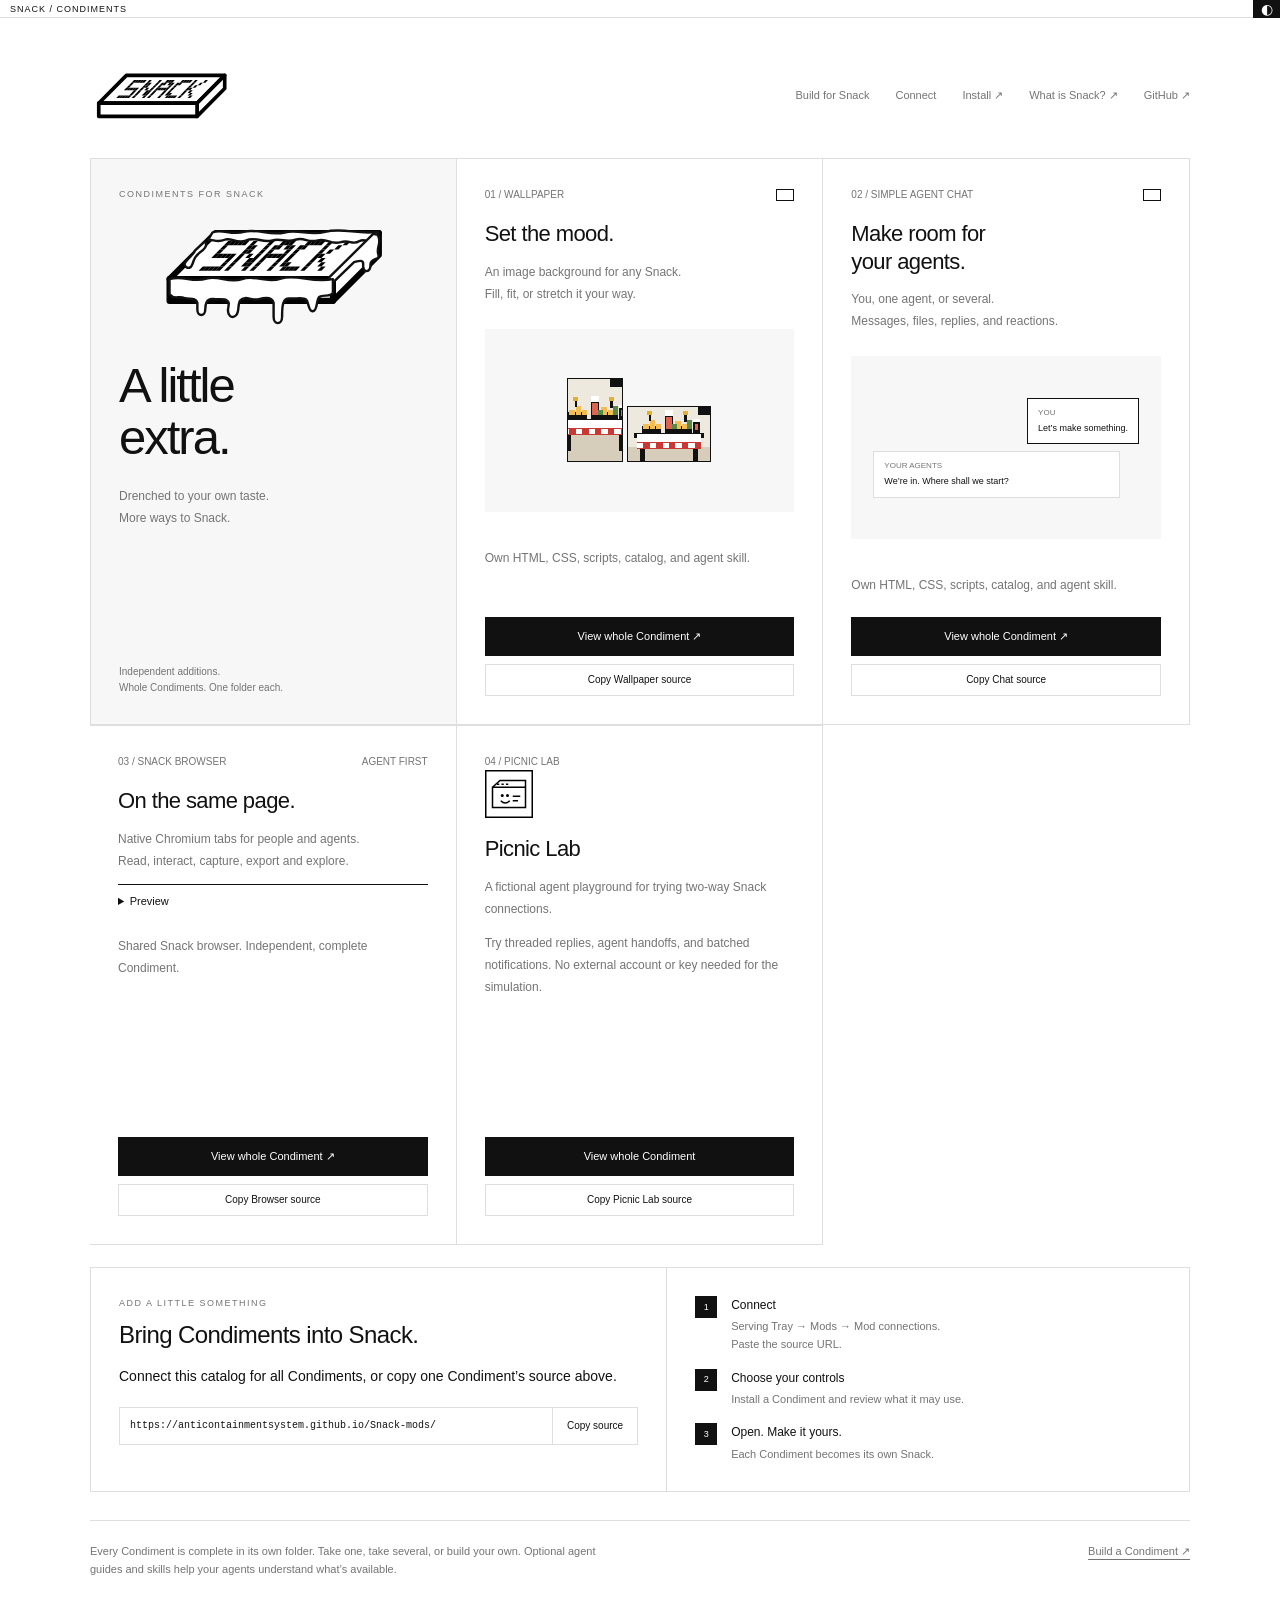
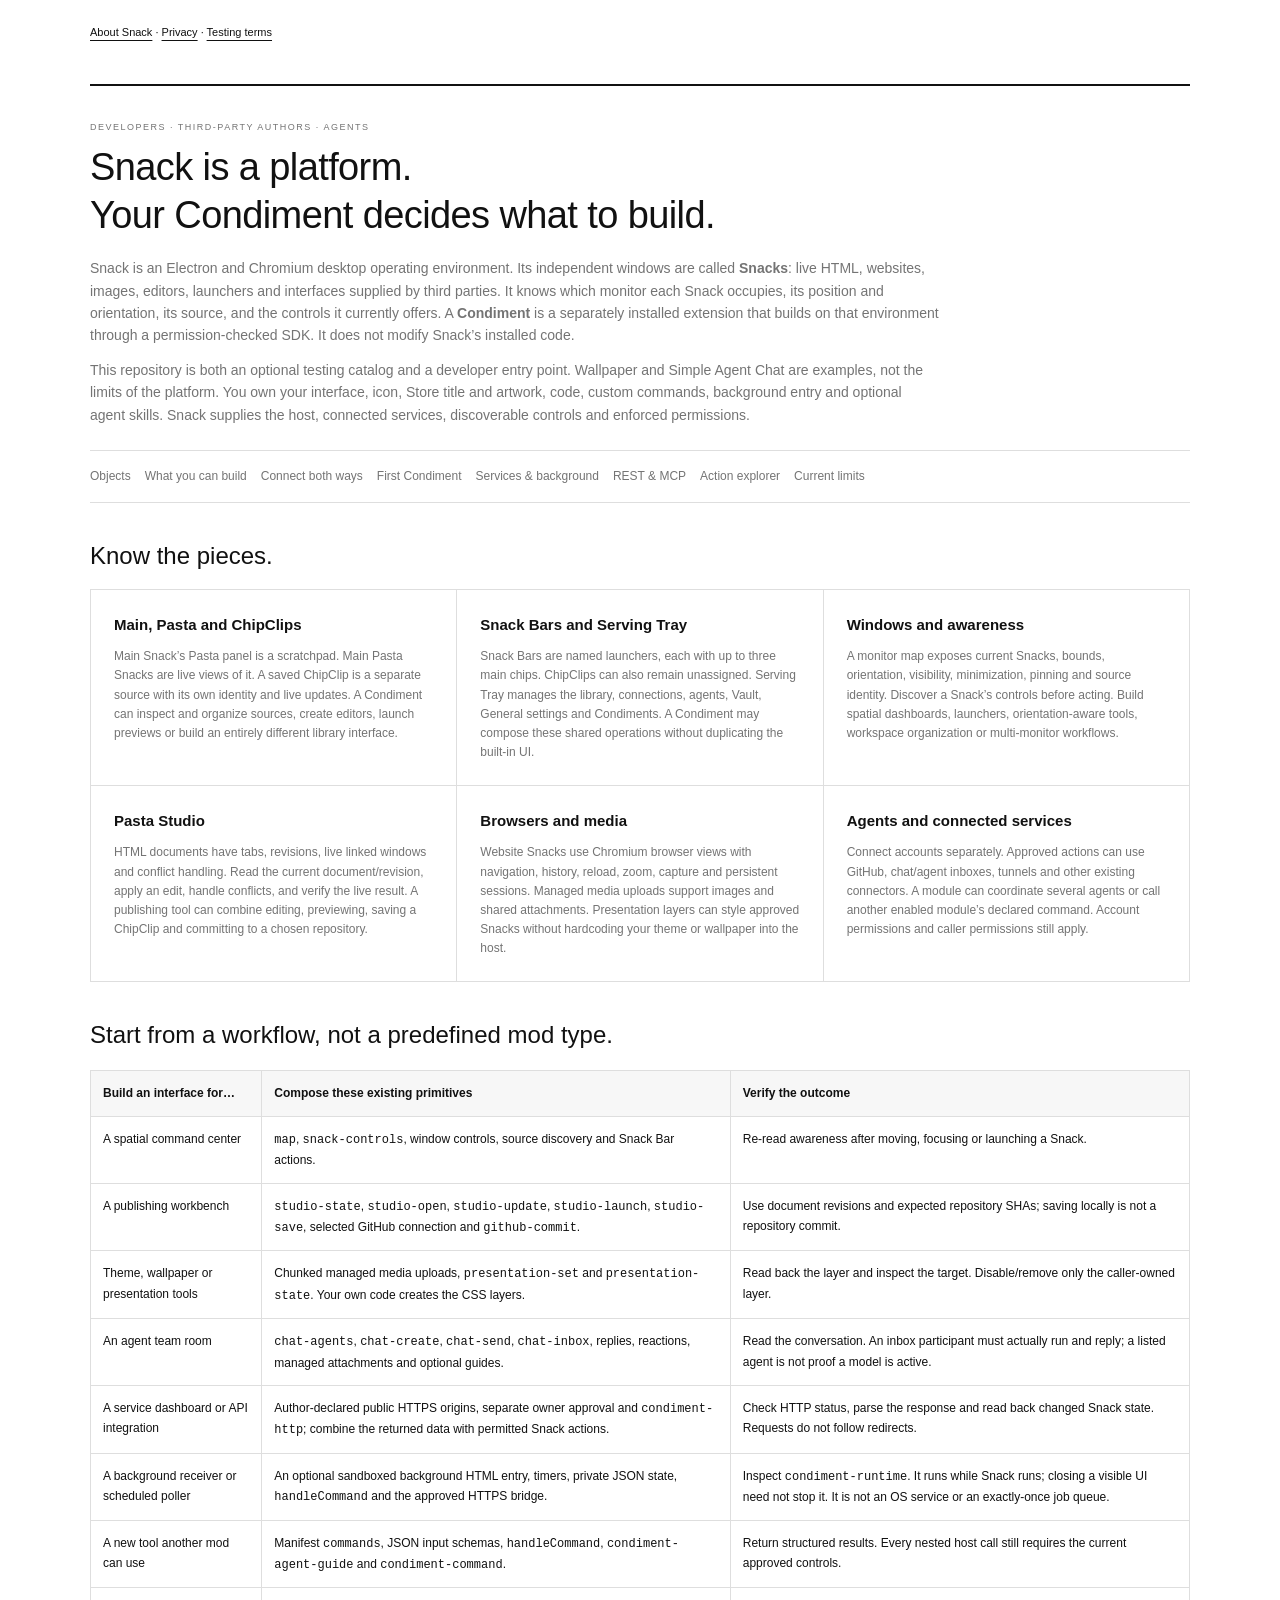
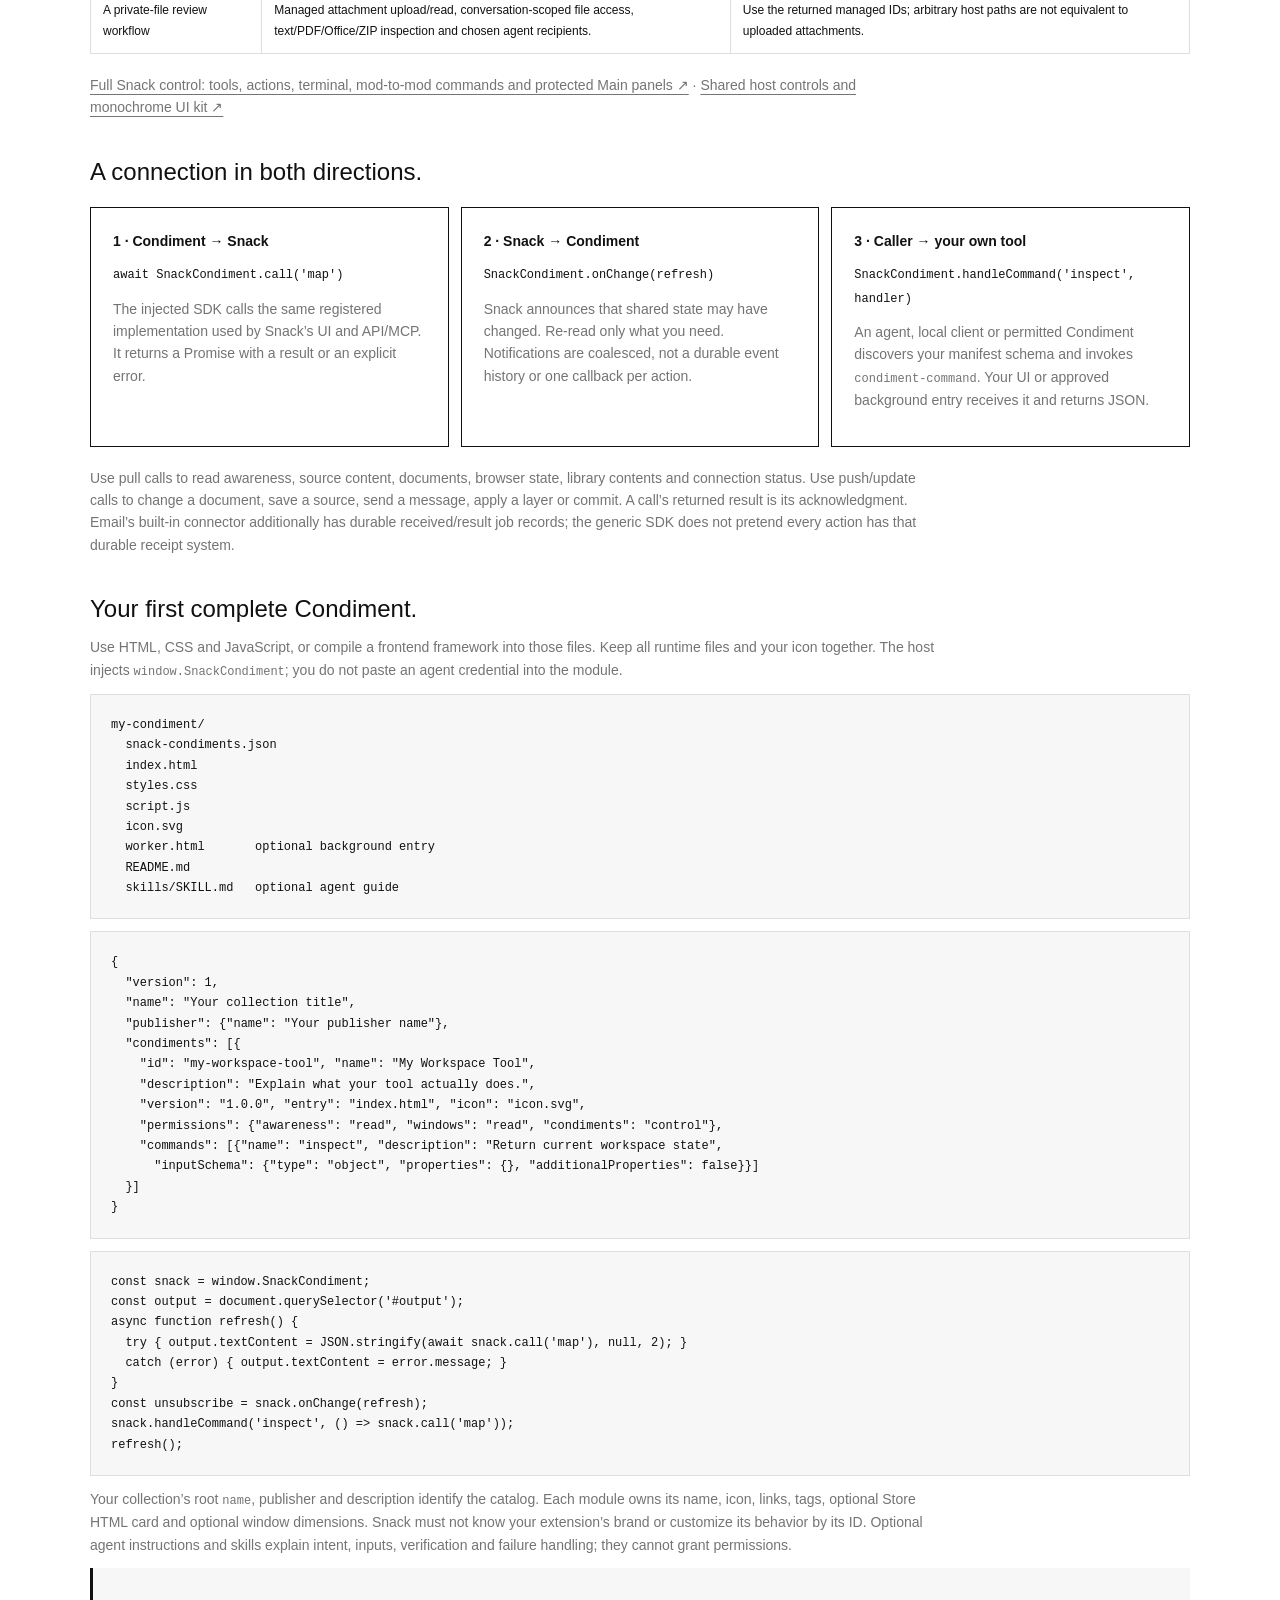
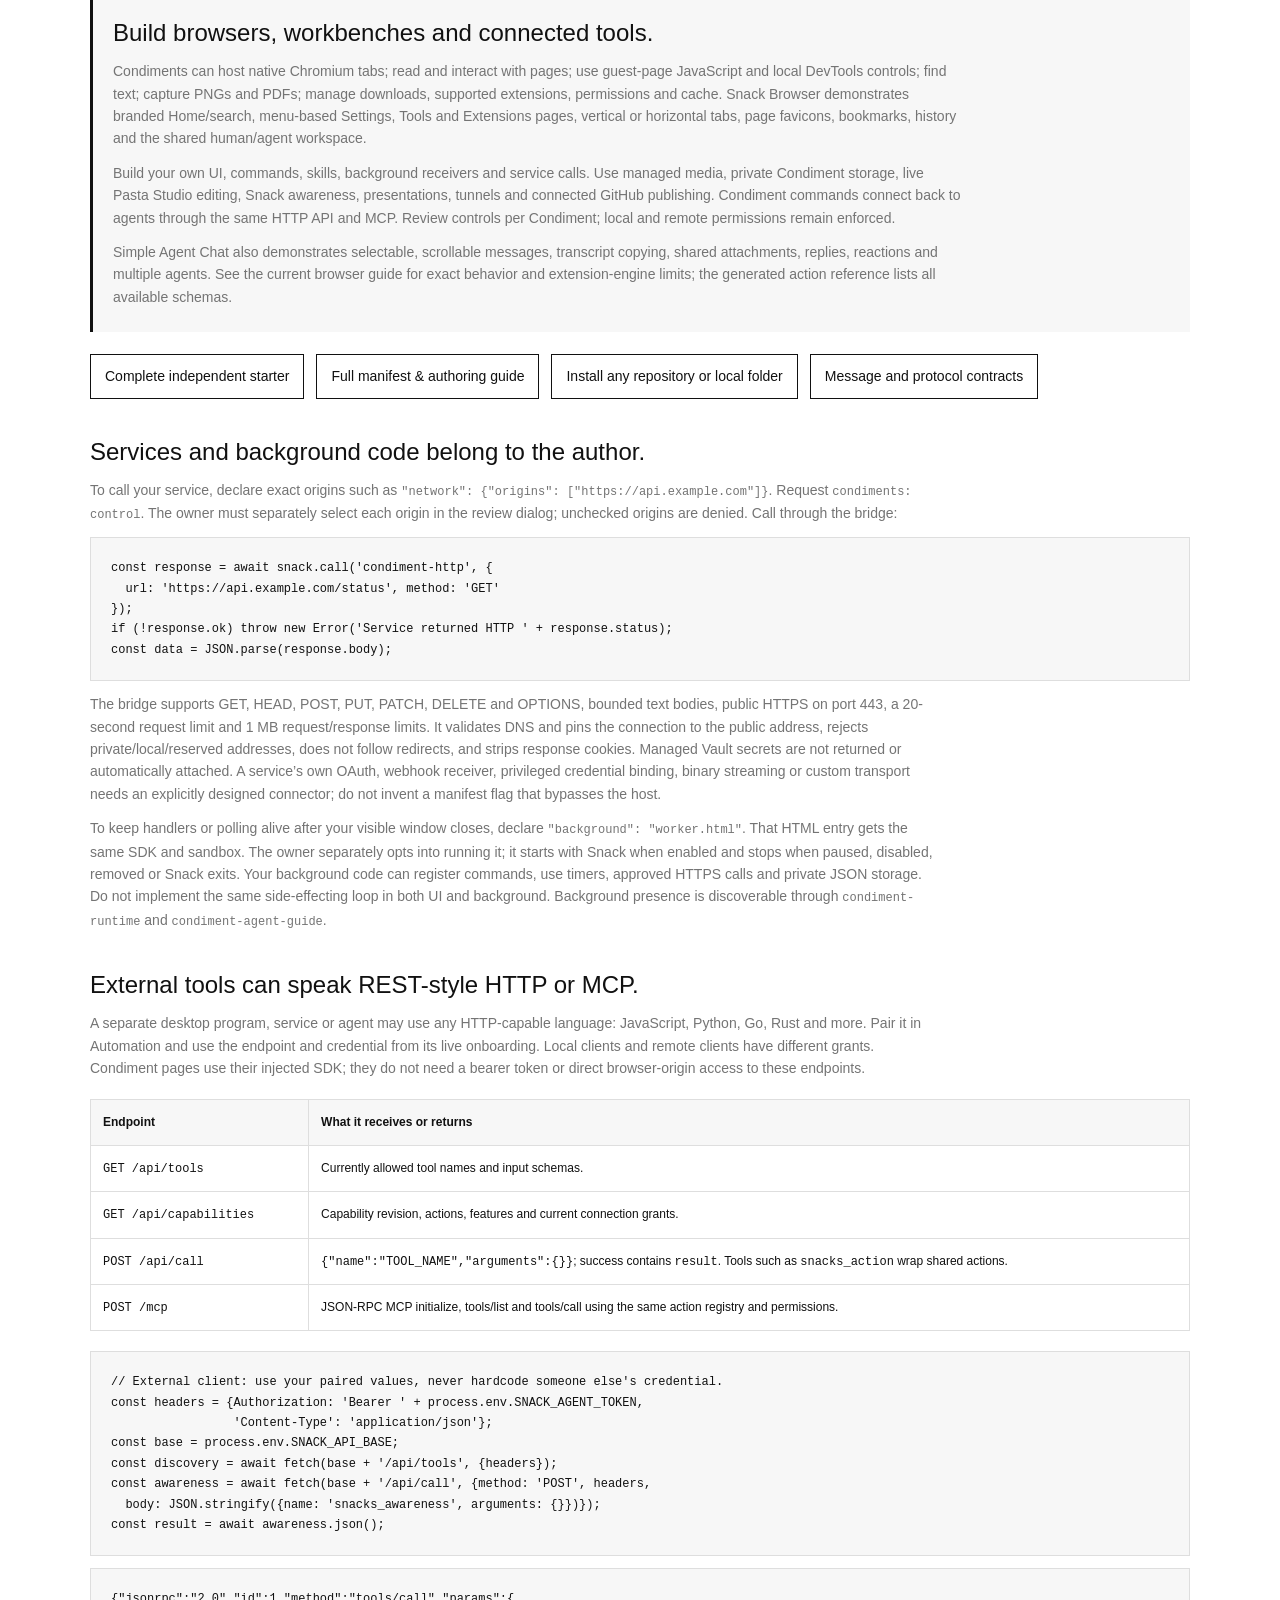
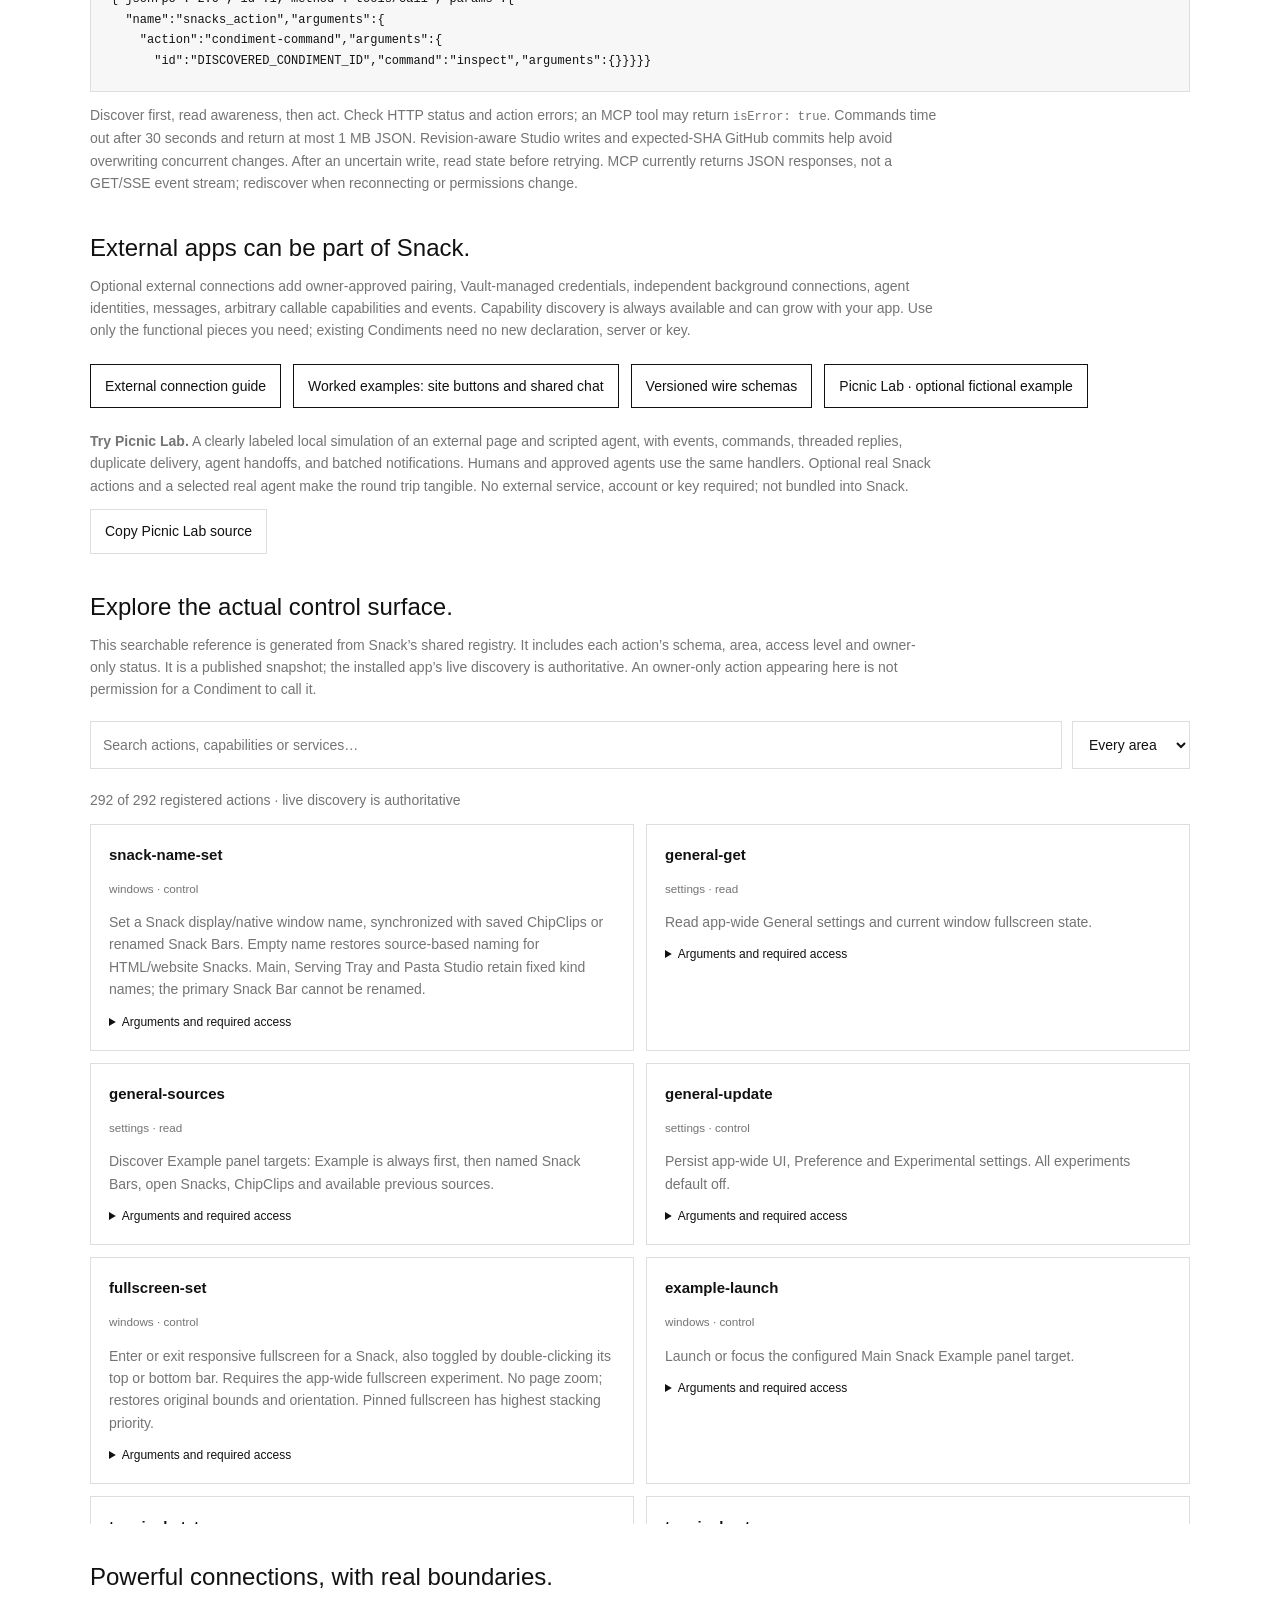
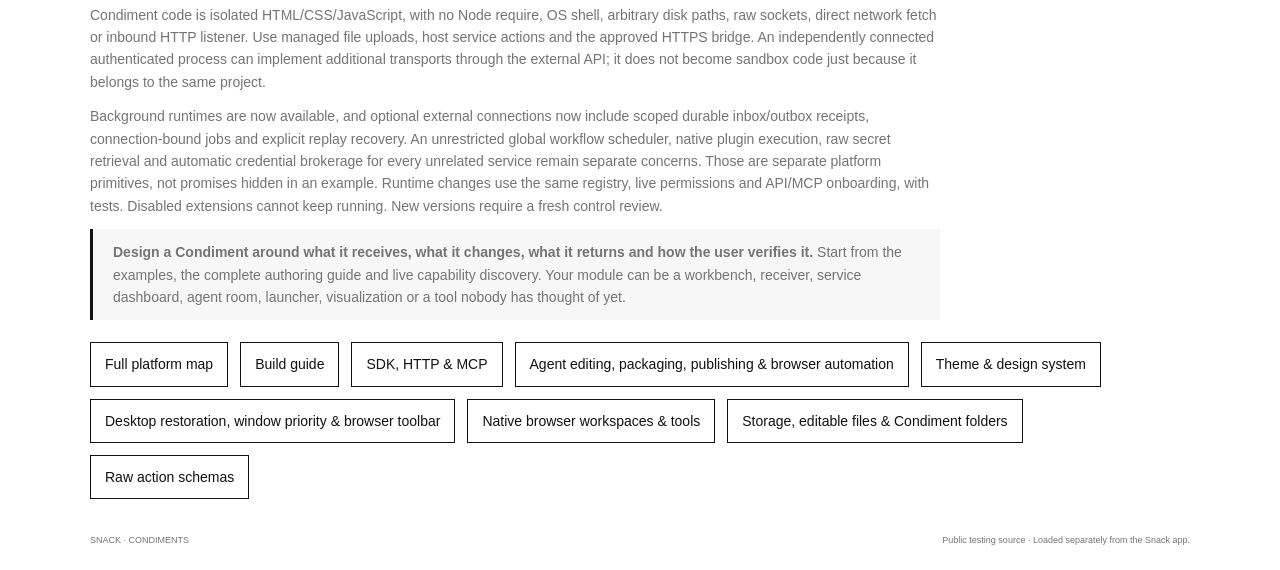
==== commit 6423d4ed: "Add worked examples for site controls and shared agent chat" ====
--- a/index.html
+++ b/index.html
@@ -90,7 +90,7 @@
     "action":"condiment-command","arguments":{
       "id":"DISCOVERED_CONDIMENT_ID","command":"inspect","arguments":{}}}}}</code></pre>
 <p>Discover first, read awareness, then act. Check HTTP status and action errors; an MCP tool may return <code>isError: true</code>. Commands time out after 30 seconds and return at most 1 MB JSON. Revision-aware Studio writes and expected-SHA GitHub commits help avoid overwriting concurrent changes. After an uncertain write, read state before retrying. MCP currently returns JSON responses, not a GET/SSE event stream; rediscover when reconnecting or permissions change.</p>
-<h3 id="dev-external">External apps can be part of Snack.</h3><p>Optional external connections add owner-approved pairing, Vault-managed credentials, independent background connections, agent identities, messages, arbitrary callable capabilities and events. Capability discovery is always available and can grow with your app. Use only the functional pieces you need; existing Condiments need no new declaration, server or key.</p><div class="dev-links"><a href="https://github.com/anticontainmentsystem/Snack-mods/blob/main/EXTERNAL-CONNECTIONS.md">External connection guide</a><a href="protocol/external-v1/README.md">Versioned wire schemas</a><a href="https://github.com/anticontainmentsystem/Snack-mods/tree/main/picnic-lab">Picnic Lab · optional fictional example</a></div><p><strong>Try Picnic Lab.</strong> A clearly labeled local simulation of an external page and scripted agent, with events, commands, threaded replies, duplicate delivery, agent handoffs, and batched notifications. Humans and approved agents use the same handlers. Optional real Snack actions and a selected real agent make the round trip tangible. No external service, account or key required; not bundled into Snack.</p><button data-copy="https://github.com/anticontainmentsystem/Snack-mods/tree/main/picnic-lab">Copy Picnic Lab source</button><h3 id="dev-actions">Explore the actual control surface.</h3>
+<h3 id="dev-external">External apps can be part of Snack.</h3><p>Optional external connections add owner-approved pairing, Vault-managed credentials, independent background connections, agent identities, messages, arbitrary callable capabilities and events. Capability discovery is always available and can grow with your app. Use only the functional pieces you need; existing Condiments need no new declaration, server or key.</p><div class="dev-links"><a href="https://github.com/anticontainmentsystem/Snack-mods/blob/main/EXTERNAL-CONNECTIONS.md">External connection guide</a><a href="https://github.com/anticontainmentsystem/Snack-mods/blob/main/EXTERNAL-CONNECTIONS.md#worked-examples">Worked examples: site buttons and shared chat</a><a href="protocol/external-v1/README.md">Versioned wire schemas</a><a href="https://github.com/anticontainmentsystem/Snack-mods/tree/main/picnic-lab">Picnic Lab · optional fictional example</a></div><p><strong>Try Picnic Lab.</strong> A clearly labeled local simulation of an external page and scripted agent, with events, commands, threaded replies, duplicate delivery, agent handoffs, and batched notifications. Humans and approved agents use the same handlers. Optional real Snack actions and a selected real agent make the round trip tangible. No external service, account or key required; not bundled into Snack.</p><button data-copy="https://github.com/anticontainmentsystem/Snack-mods/tree/main/picnic-lab">Copy Picnic Lab source</button><h3 id="dev-actions">Explore the actual control surface.</h3>
 <p>This searchable reference is generated from Snack’s shared registry. It includes each action’s schema, area, access level and owner-only status. It is a published snapshot; the installed app’s live discovery is authoritative. An owner-only action appearing here is not permission for a Condiment to call it.</p>
 <div class="action-filter"><input id="action-search" type="search" aria-label="Search Snack actions" placeholder="Search actions, capabilities or services…"><select id="action-area" aria-label="Filter actions by area"><option value="">Every area</option></select></div><p id="action-count" role="status">Loading generated reference…</p><div id="action-list"></div>
 <h3 id="dev-limits">Powerful connections, with real boundaries.</h3>
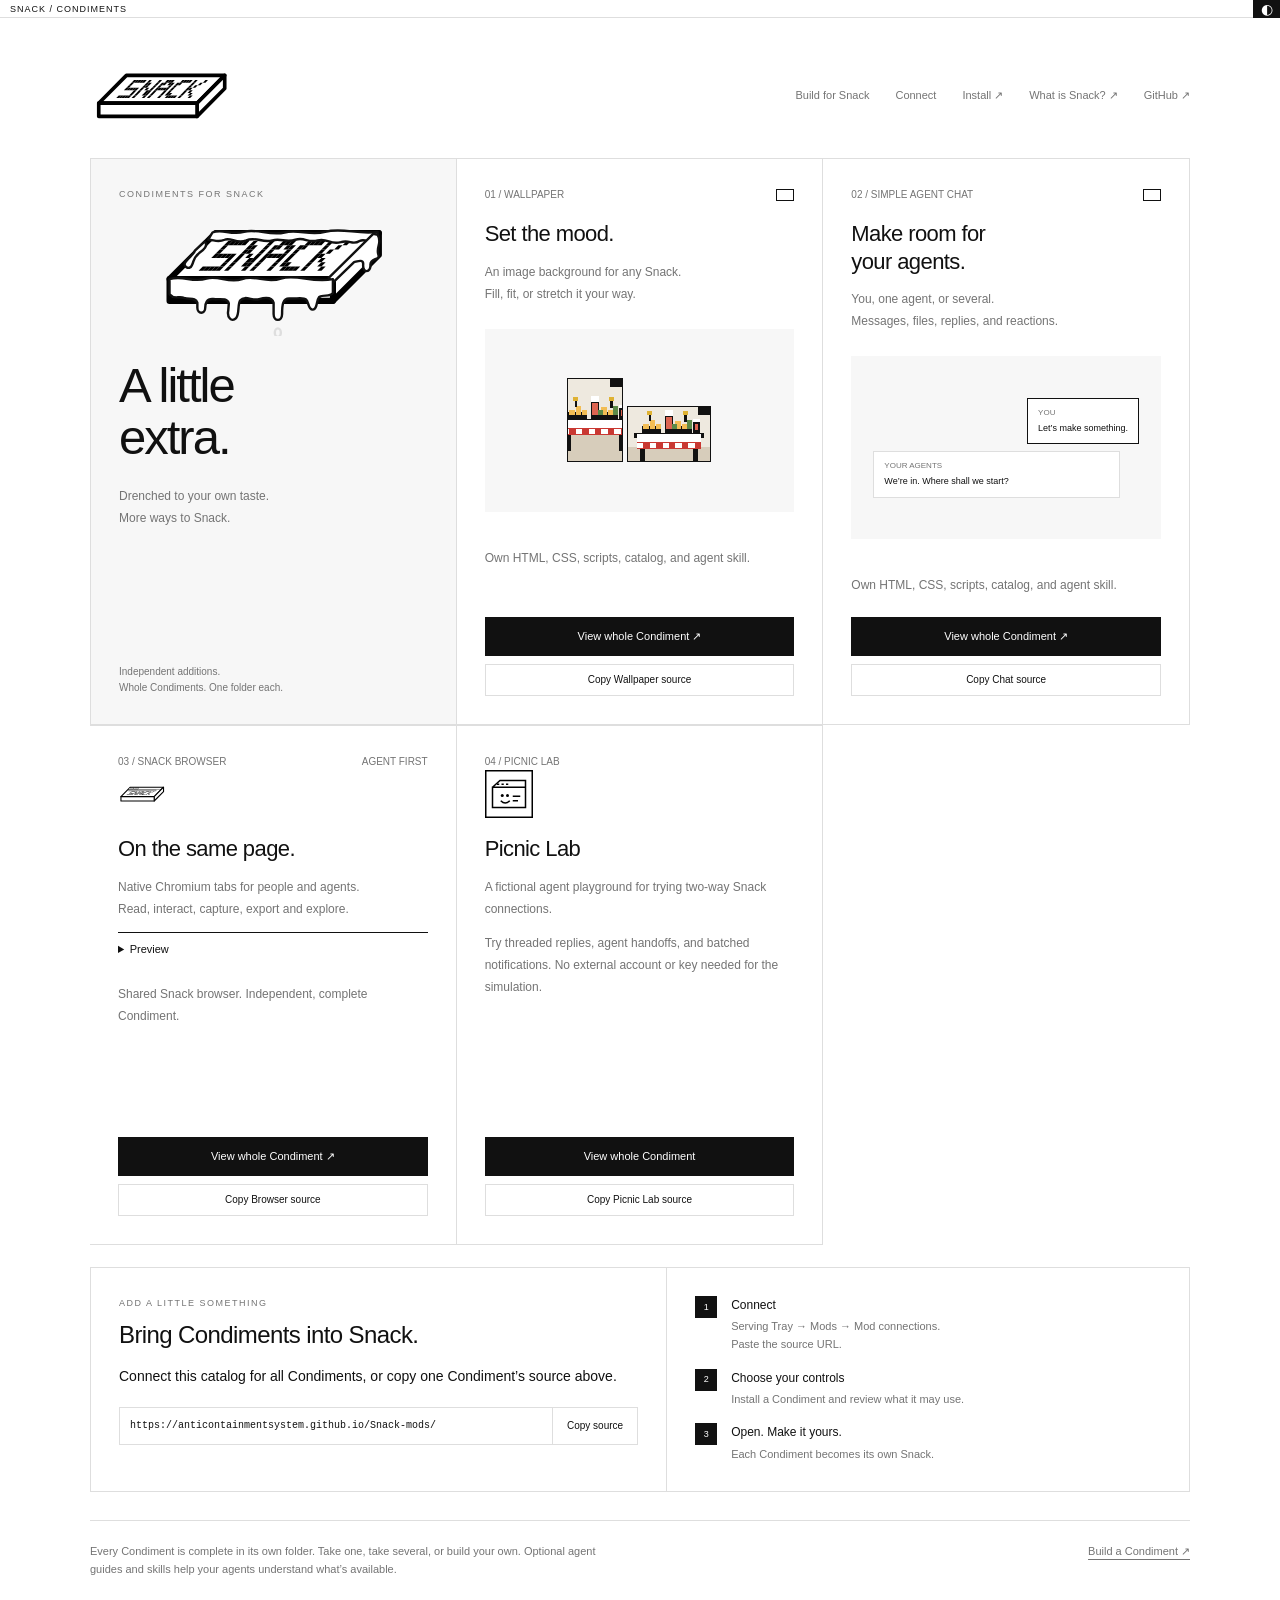
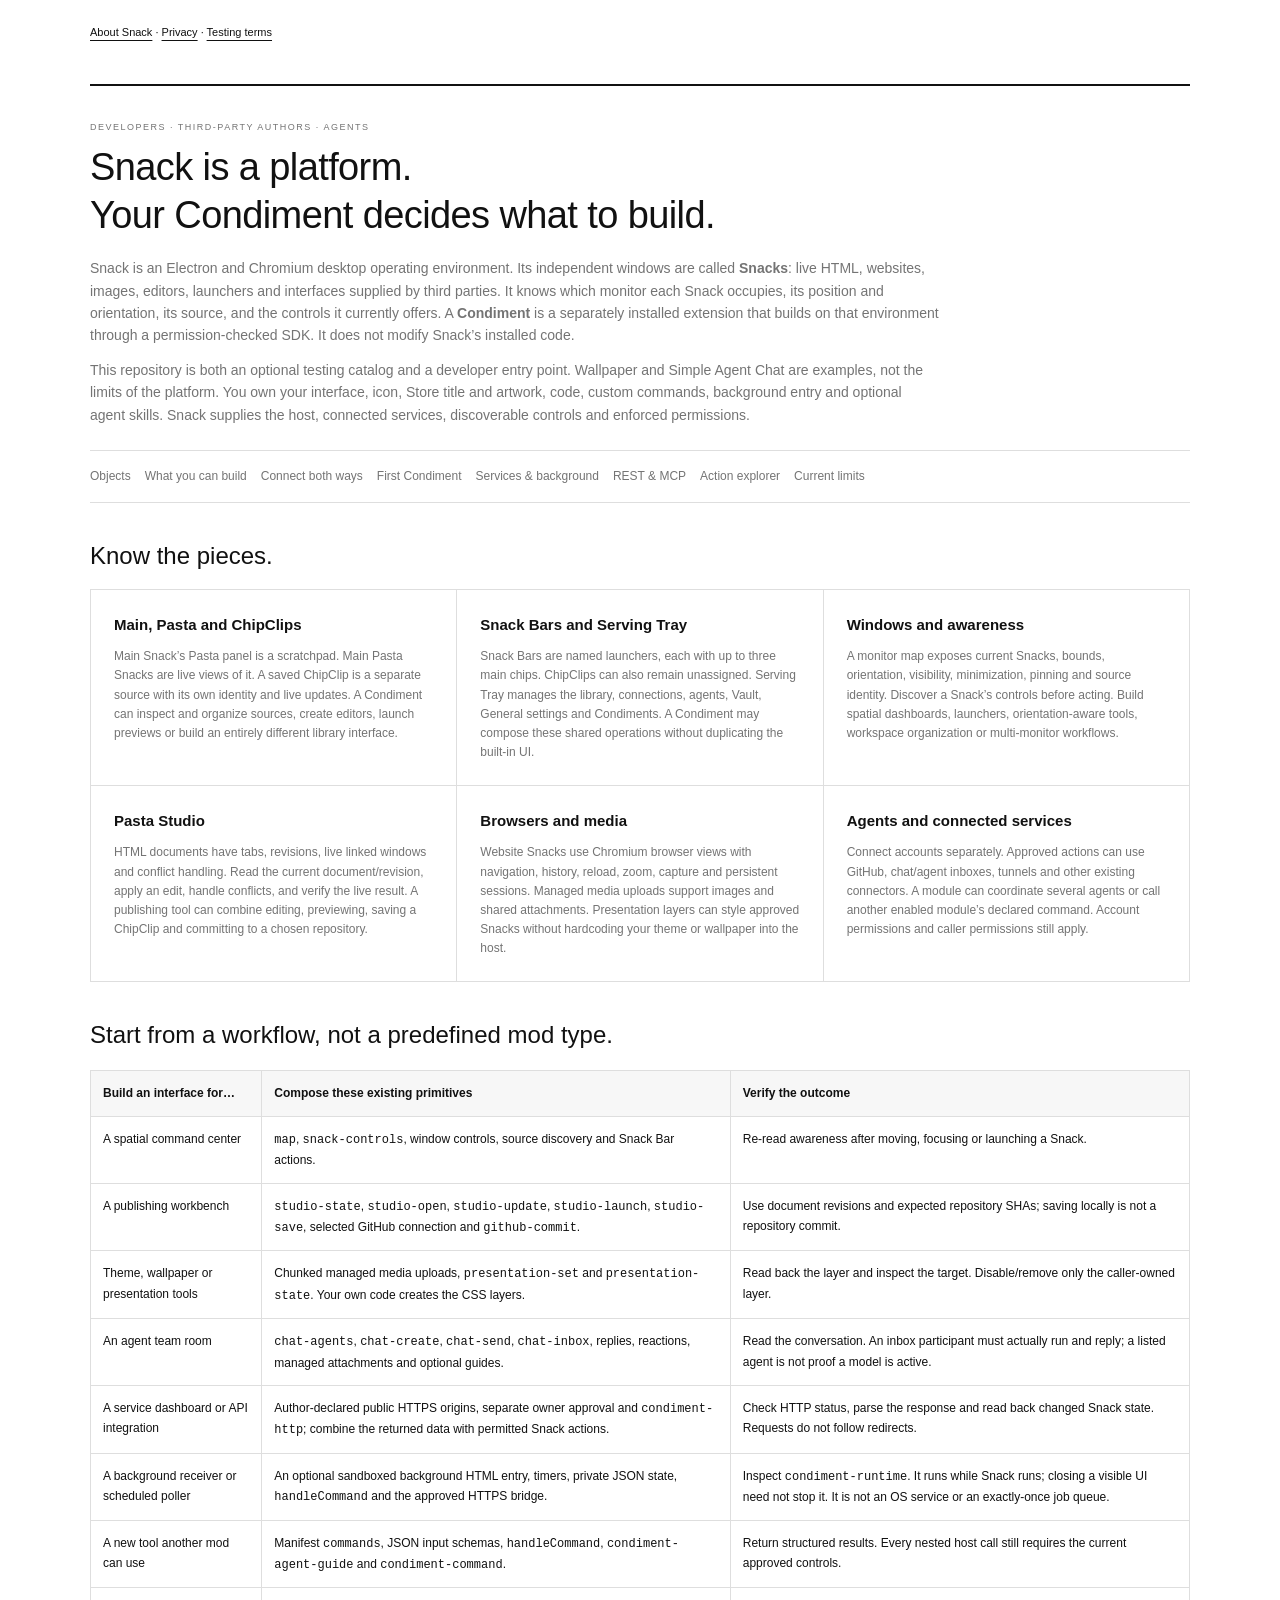
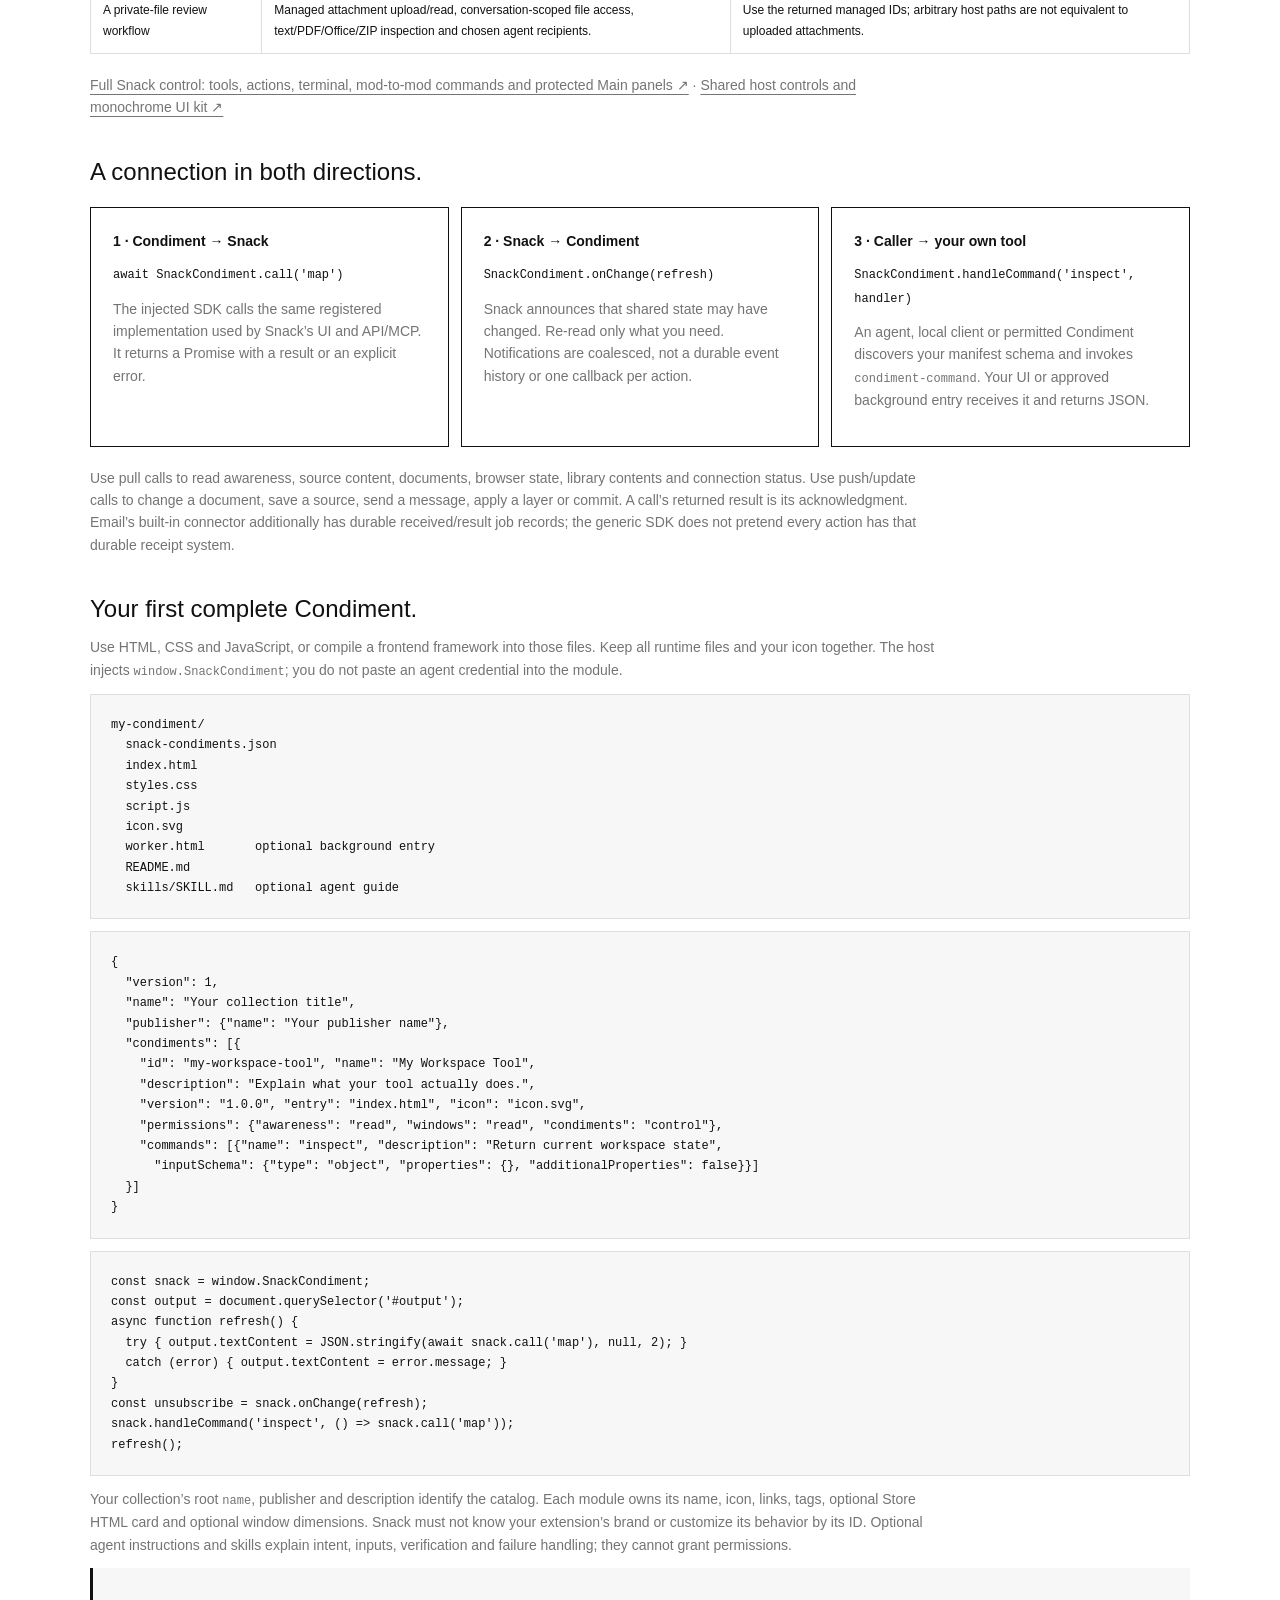
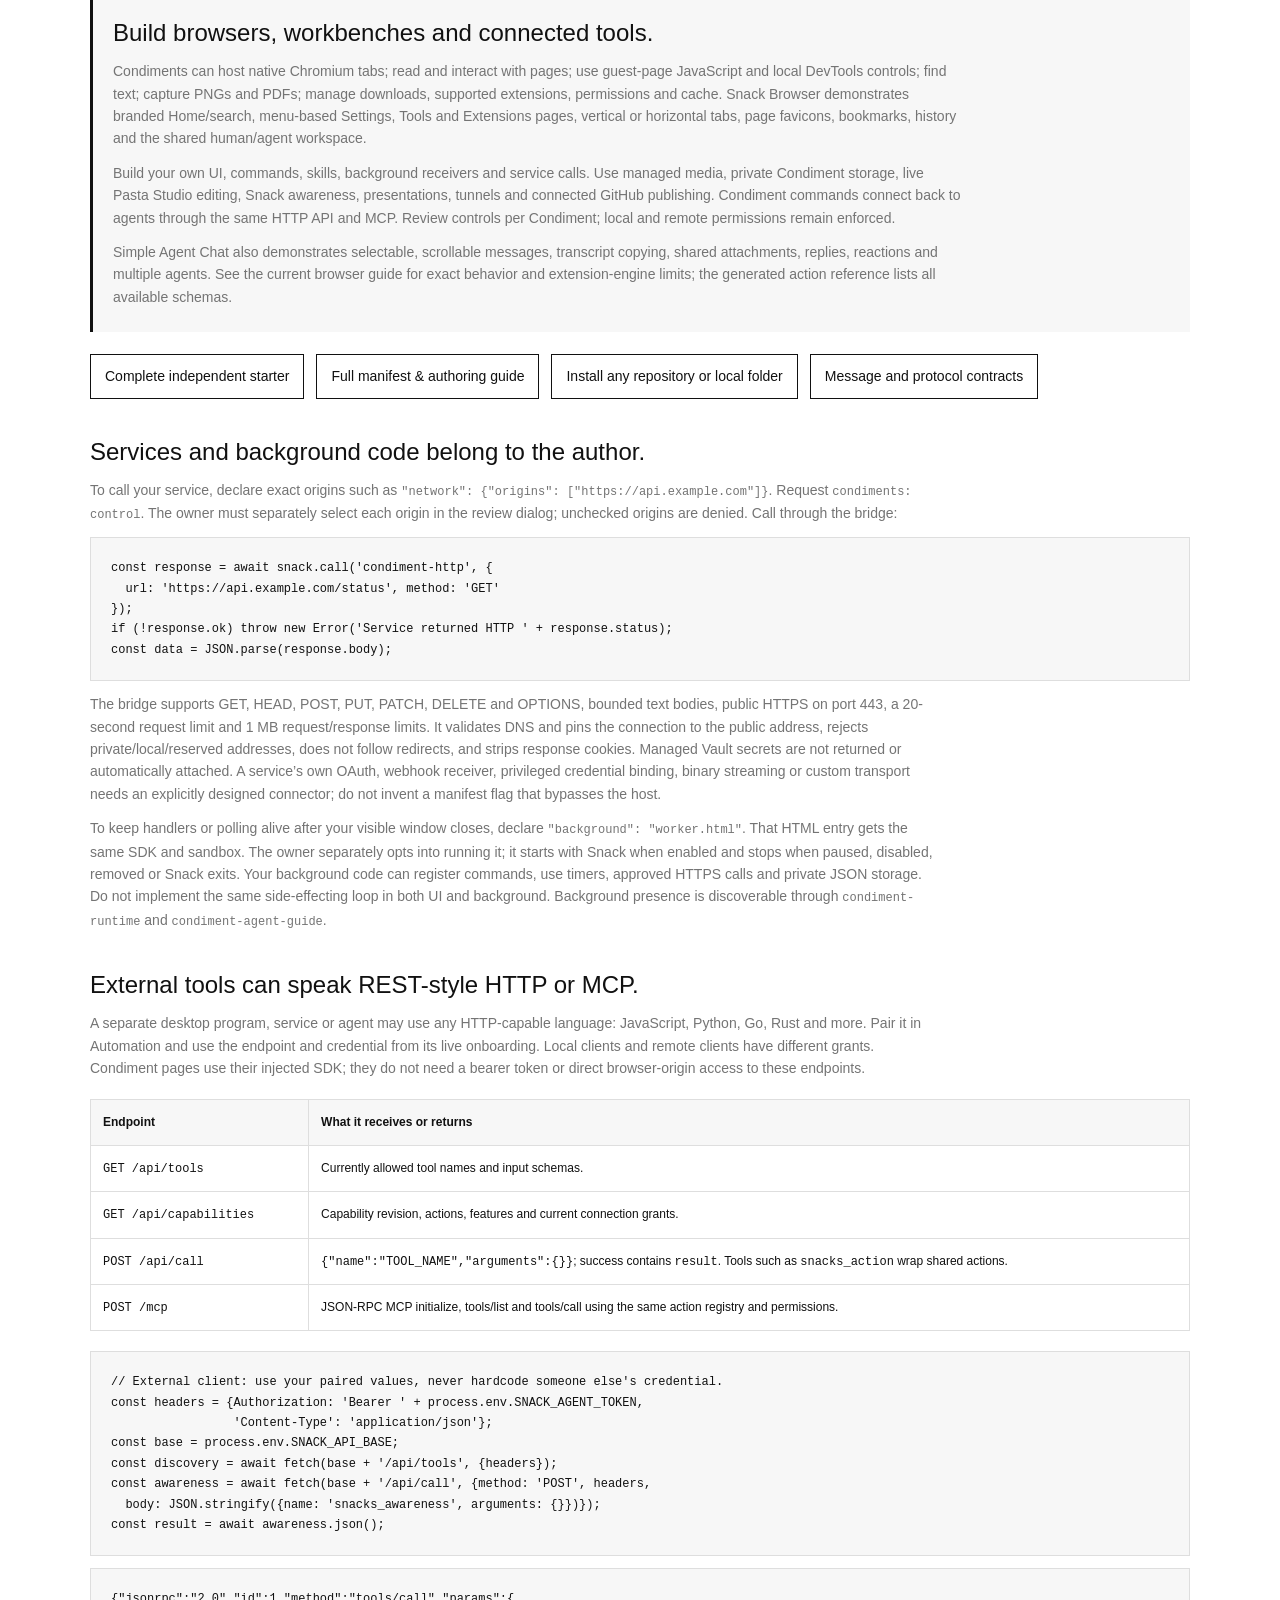
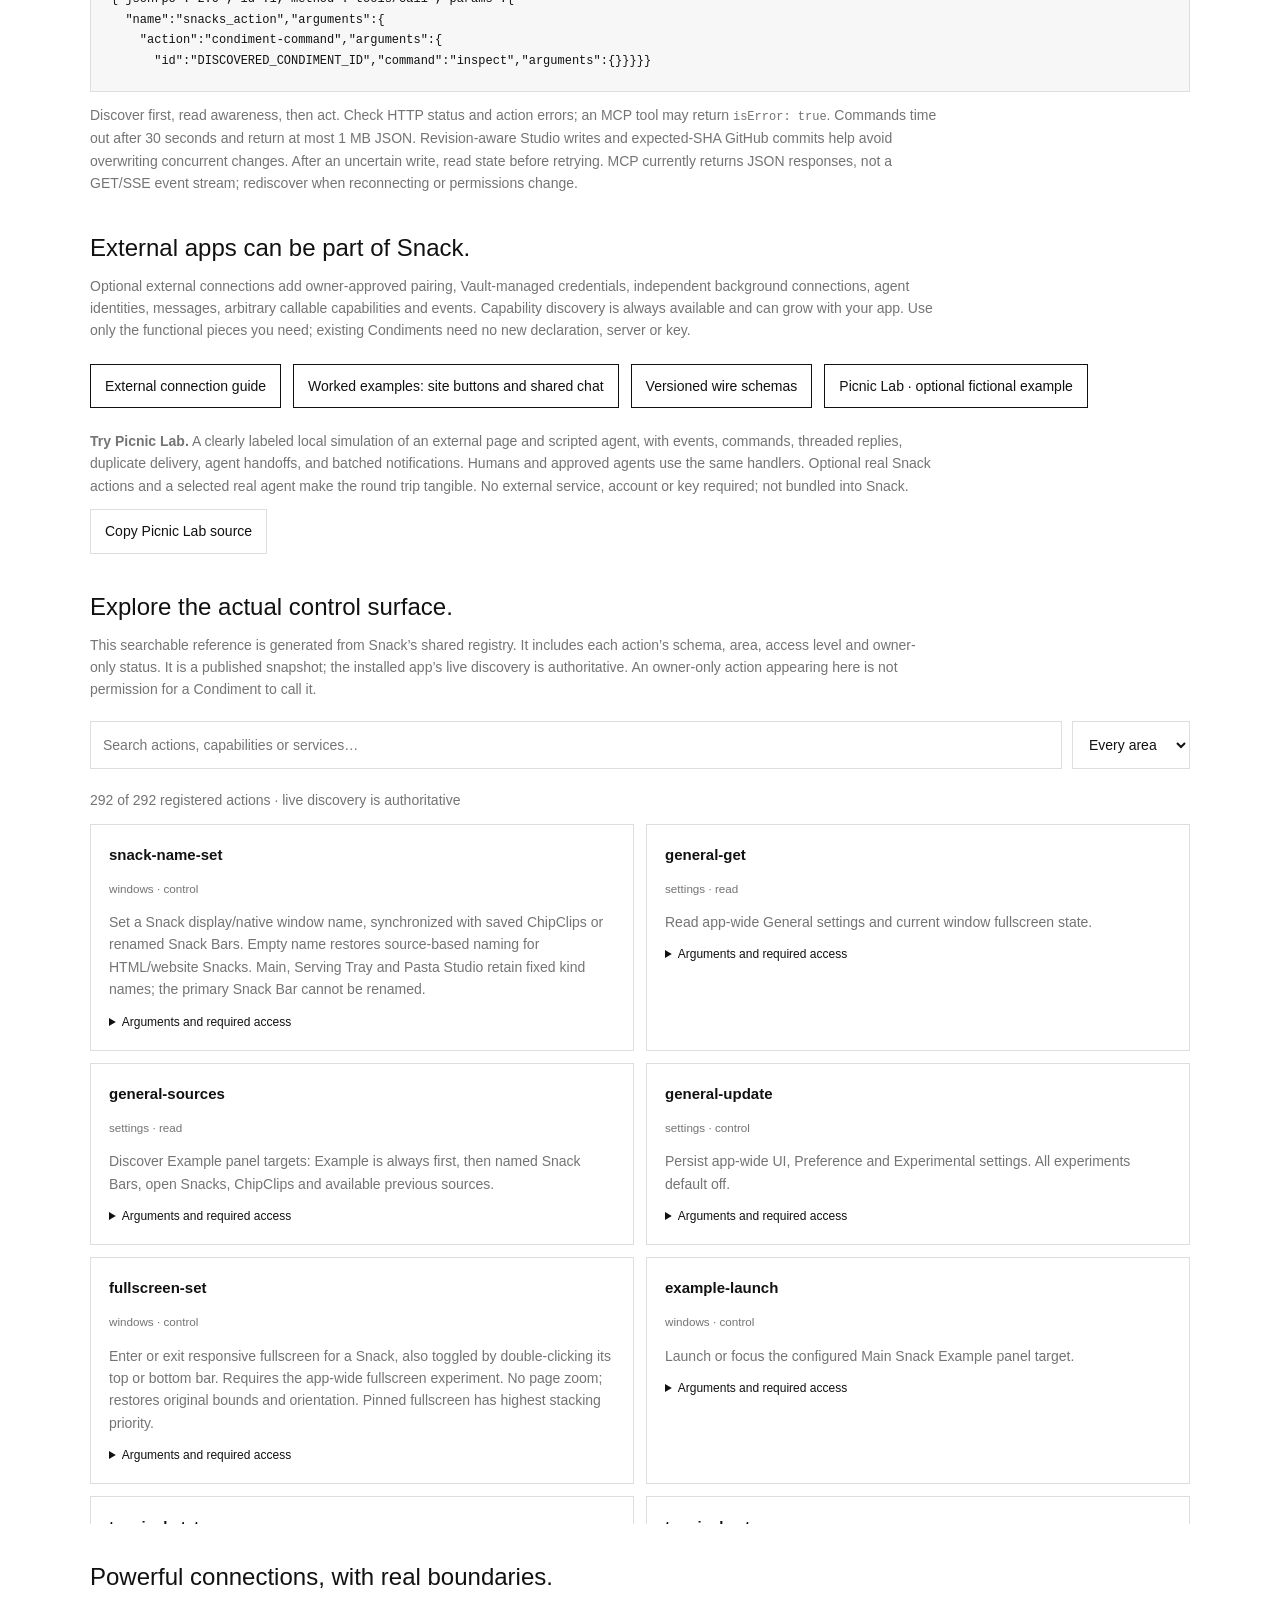
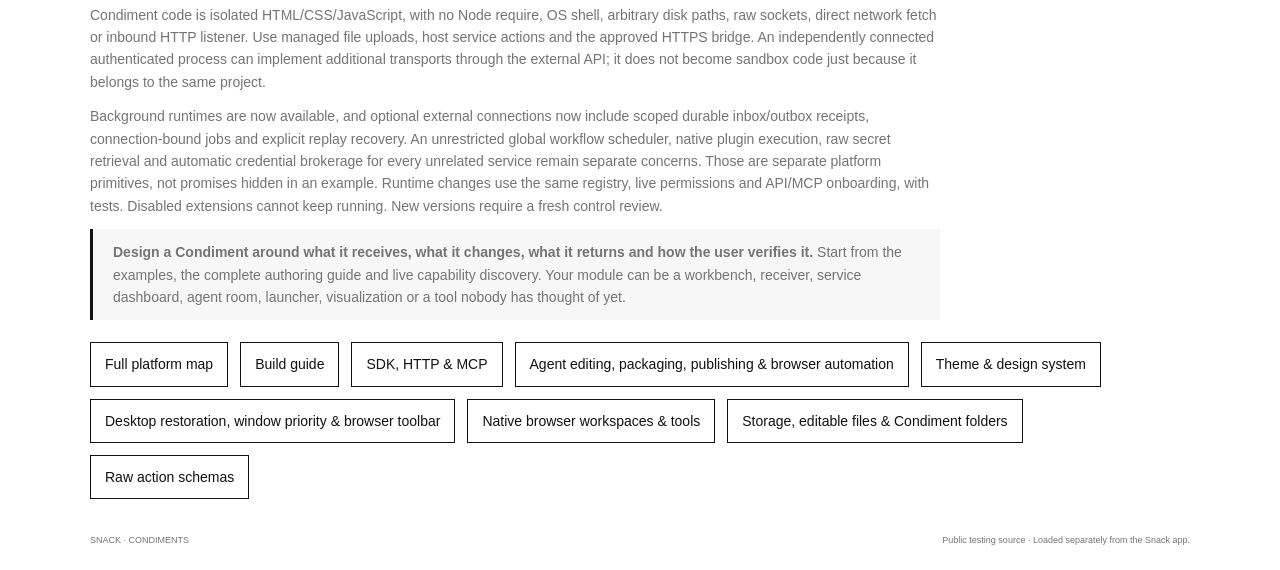
==== commit 30e5fb51: "Show Snack Browser logo on the catalog card" ====
--- a/index.html
+++ b/index.html
@@ -7,7 +7,7 @@
 .developer-guide{margin-top:42px;border-top:2px solid var(--fg);padding-top:34px}.developer-guide>h2{font-size:38px;margin:10px 0 18px}.developer-guide p{max-width:850px;margin:12px 0;color:var(--muted)}.developer-guide h3{font-size:24px;font-weight:500;margin:38px 0 12px;line-height:1.25}.developer-guide h4{font-size:15px;font-weight:600;margin:0 0 10px}.dev-nav{display:flex;gap:14px;flex-wrap:wrap;padding:16px 0;border-block:1px solid var(--line);margin:24px 0}.dev-nav a{font-size:12px}.dev-cards{display:grid;grid-template-columns:repeat(3,minmax(0,1fr));gap:1px;background:var(--line);border:1px solid var(--line);margin:18px 0}.dev-cards article{background:var(--bg);padding:23px}.dev-cards p{font-size:12px;margin:0}.developer-guide table{border-collapse:collapse;width:100%;font-size:12px;line-height:1.7;margin:20px 0}.developer-guide td,.developer-guide th{text-align:left;border:1px solid var(--line);padding:12px;vertical-align:top}.developer-guide th{background:var(--soft);font-weight:600}.developer-guide pre{white-space:pre-wrap;overflow-wrap:anywhere;background:var(--soft);padding:20px;border:1px solid var(--line);font:12px/1.7 Consolas,monospace}.developer-guide code{font:12px/1.7 Consolas,monospace}.dev-flow{display:grid;grid-template-columns:repeat(3,minmax(0,1fr));gap:12px;margin:20px 0}.dev-flow>div{padding:22px;border:1px solid var(--fg)}.dev-flow strong{display:block;margin-bottom:10px}.dev-note{border-left:3px solid var(--fg);padding:12px 20px;background:var(--soft)}.action-filter{display:flex;gap:10px;margin:20px 0}.action-filter input,.action-filter select{background:var(--bg);color:var(--fg);border:1px solid var(--line);padding:12px;font:inherit;min-width:0}.action-filter input{flex:1}#action-list{display:grid;grid-template-columns:repeat(2,minmax(0,1fr));gap:12px;max-height:700px;overflow:auto}#action-list article{padding:18px;border:1px solid var(--line);min-width:0}#action-list h4{overflow-wrap:anywhere}#action-list small{color:var(--muted)}#action-list pre{max-height:280px;overflow:auto;margin-bottom:0}#action-list details{margin-top:10px;font-size:12px}.dev-links{display:flex;flex-wrap:wrap;gap:12px;margin:22px 0}.dev-links a{border:1px solid var(--fg);padding:10px 14px;text-decoration:none}.dev-links a:hover{background:var(--fg);color:var(--bg)}@media(max-width:750px){.dev-cards,.dev-flow{grid-template-columns:1fr}.developer-guide>h2{font-size:30px}#action-list{grid-template-columns:1fr}.action-filter{flex-direction:column}.developer-guide table{display:block;overflow:auto}.developer-guide pre{font-size:11px}}
 
 .mini-snack:before{background:url(assets/party-snack-table.svg) center/cover no-repeat;opacity:1}.intro .slab{height:115px;transform:rotate(0deg);transition:transform .35s ease}.intro:hover .slab{transform:rotate(-5deg) translateY(-3px)}@media(prefers-reduced-motion:reduce){.intro .slab{transition:none}}
-.browser-preview{margin:12px 0;border-top:1px solid currentColor;padding-top:8px}.browser-preview summary{cursor:pointer;font-size:11px}.browser-preview iframe{margin-top:8px}.browser-tile{min-height:0}</style></head><body><div class="top-bar"><span>SNACK / CONDIMENTS</span><button id="theme" title="Switch to dark mode" aria-label="Switch to dark mode" aria-pressed="false">◐</button></div><main><header class="site-head"><a href="./" aria-label="Snack Condiments home"><img class="wordmark" src="assets/snack.svg" alt="SNACK"></a><nav aria-label="Main navigation"><a href="#developers">Build for Snack</a><a href="#connect">Connect</a><a href="https://github.com/anticontainmentsystem/Snack-mods/blob/main/INSTALL.md">Install ↗</a><a href="https://github.com/anticontainmentsystem/Snack-mods/blob/main/PLATFORM.md">What is Snack? ↗</a><a href="https://github.com/anticontainmentsystem/Snack-mods">GitHub ↗</a></nav></header><section class="board" aria-label="Condiment Store"><article class="tile intro"><div class="eyebrow">CONDIMENTS FOR SNACK</div><img class="slab" src="assets/snack-condiments.svg" alt=""><h1>A little<br>extra.</h1><p>Drenched to your own taste.<br>More ways to Snack.</p><div class="intro-foot">Independent additions.<br>Whole Condiments. One folder each.</div></article><article class="tile"><div class="tile-number"><span>01 / WALLPAPER</span><span class="tiny-shape" aria-hidden="true"></span></div><h2>Set the mood.</h2><p>An image background for any Snack.<br>Fill, fit, or stretch it your way.</p><div class="preview wallpaper-preview" aria-label="Portrait and landscape wallpaper illustration"><div class="mini-snack portrait"></div><div class="mini-snack landscape"></div></div><p class="whole-note">Own HTML, CSS, scripts, catalog, and agent skill.</p><div class="tile-actions"><a class="button" href="https://github.com/anticontainmentsystem/Snack-mods/tree/main/wallpaper">View whole Condiment ↗</a><button class="copy-one" data-copy="https://github.com/anticontainmentsystem/Snack-mods/tree/main/wallpaper">Copy Wallpaper source</button></div></article><article class="tile"><div class="tile-number"><span>02 / SIMPLE AGENT CHAT</span><span class="tiny-shape" aria-hidden="true"></span></div><h2>Make room for<br>your agents.</h2><p>You, one agent, or several.<br>Messages, files, replies, and reactions.</p><div class="preview chat-preview" aria-label="Example conversation illustration"><div class="bubble you"><strong>YOU</strong>Let’s make something.</div><div class="bubble"><strong>YOUR AGENTS</strong>We’re in. Where shall we start?</div></div><p class="whole-note">Own HTML, CSS, scripts, catalog, and agent skill.</p><div class="tile-actions"><a class="button" href="https://github.com/anticontainmentsystem/Snack-mods/tree/main/simple-agent-chat">View whole Condiment ↗</a><button class="copy-one" data-copy="https://github.com/anticontainmentsystem/Snack-mods/tree/main/simple-agent-chat">Copy Chat source</button></div></article><article class="tile browser-tile"><div class="tile-number"><span>03 / SNACK BROWSER</span><span>AGENT FIRST</span></div><h2>On the same page.</h2><p>Native Chromium tabs for people and agents.<br>Read, interact, capture, export and explore.</p><details class="browser-preview"><summary>Preview</summary><iframe class="preview" src="snack-browser/store-card.html" title="Snack Browser preview" style="width:100%;height:230px;border:0;pointer-events:none" loading="lazy"></iframe></details><p class="whole-note">Shared Snack browser. Independent, complete Condiment.</p><div class="tile-actions"><a class="button" href="https://github.com/anticontainmentsystem/Snack-mods/tree/main/snack-browser">View whole Condiment ↗</a><button class="copy-one" data-copy="https://github.com/anticontainmentsystem/Snack-mods/tree/main/snack-browser">Copy Browser source</button></div></article><article class="tile" id="picnic-lab"><div class="tile-number"><span>04 / PICNIC LAB</span></div><img src="picnic-lab/icon.svg" alt="" width="48" height="48"><h2>Picnic Lab</h2><p>A fictional agent playground for trying two-way Snack connections.</p><p class="whole-note">Try threaded replies, agent handoffs, and batched notifications. No external account or key needed for the simulation.</p><div class="tile-actions"><a class="button" href="https://github.com/anticontainmentsystem/Snack-mods/tree/main/picnic-lab">View whole Condiment</a><button class="copy-one" data-copy="https://github.com/anticontainmentsystem/Snack-mods/tree/main/picnic-lab">Copy Picnic Lab source</button></div></article></section><section class="connect" id="connect"><div class="connect-copy"><div class="eyebrow">ADD A LITTLE SOMETHING</div><h2>Bring Condiments into Snack.</h2><p class="muted">Connect this catalog for all Condiments, or copy one Condiment’s source above.</p><div class="source"><code>https://anticontainmentsystem.github.io/Snack-mods/</code><button data-copy="https://anticontainmentsystem.github.io/Snack-mods/">Copy source</button></div><div id="copy-status" role="status" aria-live="polite"></div></div><div class="steps"><div class="step"><span>1</span><div><strong>Connect</strong><p>Serving Tray → Mods → Mod connections.<br>Paste the source URL.</p></div></div><div class="step"><span>2</span><div><strong>Choose your controls</strong><p>Install a Condiment and review what it may use.</p></div></div><div class="step"><span>3</span><div><strong>Open. Make it yours.</strong><p>Each Condiment becomes its own Snack.</p></div></div></div></section><section class="afterword"><p>Every Condiment is complete in its own folder. Take one, take several, or build your own. Optional agent guides and skills help your agents understand what’s available.</p><a href="https://github.com/anticontainmentsystem/Snack-mods/blob/main/BUILDING.md">Build a Condiment ↗</a></section><p style="margin-top:24px;font-size:11px"><a href="snack.html">About Snack</a> · <a href="privacy.html">Privacy</a> · <a href="terms.html">Testing terms</a></p>
+.browser-preview{margin:12px 0;border-top:1px solid currentColor;padding-top:8px}.browser-preview summary{cursor:pointer;font-size:11px}.browser-preview iframe{margin-top:8px}.browser-tile{min-height:0}</style></head><body><div class="top-bar"><span>SNACK / CONDIMENTS</span><button id="theme" title="Switch to dark mode" aria-label="Switch to dark mode" aria-pressed="false">◐</button></div><main><header class="site-head"><a href="./" aria-label="Snack Condiments home"><img class="wordmark" src="assets/snack.svg" alt="SNACK"></a><nav aria-label="Main navigation"><a href="#developers">Build for Snack</a><a href="#connect">Connect</a><a href="https://github.com/anticontainmentsystem/Snack-mods/blob/main/INSTALL.md">Install ↗</a><a href="https://github.com/anticontainmentsystem/Snack-mods/blob/main/PLATFORM.md">What is Snack? ↗</a><a href="https://github.com/anticontainmentsystem/Snack-mods">GitHub ↗</a></nav></header><section class="board" aria-label="Condiment Store"><article class="tile intro"><div class="eyebrow">CONDIMENTS FOR SNACK</div><img class="slab" src="assets/snack-condiments.svg" alt=""><h1>A little<br>extra.</h1><p>Drenched to your own taste.<br>More ways to Snack.</p><div class="intro-foot">Independent additions.<br>Whole Condiments. One folder each.</div></article><article class="tile"><div class="tile-number"><span>01 / WALLPAPER</span><span class="tiny-shape" aria-hidden="true"></span></div><h2>Set the mood.</h2><p>An image background for any Snack.<br>Fill, fit, or stretch it your way.</p><div class="preview wallpaper-preview" aria-label="Portrait and landscape wallpaper illustration"><div class="mini-snack portrait"></div><div class="mini-snack landscape"></div></div><p class="whole-note">Own HTML, CSS, scripts, catalog, and agent skill.</p><div class="tile-actions"><a class="button" href="https://github.com/anticontainmentsystem/Snack-mods/tree/main/wallpaper">View whole Condiment ↗</a><button class="copy-one" data-copy="https://github.com/anticontainmentsystem/Snack-mods/tree/main/wallpaper">Copy Wallpaper source</button></div></article><article class="tile"><div class="tile-number"><span>02 / SIMPLE AGENT CHAT</span><span class="tiny-shape" aria-hidden="true"></span></div><h2>Make room for<br>your agents.</h2><p>You, one agent, or several.<br>Messages, files, replies, and reactions.</p><div class="preview chat-preview" aria-label="Example conversation illustration"><div class="bubble you"><strong>YOU</strong>Let’s make something.</div><div class="bubble"><strong>YOUR AGENTS</strong>We’re in. Where shall we start?</div></div><p class="whole-note">Own HTML, CSS, scripts, catalog, and agent skill.</p><div class="tile-actions"><a class="button" href="https://github.com/anticontainmentsystem/Snack-mods/tree/main/simple-agent-chat">View whole Condiment ↗</a><button class="copy-one" data-copy="https://github.com/anticontainmentsystem/Snack-mods/tree/main/simple-agent-chat">Copy Chat source</button></div></article><article class="tile browser-tile"><div class="tile-number"><span>03 / SNACK BROWSER</span><span>AGENT FIRST</span></div><img src="snack-browser/icon.svg" alt="Snack Browser" width="48" height="48"><h2>On the same page.</h2><p>Native Chromium tabs for people and agents.<br>Read, interact, capture, export and explore.</p><details class="browser-preview"><summary>Preview</summary><iframe class="preview" src="snack-browser/store-card.html" title="Snack Browser preview" style="width:100%;height:230px;border:0;pointer-events:none" loading="lazy"></iframe></details><p class="whole-note">Shared Snack browser. Independent, complete Condiment.</p><div class="tile-actions"><a class="button" href="https://github.com/anticontainmentsystem/Snack-mods/tree/main/snack-browser">View whole Condiment ↗</a><button class="copy-one" data-copy="https://github.com/anticontainmentsystem/Snack-mods/tree/main/snack-browser">Copy Browser source</button></div></article><article class="tile" id="picnic-lab"><div class="tile-number"><span>04 / PICNIC LAB</span></div><img src="picnic-lab/icon.svg" alt="" width="48" height="48"><h2>Picnic Lab</h2><p>A fictional agent playground for trying two-way Snack connections.</p><p class="whole-note">Try threaded replies, agent handoffs, and batched notifications. No external account or key needed for the simulation.</p><div class="tile-actions"><a class="button" href="https://github.com/anticontainmentsystem/Snack-mods/tree/main/picnic-lab">View whole Condiment</a><button class="copy-one" data-copy="https://github.com/anticontainmentsystem/Snack-mods/tree/main/picnic-lab">Copy Picnic Lab source</button></div></article></section><section class="connect" id="connect"><div class="connect-copy"><div class="eyebrow">ADD A LITTLE SOMETHING</div><h2>Bring Condiments into Snack.</h2><p class="muted">Connect this catalog for all Condiments, or copy one Condiment’s source above.</p><div class="source"><code>https://anticontainmentsystem.github.io/Snack-mods/</code><button data-copy="https://anticontainmentsystem.github.io/Snack-mods/">Copy source</button></div><div id="copy-status" role="status" aria-live="polite"></div></div><div class="steps"><div class="step"><span>1</span><div><strong>Connect</strong><p>Serving Tray → Mods → Mod connections.<br>Paste the source URL.</p></div></div><div class="step"><span>2</span><div><strong>Choose your controls</strong><p>Install a Condiment and review what it may use.</p></div></div><div class="step"><span>3</span><div><strong>Open. Make it yours.</strong><p>Each Condiment becomes its own Snack.</p></div></div></div></section><section class="afterword"><p>Every Condiment is complete in its own folder. Take one, take several, or build your own. Optional agent guides and skills help your agents understand what’s available.</p><a href="https://github.com/anticontainmentsystem/Snack-mods/blob/main/BUILDING.md">Build a Condiment ↗</a></section><p style="margin-top:24px;font-size:11px"><a href="snack.html">About Snack</a> · <a href="privacy.html">Privacy</a> · <a href="terms.html">Testing terms</a></p>
 <section id="developers" class="developer-guide" aria-label="Build for the Snack platform">
 <div class="eyebrow">DEVELOPERS · THIRD-PARTY AUTHORS · AGENTS</div><h2>Snack is a platform.<br>Your Condiment decides what to build.</h2>
 <p>Snack is an Electron and Chromium desktop operating environment. Its independent windows are called <strong>Snacks</strong>: live HTML, websites, images, editors, launchers and interfaces supplied by third parties. It knows which monitor each Snack occupies, its position and orientation, its source, and the controls it currently offers. A <strong>Condiment</strong> is a separately installed extension that builds on that environment through a permission-checked SDK. It does not modify Snack’s installed code.</p>
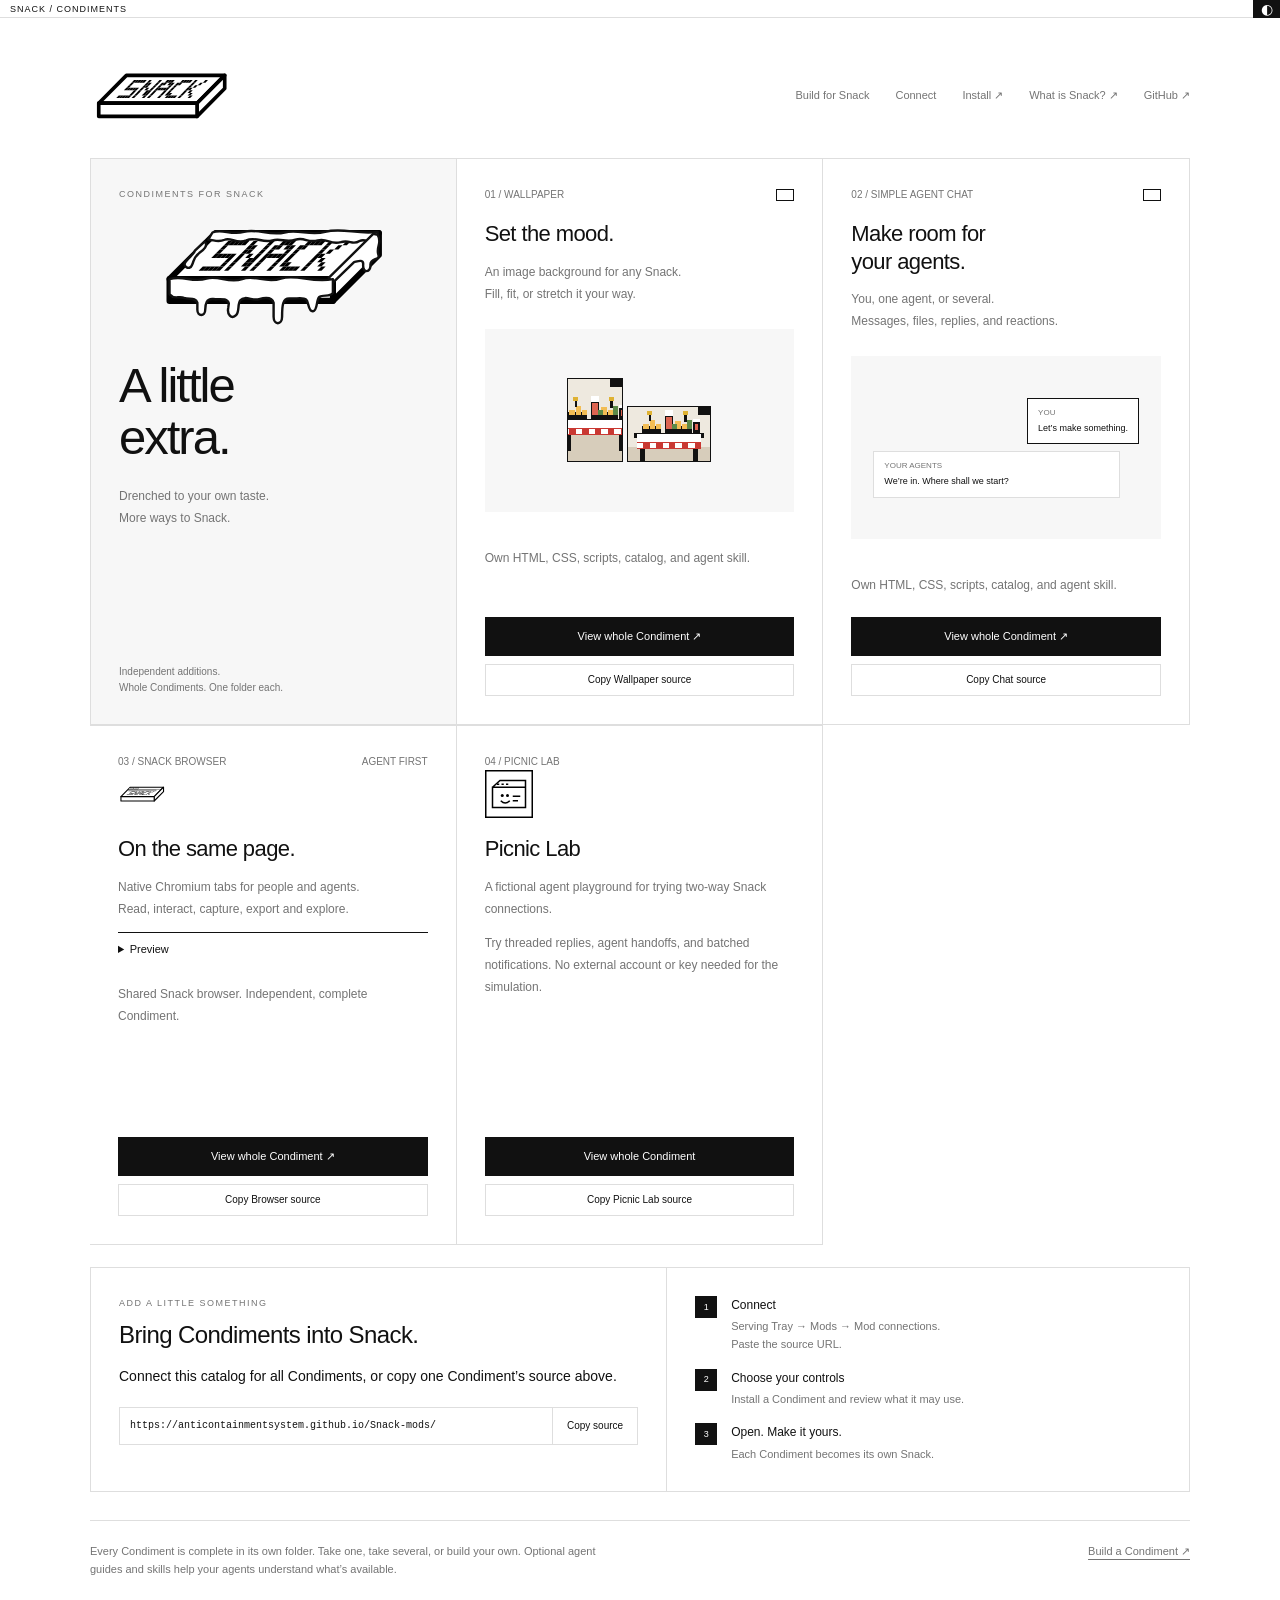
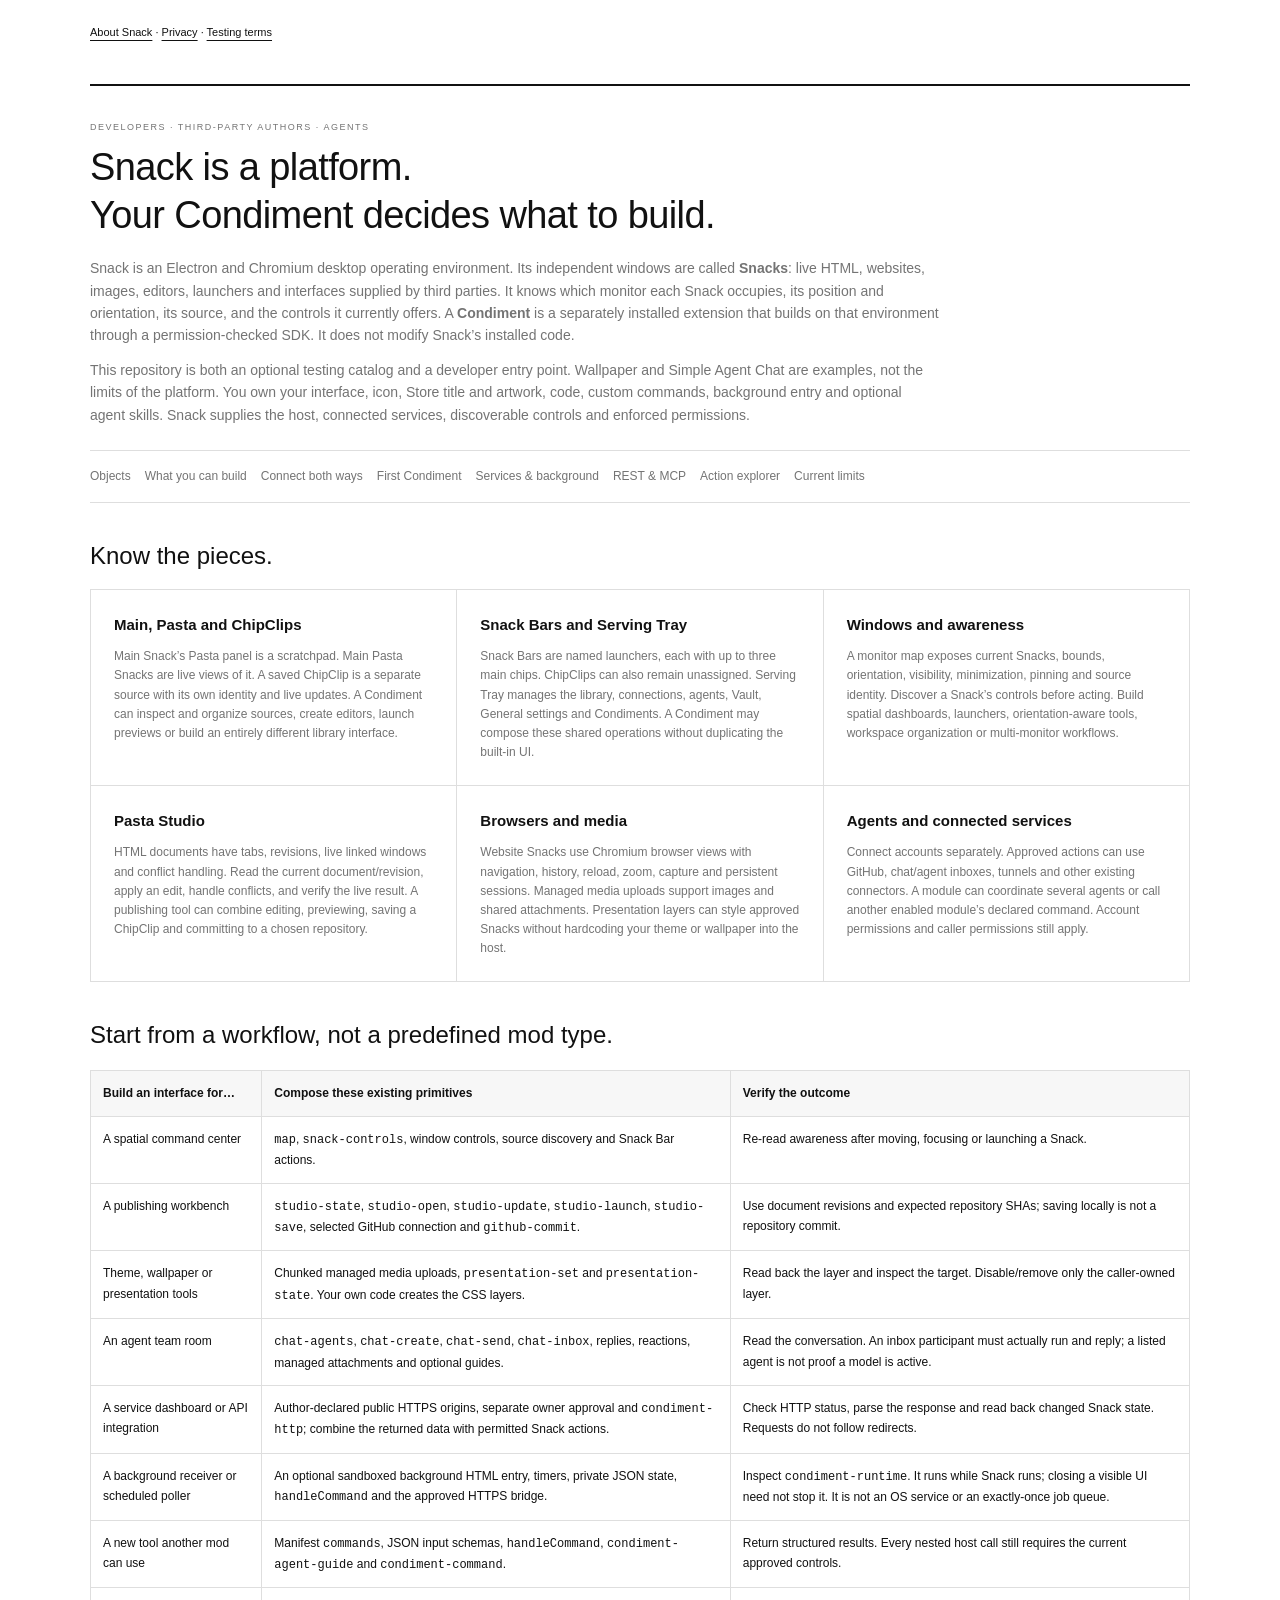
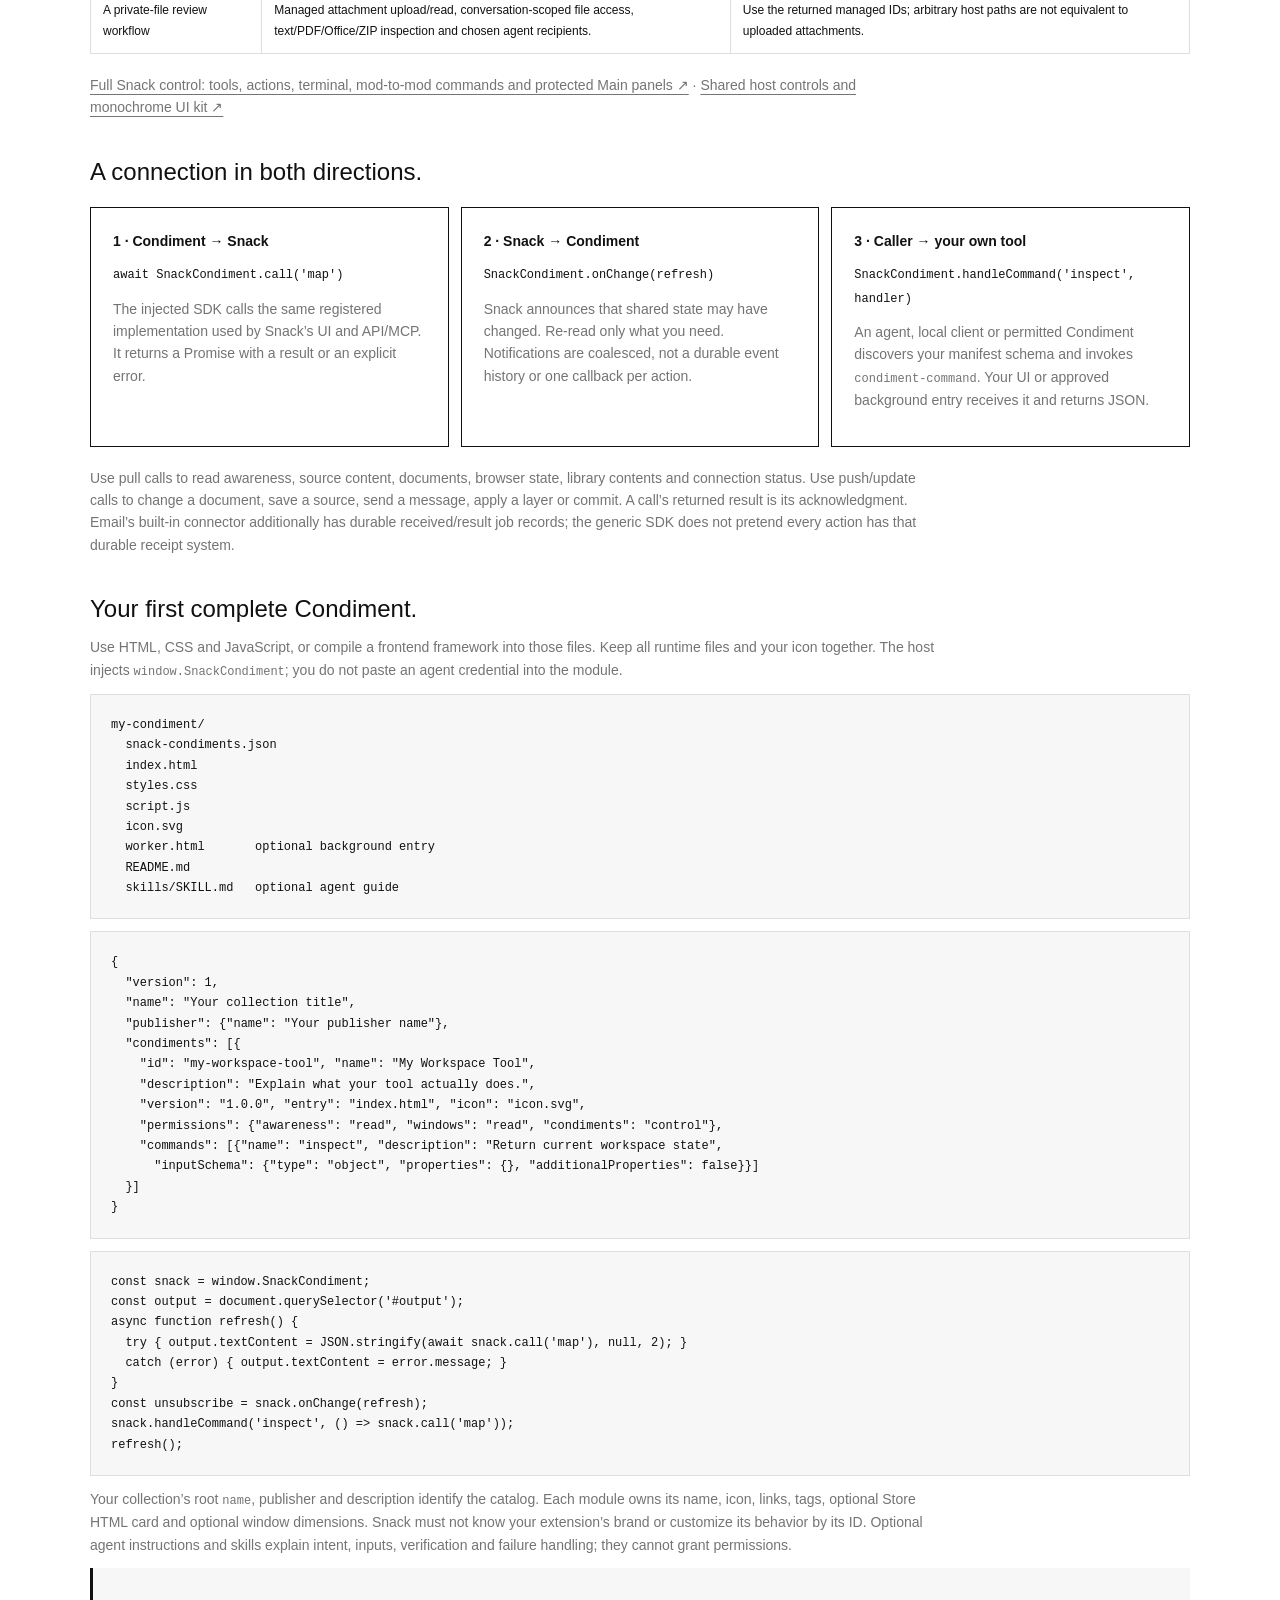
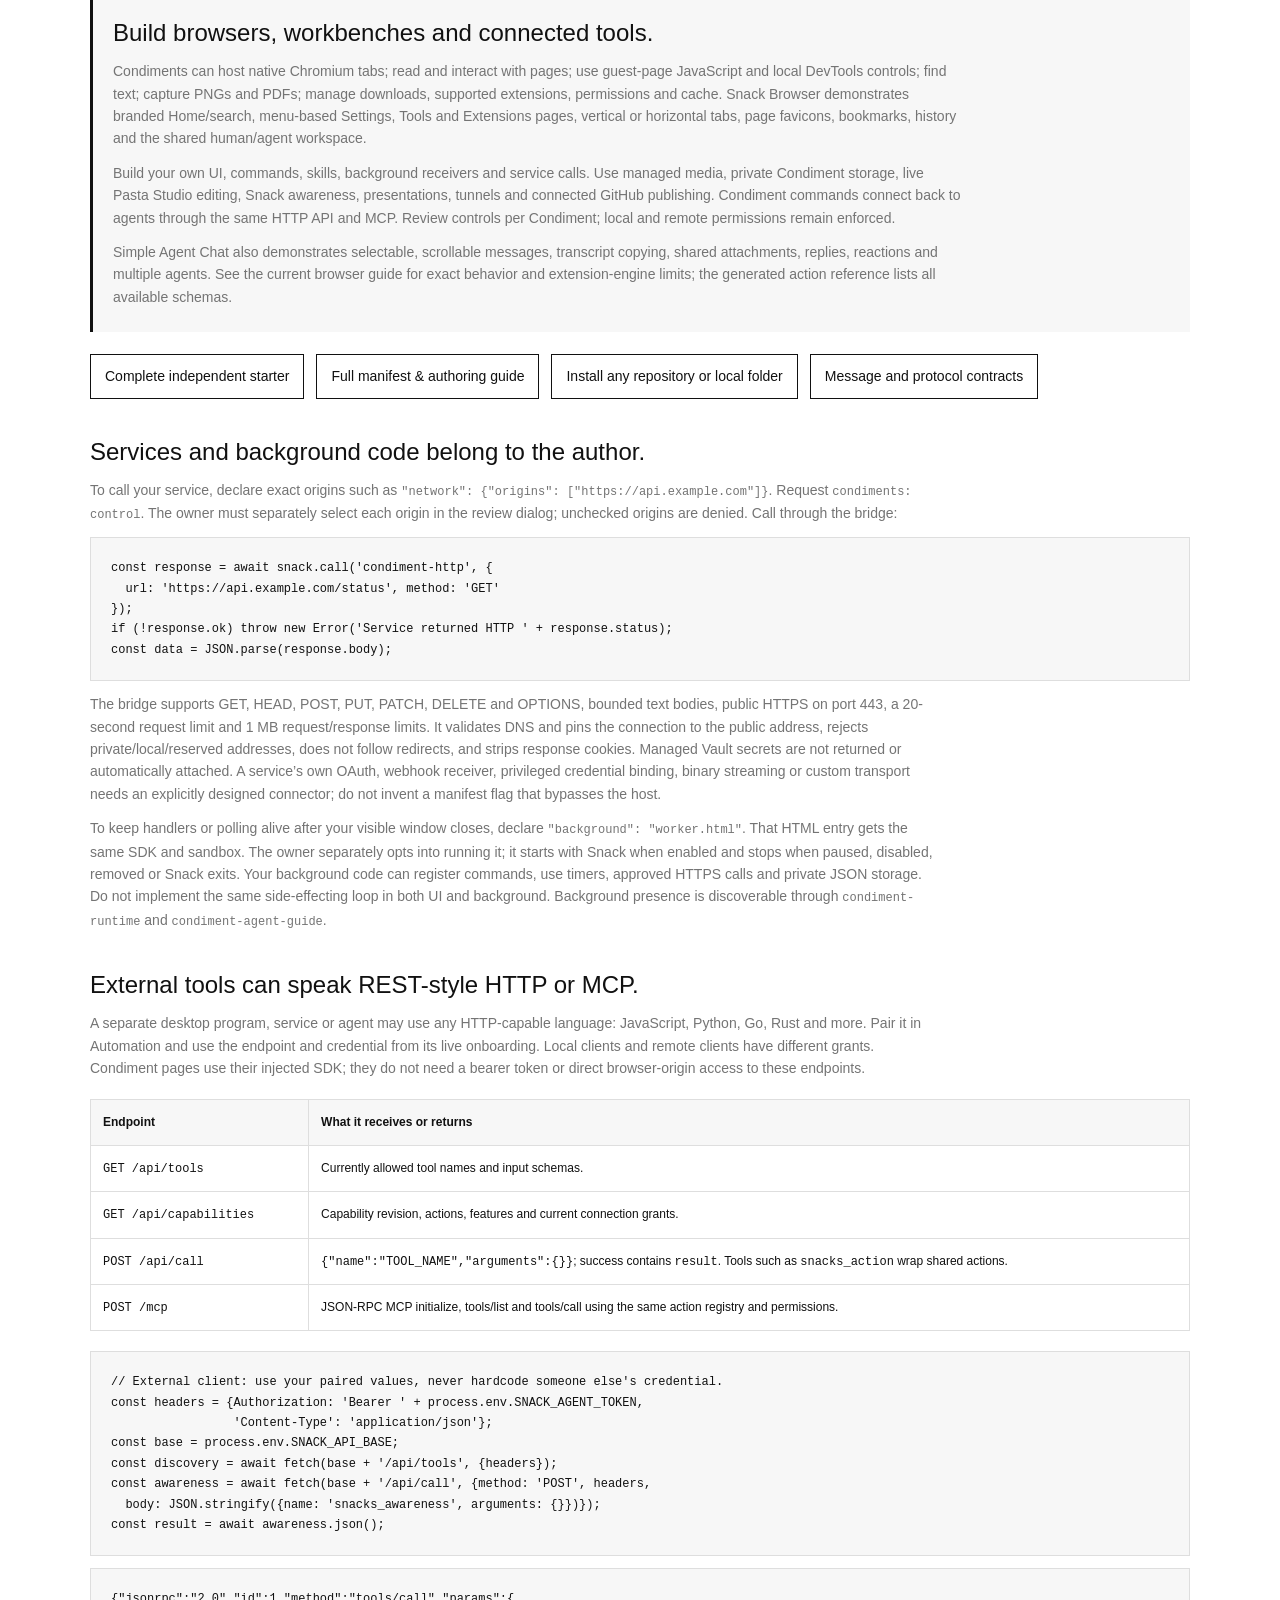
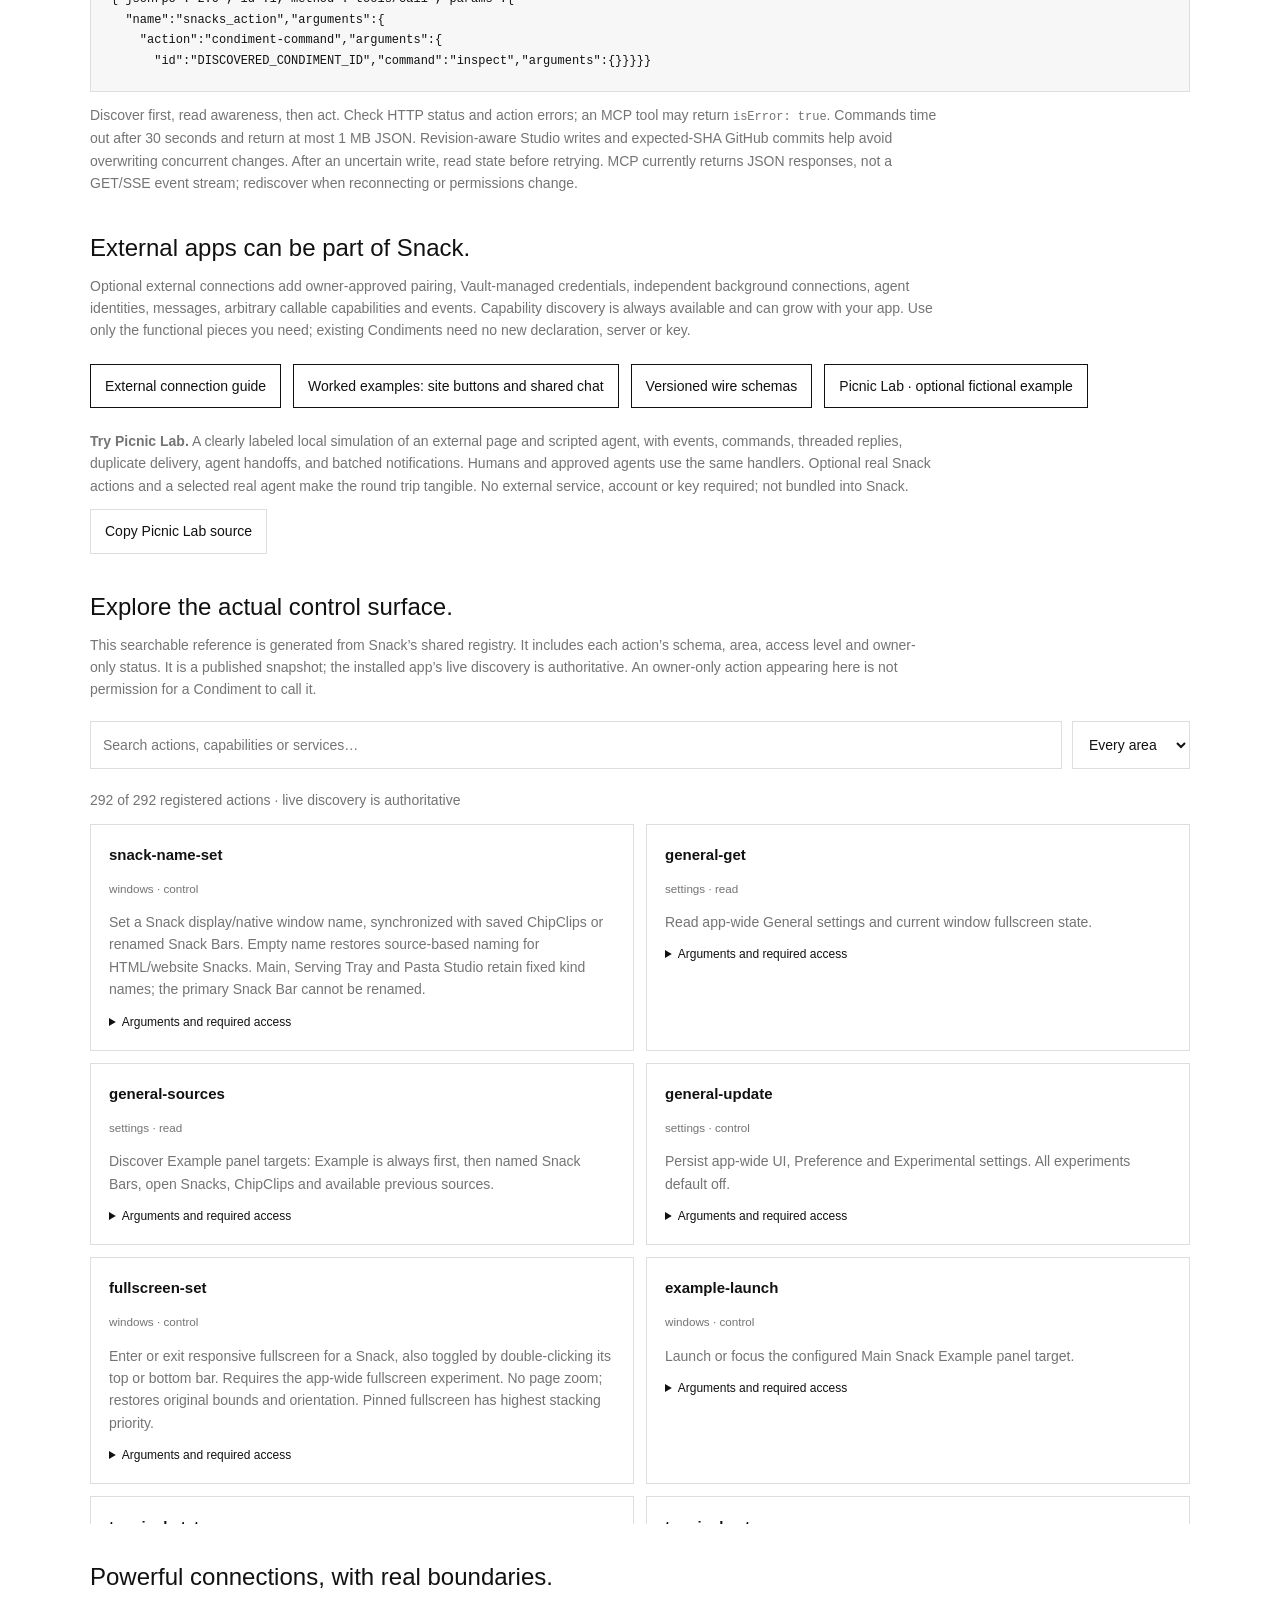
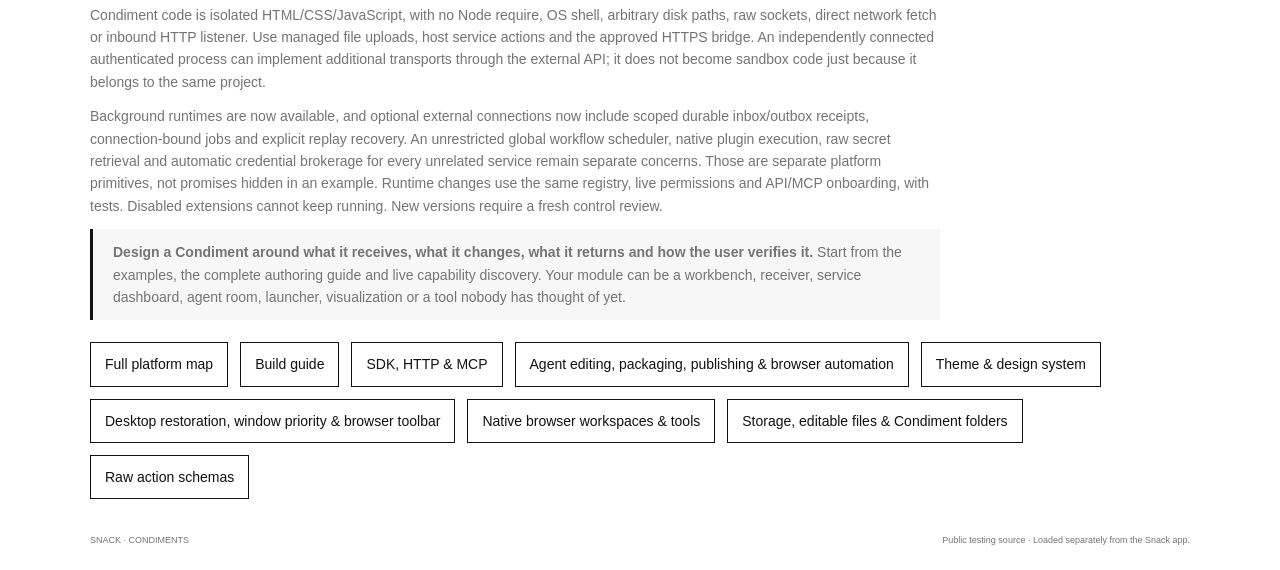
==== commit cdb55e51: "Add branded social preview for Snack Condiments" ====
--- a/index.html
+++ b/index.html
@@ -1,5 +1,19 @@
 <!doctype html>
-<html lang="en" data-theme="light"><head><link rel="icon" type="image/svg+xml" href="assets/snack-icon.svg"><meta charset="utf-8"><meta name="viewport" content="width=device-width,initial-scale=1"><meta name="description" content="Condiments for Snack. Independent additions for your workspace, including Wallpaper, Simple Agent Chat and Snack Browser."><title>Condiments · Snack</title><style>
+<html lang="en" data-theme="light"><head><link rel="icon" type="image/svg+xml" href="assets/snack-icon.svg"><meta charset="utf-8"><meta name="viewport" content="width=device-width,initial-scale=1"><meta name="description" content="Condiments for Snack. Independent additions for your workspace, including Wallpaper, Simple Agent Chat and Snack Browser."><meta property="og:type" content="website">
+<meta property="og:url" content="https://anticontainmentsystem.github.io/Snack-mods/">
+<meta property="og:title" content="Condiments · Snack">
+<meta property="og:description" content="Drenched to your own taste. Explore the Condiment catalog or build your own for Snack.">
+<meta property="og:image" content="https://anticontainmentsystem.github.io/Snack-mods/assets/snack-mods-social.png">
+<meta property="og:image:type" content="image/png">
+<meta property="og:image:width" content="1200">
+<meta property="og:image:height" content="630">
+<meta property="og:image:alt" content="Condiments for Snack. Drenched to your own taste, beside the monochrome Snack logo dripping with sauce.">
+<meta name="twitter:card" content="summary_large_image">
+<meta name="twitter:title" content="Condiments · Snack">
+<meta name="twitter:description" content="Drenched to your own taste. Explore the Condiment catalog or build your own for Snack.">
+<meta name="twitter:image" content="https://anticontainmentsystem.github.io/Snack-mods/assets/snack-mods-social.png">
+<meta name="twitter:image:alt" content="Condiments for Snack beside the monochrome Snack logo dripping with sauce.">
+<title>Condiments · Snack</title><style>
 *{box-sizing:border-box}html{--bg:#fff;--fg:#111;--soft:#f7f7f7;--line:#dedede;--muted:#747474;background:var(--bg);color:var(--fg);font:14px/1.6 'Segoe UI',Arial,sans-serif;color-scheme:light;scroll-behavior:smooth}html[data-theme=dark]{--bg:#080808;--fg:#f5f5f5;--soft:#121212;--line:#333;--muted:#a0a0a0;color-scheme:dark}body{margin:0}button,a{touch-action:manipulation}button{font:inherit;border:1px solid var(--line);background:var(--bg);color:var(--fg);border-radius:0;cursor:pointer;padding:10px 14px}button:hover,.button:hover{background:var(--fg);color:var(--bg);border-color:var(--fg)}a{color:inherit;text-underline-offset:4px}button:focus-visible,a:focus-visible{outline:2px solid var(--fg);outline-offset:4px}.top-bar{position:fixed;inset:0 0 auto;z-index:20;height:18px;border-bottom:1px solid var(--line);background:var(--bg);display:flex;align-items:center;justify-content:space-between;padding-left:10px}.top-bar span{font-size:9px;line-height:18px;letter-spacing:1px}.top-bar button{border:0;width:27px;height:18px;padding:0;background:var(--fg);color:var(--bg);font:14px/18px Arial}.top-bar button:hover{background:var(--bg);color:var(--fg)}main{max-width:1160px;margin:0 auto;padding:68px 30px 48px}.site-head{display:flex;align-items:center;justify-content:space-between;margin-bottom:35px;gap:20px}.wordmark{width:142px;height:55px;object-fit:contain;display:block}html[data-theme=dark] .wordmark{filter:invert(1)}nav{display:flex;align-items:center;gap:26px;font-size:11px}nav a{text-decoration:none;color:var(--muted)}nav a:hover{color:var(--fg)}.eyebrow{font-size:9px;letter-spacing:1.5px;color:var(--muted);text-transform:uppercase}.board{display:grid;grid-template-columns:repeat(3,minmax(0,1fr));gap:0}.tile{border:1px solid var(--line);padding:28px;min-width:0;display:flex;flex-direction:column;min-height:520px}.tile+.tile{border-left:0}.intro{background:var(--soft)}.intro .slab{width:100%;height:95px;margin:20px 0 24px;object-fit:contain;transform:rotate(-5deg)}html[data-theme=dark] .intro .slab{filter:invert(1)}h1{font-size:clamp(34px,4.2vw,49px);font-weight:500;letter-spacing:-2px;line-height:1.05;margin:0 0 22px}h2{font-size:22px;font-weight:500;line-height:1.25;letter-spacing:-.6px;margin:17px 0 13px}p{margin:0}.intro p,.tile>p{color:var(--muted);font-size:12px;line-height:1.85}.intro-foot{margin-top:auto;padding-top:34px;font-size:10px;color:var(--muted)}.tile-number{display:flex;align-items:center;justify-content:space-between;font-size:10px;color:var(--muted)}.tiny-shape{display:inline-block;width:18px;height:12px;border:1px solid var(--fg)}.preview{height:183px;display:grid;place-content:center;position:relative;overflow:hidden;background:var(--soft);margin:24px 0 23px}.wallpaper-preview{grid-template-columns:56px 84px;gap:4px;align-content:center;align-items:end;transform:none}.mini-snack{border:1px solid var(--fg);position:relative;overflow:hidden;background:var(--bg)}.mini-snack.portrait{width:56px;height:84px}.mini-snack.landscape{width:84px;height:56px}.mini-snack:before{content:'';position:absolute;inset:0;background:linear-gradient(150deg,transparent 45%,var(--line) 45% 63%,transparent 63%),linear-gradient(30deg,var(--bg) 38%,var(--fg) 38% 58%,var(--soft) 58%);opacity:.7}.mini-snack:after{content:'';position:absolute;top:0;right:0;width:12px;height:8px;background:var(--fg)}.chat-preview{padding:22px;display:flex;flex-direction:column;justify-content:center;gap:7px}.bubble{font-size:9px;border:1px solid var(--line);padding:8px 10px;background:var(--bg);max-width:93%;line-height:1.5}.bubble.you{margin-left:auto;border-color:var(--fg)}.bubble strong{font-size:8px;font-weight:500;color:var(--muted);display:block;margin-bottom:3px}.tile-actions{margin-top:auto;display:grid;gap:8px}.button{display:block;text-decoration:none;text-align:center;border:1px solid var(--fg);padding:10px 12px;font-size:11px;background:var(--fg);color:var(--bg)}.button:hover{background:var(--bg);color:var(--fg)}.copy-one{font-size:10px;padding:7px 10px}.whole-note{font-size:9px;color:var(--muted);margin:12px 0 20px}.connect{display:grid;grid-template-columns:1.1fr 1fr;border:1px solid var(--line);margin-top:22px}.connect-copy{padding:28px}.connect h2{margin:9px 0 15px;font-size:24px}.source{display:flex;gap:0;margin-top:20px}.source code{display:flex;align-items:center;min-width:0;flex:1;padding:10px;border:1px solid var(--line);font-size:10px;overflow:auto;white-space:nowrap}.source button{font-size:10px;border-left:0;flex-shrink:0}.steps{border-left:1px solid var(--line);padding:28px;display:grid;gap:15px}.step{display:grid;grid-template-columns:24px 1fr;gap:12px;align-items:start}.step>span{width:22px;height:22px;display:grid;place-content:center;background:var(--fg);color:var(--bg);font-size:9px}.step strong{display:block;font-size:12px;font-weight:500}.step p{font-size:11px;color:var(--muted);margin-top:3px}.afterword{display:flex;align-items:flex-start;justify-content:space-between;gap:25px;margin-top:28px;padding:22px 0;border-top:1px solid var(--line);font-size:11px;color:var(--muted)}.afterword p{max-width:520px}.afterword a{white-space:nowrap}.footer{display:flex;justify-content:space-between;padding-top:12px;gap:20px;font-size:9px;color:var(--muted)}#copy-status{min-height:18px;font-size:10px;color:var(--muted);padding-top:8px}.tile:hover .tiny-shape{background:var(--fg)}
 ::-webkit-scrollbar{width:11px;height:11px}::-webkit-scrollbar-track{background:var(--bg)}::-webkit-scrollbar-thumb{background:#fff;border:1px solid #000;border-radius:0;min-height:28px}::-webkit-scrollbar-button{display:none;width:0;height:0}::-webkit-scrollbar-corner{background:var(--bg)}*{scrollbar-width:thin;scrollbar-color:#fff var(--bg)}@supports selector(::-webkit-scrollbar){*{scrollbar-width:auto;scrollbar-color:auto}}
 @media(max-width:850px){main{padding:48px 20px 30px}.tile{padding:22px;min-height:490px}.preview{height:145px}.intro .slab{height:75px}h1{font-size:37px}.connect-copy,.steps{padding:22px}.source code{font-size:9px}}@media(max-width:650px){.site-head{margin-bottom:23px}.wordmark{width:117px;height:45px}nav{gap:17px;font-size:10px}.board{grid-template-columns:1fr 1fr}.intro{grid-column:1/-1;min-height:0;display:grid;grid-template-columns:1fr 1fr;gap:10px 25px}.intro .eyebrow{grid-column:1/-1}.intro .slab{height:90px;margin:0;grid-row:2/4;grid-column:2}.intro h1{font-size:42px;margin:0}.intro p{grid-column:1;margin-top:12px}.intro-foot{grid-column:1/-1;padding-top:10px}.tile+.tile{border-top:0}.tile:nth-child(2){border-left:1px solid var(--line)}.tile:not(.intro){min-height:460px}.connect{grid-template-columns:1fr}.steps{border-left:0;border-top:1px solid var(--line)}.afterword{display:block}.afterword a{display:inline-block;margin-top:12px}}@media(max-width:420px){main{padding:43px 12px 25px}.board{grid-template-columns:1fr}.tile:not(.intro){min-height:0}.tile+.tile{border-left:1px solid var(--line)}.preview{height:175px}.intro{display:flex}.intro .slab{display:none}.intro h1{font-size:42px;margin:12px 0}.intro-foot{padding-top:14px}.tile-actions{grid-template-columns:1.3fr 1fr;align-items:stretch}.tile>p{margin-bottom:18px}.whole-note{margin:10px 0 15px}.connect-copy,.steps{padding:20px}.afterword{margin-top:20px}.footer{font-size:8px}}@media(prefers-reduced-motion:no-preference){button,.button,.tiny-shape{transition:background .15s,color .15s}.intro .slab{transition:transform .3s}.intro:hover .slab{transform:rotate(0deg) translateY(-3px)}}@media(prefers-reduced-motion:reduce){html{scroll-behavior:auto}}
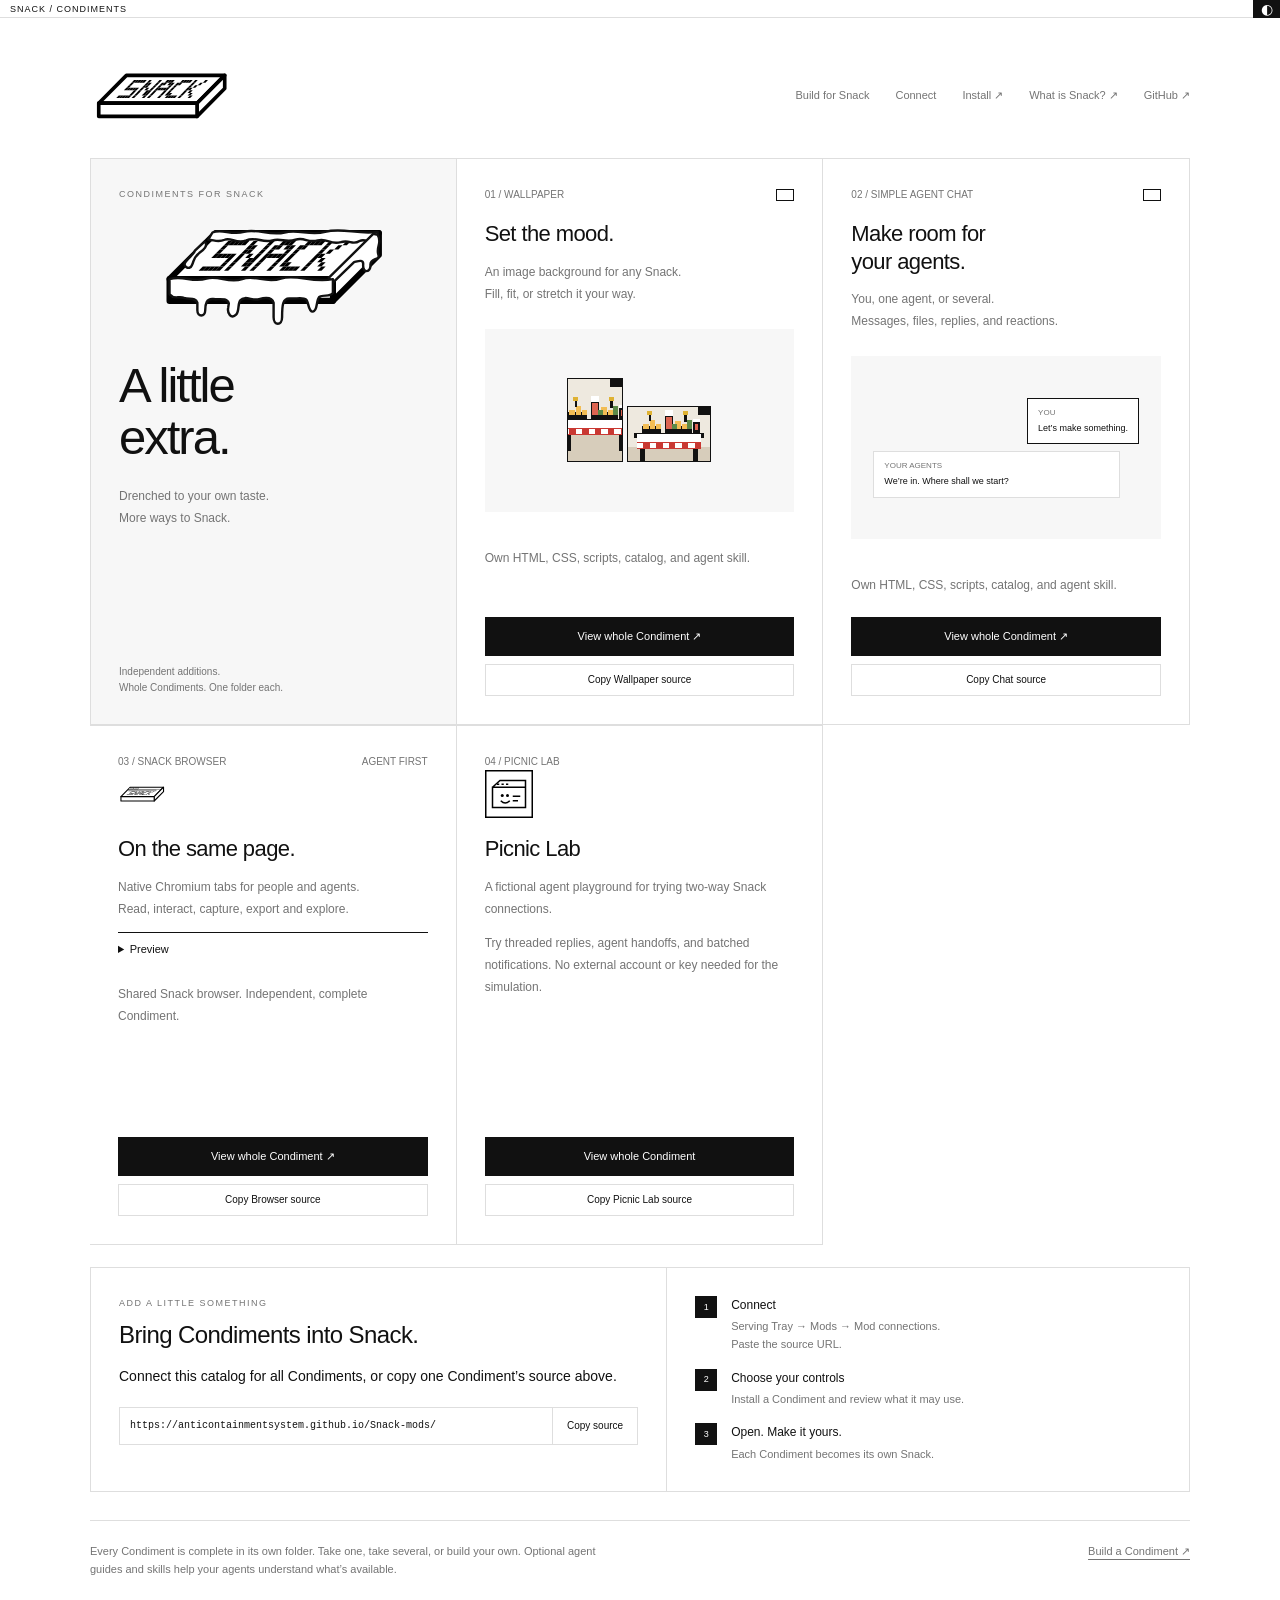
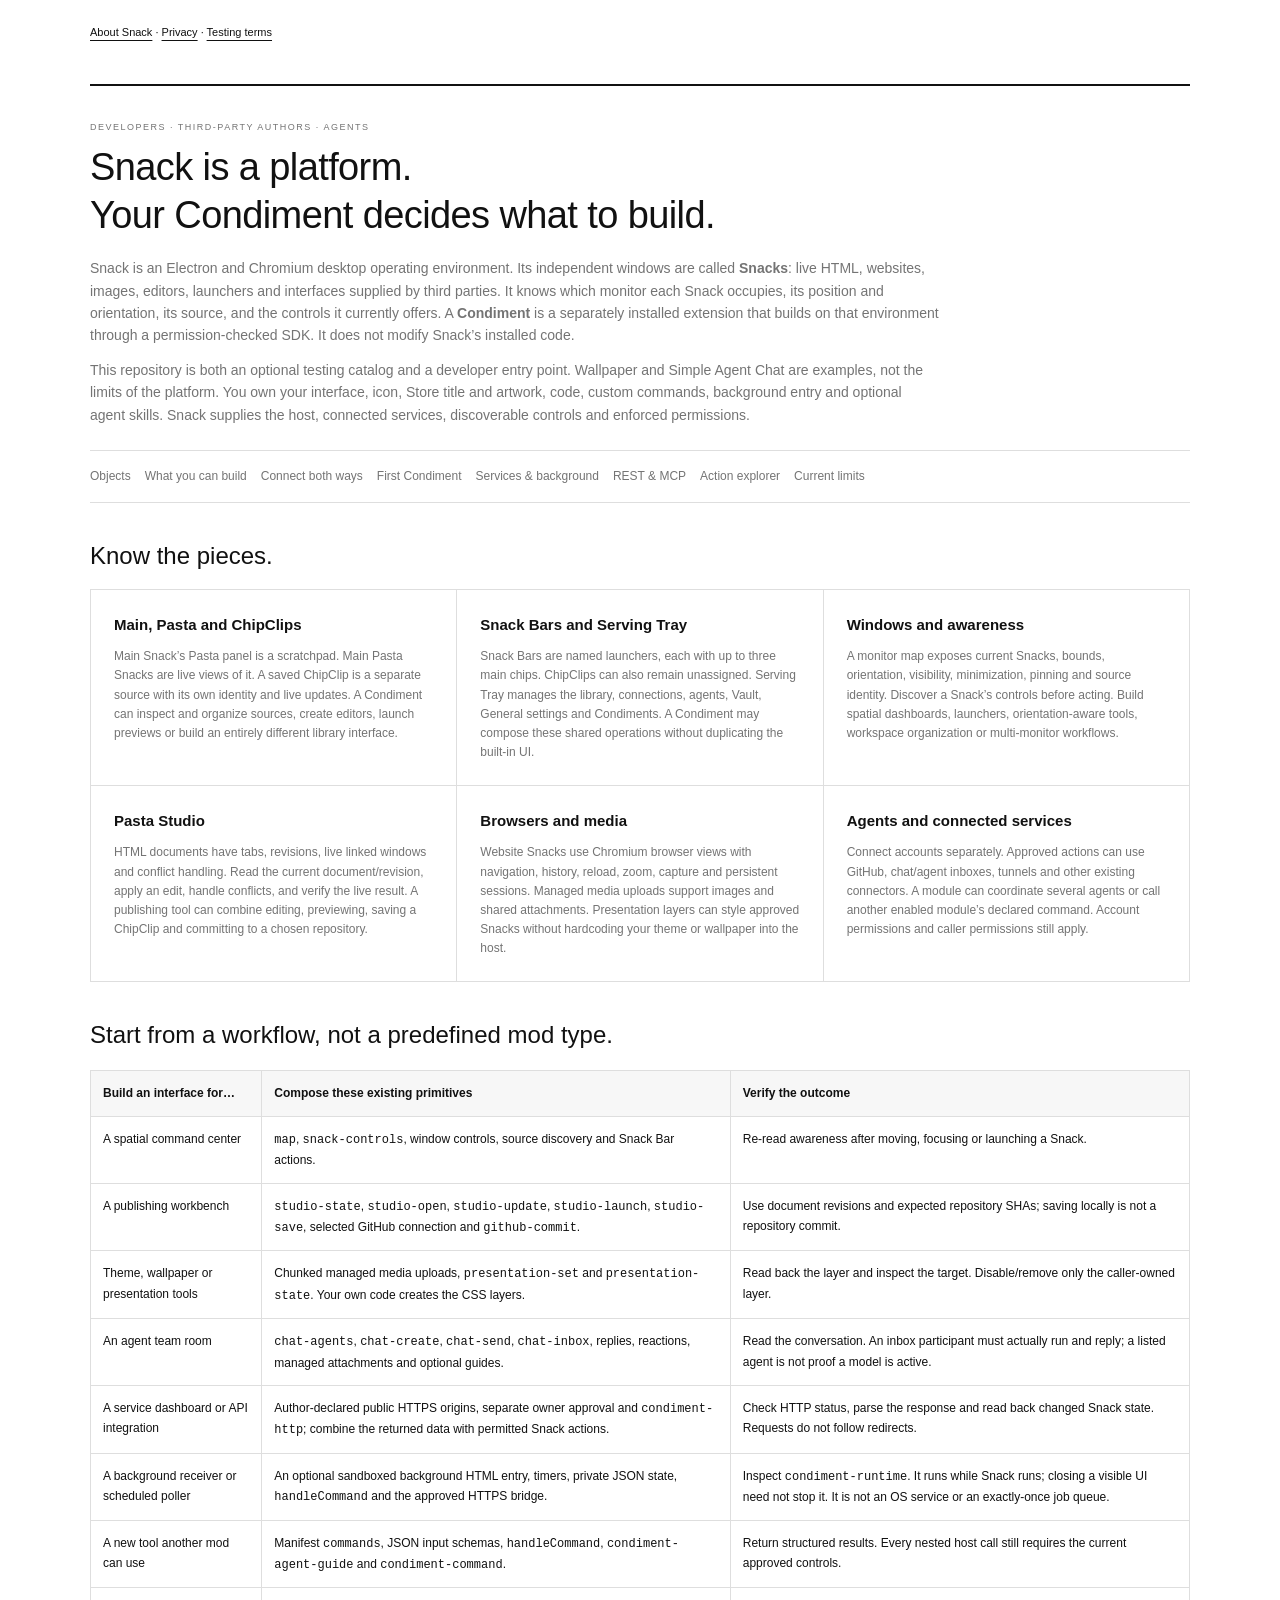
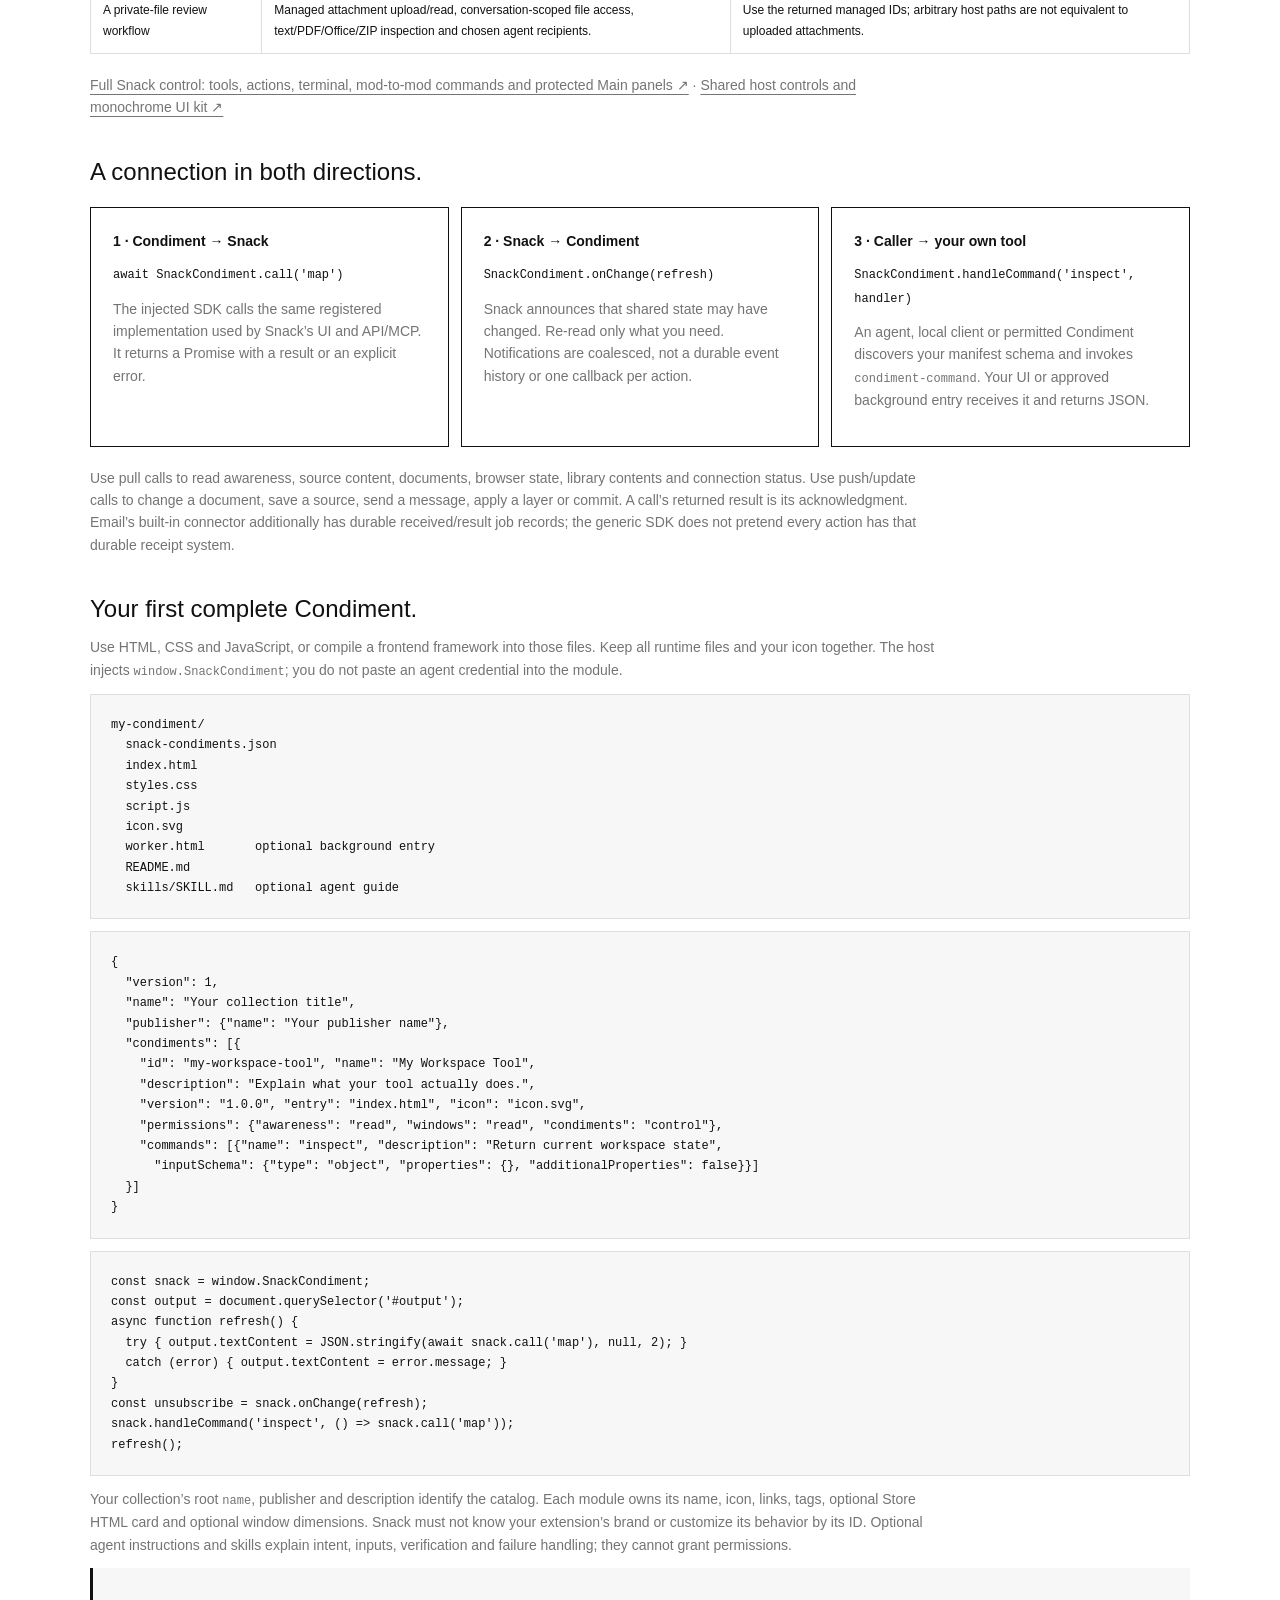
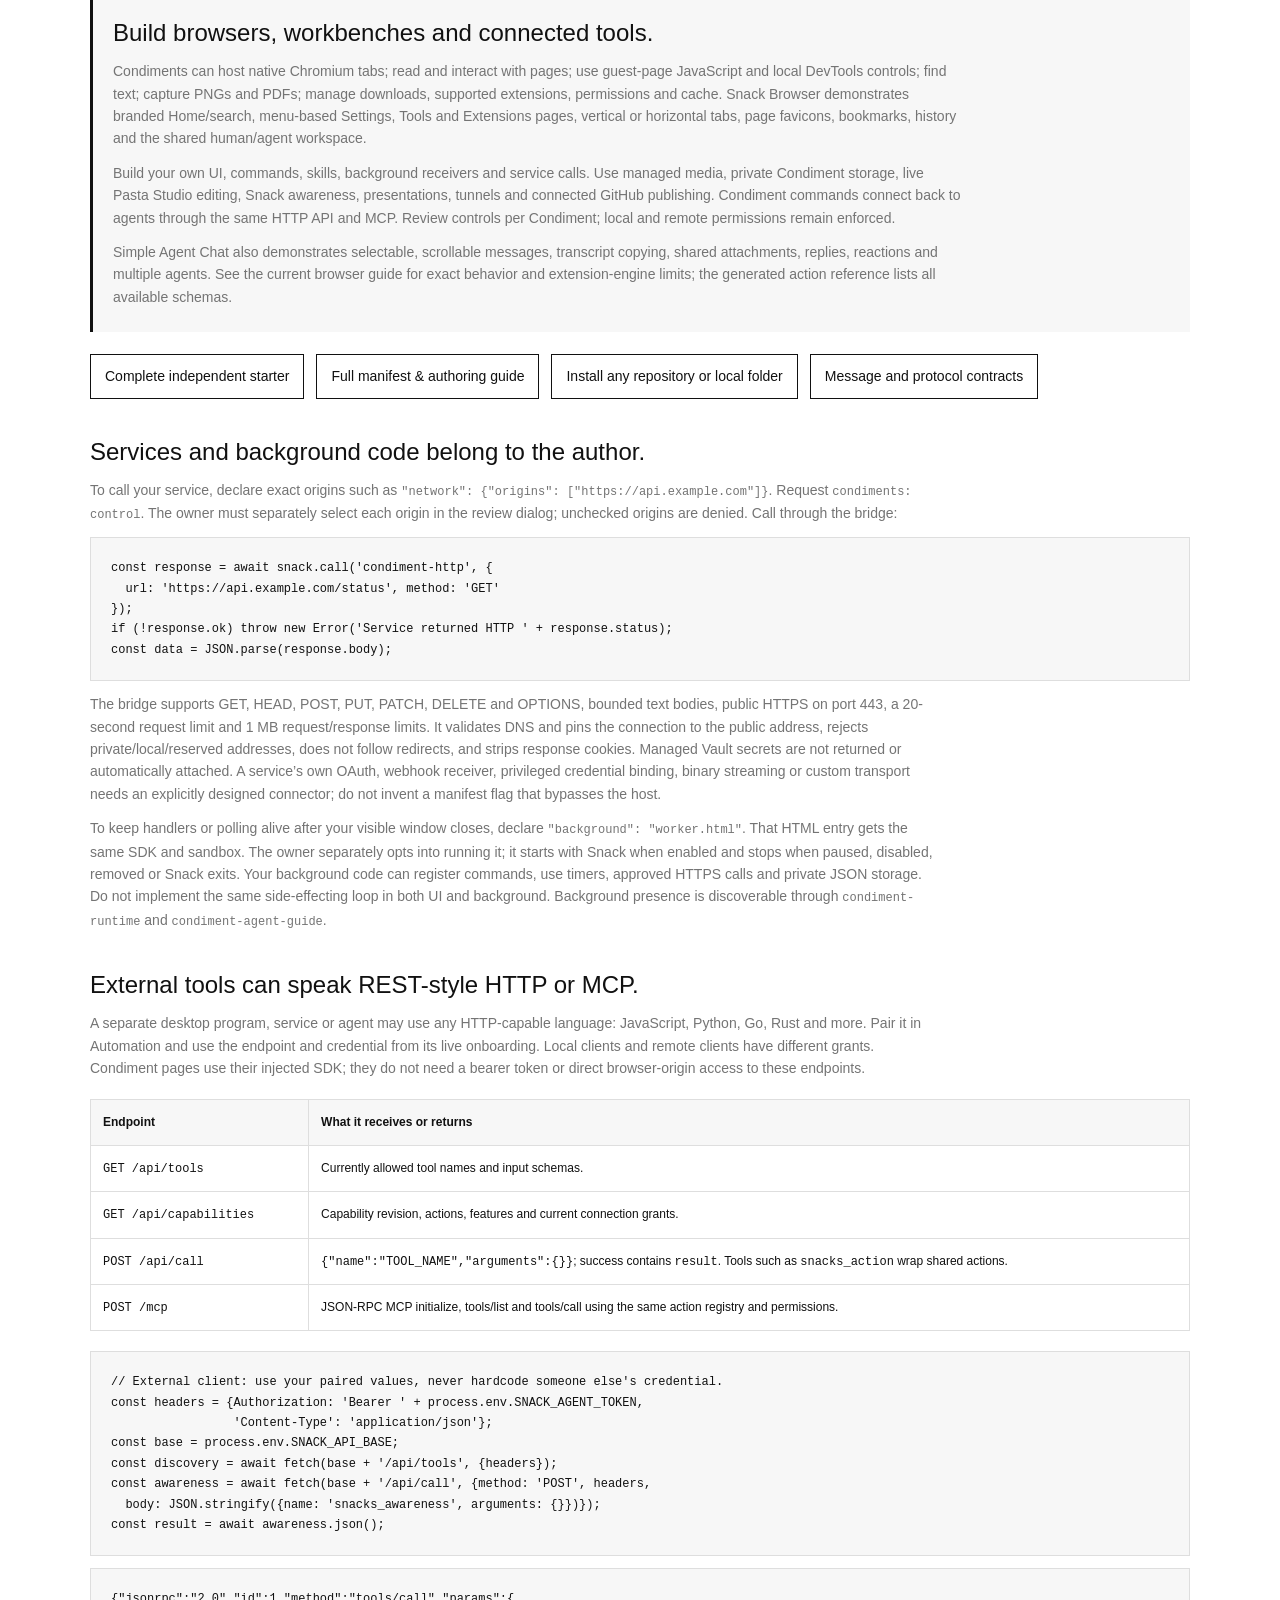
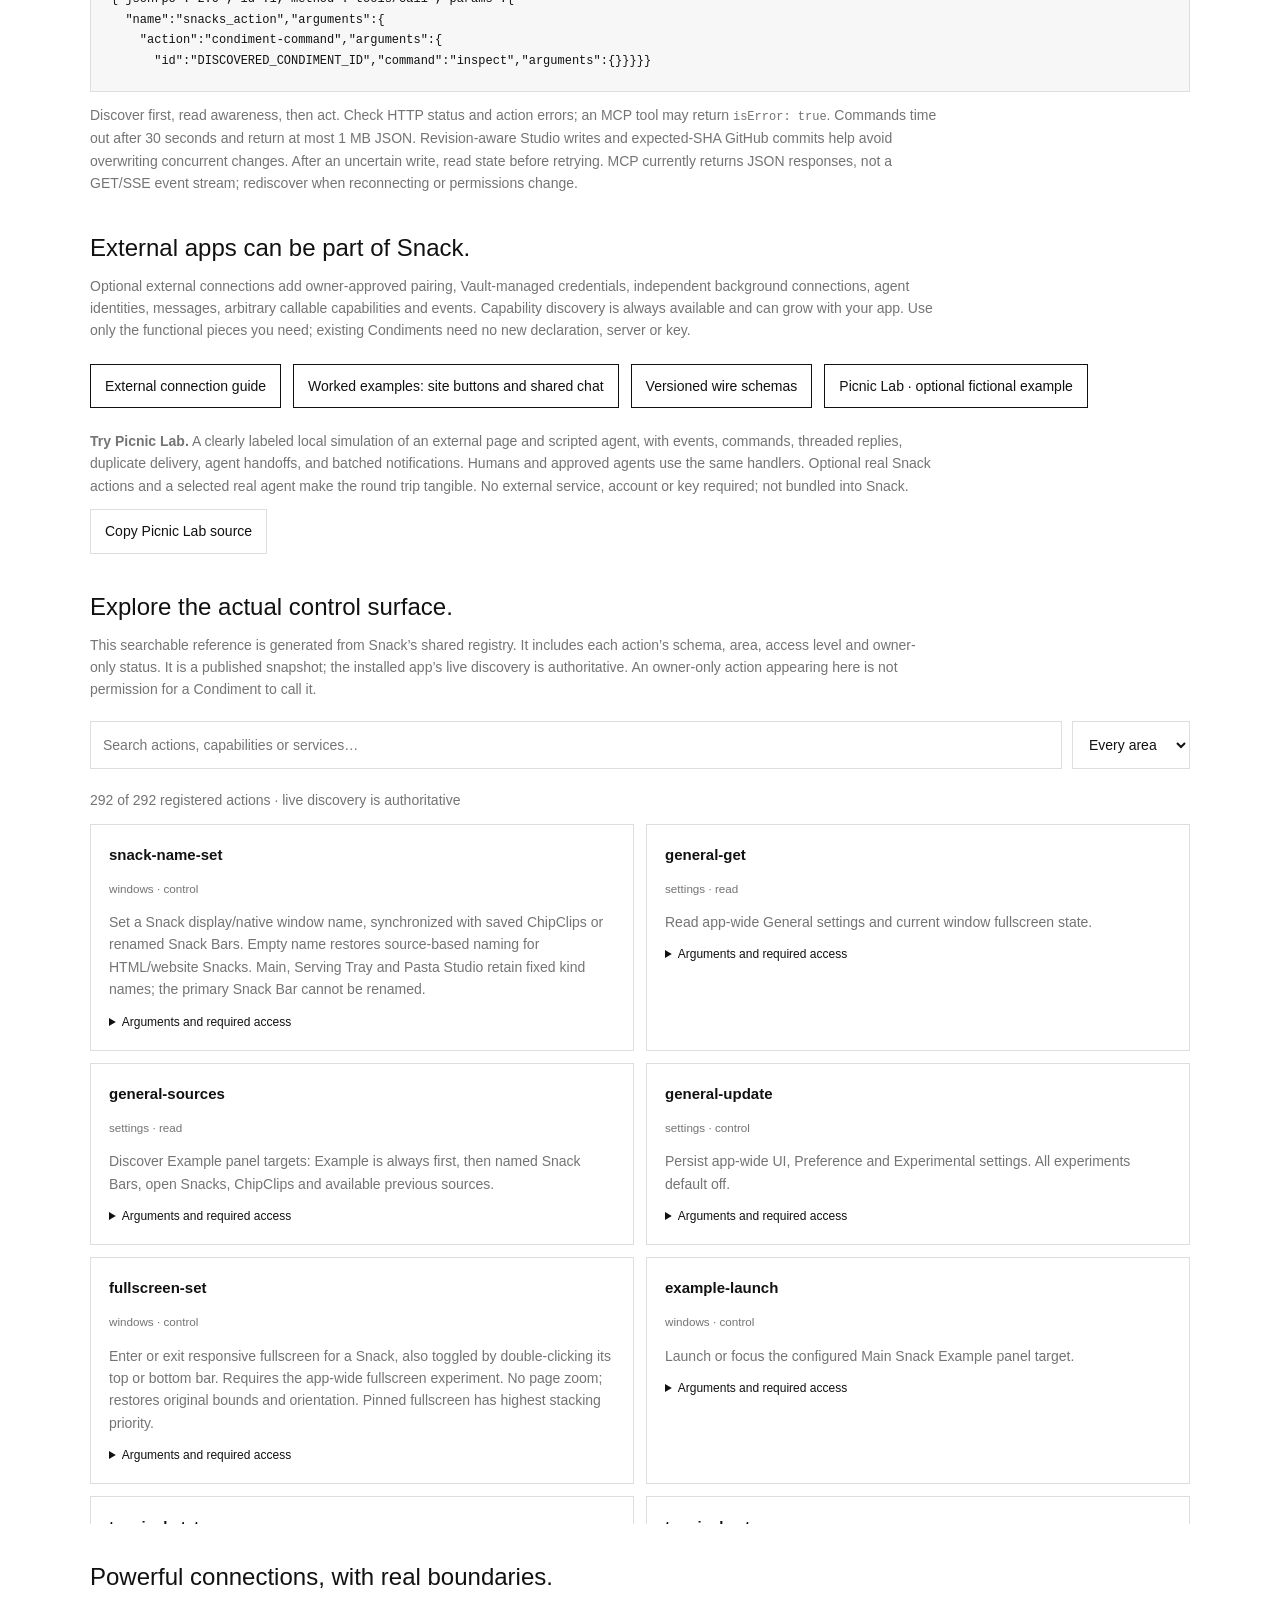
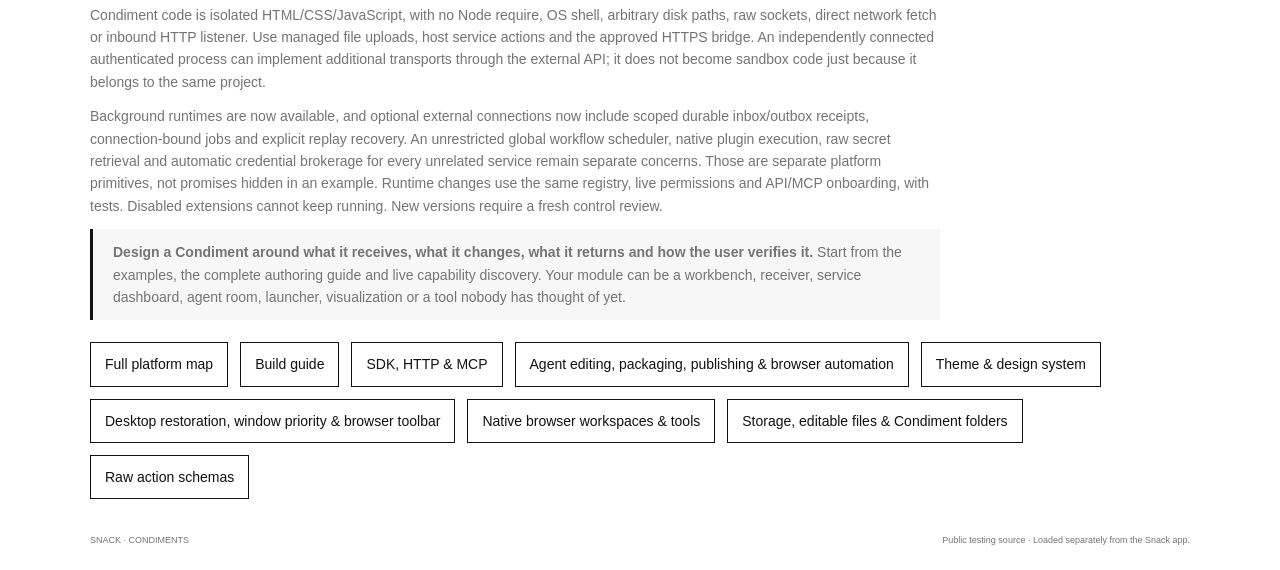
==== commit 222d9f35: "Add both taglines to the Condiments social card" ====
--- a/index.html
+++ b/index.html
@@ -2,16 +2,16 @@
 <html lang="en" data-theme="light"><head><link rel="icon" type="image/svg+xml" href="assets/snack-icon.svg"><meta charset="utf-8"><meta name="viewport" content="width=device-width,initial-scale=1"><meta name="description" content="Condiments for Snack. Independent additions for your workspace, including Wallpaper, Simple Agent Chat and Snack Browser."><meta property="og:type" content="website">
 <meta property="og:url" content="https://anticontainmentsystem.github.io/Snack-mods/">
 <meta property="og:title" content="Condiments · Snack">
-<meta property="og:description" content="Drenched to your own taste. Explore the Condiment catalog or build your own for Snack.">
-<meta property="og:image" content="https://anticontainmentsystem.github.io/Snack-mods/assets/snack-mods-social.png">
+<meta property="og:description" content="Drenched to your own taste. More ways to Snack. Explore the Condiment catalog or build your own.">
+<meta property="og:image" content="https://anticontainmentsystem.github.io/Snack-mods/assets/snack-mods-social-v2.png">
 <meta property="og:image:type" content="image/png">
 <meta property="og:image:width" content="1200">
 <meta property="og:image:height" content="630">
 <meta property="og:image:alt" content="Condiments for Snack. Drenched to your own taste, beside the monochrome Snack logo dripping with sauce.">
 <meta name="twitter:card" content="summary_large_image">
 <meta name="twitter:title" content="Condiments · Snack">
-<meta name="twitter:description" content="Drenched to your own taste. Explore the Condiment catalog or build your own for Snack.">
-<meta name="twitter:image" content="https://anticontainmentsystem.github.io/Snack-mods/assets/snack-mods-social.png">
+<meta name="twitter:description" content="Drenched to your own taste. More ways to Snack. Explore the Condiment catalog or build your own.">
+<meta name="twitter:image" content="https://anticontainmentsystem.github.io/Snack-mods/assets/snack-mods-social-v2.png">
 <meta name="twitter:image:alt" content="Condiments for Snack beside the monochrome Snack logo dripping with sauce.">
 <title>Condiments · Snack</title><style>
 *{box-sizing:border-box}html{--bg:#fff;--fg:#111;--soft:#f7f7f7;--line:#dedede;--muted:#747474;background:var(--bg);color:var(--fg);font:14px/1.6 'Segoe UI',Arial,sans-serif;color-scheme:light;scroll-behavior:smooth}html[data-theme=dark]{--bg:#080808;--fg:#f5f5f5;--soft:#121212;--line:#333;--muted:#a0a0a0;color-scheme:dark}body{margin:0}button,a{touch-action:manipulation}button{font:inherit;border:1px solid var(--line);background:var(--bg);color:var(--fg);border-radius:0;cursor:pointer;padding:10px 14px}button:hover,.button:hover{background:var(--fg);color:var(--bg);border-color:var(--fg)}a{color:inherit;text-underline-offset:4px}button:focus-visible,a:focus-visible{outline:2px solid var(--fg);outline-offset:4px}.top-bar{position:fixed;inset:0 0 auto;z-index:20;height:18px;border-bottom:1px solid var(--line);background:var(--bg);display:flex;align-items:center;justify-content:space-between;padding-left:10px}.top-bar span{font-size:9px;line-height:18px;letter-spacing:1px}.top-bar button{border:0;width:27px;height:18px;padding:0;background:var(--fg);color:var(--bg);font:14px/18px Arial}.top-bar button:hover{background:var(--bg);color:var(--fg)}main{max-width:1160px;margin:0 auto;padding:68px 30px 48px}.site-head{display:flex;align-items:center;justify-content:space-between;margin-bottom:35px;gap:20px}.wordmark{width:142px;height:55px;object-fit:contain;display:block}html[data-theme=dark] .wordmark{filter:invert(1)}nav{display:flex;align-items:center;gap:26px;font-size:11px}nav a{text-decoration:none;color:var(--muted)}nav a:hover{color:var(--fg)}.eyebrow{font-size:9px;letter-spacing:1.5px;color:var(--muted);text-transform:uppercase}.board{display:grid;grid-template-columns:repeat(3,minmax(0,1fr));gap:0}.tile{border:1px solid var(--line);padding:28px;min-width:0;display:flex;flex-direction:column;min-height:520px}.tile+.tile{border-left:0}.intro{background:var(--soft)}.intro .slab{width:100%;height:95px;margin:20px 0 24px;object-fit:contain;transform:rotate(-5deg)}html[data-theme=dark] .intro .slab{filter:invert(1)}h1{font-size:clamp(34px,4.2vw,49px);font-weight:500;letter-spacing:-2px;line-height:1.05;margin:0 0 22px}h2{font-size:22px;font-weight:500;line-height:1.25;letter-spacing:-.6px;margin:17px 0 13px}p{margin:0}.intro p,.tile>p{color:var(--muted);font-size:12px;line-height:1.85}.intro-foot{margin-top:auto;padding-top:34px;font-size:10px;color:var(--muted)}.tile-number{display:flex;align-items:center;justify-content:space-between;font-size:10px;color:var(--muted)}.tiny-shape{display:inline-block;width:18px;height:12px;border:1px solid var(--fg)}.preview{height:183px;display:grid;place-content:center;position:relative;overflow:hidden;background:var(--soft);margin:24px 0 23px}.wallpaper-preview{grid-template-columns:56px 84px;gap:4px;align-content:center;align-items:end;transform:none}.mini-snack{border:1px solid var(--fg);position:relative;overflow:hidden;background:var(--bg)}.mini-snack.portrait{width:56px;height:84px}.mini-snack.landscape{width:84px;height:56px}.mini-snack:before{content:'';position:absolute;inset:0;background:linear-gradient(150deg,transparent 45%,var(--line) 45% 63%,transparent 63%),linear-gradient(30deg,var(--bg) 38%,var(--fg) 38% 58%,var(--soft) 58%);opacity:.7}.mini-snack:after{content:'';position:absolute;top:0;right:0;width:12px;height:8px;background:var(--fg)}.chat-preview{padding:22px;display:flex;flex-direction:column;justify-content:center;gap:7px}.bubble{font-size:9px;border:1px solid var(--line);padding:8px 10px;background:var(--bg);max-width:93%;line-height:1.5}.bubble.you{margin-left:auto;border-color:var(--fg)}.bubble strong{font-size:8px;font-weight:500;color:var(--muted);display:block;margin-bottom:3px}.tile-actions{margin-top:auto;display:grid;gap:8px}.button{display:block;text-decoration:none;text-align:center;border:1px solid var(--fg);padding:10px 12px;font-size:11px;background:var(--fg);color:var(--bg)}.button:hover{background:var(--bg);color:var(--fg)}.copy-one{font-size:10px;padding:7px 10px}.whole-note{font-size:9px;color:var(--muted);margin:12px 0 20px}.connect{display:grid;grid-template-columns:1.1fr 1fr;border:1px solid var(--line);margin-top:22px}.connect-copy{padding:28px}.connect h2{margin:9px 0 15px;font-size:24px}.source{display:flex;gap:0;margin-top:20px}.source code{display:flex;align-items:center;min-width:0;flex:1;padding:10px;border:1px solid var(--line);font-size:10px;overflow:auto;white-space:nowrap}.source button{font-size:10px;border-left:0;flex-shrink:0}.steps{border-left:1px solid var(--line);padding:28px;display:grid;gap:15px}.step{display:grid;grid-template-columns:24px 1fr;gap:12px;align-items:start}.step>span{width:22px;height:22px;display:grid;place-content:center;background:var(--fg);color:var(--bg);font-size:9px}.step strong{display:block;font-size:12px;font-weight:500}.step p{font-size:11px;color:var(--muted);margin-top:3px}.afterword{display:flex;align-items:flex-start;justify-content:space-between;gap:25px;margin-top:28px;padding:22px 0;border-top:1px solid var(--line);font-size:11px;color:var(--muted)}.afterword p{max-width:520px}.afterword a{white-space:nowrap}.footer{display:flex;justify-content:space-between;padding-top:12px;gap:20px;font-size:9px;color:var(--muted)}#copy-status{min-height:18px;font-size:10px;color:var(--muted);padding-top:8px}.tile:hover .tiny-shape{background:var(--fg)}
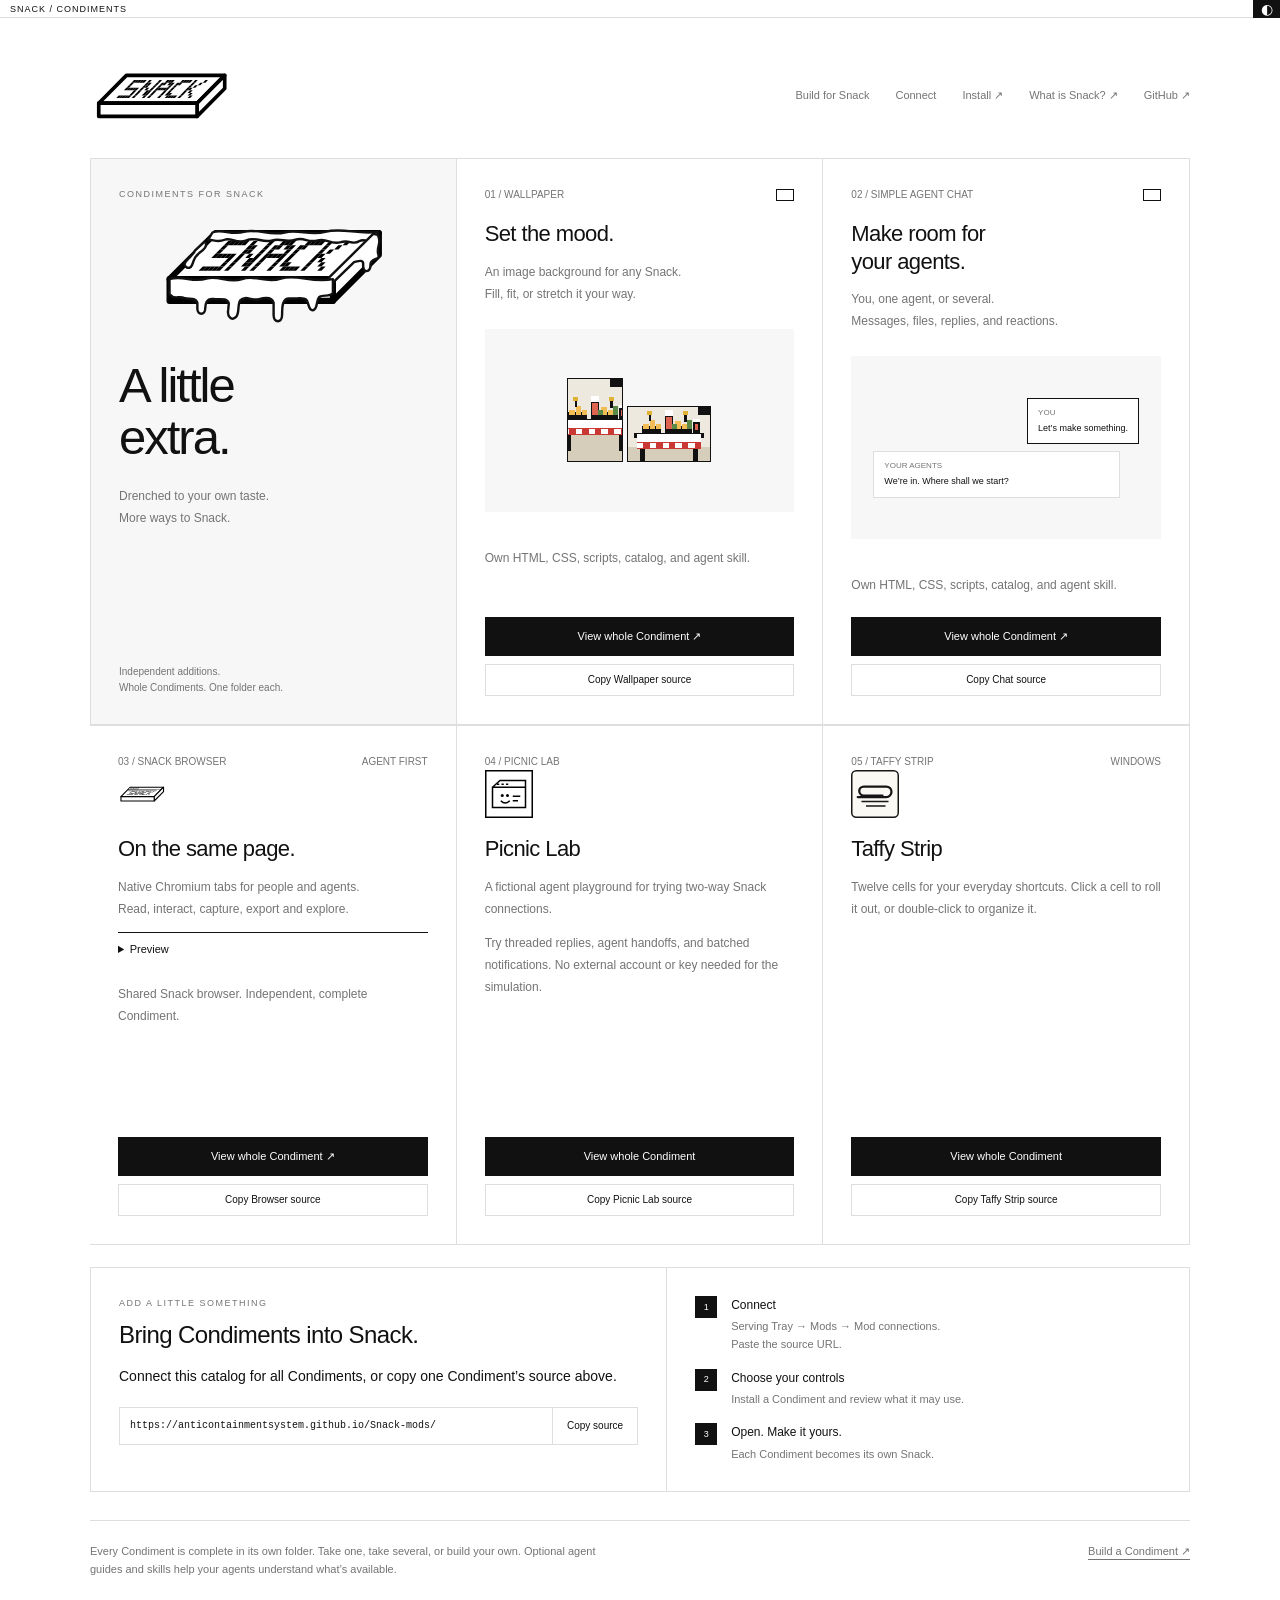
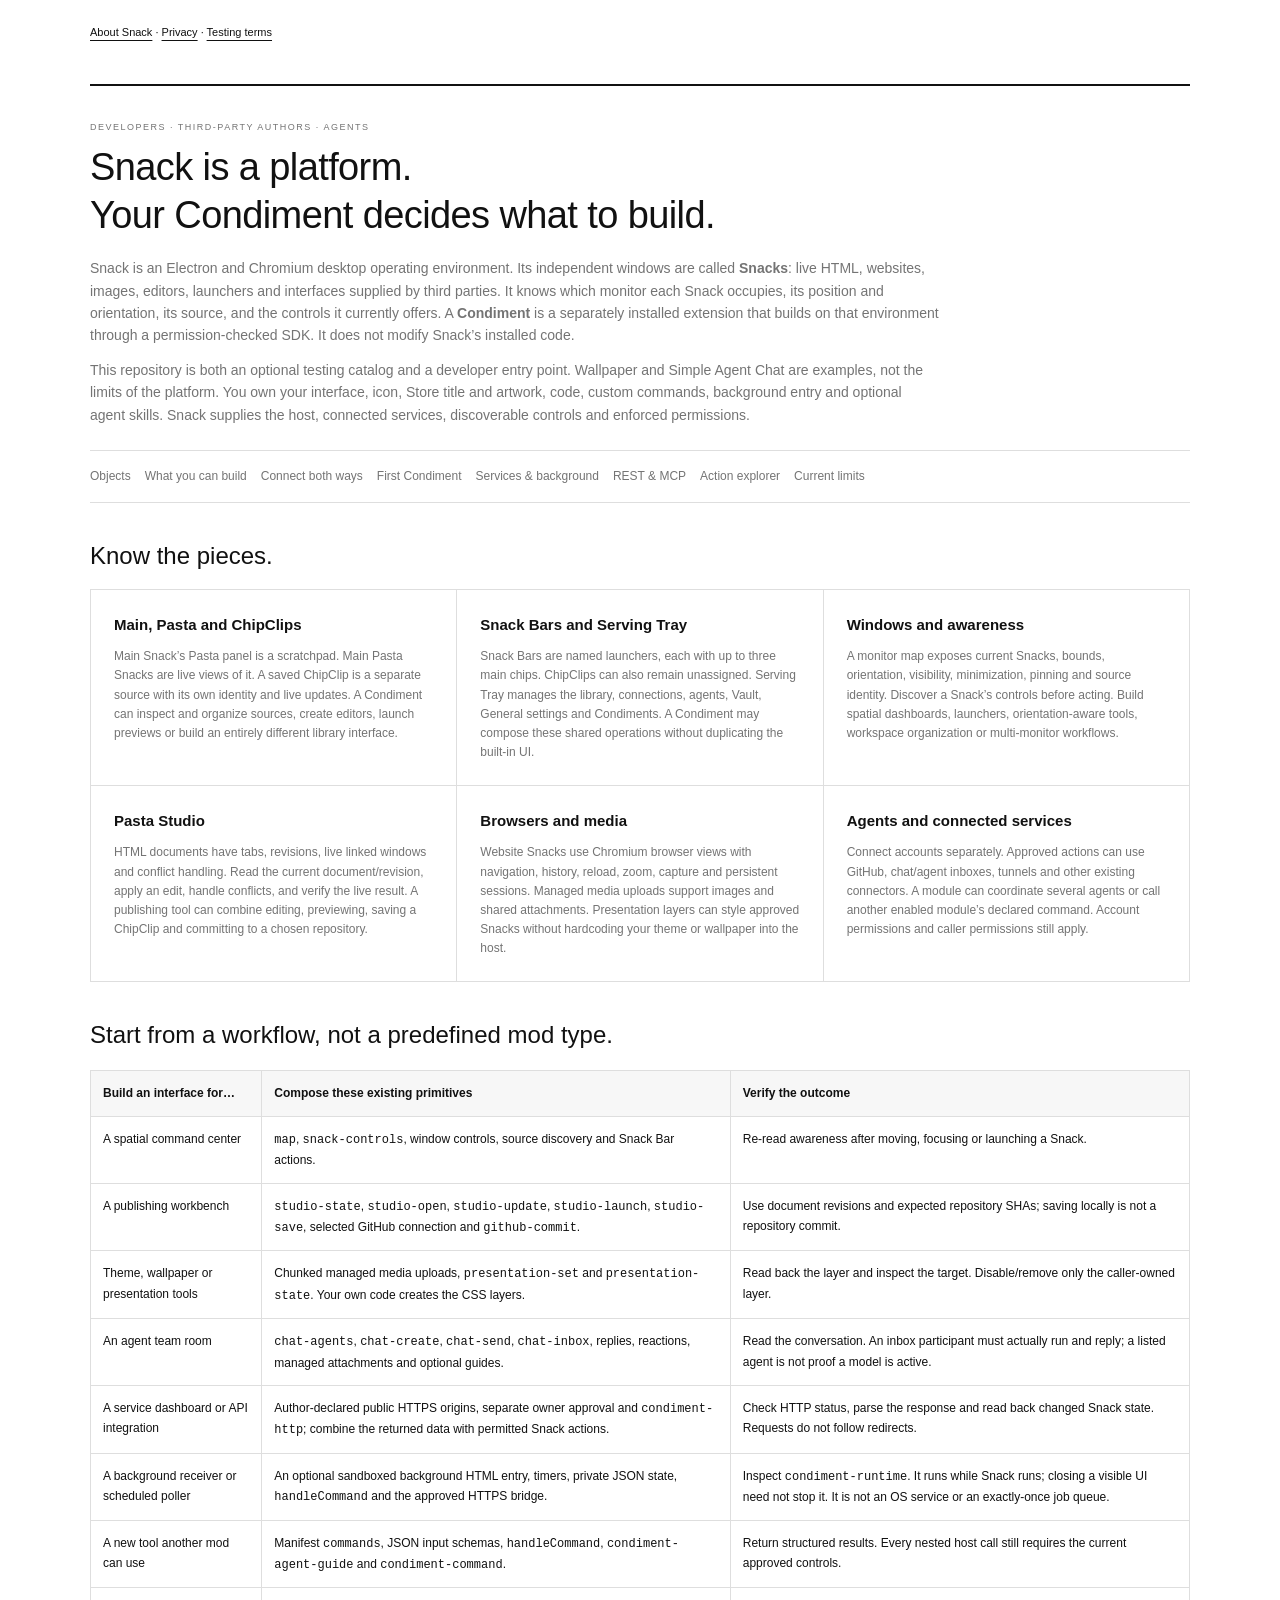
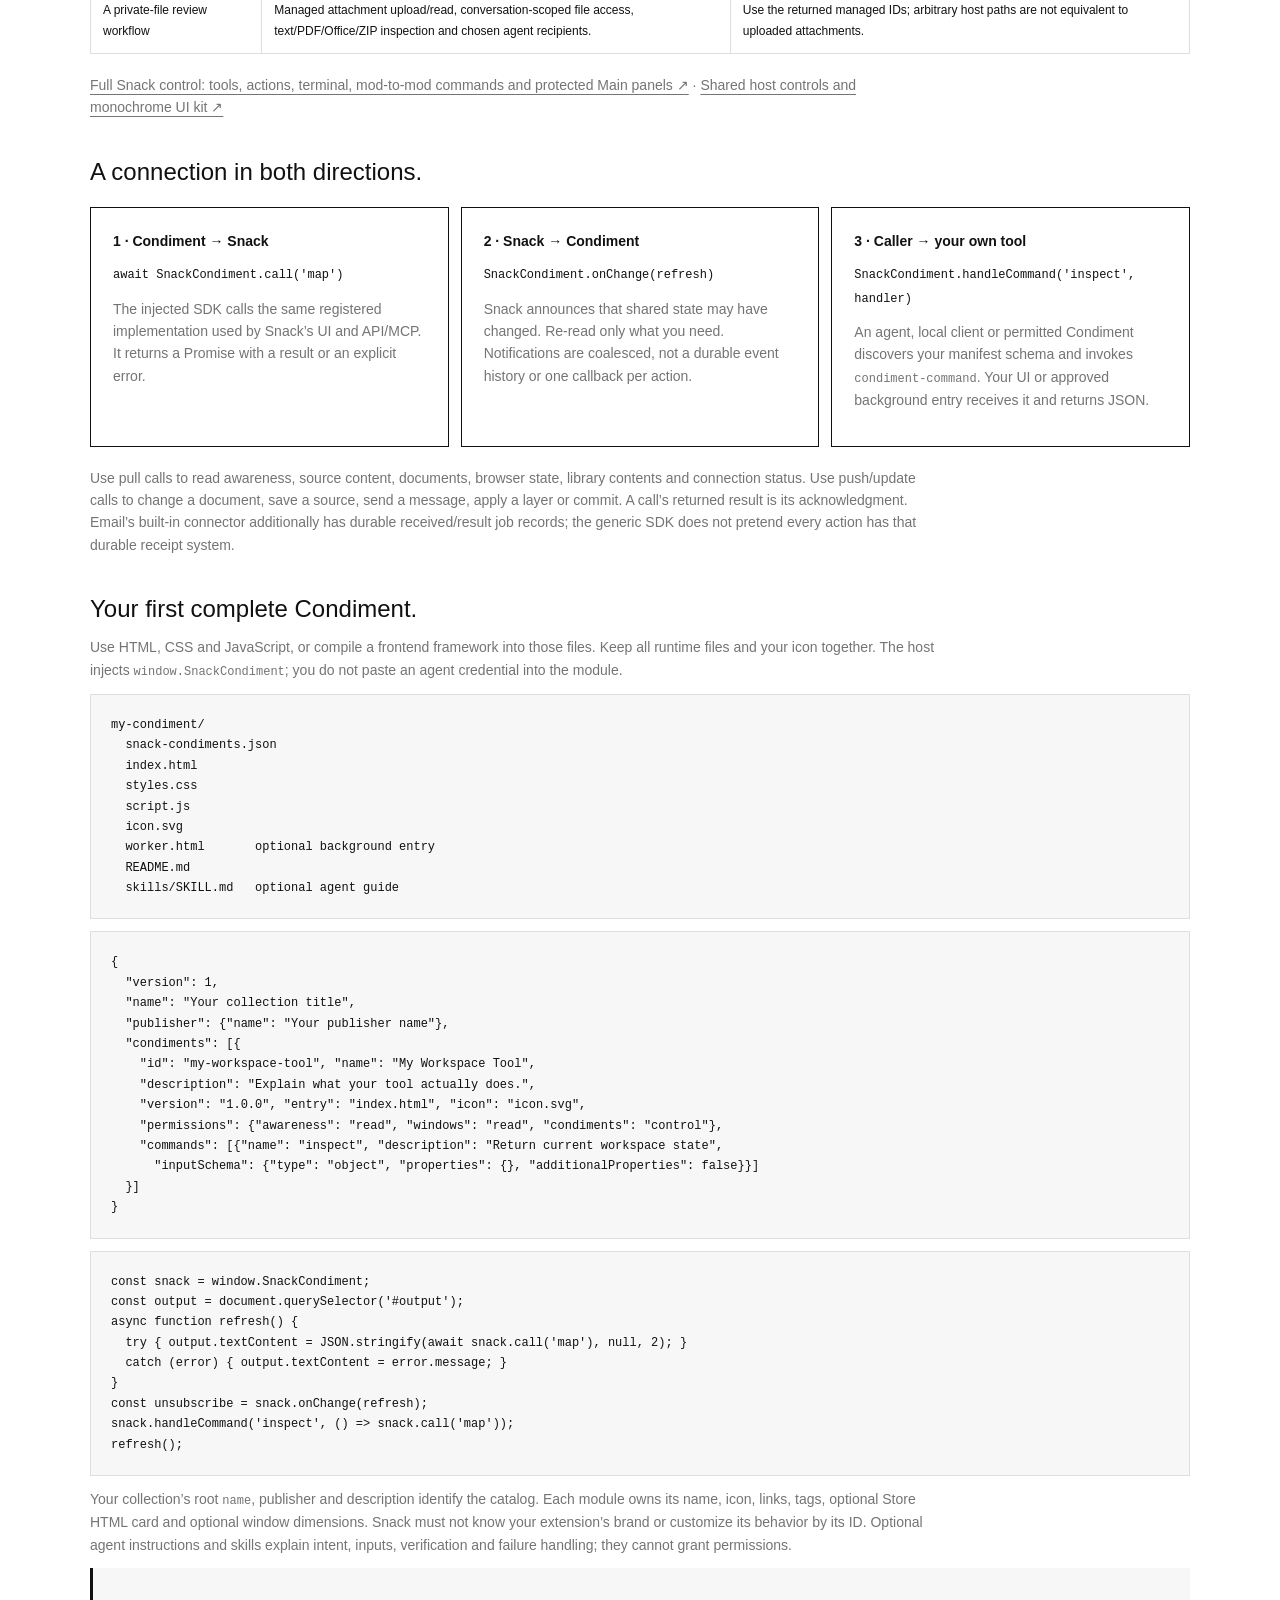
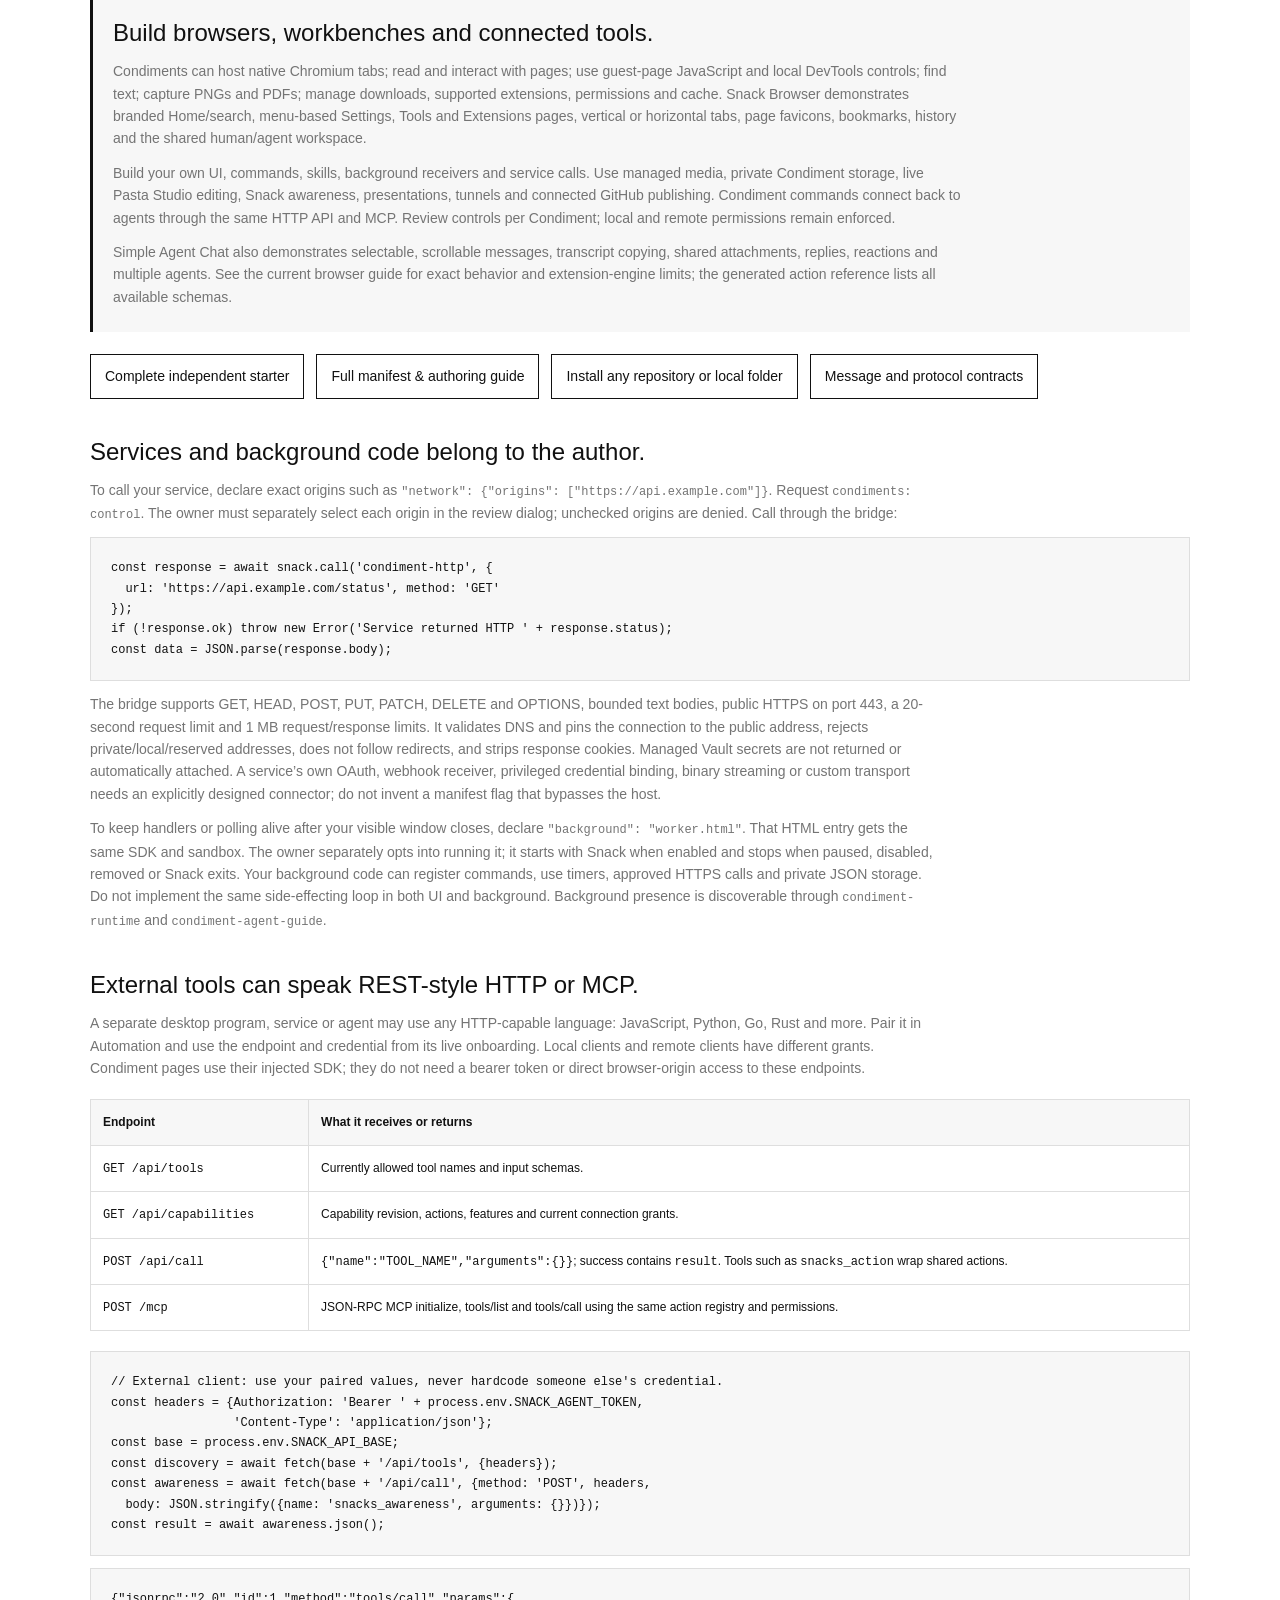
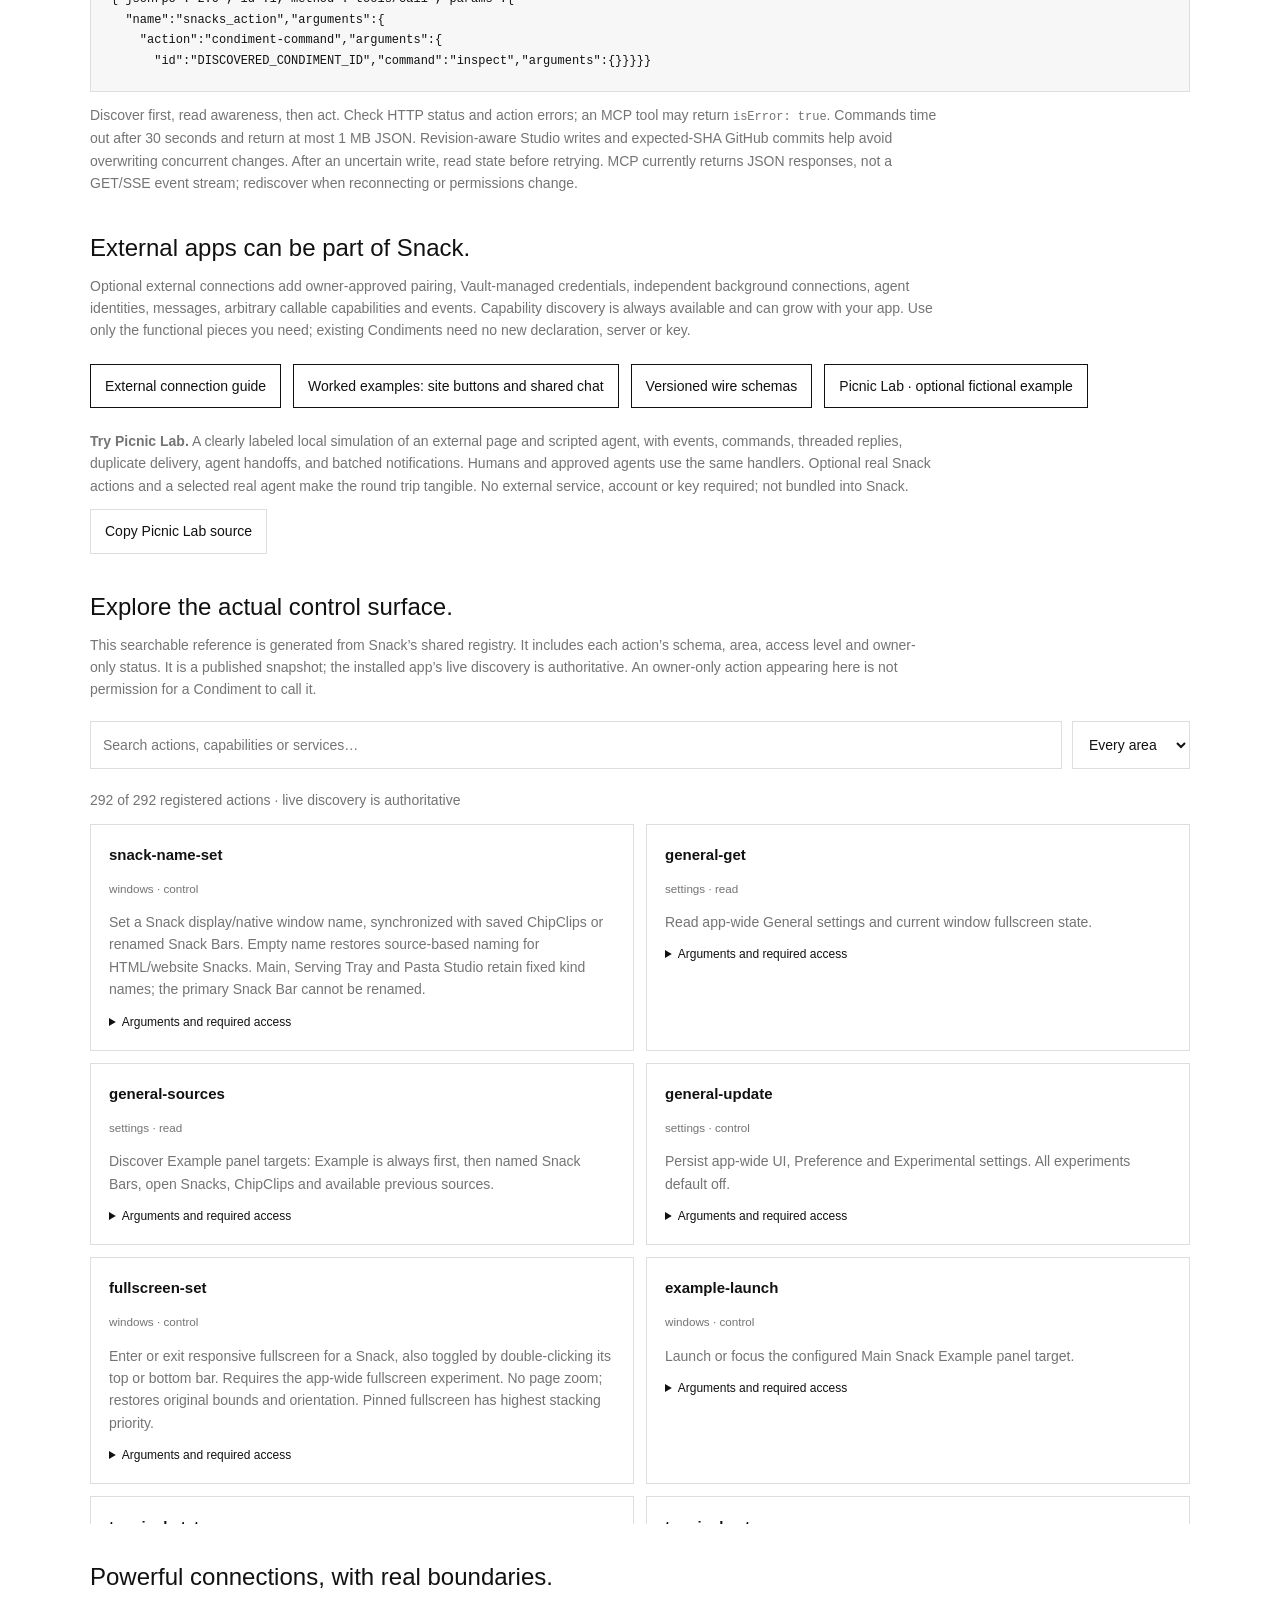
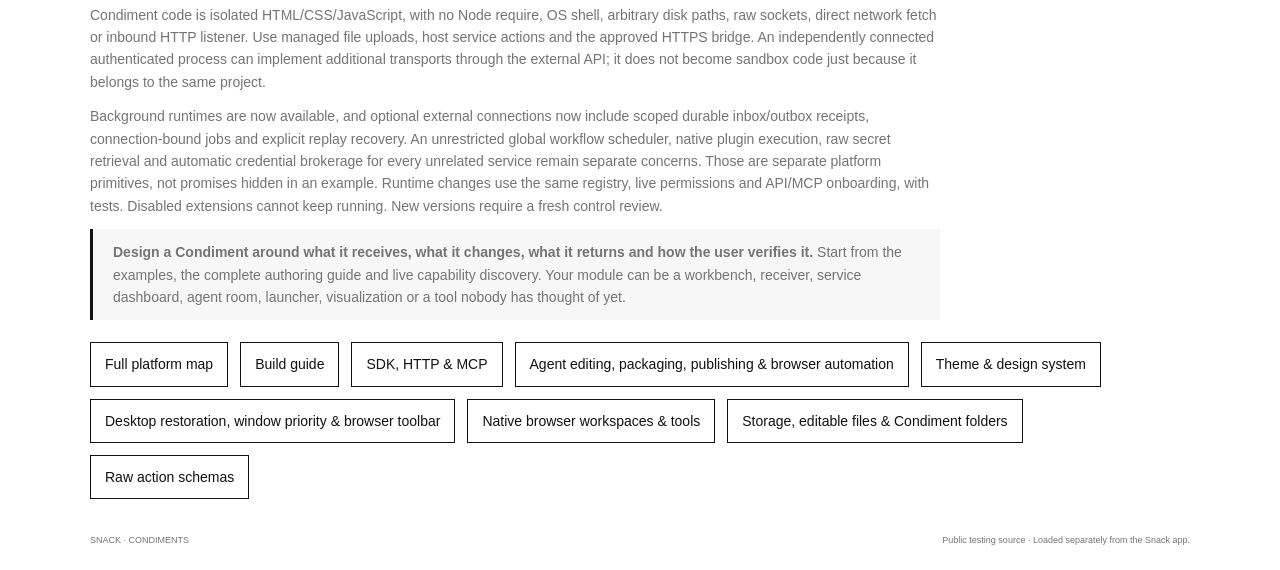
==== commit 310d3157: "Add Taffy Strip shortcut Condiment" ====
--- a/index.html
+++ b/index.html
@@ -21,7 +21,7 @@
 .developer-guide{margin-top:42px;border-top:2px solid var(--fg);padding-top:34px}.developer-guide>h2{font-size:38px;margin:10px 0 18px}.developer-guide p{max-width:850px;margin:12px 0;color:var(--muted)}.developer-guide h3{font-size:24px;font-weight:500;margin:38px 0 12px;line-height:1.25}.developer-guide h4{font-size:15px;font-weight:600;margin:0 0 10px}.dev-nav{display:flex;gap:14px;flex-wrap:wrap;padding:16px 0;border-block:1px solid var(--line);margin:24px 0}.dev-nav a{font-size:12px}.dev-cards{display:grid;grid-template-columns:repeat(3,minmax(0,1fr));gap:1px;background:var(--line);border:1px solid var(--line);margin:18px 0}.dev-cards article{background:var(--bg);padding:23px}.dev-cards p{font-size:12px;margin:0}.developer-guide table{border-collapse:collapse;width:100%;font-size:12px;line-height:1.7;margin:20px 0}.developer-guide td,.developer-guide th{text-align:left;border:1px solid var(--line);padding:12px;vertical-align:top}.developer-guide th{background:var(--soft);font-weight:600}.developer-guide pre{white-space:pre-wrap;overflow-wrap:anywhere;background:var(--soft);padding:20px;border:1px solid var(--line);font:12px/1.7 Consolas,monospace}.developer-guide code{font:12px/1.7 Consolas,monospace}.dev-flow{display:grid;grid-template-columns:repeat(3,minmax(0,1fr));gap:12px;margin:20px 0}.dev-flow>div{padding:22px;border:1px solid var(--fg)}.dev-flow strong{display:block;margin-bottom:10px}.dev-note{border-left:3px solid var(--fg);padding:12px 20px;background:var(--soft)}.action-filter{display:flex;gap:10px;margin:20px 0}.action-filter input,.action-filter select{background:var(--bg);color:var(--fg);border:1px solid var(--line);padding:12px;font:inherit;min-width:0}.action-filter input{flex:1}#action-list{display:grid;grid-template-columns:repeat(2,minmax(0,1fr));gap:12px;max-height:700px;overflow:auto}#action-list article{padding:18px;border:1px solid var(--line);min-width:0}#action-list h4{overflow-wrap:anywhere}#action-list small{color:var(--muted)}#action-list pre{max-height:280px;overflow:auto;margin-bottom:0}#action-list details{margin-top:10px;font-size:12px}.dev-links{display:flex;flex-wrap:wrap;gap:12px;margin:22px 0}.dev-links a{border:1px solid var(--fg);padding:10px 14px;text-decoration:none}.dev-links a:hover{background:var(--fg);color:var(--bg)}@media(max-width:750px){.dev-cards,.dev-flow{grid-template-columns:1fr}.developer-guide>h2{font-size:30px}#action-list{grid-template-columns:1fr}.action-filter{flex-direction:column}.developer-guide table{display:block;overflow:auto}.developer-guide pre{font-size:11px}}
 
 .mini-snack:before{background:url(assets/party-snack-table.svg) center/cover no-repeat;opacity:1}.intro .slab{height:115px;transform:rotate(0deg);transition:transform .35s ease}.intro:hover .slab{transform:rotate(-5deg) translateY(-3px)}@media(prefers-reduced-motion:reduce){.intro .slab{transition:none}}
-.browser-preview{margin:12px 0;border-top:1px solid currentColor;padding-top:8px}.browser-preview summary{cursor:pointer;font-size:11px}.browser-preview iframe{margin-top:8px}.browser-tile{min-height:0}</style></head><body><div class="top-bar"><span>SNACK / CONDIMENTS</span><button id="theme" title="Switch to dark mode" aria-label="Switch to dark mode" aria-pressed="false">◐</button></div><main><header class="site-head"><a href="./" aria-label="Snack Condiments home"><img class="wordmark" src="assets/snack.svg" alt="SNACK"></a><nav aria-label="Main navigation"><a href="#developers">Build for Snack</a><a href="#connect">Connect</a><a href="https://github.com/anticontainmentsystem/Snack-mods/blob/main/INSTALL.md">Install ↗</a><a href="https://github.com/anticontainmentsystem/Snack-mods/blob/main/PLATFORM.md">What is Snack? ↗</a><a href="https://github.com/anticontainmentsystem/Snack-mods">GitHub ↗</a></nav></header><section class="board" aria-label="Condiment Store"><article class="tile intro"><div class="eyebrow">CONDIMENTS FOR SNACK</div><img class="slab" src="assets/snack-condiments.svg" alt=""><h1>A little<br>extra.</h1><p>Drenched to your own taste.<br>More ways to Snack.</p><div class="intro-foot">Independent additions.<br>Whole Condiments. One folder each.</div></article><article class="tile"><div class="tile-number"><span>01 / WALLPAPER</span><span class="tiny-shape" aria-hidden="true"></span></div><h2>Set the mood.</h2><p>An image background for any Snack.<br>Fill, fit, or stretch it your way.</p><div class="preview wallpaper-preview" aria-label="Portrait and landscape wallpaper illustration"><div class="mini-snack portrait"></div><div class="mini-snack landscape"></div></div><p class="whole-note">Own HTML, CSS, scripts, catalog, and agent skill.</p><div class="tile-actions"><a class="button" href="https://github.com/anticontainmentsystem/Snack-mods/tree/main/wallpaper">View whole Condiment ↗</a><button class="copy-one" data-copy="https://github.com/anticontainmentsystem/Snack-mods/tree/main/wallpaper">Copy Wallpaper source</button></div></article><article class="tile"><div class="tile-number"><span>02 / SIMPLE AGENT CHAT</span><span class="tiny-shape" aria-hidden="true"></span></div><h2>Make room for<br>your agents.</h2><p>You, one agent, or several.<br>Messages, files, replies, and reactions.</p><div class="preview chat-preview" aria-label="Example conversation illustration"><div class="bubble you"><strong>YOU</strong>Let’s make something.</div><div class="bubble"><strong>YOUR AGENTS</strong>We’re in. Where shall we start?</div></div><p class="whole-note">Own HTML, CSS, scripts, catalog, and agent skill.</p><div class="tile-actions"><a class="button" href="https://github.com/anticontainmentsystem/Snack-mods/tree/main/simple-agent-chat">View whole Condiment ↗</a><button class="copy-one" data-copy="https://github.com/anticontainmentsystem/Snack-mods/tree/main/simple-agent-chat">Copy Chat source</button></div></article><article class="tile browser-tile"><div class="tile-number"><span>03 / SNACK BROWSER</span><span>AGENT FIRST</span></div><img src="snack-browser/icon.svg" alt="Snack Browser" width="48" height="48"><h2>On the same page.</h2><p>Native Chromium tabs for people and agents.<br>Read, interact, capture, export and explore.</p><details class="browser-preview"><summary>Preview</summary><iframe class="preview" src="snack-browser/store-card.html" title="Snack Browser preview" style="width:100%;height:230px;border:0;pointer-events:none" loading="lazy"></iframe></details><p class="whole-note">Shared Snack browser. Independent, complete Condiment.</p><div class="tile-actions"><a class="button" href="https://github.com/anticontainmentsystem/Snack-mods/tree/main/snack-browser">View whole Condiment ↗</a><button class="copy-one" data-copy="https://github.com/anticontainmentsystem/Snack-mods/tree/main/snack-browser">Copy Browser source</button></div></article><article class="tile" id="picnic-lab"><div class="tile-number"><span>04 / PICNIC LAB</span></div><img src="picnic-lab/icon.svg" alt="" width="48" height="48"><h2>Picnic Lab</h2><p>A fictional agent playground for trying two-way Snack connections.</p><p class="whole-note">Try threaded replies, agent handoffs, and batched notifications. No external account or key needed for the simulation.</p><div class="tile-actions"><a class="button" href="https://github.com/anticontainmentsystem/Snack-mods/tree/main/picnic-lab">View whole Condiment</a><button class="copy-one" data-copy="https://github.com/anticontainmentsystem/Snack-mods/tree/main/picnic-lab">Copy Picnic Lab source</button></div></article></section><section class="connect" id="connect"><div class="connect-copy"><div class="eyebrow">ADD A LITTLE SOMETHING</div><h2>Bring Condiments into Snack.</h2><p class="muted">Connect this catalog for all Condiments, or copy one Condiment’s source above.</p><div class="source"><code>https://anticontainmentsystem.github.io/Snack-mods/</code><button data-copy="https://anticontainmentsystem.github.io/Snack-mods/">Copy source</button></div><div id="copy-status" role="status" aria-live="polite"></div></div><div class="steps"><div class="step"><span>1</span><div><strong>Connect</strong><p>Serving Tray → Mods → Mod connections.<br>Paste the source URL.</p></div></div><div class="step"><span>2</span><div><strong>Choose your controls</strong><p>Install a Condiment and review what it may use.</p></div></div><div class="step"><span>3</span><div><strong>Open. Make it yours.</strong><p>Each Condiment becomes its own Snack.</p></div></div></div></section><section class="afterword"><p>Every Condiment is complete in its own folder. Take one, take several, or build your own. Optional agent guides and skills help your agents understand what’s available.</p><a href="https://github.com/anticontainmentsystem/Snack-mods/blob/main/BUILDING.md">Build a Condiment ↗</a></section><p style="margin-top:24px;font-size:11px"><a href="snack.html">About Snack</a> · <a href="privacy.html">Privacy</a> · <a href="terms.html">Testing terms</a></p>
+.browser-preview{margin:12px 0;border-top:1px solid currentColor;padding-top:8px}.browser-preview summary{cursor:pointer;font-size:11px}.browser-preview iframe{margin-top:8px}.browser-tile{min-height:0}</style></head><body><div class="top-bar"><span>SNACK / CONDIMENTS</span><button id="theme" title="Switch to dark mode" aria-label="Switch to dark mode" aria-pressed="false">◐</button></div><main><header class="site-head"><a href="./" aria-label="Snack Condiments home"><img class="wordmark" src="assets/snack.svg" alt="SNACK"></a><nav aria-label="Main navigation"><a href="#developers">Build for Snack</a><a href="#connect">Connect</a><a href="https://github.com/anticontainmentsystem/Snack-mods/blob/main/INSTALL.md">Install ↗</a><a href="https://github.com/anticontainmentsystem/Snack-mods/blob/main/PLATFORM.md">What is Snack? ↗</a><a href="https://github.com/anticontainmentsystem/Snack-mods">GitHub ↗</a></nav></header><section class="board" aria-label="Condiment Store"><article class="tile intro"><div class="eyebrow">CONDIMENTS FOR SNACK</div><img class="slab" src="assets/snack-condiments.svg" alt=""><h1>A little<br>extra.</h1><p>Drenched to your own taste.<br>More ways to Snack.</p><div class="intro-foot">Independent additions.<br>Whole Condiments. One folder each.</div></article><article class="tile"><div class="tile-number"><span>01 / WALLPAPER</span><span class="tiny-shape" aria-hidden="true"></span></div><h2>Set the mood.</h2><p>An image background for any Snack.<br>Fill, fit, or stretch it your way.</p><div class="preview wallpaper-preview" aria-label="Portrait and landscape wallpaper illustration"><div class="mini-snack portrait"></div><div class="mini-snack landscape"></div></div><p class="whole-note">Own HTML, CSS, scripts, catalog, and agent skill.</p><div class="tile-actions"><a class="button" href="https://github.com/anticontainmentsystem/Snack-mods/tree/main/wallpaper">View whole Condiment ↗</a><button class="copy-one" data-copy="https://github.com/anticontainmentsystem/Snack-mods/tree/main/wallpaper">Copy Wallpaper source</button></div></article><article class="tile"><div class="tile-number"><span>02 / SIMPLE AGENT CHAT</span><span class="tiny-shape" aria-hidden="true"></span></div><h2>Make room for<br>your agents.</h2><p>You, one agent, or several.<br>Messages, files, replies, and reactions.</p><div class="preview chat-preview" aria-label="Example conversation illustration"><div class="bubble you"><strong>YOU</strong>Let’s make something.</div><div class="bubble"><strong>YOUR AGENTS</strong>We’re in. Where shall we start?</div></div><p class="whole-note">Own HTML, CSS, scripts, catalog, and agent skill.</p><div class="tile-actions"><a class="button" href="https://github.com/anticontainmentsystem/Snack-mods/tree/main/simple-agent-chat">View whole Condiment ↗</a><button class="copy-one" data-copy="https://github.com/anticontainmentsystem/Snack-mods/tree/main/simple-agent-chat">Copy Chat source</button></div></article><article class="tile browser-tile"><div class="tile-number"><span>03 / SNACK BROWSER</span><span>AGENT FIRST</span></div><img src="snack-browser/icon.svg" alt="Snack Browser" width="48" height="48"><h2>On the same page.</h2><p>Native Chromium tabs for people and agents.<br>Read, interact, capture, export and explore.</p><details class="browser-preview"><summary>Preview</summary><iframe class="preview" src="snack-browser/store-card.html" title="Snack Browser preview" style="width:100%;height:230px;border:0;pointer-events:none" loading="lazy"></iframe></details><p class="whole-note">Shared Snack browser. Independent, complete Condiment.</p><div class="tile-actions"><a class="button" href="https://github.com/anticontainmentsystem/Snack-mods/tree/main/snack-browser">View whole Condiment ↗</a><button class="copy-one" data-copy="https://github.com/anticontainmentsystem/Snack-mods/tree/main/snack-browser">Copy Browser source</button></div></article><article class="tile" id="picnic-lab"><div class="tile-number"><span>04 / PICNIC LAB</span></div><img src="picnic-lab/icon.svg" alt="" width="48" height="48"><h2>Picnic Lab</h2><p>A fictional agent playground for trying two-way Snack connections.</p><p class="whole-note">Try threaded replies, agent handoffs, and batched notifications. No external account or key needed for the simulation.</p><div class="tile-actions"><a class="button" href="https://github.com/anticontainmentsystem/Snack-mods/tree/main/picnic-lab">View whole Condiment</a><button class="copy-one" data-copy="https://github.com/anticontainmentsystem/Snack-mods/tree/main/picnic-lab">Copy Picnic Lab source</button></div></article><article class="tile" id="taffy-strip"><div class="tile-number"><span>05 / TAFFY STRIP</span><span>WINDOWS</span></div><img src="taffy-strip/icon.svg" alt="" width="48" height="48"><h2>Taffy Strip</h2><p>Twelve cells for your everyday shortcuts. Click a cell to roll it out, or double-click to organize it.</p><div class="tile-actions"><a class="button" href="https://github.com/anticontainmentsystem/Snack-mods/tree/main/taffy-strip">View whole Condiment</a><button class="copy-one" data-copy="https://github.com/anticontainmentsystem/Snack-mods/tree/main/taffy-strip">Copy Taffy Strip source</button></div></article></section><section class="connect" id="connect"><div class="connect-copy"><div class="eyebrow">ADD A LITTLE SOMETHING</div><h2>Bring Condiments into Snack.</h2><p class="muted">Connect this catalog for all Condiments, or copy one Condiment’s source above.</p><div class="source"><code>https://anticontainmentsystem.github.io/Snack-mods/</code><button data-copy="https://anticontainmentsystem.github.io/Snack-mods/">Copy source</button></div><div id="copy-status" role="status" aria-live="polite"></div></div><div class="steps"><div class="step"><span>1</span><div><strong>Connect</strong><p>Serving Tray → Mods → Mod connections.<br>Paste the source URL.</p></div></div><div class="step"><span>2</span><div><strong>Choose your controls</strong><p>Install a Condiment and review what it may use.</p></div></div><div class="step"><span>3</span><div><strong>Open. Make it yours.</strong><p>Each Condiment becomes its own Snack.</p></div></div></div></section><section class="afterword"><p>Every Condiment is complete in its own folder. Take one, take several, or build your own. Optional agent guides and skills help your agents understand what’s available.</p><a href="https://github.com/anticontainmentsystem/Snack-mods/blob/main/BUILDING.md">Build a Condiment ↗</a></section><p style="margin-top:24px;font-size:11px"><a href="snack.html">About Snack</a> · <a href="privacy.html">Privacy</a> · <a href="terms.html">Testing terms</a></p>
 <section id="developers" class="developer-guide" aria-label="Build for the Snack platform">
 <div class="eyebrow">DEVELOPERS · THIRD-PARTY AUTHORS · AGENTS</div><h2>Snack is a platform.<br>Your Condiment decides what to build.</h2>
 <p>Snack is an Electron and Chromium desktop operating environment. Its independent windows are called <strong>Snacks</strong>: live HTML, websites, images, editors, launchers and interfaces supplied by third parties. It knows which monitor each Snack occupies, its position and orientation, its source, and the controls it currently offers. A <strong>Condiment</strong> is a separately installed extension that builds on that environment through a permission-checked SDK. It does not modify Snack’s installed code.</p>
